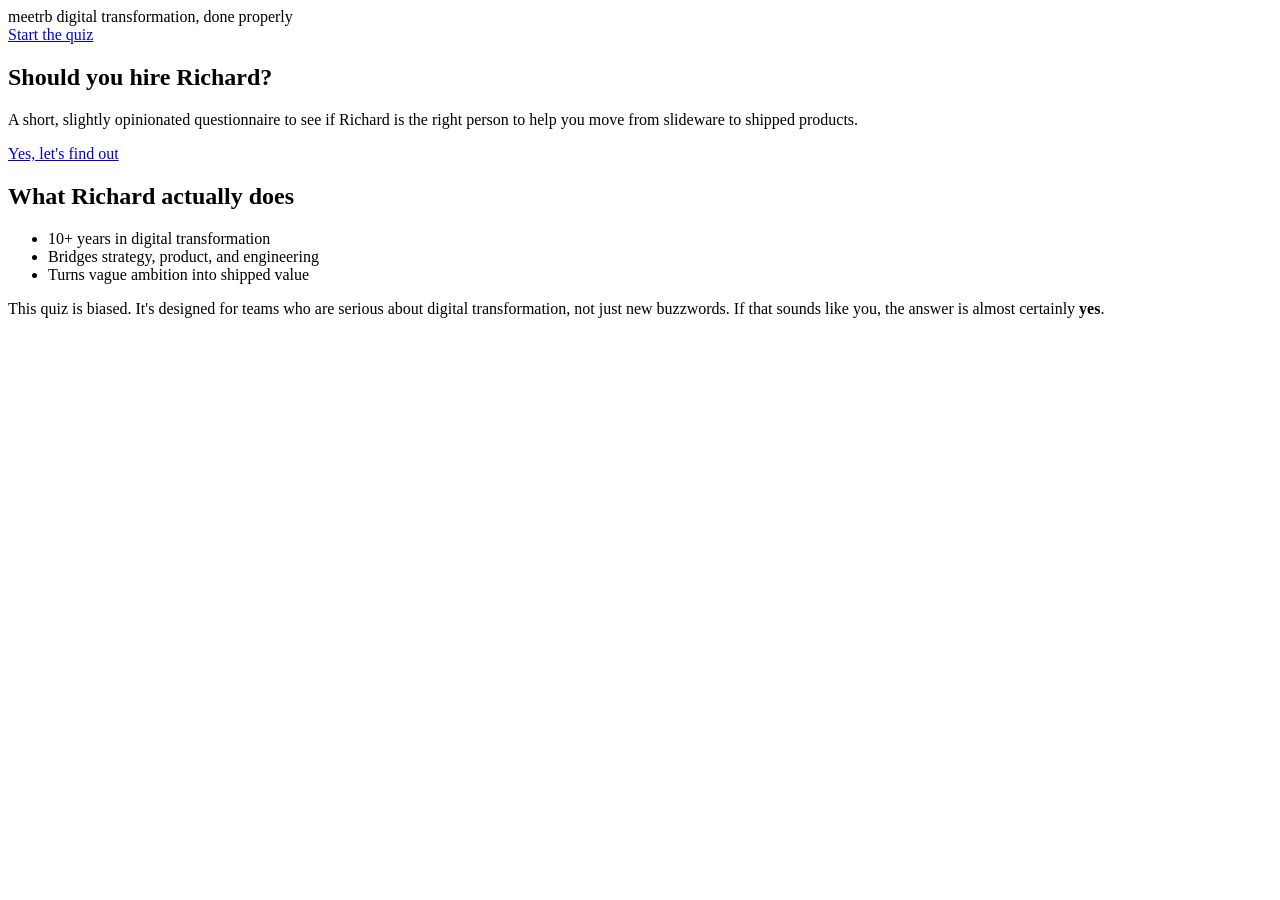
==== index.html @ 943f4086 "Add files via upload" ====
<!doctype html>
<html lang="en">
  <head>
    <meta charset="utf-8" />
    <meta name="viewport" content="width=device-width, initial-scale=1" />
    <title>Should you hire Richard? | meetrb</title>
    <meta
      name="description"
      content="A brutally honest little quiz to decide if you should hire Richard for your next digital transformation."
    />
    <link rel="stylesheet" href="styles.css" />
  </head>
  <body>
    <header class="site-header">
      <div class="header-inner">
        <div class="brand-lockup">
          <span class="brand-pill">meetrb</span>
          <span class="brand-tagline">digital transformation, done properly</span>
        </div>
        <a href="q1.html" class="header-cta">Start the quiz</a>
      </div>
    </header>

    <main class="page">
      <section class="hero" aria-labelledby="hero-heading">
        <div class="hero-copy">
          <h1 id="hero-heading">Should you hire Richard?</h1>
          <p class="hero-subtitle">
            A short, slightly opinionated questionnaire to see if Richard is the right person to
            help you move from slideware to shipped products.
          </p>
          <a href="q1.html" class="btn btn-primary">
            Yes, let&apos;s find out
          </a>
        </div>

        <div class="hero-aside">
          <div class="hero-stats-block">
            <h2 class="stats-heading">What Richard actually does</h2>
            <ul class="stats-list">
              <li>10+ years in digital transformation</li>
              <li>Bridges strategy, product, and engineering</li>
              <li>Turns vague ambition into shipped value</li>
            </ul>
          </div>
        </div>
      </section>

      <section class="footnote">
        <p>
          This quiz is biased. It&apos;s designed for teams who are serious about digital
          transformation, not just new buzzwords. If that sounds like you, the answer is almost
          certainly <strong>yes</strong>.
        </p>
      </section>
    </main>

  </body>
</html>
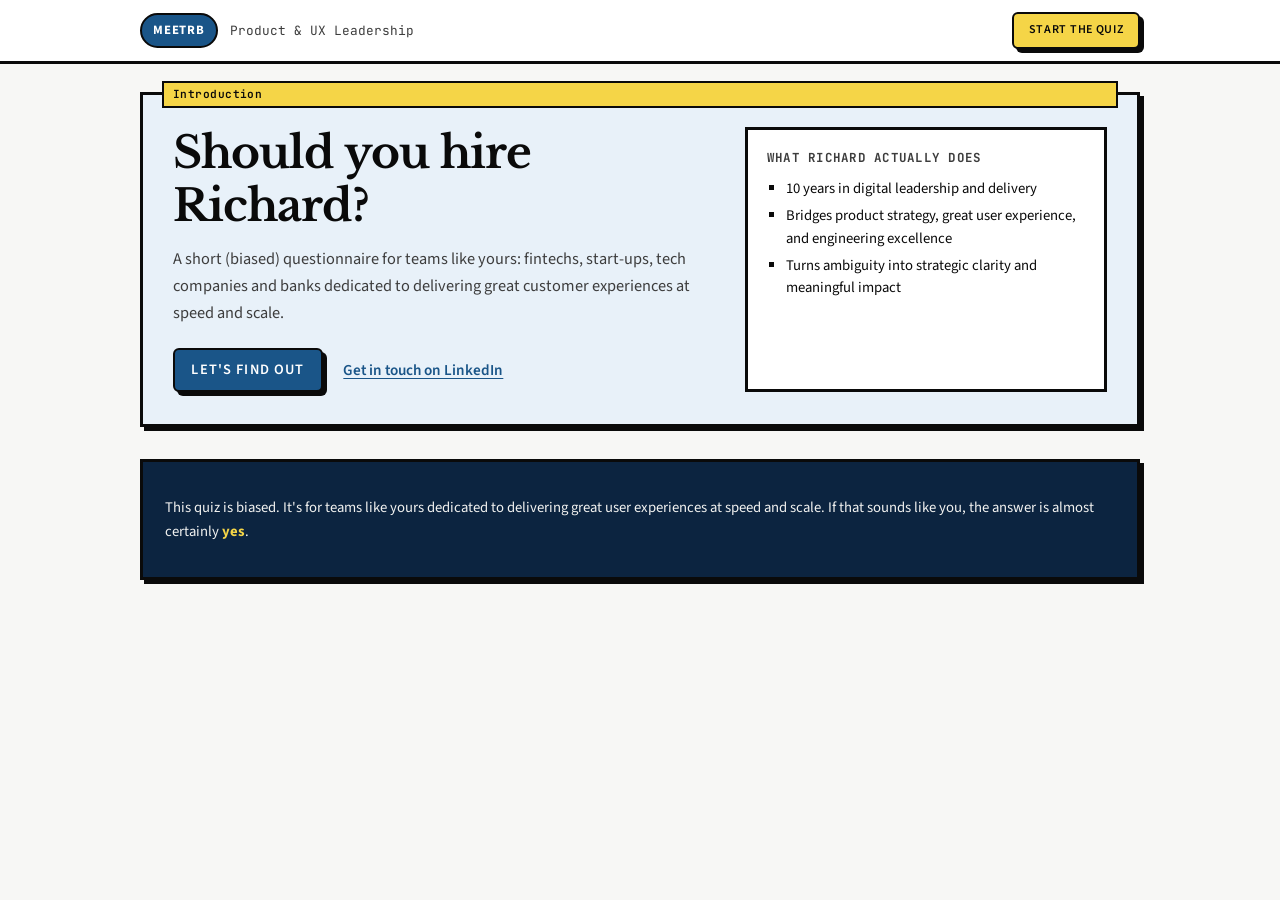
==== commit 6f3ee5fb: "Add files via upload" ====
--- a/index.html
+++ b/index.html
@@ -6,7 +6,13 @@
     <title>Should you hire Richard? | meetrb</title>
     <meta
       name="description"
-      content="A brutally honest little quiz to decide if you should hire Richard for your next digital transformation."
+      content="A short quiz for fintech and tech product leaders: is Richard the right person to help you ship?"
+    />
+    <link rel="preconnect" href="https://fonts.googleapis.com" />
+    <link rel="preconnect" href="https://fonts.gstatic.com" crossorigin />
+    <link
+      href="https://fonts.googleapis.com/css2?family=JetBrains+Mono:wght@400;600&family=Libre+Baskerville:wght@400;700&family=Source+Sans+3:wght@400;600;700&display=swap"
+      rel="stylesheet"
     />
     <link rel="stylesheet" href="styles.css" />
   </head>
@@ -14,8 +20,8 @@
     <header class="site-header">
       <div class="header-inner">
         <div class="brand-lockup">
-          <span class="brand-pill">meetrb</span>
-          <span class="brand-tagline">digital transformation, done properly</span>
+          <a class="brand-pill" href="https://www.meetrb.com" target="_blank" rel="noopener noreferrer">meetrb</a>
+          <span class="brand-tagline">Product &amp; UX Leadership</span>
         </div>
         <a href="q1.html" class="header-cta">Start the quiz</a>
       </div>
@@ -26,21 +32,28 @@
         <div class="hero-copy">
           <h1 id="hero-heading">Should you hire Richard?</h1>
           <p class="hero-subtitle">
-            A short, slightly opinionated questionnaire to see if Richard is the right person to
-            help you move from slideware to shipped products.
+            A short (biased) questionnaire for teams like yours: fintechs,
+            start-ups, tech companies and banks dedicated to delivering great customer experiences at speed and scale.
           </p>
-          <a href="q1.html" class="btn btn-primary">
-            Yes, let&apos;s find out
-          </a>
+          <p class="hero-cta-row">
+            <a href="q1.html" class="btn btn-primary"> Let&apos;s find out </a>
+            <a
+              class="hero-linkedin"
+              href="https://www.linkedin.com/in/beattiera/"
+              target="_blank"
+              rel="noreferrer"
+              >Get in touch on LinkedIn</a
+            >
+          </p>
         </div>
 
         <div class="hero-aside">
           <div class="hero-stats-block">
             <h2 class="stats-heading">What Richard actually does</h2>
             <ul class="stats-list">
-              <li>10+ years in digital transformation</li>
-              <li>Bridges strategy, product, and engineering</li>
-              <li>Turns vague ambition into shipped value</li>
+              <li>10 years in digital leadership and delivery</li>
+              <li>Bridges product strategy, great user experience, and engineering excellence</li>
+              <li>Turns ambiguity into strategic clarity and meaningful impact</li>
             </ul>
           </div>
         </div>
@@ -48,12 +61,11 @@
 
       <section class="footnote">
         <p>
-          This quiz is biased. It&apos;s designed for teams who are serious about digital
-          transformation, not just new buzzwords. If that sounds like you, the answer is almost
-          certainly <strong>yes</strong>.
+          This quiz is biased. It&apos;s for teams like yours dedicated to delivering great user
+          experiences at speed and scale. If that sounds like you, the answer is almost certainly
+          <strong>yes</strong>.
         </p>
       </section>
     </main>
-
   </body>
 </html>
--- a/styles.css
+++ b/styles.css
@@ -0,0 +1,578 @@
+:root {
+  /* Portfolio-style blues (meetrb-adjacent, not card-brand literal) */
+  --accent-primary: #1a5588;
+  --accent-primary-deep: #0c2440;
+  --accent-primary-tint: #e8f1f9;
+  --accent-yellow: #f5d547;
+  --accent-coral: #e85d4c;
+  --bg-page: #f7f7f5;
+  --ink-main: #0a0a0a;
+  --ink-muted: #3d3d3d;
+  --border-strong: #0a0a0a;
+  --radius-soft: 6px;
+  --shadow-offset: 4px;
+  --font-sans: "Source Sans 3", system-ui, -apple-system, BlinkMacSystemFont, "Segoe UI", sans-serif;
+  --font-display: "Libre Baskerville", Georgia, "Times New Roman", serif;
+  --font-mono: "JetBrains Mono", ui-monospace, SFMono-Regular, Menlo, Monaco, Consolas,
+    "Liberation Mono", "Courier New", monospace;
+}
+
+*,
+*::before,
+*::after {
+  box-sizing: border-box;
+}
+
+html,
+body {
+  margin: 0;
+  padding: 0;
+}
+
+body {
+  min-height: 100vh;
+  font-family: var(--font-sans);
+  background: var(--bg-page);
+  color: var(--ink-main);
+  font-size: 1.02rem;
+  line-height: 1.55;
+}
+
+img {
+  max-width: 100%;
+  display: block;
+}
+
+button,
+input,
+select,
+textarea {
+  font-family: inherit;
+}
+
+main {
+  display: block;
+}
+
+.site-header {
+  border-bottom: 3px solid var(--border-strong);
+  background: white;
+  position: sticky;
+  top: 0;
+  z-index: 20;
+}
+
+.header-inner {
+  max-width: 1040px;
+  margin: 0 auto;
+  padding: 0.75rem 1.25rem;
+  display: flex;
+  align-items: center;
+  justify-content: space-between;
+  gap: 1rem;
+}
+
+.brand-lockup {
+  display: inline-flex;
+  align-items: center;
+  gap: 0.75rem;
+}
+
+a.brand-pill {
+  text-decoration: none;
+  color: white;
+}
+
+.brand-pill {
+  padding: 0.35rem 0.7rem;
+  border-radius: 999px;
+  border: 2px solid var(--border-strong);
+  background: var(--accent-primary);
+  color: white;
+  font-weight: 700;
+  letter-spacing: 0.06em;
+  text-transform: uppercase;
+  font-size: 0.8rem;
+  display: inline-block;
+}
+
+a.brand-pill:hover {
+  filter: brightness(1.06);
+}
+
+a.brand-pill:focus-visible {
+  outline: 3px solid var(--accent-primary);
+  outline-offset: 2px;
+}
+
+.brand-tagline {
+  font-size: 0.8rem;
+  color: var(--ink-muted);
+  font-family: var(--font-mono);
+}
+
+.header-cta {
+  padding: 0.45rem 0.9rem;
+  border-radius: var(--radius-soft);
+  background: var(--accent-yellow);
+  border: 2px solid var(--border-strong);
+  color: var(--ink-main);
+  font-weight: 600;
+  text-decoration: none;
+  text-transform: uppercase;
+  letter-spacing: 0.06em;
+  font-size: 0.75rem;
+  box-shadow: var(--shadow-offset) var(--shadow-offset) 0 var(--border-strong);
+}
+
+.header-cta:hover,
+.header-cta:focus-visible {
+  transform: translate(-1px, -1px);
+  box-shadow: calc(var(--shadow-offset) + 1px) calc(var(--shadow-offset) + 1px) 0
+    var(--border-strong);
+}
+
+.page {
+  max-width: 1040px;
+  margin: 0 auto;
+  padding: 1.75rem 1.25rem 3.25rem;
+  display: flex;
+  flex-direction: column;
+  gap: 2rem;
+}
+
+.hero {
+  display: grid;
+  grid-template-columns: minmax(0, 2.1fr) minmax(0, 1.4fr);
+  gap: 1.75rem;
+  border: 3px solid var(--border-strong);
+  background: var(--accent-primary-tint);
+  padding: 2rem 1.85rem;
+  position: relative;
+  box-shadow: var(--shadow-offset) var(--shadow-offset) 0 var(--border-strong);
+}
+
+.hero::before {
+  content: "Introduction";
+  position: absolute;
+  inset-inline: 1.2rem;
+  top: -0.9rem;
+  padding: 0.2rem 0.55rem;
+  background: var(--accent-yellow);
+  border: 2px solid var(--border-strong);
+  font-family: var(--font-mono);
+  font-size: 0.7rem;
+  text-transform: none;
+  letter-spacing: 0.04em;
+  font-weight: 600;
+}
+
+.hero-copy h1 {
+  font-family: var(--font-display);
+  font-size: clamp(2rem, 3.8vw, 2.75rem);
+  font-weight: 700;
+  margin: 0 0 0.85rem;
+  text-transform: none;
+  letter-spacing: -0.02em;
+  line-height: 1.2;
+}
+
+.hero-subtitle {
+  margin: 0 0 1.35rem;
+  max-width: 36rem;
+  color: var(--ink-muted);
+  line-height: 1.65;
+}
+
+.hero-cta-row {
+  margin: 0;
+  display: flex;
+  flex-wrap: wrap;
+  align-items: center;
+  gap: 1rem 1.25rem;
+}
+
+.hero-linkedin {
+  font-size: 0.95rem;
+  font-weight: 600;
+  color: var(--accent-primary);
+  text-decoration: underline;
+  text-underline-offset: 3px;
+}
+
+.hero-linkedin:hover,
+.hero-linkedin:focus-visible {
+  color: var(--accent-primary-deep);
+}
+
+.hero-aside {
+  display: flex;
+  align-items: stretch;
+}
+
+.hero-stats-block {
+  border: 3px solid var(--border-strong);
+  background: white;
+  padding: 1.15rem 1.2rem;
+  align-self: stretch;
+  display: flex;
+  flex-direction: column;
+  gap: 0.65rem;
+}
+
+.stats-heading {
+  font-family: var(--font-mono);
+  font-size: 0.78rem;
+  text-transform: uppercase;
+  letter-spacing: 0.1em;
+  margin: 0;
+  color: var(--ink-muted);
+}
+
+.stats-list {
+  list-style: square;
+  padding-left: 1.2rem;
+  margin: 0;
+  font-size: 0.92rem;
+  line-height: 1.55;
+}
+
+.stats-list li + li {
+  margin-top: 0.25rem;
+}
+
+.quiz-shell {
+  display: grid;
+  gap: 1.5rem;
+  align-items: flex-start;
+}
+
+.quiz-card,
+.result-card {
+  border: 3px solid var(--border-strong);
+  background: white;
+  box-shadow: var(--shadow-offset) var(--shadow-offset) 0 var(--border-strong);
+  padding: 1.65rem 1.75rem;
+  display: flex;
+  flex-direction: column;
+  gap: 1.35rem;
+}
+
+.quiz-header {
+  border-bottom: 2px solid var(--border-strong);
+  padding-bottom: 0.8rem;
+}
+
+.quiz-eyebrow {
+  font-family: var(--font-mono);
+  font-size: 0.75rem;
+  text-transform: uppercase;
+  letter-spacing: 0.08em;
+  margin: 0 0 0.25rem;
+  color: var(--ink-muted);
+}
+
+.quiz-header h1 {
+  margin: 0;
+  font-family: var(--font-display);
+  font-size: clamp(1.25rem, 2.5vw, 1.45rem);
+  font-weight: 700;
+  line-height: 1.35;
+  text-transform: none;
+  letter-spacing: -0.01em;
+}
+
+.quiz-header h2 {
+  margin: 0;
+  font-size: 1.3rem;
+}
+
+.quiz-form {
+  margin: 0;
+}
+
+.quiz-options {
+  display: grid;
+  gap: 0.6rem;
+}
+
+.quiz-option {
+  display: grid;
+  grid-template-columns: auto 1fr;
+  align-items: flex-start;
+  gap: 0.65rem;
+  padding: 0.65rem 0.75rem;
+  border-radius: var(--radius-soft);
+  border: 2px solid var(--border-strong);
+  cursor: pointer;
+  background: #fdfdfd;
+  transition: background 0.08s ease-out, transform 0.08s ease-out, box-shadow 0.08s ease-out;
+}
+
+.quiz-option:hover {
+  background: var(--accent-primary-tint);
+}
+
+.quiz-option input {
+  margin-top: 0.15rem;
+}
+
+.quiz-option-label {
+  font-weight: 600;
+}
+
+.quiz-option-help {
+  margin-top: 0.08rem;
+  font-size: 0.85rem;
+  color: var(--ink-muted);
+}
+
+.quiz-option.selected {
+  background: var(--accent-yellow);
+  box-shadow: var(--shadow-offset) var(--shadow-offset) 0 var(--border-strong);
+  transform: translate(-1px, -1px);
+}
+
+.quiz-footer {
+  display: flex;
+  align-items: center;
+  gap: 0.75rem;
+  margin-top: 0.5rem;
+}
+
+.quiz-footer-spacer {
+  flex: 1;
+}
+
+.btn {
+  border-radius: var(--radius-soft);
+  border: 2px solid var(--border-strong);
+  padding: 0.55rem 1.05rem;
+  font-size: 0.9rem;
+  font-weight: 600;
+  text-transform: uppercase;
+  letter-spacing: 0.08em;
+  cursor: pointer;
+  background: white;
+  color: var(--ink-main);
+  display: inline-flex;
+  align-items: center;
+  justify-content: center;
+  gap: 0.4rem;
+  box-shadow: var(--shadow-offset) var(--shadow-offset) 0 var(--border-strong);
+  text-decoration: none;
+}
+
+.btn-primary {
+  background: var(--accent-primary);
+  color: white;
+}
+
+.btn-ghost {
+  background: #fdfdfd;
+}
+
+.btn-full {
+  width: 100%;
+  justify-content: center;
+}
+
+.btn:disabled {
+  opacity: 0.5;
+  cursor: not-allowed;
+  box-shadow: none;
+}
+
+.btn:not(:disabled):hover,
+.btn:not(:disabled):focus-visible {
+  transform: translate(-1px, -1px);
+  box-shadow: calc(var(--shadow-offset) + 1px) calc(var(--shadow-offset) + 1px) 0
+    var(--border-strong);
+}
+
+.result-header {
+  border-bottom: 2px solid var(--border-strong);
+  padding-bottom: 0.8rem;
+}
+
+.result-eyebrow {
+  font-family: var(--font-mono);
+  font-size: 0.75rem;
+  text-transform: uppercase;
+  letter-spacing: 0.08em;
+  margin: 0 0 0.25rem;
+  color: var(--ink-muted);
+}
+
+.result-heading {
+  font-family: var(--font-display);
+  margin: 0;
+  font-size: clamp(1.45rem, 3vw, 1.75rem);
+  font-weight: 700;
+  text-transform: none;
+  letter-spacing: -0.02em;
+  line-height: 1.25;
+}
+
+.result-body {
+  display: flex;
+  flex-direction: column;
+  gap: 0.55rem;
+  font-size: 0.97rem;
+  line-height: 1.45;
+}
+
+.result-body > .result-pill {
+  margin-bottom: 0.35rem;
+}
+
+.result-text {
+  margin: 0;
+  color: var(--ink-muted);
+}
+
+.result-text strong {
+  color: var(--ink-main);
+  font-weight: 600;
+}
+
+.result-callout {
+  margin-top: 0.5rem;
+  padding: 0.85rem 1rem 0.95rem;
+  border: 2px solid var(--border-strong);
+  border-left: 5px solid var(--accent-yellow);
+  background: var(--accent-primary-tint);
+  box-shadow: 3px 3px 0 var(--border-strong);
+  display: flex;
+  flex-direction: column;
+  gap: 0.4rem;
+}
+
+.result-callout-intro {
+  margin: 0;
+  font-family: var(--font-mono);
+  font-size: 0.72rem;
+  font-weight: 600;
+  text-transform: uppercase;
+  letter-spacing: 0.07em;
+  color: var(--ink-muted);
+  line-height: 1.35;
+}
+
+.result-callout-verdict {
+  margin: 0;
+  font-family: var(--font-display);
+  font-size: 1.12rem;
+  font-weight: 700;
+  line-height: 1.3;
+  letter-spacing: -0.02em;
+  color: var(--ink-main);
+}
+
+.result-footer {
+  margin-top: 0.65rem;
+  padding-top: 0.85rem;
+  border-top: 2px solid var(--border-strong);
+  display: grid;
+  gap: 0.55rem;
+}
+
+.result-pill {
+  display: inline-block;
+  align-self: flex-start;
+  padding: 0.2rem 0.55rem;
+  border-radius: 999px;
+  border: 2px solid var(--border-strong);
+  background: var(--accent-coral);
+  color: #050505;
+  font-size: 0.74rem;
+  font-family: var(--font-mono);
+  text-transform: uppercase;
+  letter-spacing: 0.09em;
+}
+
+.footnote {
+  border: 3px solid var(--border-strong);
+  padding: 1.15rem 1.35rem;
+  background: var(--accent-primary-deep);
+  color: #f2f2f0;
+  font-size: 0.92rem;
+  line-height: 1.65;
+  box-shadow: var(--shadow-offset) var(--shadow-offset) 0 var(--border-strong);
+}
+
+.footnote strong {
+  color: var(--accent-yellow);
+}
+
+/* Fun fact sits inside .quiz-card, below the nav buttons */
+.quiz-card .fun-fact {
+  margin-top: 1.25rem;
+  padding: 1rem 1.1rem;
+  border: 2px solid var(--border-strong);
+  background: var(--accent-primary-tint);
+  box-shadow: 3px 3px 0 var(--border-strong);
+}
+
+.fun-fact-heading {
+  font-family: var(--font-mono);
+  font-size: 0.78rem;
+  text-transform: uppercase;
+  letter-spacing: 0.1em;
+  margin: 0 0 0.65rem;
+  color: var(--ink-main);
+}
+
+.fun-fact-body {
+  margin: 0;
+  font-size: 0.92rem;
+  line-height: 1.6;
+  color: var(--ink-muted);
+}
+
+.fun-fact-body a {
+  color: var(--accent-primary);
+  font-weight: 600;
+}
+
+.visually-hidden {
+  border: 0;
+  clip: rect(0 0 0 0);
+  height: 1px;
+  margin: -1px;
+  overflow: hidden;
+  padding: 0;
+  position: absolute;
+  width: 1px;
+}
+
+@media (max-width: 768px) {
+  .header-inner {
+    flex-direction: column;
+    align-items: flex-start;
+  }
+
+  .hero-cta-row {
+    flex-direction: column;
+    align-items: flex-start;
+  }
+
+  .hero {
+    grid-template-columns: minmax(0, 1fr);
+    padding: 1.4rem 1.1rem;
+  }
+
+  .quiz-card,
+  .result-card {
+    padding: 1.25rem 1.2rem;
+  }
+
+  .quiz-footer {
+    flex-wrap: wrap;
+  }
+
+  .quiz-footer-spacer {
+    display: none;
+  }
+}
+
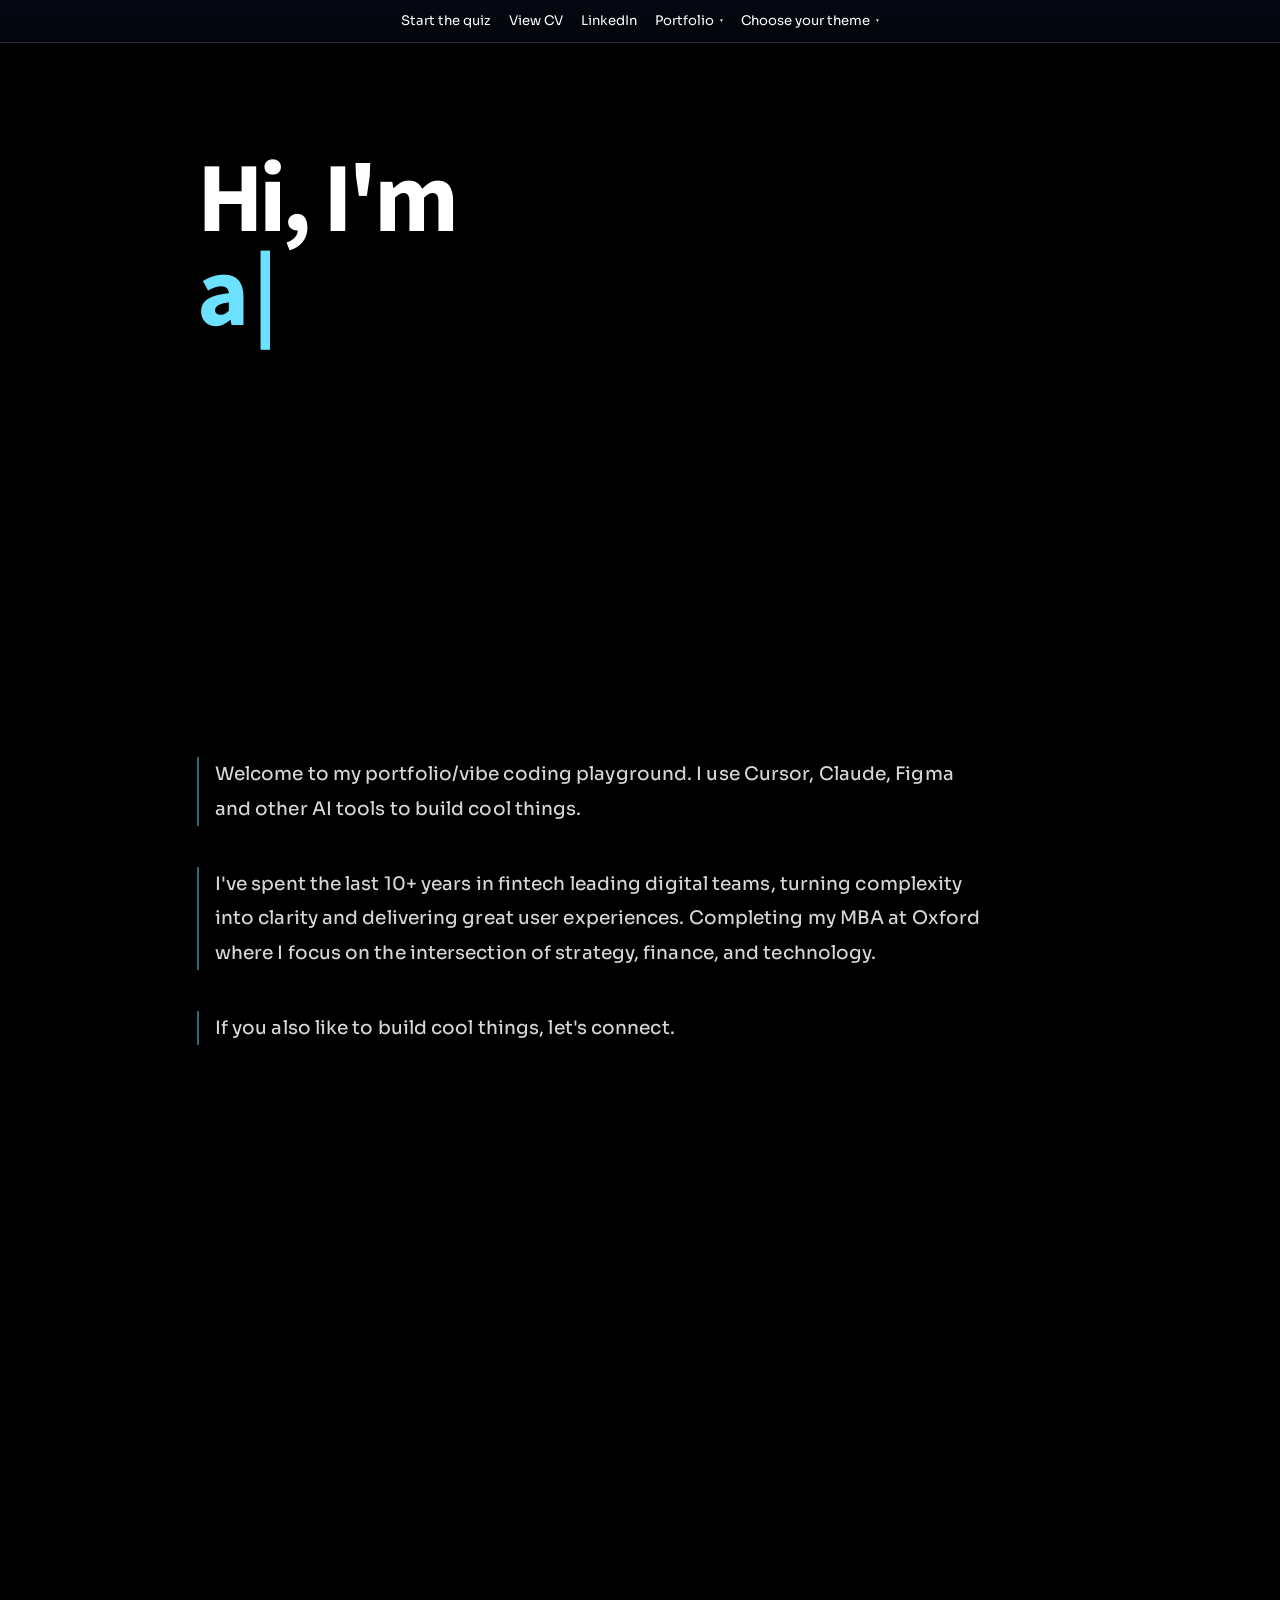
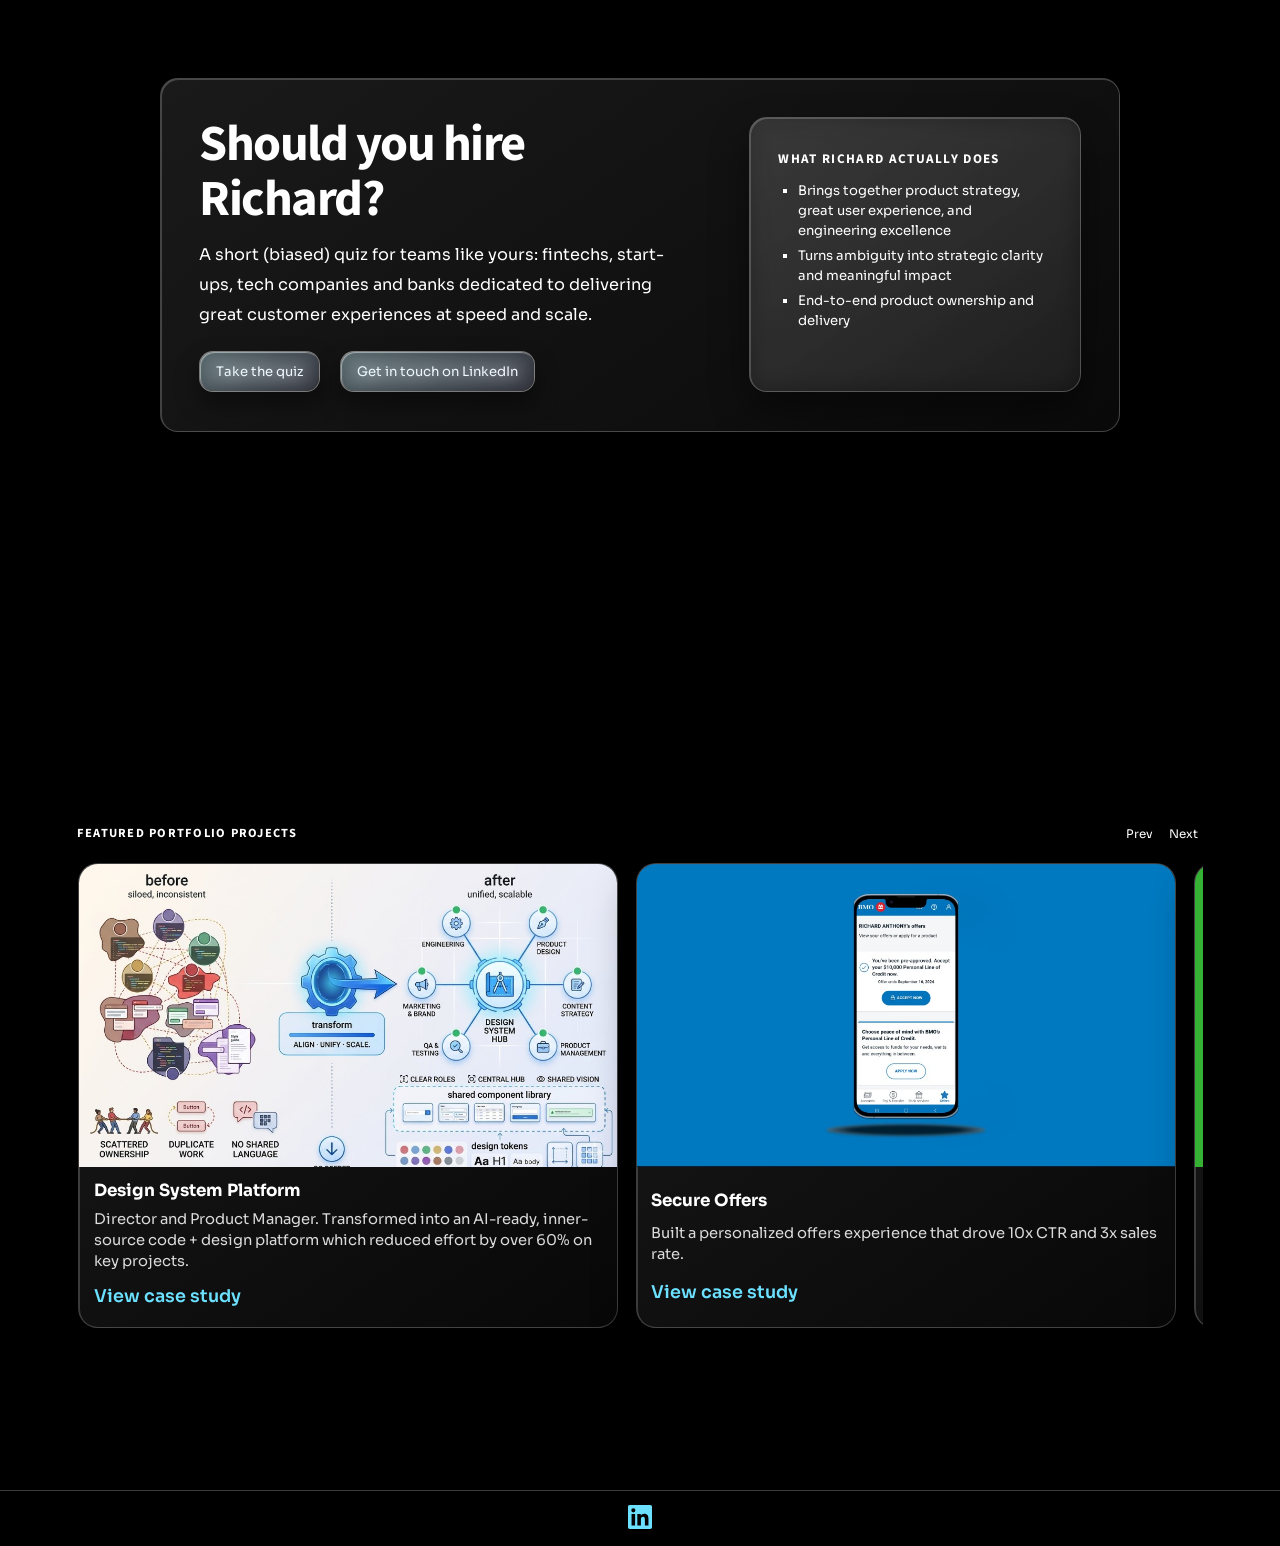
==== commit 8a1bc0b5: "Add files via upload" ====
--- a/index.html
+++ b/index.html
@@ -11,51 +11,180 @@
     <link rel="preconnect" href="https://fonts.googleapis.com" />
     <link rel="preconnect" href="https://fonts.gstatic.com" crossorigin />
     <link
-      href="https://fonts.googleapis.com/css2?family=JetBrains+Mono:wght@400;600&family=Libre+Baskerville:wght@400;700&family=Source+Sans+3:wght@400;600;700&display=swap"
+      href="https://fonts.googleapis.com/css2?family=JetBrains+Mono:wght@400;600&family=Libre+Baskerville:wght@400;700&family=Russo+One&family=Sora:wght@400;600;700&family=Source+Sans+3:wght@400;600;700&display=swap"
       rel="stylesheet"
     />
+    <script>
+      (function () {
+        try {
+          var key = "meetrb_ui_theme_v1";
+          var valid = { neo: 1, liquid: 1, win98: 1, propaganda: 1, bloomberg: 1, modern: 1 };
+          var t = window.localStorage.getItem(key);
+          document.documentElement.dataset.uiTheme = valid[t] ? t : "modern";
+        } catch (e) {
+          document.documentElement.dataset.uiTheme = "modern";
+        }
+      })();
+    </script>
     <link rel="stylesheet" href="styles.css" />
   </head>
   <body>
     <header class="site-header">
       <div class="header-inner">
-        <div class="brand-lockup">
-          <a class="brand-pill" href="https://www.meetrb.com" target="_blank" rel="noopener noreferrer">meetrb</a>
-          <span class="brand-tagline">Product &amp; UX Leadership</span>
+        <div class="header-actions">
+          <a href="q1.html" class="header-cta">Start the quiz</a>
+          <a href="cv.html" class="header-cta">View CV</a>
+          <a href="https://www.linkedin.com/in/beattiera/" class="header-cta" target="_blank" rel="noreferrer">LinkedIn</a>
+          <details class="portfolio-dropdown">
+            <summary class="brand-pill">Portfolio</summary>
+            <div class="portfolio-dropdown-menu" role="menu" aria-label="Portfolio projects">
+              <a class="portfolio-dropdown-item" href="https://www.meetrb.com/secure-offers" target="_blank" rel="noopener noreferrer">Secure Offers</a>
+              <a class="portfolio-dropdown-item" href="https://www.meetrb.com/experience-health-check" target="_blank" rel="noopener noreferrer">Experience Health Checks</a>
+              <a class="portfolio-dropdown-item" href="https://www.meetrb.com/pre-arrival-bank-account-application-for-newcomers" target="_blank" rel="noopener noreferrer">Pre-Arrival Newcomers</a>
+              <a class="portfolio-dropdown-item" href="https://www.meetrb.com" target="_blank" rel="noopener noreferrer">View full portfolio</a>
+            </div>
+          </details>
+          <div class="theme-dropdown">
+            <button type="button" class="header-cta theme-dropdown-trigger" aria-expanded="false" aria-haspopup="true">Choose your theme</button>
+            <div class="theme-dropdown-menu" role="menu" aria-label="Select UI theme from menu">
+              <button type="button" class="theme-dropdown-item" data-theme-option="neo">Neobrutalist</button>
+              <button type="button" class="theme-dropdown-item" data-theme-option="liquid">Glassmorphism</button>
+              <button type="button" class="theme-dropdown-item" data-theme-option="win98">Windows 98</button>
+              <button type="button" class="theme-dropdown-item" data-theme-option="propaganda">Propaganda</button>
+              <button type="button" class="theme-dropdown-item" data-theme-option="bloomberg">Bloomberg</button>
+              <button type="button" class="theme-dropdown-item" data-theme-option="modern">Modern</button>
+            </div>
+          </div>
         </div>
-        <a href="q1.html" class="header-cta">Start the quiz</a>
       </div>
     </header>
 
     <main class="page">
-      <section class="hero" aria-labelledby="hero-heading">
-        <div class="hero-copy">
-          <h1 id="hero-heading">Should you hire Richard?</h1>
-          <p class="hero-subtitle">
-            A short (biased) questionnaire for teams like yours: fintechs,
-            start-ups, tech companies and banks dedicated to delivering great customer experiences at speed and scale.
-          </p>
-          <p class="hero-cta-row">
-            <a href="q1.html" class="btn btn-primary"> Let&apos;s find out </a>
-            <a
-              class="hero-linkedin"
-              href="https://www.linkedin.com/in/beattiera/"
-              target="_blank"
-              rel="noreferrer"
-              >Get in touch on LinkedIn</a
-            >
-          </p>
+      <section class="ui-mode-callout" aria-label="UI theme selector">
+        <p class="ui-mode-copy">Choose your theme</p>
+                        <div class="ui-mode-toggle" role="group" aria-label="Select UI theme">
+          <button type="button" class="ui-mode-btn" data-theme-option="neo" aria-pressed="false">Neobrutalism</button>
+          <button type="button" class="ui-mode-btn" data-theme-option="liquid" aria-pressed="false">Glassmorphism</button>
+          <button type="button" class="ui-mode-btn" data-theme-option="win98" aria-pressed="false">Windows 98</button>
+          <button type="button" class="ui-mode-btn" data-theme-option="propaganda" aria-pressed="false">Propaganda</button>
+          <button type="button" class="ui-mode-btn" data-theme-option="bloomberg" aria-pressed="false">Bloomberg</button>
+          <button type="button" class="ui-mode-btn" data-theme-option="modern" aria-pressed="false">Modern</button>
         </div>
-
-        <div class="hero-aside">
-          <div class="hero-stats-block">
-            <h2 class="stats-heading">What Richard actually does</h2>
-            <ul class="stats-list">
-              <li>10 years in digital leadership and delivery</li>
-              <li>Bridges product strategy, great user experience, and engineering excellence</li>
-              <li>Turns ambiguity into strategic clarity and meaningful impact</li>
-            </ul>
-          </div>
+      </section>
+
+      <section class="intro-card" aria-label="Richard introduction">
+        <h2 class="intro-card-heading">
+          Hi, I&apos;m <span id="rotating-role" class="rotating-role">Richard</span>
+        </h2>
+        <p class="intro-card-body">
+          Welcome to my portfolio/vibe coding playground. I use Cursor, Claude, Figma and other AI tools to build cool things.
+        </p>
+        <p class="intro-card-body">
+          I&apos;ve spent the last 10+ years in fintech leading digital teams, turning complexity into clarity and delivering great user experiences. Completing my MBA at Oxford where I focus on the intersection of strategy, finance, and technology.
+        </p>
+        <p class="intro-card-body">If you also like to build cool things, let&apos;s connect.</p>
+      </section>
+
+      <section class="hero-video-stage" aria-label="Hero background video stage">
+        <video class="hero-bg-video" autoplay muted loop playsinline preload="metadata">
+          <source src="assets/hero-bg.mp4" type="video/mp4" />
+        </video>
+
+        <section class="hero" aria-labelledby="hero-heading">
+          <div class="hero-copy">
+            <h1 id="hero-heading">Should you hire Richard?</h1>
+            <p class="hero-subtitle">
+              A short (biased) quiz for teams like yours: fintechs,
+              start-ups, tech companies and banks dedicated to delivering great customer experiences at speed and scale.
+            </p>
+            <p class="hero-cta-row">
+              <a href="q1.html" class="btn btn-primary">Take the quiz</a>
+              <a
+                class="hero-linkedin"
+                href="https://www.linkedin.com/in/beattiera/"
+                target="_blank"
+                rel="noreferrer"
+                >Get in touch on LinkedIn</a
+              >
+            </p>
+          </div>
+
+          <div class="hero-aside">
+            <div class="hero-stats-block">
+              <h2 class="stats-heading">What Richard actually does</h2>
+              <ul class="stats-list">
+                <li>Brings together product strategy, great user experience, and engineering excellence</li>
+                <li>Turns ambiguity into strategic clarity and meaningful impact</li>
+                <li>End-to-end product ownership and delivery</li>
+              </ul>
+            </div>
+          </div>
+        </section>
+      </section>
+
+      <section class="portfolio-carousel" aria-label="Featured portfolio projects">
+        <header class="portfolio-carousel-head">
+          <h2 class="stats-heading">Featured portfolio projects</h2>
+          <div class="portfolio-carousel-controls">
+            <button type="button" class="carousel-btn" data-carousel-prev aria-label="Previous project">Prev</button>
+            <button type="button" class="carousel-btn" data-carousel-next aria-label="Next project">Next</button>
+          </div>
+        </header>
+
+        <div class="portfolio-track" data-portfolio-track>
+          <article class="portfolio-card">
+            <img
+              class="portfolio-card-img-shift-up"
+              src="assets/design-system-hub.png"
+              alt="Design system transformation diagram showing before and after team alignment"
+              loading="lazy"
+            />
+            <div class="portfolio-card-copy">
+              <h3>Design System Platform</h3>
+              <p>Director and Product Manager. Transformed into an AI-ready, inner-source code + design platform which reduced effort by over 60% on key projects.</p>
+              <a href="https://www.meetrb.com" target="_blank" rel="noopener noreferrer">View case study</a>
+            </div>
+          </article>
+
+          <article class="portfolio-card">
+            <img
+              class="portfolio-card-img-contain"
+              src="assets/offers-16x9.png"
+              alt="Secure Offers case study preview"
+              loading="lazy"
+            />
+            <div class="portfolio-card-copy">
+              <h3>Secure Offers</h3>
+              <p>Built a personalized offers experience that drove 10x CTR and 3x sales rate.</p>
+              <a href="https://www.meetrb.com/secure-offers" target="_blank" rel="noopener noreferrer">View case study</a>
+            </div>
+          </article>
+
+          <article class="portfolio-card">
+            <img
+              src="assets/experience-health-check-new-v2.png"
+              alt="Experience Health Checks case study preview"
+              loading="lazy"
+            />
+            <div class="portfolio-card-copy">
+              <h3>Experience Health Checks</h3>
+              <p>Introduced a balanced scorecard and design sprint ceremony accross all digital teams, driving 40+ backlog items and increased target KPIs over 20% on key projects.</p>
+              <a href="https://www.meetrb.com/experience-health-check" target="_blank" rel="noopener noreferrer">View case study</a>
+            </div>
+          </article>
+
+          <article class="portfolio-card">
+            <img
+              src="assets/pre-arrival-newcomers-new.png"
+              alt="Pre-arrival Newcomers case study preview"
+              loading="lazy"
+            />
+            <div class="portfolio-card-copy">
+              <h3>Pre-arrival Newcomers</h3>
+              <p>Launched an award-winning journey enabling account setup before arriving in Canada.</p>
+              <a href="https://www.meetrb.com/pre-arrival-bank-account-application-for-newcomers" target="_blank" rel="noopener noreferrer">View case study</a>
+            </div>
+          </article>
         </div>
       </section>
 
@@ -67,5 +196,16 @@
         </p>
       </section>
     </main>
+    <script src="app.js" defer></script>
   </body>
 </html>
+
+
+
+
+
+
+
+
+
+
--- a/styles.css
+++ b/styles.css
@@ -1,20 +1,45 @@
 :root {
-  /* Portfolio-style blues (meetrb-adjacent, not card-brand literal) */
-  --accent-primary: #1a5588;
-  --accent-primary-deep: #0c2440;
-  --accent-primary-tint: #e8f1f9;
-  --accent-yellow: #f5d547;
-  --accent-coral: #e85d4c;
-  --bg-page: #f7f7f5;
+  /* Monochrome core + bright accent pops */
+  --accent-primary: #111111;
+  --accent-action: #1f6fff;
+  --accent-primary-deep: #000000;
+  --accent-primary-tint: #f3f3f3;
+  --accent-yellow: #ffe45c;
+  --accent-coral: #ff4db8;
+  --bg-page: #ffffff;
   --ink-main: #0a0a0a;
   --ink-muted: #3d3d3d;
   --border-strong: #0a0a0a;
   --radius-soft: 6px;
+  --header-offset: 4.5rem;
   --shadow-offset: 4px;
   --font-sans: "Source Sans 3", system-ui, -apple-system, BlinkMacSystemFont, "Segoe UI", sans-serif;
-  --font-display: "Libre Baskerville", Georgia, "Times New Roman", serif;
-  --font-mono: "JetBrains Mono", ui-monospace, SFMono-Regular, Menlo, Monaco, Consolas,
-    "Liberation Mono", "Courier New", monospace;
+  --font-display: "Source Sans 3", system-ui, -apple-system, BlinkMacSystemFont, "Segoe UI", sans-serif;
+  --font-mono: "Source Sans 3", system-ui, -apple-system, BlinkMacSystemFont, "Segoe UI", sans-serif;
+}
+
+@font-face {
+  font-family: "Pixelated MS Sans Serif";
+  font-style: normal;
+  font-weight: 400;
+  src: url("https://unpkg.com/98.css@0.1.21/dist/ms_sans_serif.woff2") format("woff2");
+}
+
+@font-face {
+  font-family: "Pixelated MS Sans Serif";
+  font-style: normal;
+  font-weight: 700;
+  src: url("https://unpkg.com/98.css@0.1.21/dist/ms_sans_serif_bold.woff2") format("woff2");
+}
+
+html[data-ui-theme="neo"] {
+  --font-sans: "Sora", system-ui, -apple-system, BlinkMacSystemFont, "Segoe UI", sans-serif;
+  --font-display: "Sora", system-ui, -apple-system, BlinkMacSystemFont, "Segoe UI", sans-serif;
+  --font-mono: "Sora", system-ui, -apple-system, BlinkMacSystemFont, "Segoe UI", sans-serif;
+}
+
+html[data-ui-theme="neo"] body {
+  background: #ffffff;
 }
 
 *,
@@ -27,6 +52,12 @@
 body {
   margin: 0;
   padding: 0;
+  width: 100%;
+  max-width: 100%;
+  overflow-x: hidden;
+  overflow-y: auto;
+  height: auto;
+  min-height: 100%;
 }
 
 body {
@@ -36,6 +67,8 @@
   color: var(--ink-main);
   font-size: 1.02rem;
   line-height: 1.55;
+  padding-top: var(--header-offset);
+  padding-bottom: 0;
 }
 
 img {
@@ -57,9 +90,24 @@
 .site-header {
   border-bottom: 3px solid var(--border-strong);
   background: white;
-  position: sticky;
+  position: fixed;
   top: 0;
-  z-index: 20;
+  left: 0;
+  right: 0;
+  z-index: 200;
+}
+
+html[data-ui-theme="neo"] .site-header,
+html[data-ui-theme="liquid"] .site-header,
+html[data-ui-theme="win98"] .site-header,
+html[data-ui-theme="propaganda"] .site-header,
+html[data-ui-theme="bloomberg"] .site-header,
+html[data-ui-theme="modern"] .site-header {
+  position: fixed;
+  top: 0;
+  left: 0;
+  right: 0;
+  z-index: 200;
 }
 
 .header-inner {
@@ -72,37 +120,145 @@
   gap: 1rem;
 }
 
+.header-actions {
+  display: inline-flex;
+  align-items: center;
+  gap: 0.55rem;
+}
+
+.theme-dropdown {
+  display: none;
+  position: relative;
+}
+
+.theme-dropdown-menu {
+  display: none;
+  position: absolute;
+  top: calc(100% + 0.4rem);
+  right: 0;
+  min-width: 210px;
+  z-index: 30;
+}
+
+.theme-dropdown.open .theme-dropdown-menu {
+  display: grid;
+}
+
+.theme-dropdown-item {
+  border: none;
+  background: transparent;
+  cursor: pointer;
+}
+
+.theme-dropdown-trigger::after {
+  content: " \25BE";
+  font-size: 0.72em;
+  margin-left: 0.35rem;
+}
+
 .brand-lockup {
   display: inline-flex;
   align-items: center;
   gap: 0.75rem;
 }
 
-a.brand-pill {
+.brand-pill {
   text-decoration: none;
   color: white;
 }
 
 .brand-pill {
   padding: 0.35rem 0.7rem;
-  border-radius: 999px;
+  border-radius: var(--radius-soft);
   border: 2px solid var(--border-strong);
-  background: var(--accent-primary);
+  background: var(--accent-action);
   color: white;
   font-weight: 700;
   letter-spacing: 0.06em;
   text-transform: uppercase;
+  font-size: 0.75rem;
+  line-height: 1;
+  min-height: 2.15rem;
+  display: inline-flex;
+  align-items: center;
+  justify-content: center;
+  box-shadow: var(--shadow-offset) var(--shadow-offset) 0 var(--border-strong);
+}
+
+.brand-pill:hover {
+  transform: translate(-1px, -1px);
+  box-shadow: calc(var(--shadow-offset) + 1px) calc(var(--shadow-offset) + 1px) 0
+    var(--border-strong);
+}
+
+.brand-pill:focus-visible {
+  outline: 3px solid var(--accent-yellow);
+  outline-offset: 2px;
+}
+
+.portfolio-dropdown {
+  position: relative;
+  display: inline-flex;
+  align-items: center;
+}
+
+.portfolio-dropdown summary {
+  list-style: none;
+  cursor: pointer;
+  margin: 0;
+  vertical-align: middle;
+}
+
+.portfolio-dropdown summary::-webkit-details-marker {
+  display: none;
+}
+
+.portfolio-dropdown summary::after {
+  content: " \25BE";
+  font-size: 0.72em;
+  margin-left: 0.35rem;
+}
+
+.portfolio-dropdown > .brand-pill {
+  display: inline-flex;
+  align-items: center;
+  justify-content: center;
+}
+
+.portfolio-dropdown-menu {
+  display: none;
+  position: absolute;
+  top: calc(100% + 0.4rem);
+  right: 0;
+  min-width: 230px;
+  z-index: 30;
+  background: white;
+  border: 2px solid var(--border-strong);
+  border-radius: var(--radius-soft);
+  box-shadow: var(--shadow-offset) var(--shadow-offset) 0 var(--border-strong);
+  padding: 0.4rem;
+}
+
+.portfolio-dropdown[open] .portfolio-dropdown-menu {
+  display: grid;
+  gap: 0.2rem;
+}
+
+.portfolio-dropdown-item {
+  display: block;
+  padding: 0.42rem 0.55rem;
+  border: 1px solid transparent;
+  border-radius: calc(var(--radius-soft) - 4px);
+  text-decoration: none;
+  color: var(--ink-main);
   font-size: 0.8rem;
-  display: inline-block;
-}
-
-a.brand-pill:hover {
-  filter: brightness(1.06);
-}
-
-a.brand-pill:focus-visible {
-  outline: 3px solid var(--accent-primary);
-  outline-offset: 2px;
+  line-height: 1.25;
+}
+
+.portfolio-dropdown-item:hover,
+.portfolio-dropdown-item:focus-visible {
+  border-color: var(--border-strong);
+  background: var(--panel-soft);
 }
 
 .brand-tagline {
@@ -114,16 +270,22 @@
 .header-cta {
   padding: 0.45rem 0.9rem;
   border-radius: var(--radius-soft);
-  background: var(--accent-yellow);
+  background: var(--accent-action);
   border: 2px solid var(--border-strong);
-  color: var(--ink-main);
+  color: #ffffff;
   font-weight: 600;
   text-decoration: none;
   text-transform: uppercase;
   letter-spacing: 0.06em;
   font-size: 0.75rem;
+  line-height: 1;
+  min-height: 2.15rem;
+  display: inline-flex;
+  align-items: center;
+  justify-content: center;
   box-shadow: var(--shadow-offset) var(--shadow-offset) 0 var(--border-strong);
 }
+
 
 .header-cta:hover,
 .header-cta:focus-visible {
@@ -139,6 +301,208 @@
   display: flex;
   flex-direction: column;
   gap: 2rem;
+  overflow-x: clip;
+  overflow-y: visible;
+}
+
+.ui-mode-callout {
+  border: 2px solid var(--border-strong);
+  background: #ffffff;
+  box-shadow: var(--shadow-offset) var(--shadow-offset) 0 var(--border-strong);
+  padding: 0.75rem 0.9rem;
+  display: flex;
+  align-items: center;
+  justify-content: space-between;
+  gap: 0.9rem;
+}
+
+.ui-mode-copy {
+  margin: 0;
+  font-size: 0.9rem;
+  font-weight: 600;
+  color: var(--ink-main);
+}
+
+.ui-mode-toggle {
+  display: inline-flex;
+  align-items: center;
+  gap: 0.65rem;
+  flex-wrap: wrap;
+}
+
+.ui-mode-btn {
+  border: 2px solid var(--border-strong);
+  border-radius: 10px;
+  background: #ffffff;
+  color: var(--ink-main);
+  padding: 0.45rem 0.75rem;
+  font-size: 0.76rem;
+  font-weight: 700;
+  letter-spacing: 0.06em;
+  text-transform: uppercase;
+  cursor: pointer;
+  box-shadow: 3px 3px 0 var(--border-strong);
+  transition: transform 0.08s ease-out, box-shadow 0.08s ease-out;
+}
+
+.ui-mode-btn[data-theme-option="liquid"] {
+  border-width: 1px;
+  border-color: rgba(255, 255, 255, 0.95);
+  background: linear-gradient(135deg, rgba(255, 255, 255, 0.7), rgba(225, 236, 255, 0.8));
+  color: #143769;
+  box-shadow: 0 8px 18px rgba(16, 37, 74, 0.2);
+  backdrop-filter: blur(10px) saturate(135%);
+}
+
+.ui-mode-btn[data-theme-option="win98"] {
+  border: 2px solid #7f7f7f;
+  border-right-color: #000000;
+  border-bottom-color: #000000;
+  border-left-color: #ffffff;
+  border-top-color: #ffffff;
+  border-radius: 0;
+  background: #c0c0c0;
+  color: #000000;
+  box-shadow: none;
+  font-family: "MS Sans Serif", "Tahoma", "Verdana", var(--font-sans);
+  letter-spacing: 0;
+  text-transform: none;
+  font-weight: 600;
+}
+
+.ui-mode-btn[data-theme-option="propaganda"] {
+  border: 2px solid #2b0000;
+  border-radius: 0;
+  background: linear-gradient(180deg, #d11313 0%, #a30000 100%);
+  color: #ffe9b0;
+  box-shadow: 3px 3px 0 #2b0000;
+  font-family: "Russo One", var(--font-sans);
+  letter-spacing: 0.02em;
+  text-transform: uppercase;
+}
+
+.ui-mode-btn[data-theme-option="bloomberg"] {
+  border: 1px solid #3a3a3a;
+  border-radius: 0;
+  background: #111111;
+  color: #ff8c00;
+  box-shadow: inset 0 0 0 1px #050505;
+  font-family: "Courier New", "Lucida Console", "Consolas", monospace;
+  letter-spacing: 0.03em;
+  text-transform: uppercase;
+  font-size: 0.72rem;
+}
+
+.ui-mode-btn[data-theme-option="modern"] {
+  border: 1px solid #343954;
+  border-radius: 999px;
+  background: linear-gradient(135deg, #171d33 0%, #11162a 100%);
+  color: #eef1ff;
+  box-shadow: 0 10px 20px rgba(5, 8, 18, 0.45);
+  font-family: "Sora", "Source Sans 3", system-ui, sans-serif;
+  letter-spacing: 0.02em;
+  text-transform: none;
+}
+
+.ui-mode-btn:hover,
+.ui-mode-btn:focus-visible {
+  transform: translate(-1px, -1px);
+}
+
+.ui-mode-btn[data-theme-option="neo"]:hover,
+.ui-mode-btn[data-theme-option="neo"]:focus-visible {
+  box-shadow: 4px 4px 0 var(--border-strong);
+}
+
+.ui-mode-btn[data-theme-option="liquid"]:hover,
+.ui-mode-btn[data-theme-option="liquid"]:focus-visible {
+  box-shadow: 0 12px 22px rgba(16, 37, 74, 0.24);
+}
+
+.ui-mode-btn[data-theme-option="win98"]:hover,
+.ui-mode-btn[data-theme-option="win98"]:focus-visible {
+  transform: none;
+  border-right-color: #ffffff;
+  border-bottom-color: #ffffff;
+  border-left-color: #000000;
+  border-top-color: #000000;
+}
+
+.ui-mode-btn[data-theme-option="propaganda"]:hover,
+.ui-mode-btn[data-theme-option="propaganda"]:focus-visible {
+  transform: translate(-1px, -1px);
+  box-shadow: 4px 4px 0 #2b0000;
+}
+
+.ui-mode-btn[data-theme-option="bloomberg"]:hover,
+.ui-mode-btn[data-theme-option="bloomberg"]:focus-visible {
+  transform: none;
+  border-color: #ff8c00;
+  background: #171717;
+  box-shadow: inset 0 0 0 1px #402200;
+}
+
+.ui-mode-btn[data-theme-option="modern"]:hover,
+.ui-mode-btn[data-theme-option="modern"]:focus-visible {
+  transform: translateY(-1px);
+  border-color: #5a6dff;
+  box-shadow: 0 14px 24px rgba(8, 12, 28, 0.52);
+}
+
+.ui-mode-btn[aria-pressed="true"] {
+  outline: 3px solid var(--accent-action);
+  outline-offset: 2px;
+}
+
+.ui-mode-btn:focus-visible {
+  outline-color: var(--accent-yellow);
+}
+
+.intro-card {
+  border: 3px solid var(--border-strong);
+  background: #ffffff;
+  box-shadow: var(--shadow-offset) var(--shadow-offset) 0 var(--border-strong);
+  padding: 1.1rem 1.2rem;
+  display: grid;
+  gap: 0.7rem;
+}
+
+.intro-card-heading {
+  margin: 0;
+  font-family: var(--font-display);
+  font-size: clamp(1.2rem, 2vw, 1.5rem);
+  font-weight: 700;
+  line-height: 1.3;
+}
+
+.rotating-role {
+  display: inline-block;
+  min-width: 12ch;
+  vertical-align: baseline;
+}
+
+.rotating-role.is-typing::after {
+  content: "|";
+  margin-left: 0.08em;
+  opacity: 1;
+  animation: caret-blink 0.9s steps(1, end) infinite;
+}
+
+@keyframes caret-blink {
+  0%,
+  49% {
+    opacity: 1;
+  }
+  50%,
+  100% {
+    opacity: 0;
+  }
+}
+
+.intro-card-body {
+  margin: 0;
+  color: var(--ink-muted);
+  line-height: 1.6;
 }
 
 .hero {
@@ -146,25 +510,18 @@
   grid-template-columns: minmax(0, 2.1fr) minmax(0, 1.4fr);
   gap: 1.75rem;
   border: 3px solid var(--border-strong);
-  background: var(--accent-primary-tint);
+  background: #ffffff;
   padding: 2rem 1.85rem;
   position: relative;
   box-shadow: var(--shadow-offset) var(--shadow-offset) 0 var(--border-strong);
 }
 
-.hero::before {
-  content: "Introduction";
-  position: absolute;
-  inset-inline: 1.2rem;
-  top: -0.9rem;
-  padding: 0.2rem 0.55rem;
-  background: var(--accent-yellow);
-  border: 2px solid var(--border-strong);
-  font-family: var(--font-mono);
-  font-size: 0.7rem;
-  text-transform: none;
-  letter-spacing: 0.04em;
-  font-weight: 600;
+.hero-video-stage {
+  position: relative;
+}
+
+.hero-bg-video {
+  display: none;
 }
 
 .hero-copy h1 {
@@ -192,17 +549,150 @@
   gap: 1rem 1.25rem;
 }
 
+.portfolio-carousel {
+  border: 3px solid var(--border-strong);
+  background: #ffffff;
+  box-shadow: var(--shadow-offset) var(--shadow-offset) 0 var(--border-strong);
+  border-radius: var(--radius-card);
+  padding: 1.1rem 1.2rem 1.25rem;
+  display: grid;
+  gap: 0.95rem;
+}
+
+.portfolio-carousel-head {
+  display: flex;
+  justify-content: space-between;
+  align-items: center;
+  gap: 0.8rem;
+}
+
+.portfolio-carousel-head .stats-heading {
+  margin: 0;
+}
+
+.portfolio-carousel-controls {
+  display: inline-flex;
+  gap: 0.45rem;
+}
+
+.carousel-btn {
+  border: 2px solid var(--border-strong);
+  background: #ffffff;
+  color: var(--ink-main);
+  border-radius: var(--radius-soft);
+  font-size: 0.74rem;
+  letter-spacing: 0.06em;
+  text-transform: uppercase;
+  padding: 0.34rem 0.68rem;
+  cursor: pointer;
+  box-shadow: 2px 2px 0 var(--border-strong);
+}
+
+.carousel-btn:hover,
+.carousel-btn:focus-visible {
+  transform: translate(-1px, -1px);
+  box-shadow: 3px 3px 0 var(--border-strong);
+}
+
+.portfolio-track {
+  display: flex;
+  gap: 0.9rem;
+  overflow-x: auto;
+  scroll-snap-type: x mandatory;
+  scroll-padding-inline: 0.2rem;
+  padding: 0.2rem 0.1rem 0.25rem;
+}
+
+.portfolio-track::-webkit-scrollbar {
+  height: 8px;
+}
+
+.portfolio-track::-webkit-scrollbar-thumb {
+  background: var(--accent-primary-tint);
+  border: 1px solid var(--border-strong);
+}
+
+.portfolio-card {
+  scroll-snap-align: start;
+  min-width: min(360px, 86vw);
+  border: 2px solid var(--border-strong);
+  background: #ffffff;
+  border-radius: 14px;
+  overflow: hidden;
+  box-shadow: 3px 3px 0 var(--border-strong);
+  display: grid;
+}
+
+.portfolio-card img {
+  width: 100%;
+  aspect-ratio: 16 / 9;
+  object-fit: cover;
+  background: #0c1020;
+}
+
+.portfolio-card img.portfolio-card-img-shift-up {
+  object-position: center 62%;
+}
+
+.portfolio-card img.portfolio-card-img-contain {
+  object-fit: cover;
+  object-position: center;
+  background: #0079c1;
+}
+
+.portfolio-card-copy {
+  padding: 0.85rem 0.9rem 0.95rem;
+  display: grid;
+  gap: 0.5rem;
+}
+
+.portfolio-card-copy h3 {
+  margin: 0;
+  font-size: 1.05rem;
+  line-height: 1.2;
+}
+
+.portfolio-card-copy p {
+  margin: 0;
+  color: var(--ink-muted);
+  line-height: 1.45;
+  font-size: 0.92rem;
+}
+
+.portfolio-card-copy a {
+  color: var(--accent-action);
+  font-weight: 600;
+  text-decoration: none;
+}
+
+.portfolio-card-copy a:hover,
+.portfolio-card-copy a:focus-visible {
+  text-decoration: underline;
+  text-underline-offset: 0.2em;
+}
+
 .hero-linkedin {
-  font-size: 0.95rem;
+  padding: 0.55rem 1.05rem;
+  border-radius: var(--radius-soft);
+  border: 2px solid var(--border-strong);
+  background: #ffffff;
+  color: var(--ink-main);
+  font-size: 0.9rem;
   font-weight: 600;
-  color: var(--accent-primary);
-  text-decoration: underline;
-  text-underline-offset: 3px;
+  text-transform: uppercase;
+  letter-spacing: 0.08em;
+  text-decoration: none;
+  display: inline-flex;
+  align-items: center;
+  justify-content: center;
+  box-shadow: var(--shadow-offset) var(--shadow-offset) 0 var(--border-strong);
 }
 
 .hero-linkedin:hover,
 .hero-linkedin:focus-visible {
-  color: var(--accent-primary-deep);
+  transform: translate(-1px, -1px);
+  box-shadow: calc(var(--shadow-offset) + 1px) calc(var(--shadow-offset) + 1px) 0
+    var(--border-strong);
 }
 
 .hero-aside {
@@ -364,12 +854,13 @@
 }
 
 .btn-primary {
-  background: var(--accent-primary);
+  background: var(--accent-action);
   color: white;
+  box-shadow: var(--shadow-offset) var(--shadow-offset) 0 var(--border-strong);
 }
 
 .btn-ghost {
-  background: #fdfdfd;
+  background: #ffffff;
 }
 
 .btn-full {
@@ -441,7 +932,7 @@
   padding: 0.85rem 1rem 0.95rem;
   border: 2px solid var(--border-strong);
   border-left: 5px solid var(--accent-yellow);
-  background: var(--accent-primary-tint);
+  background: #ffffff;
   box-shadow: 3px 3px 0 var(--border-strong);
   display: flex;
   flex-direction: column;
@@ -491,11 +982,79 @@
   letter-spacing: 0.09em;
 }
 
+.cv-card {
+  gap: 1rem;
+  max-width: 980px;
+  margin-inline: auto;
+}
+
+.cv-contact {
+  margin-top: 0.35rem;
+  display: flex;
+  flex-wrap: wrap;
+  gap: 0.35rem 0.6rem;
+}
+
+.cv-contact a {
+  color: inherit;
+}
+
+.cv-body {
+  gap: 1.65rem;
+}
+
+.cv-section {
+  display: grid;
+  gap: 0.65rem;
+  padding: 0.9rem 0 0.35rem;
+  border-top: 1px solid var(--border-strong);
+}
+
+.cv-section:first-child {
+  border-top: none;
+  padding-top: 0;
+}
+
+.cv-section .stats-list {
+  margin: 0.18rem 0 0.55rem;
+  padding-left: 1.3rem;
+}
+
+.cv-section .stats-list li + li {
+  margin-top: 0.42rem;
+}
+
+.cv-card .result-header {
+  padding-bottom: 1.15rem;
+  margin-bottom: 0.82rem;
+  border-bottom: 2px solid var(--border-strong);
+}
+
+.cv-card .fun-fact-heading {
+  font-size: 1.02rem;
+  letter-spacing: 0.02em;
+  margin-bottom: 0.32rem;
+}
+
+.cv-card .result-text {
+  line-height: 1.72;
+}
+
+.cv-card .result-text strong {
+  color: inherit;
+}
+
+html[data-ui-theme="neo"] .result-pill {
+  background: var(--accent-coral);
+  border-color: var(--border-strong);
+  color: #050505;
+}
+
 .footnote {
   border: 3px solid var(--border-strong);
   padding: 1.15rem 1.35rem;
-  background: var(--accent-primary-deep);
-  color: #f2f2f0;
+  background: #0a0a0a;
+  color: #f7f7f7;
   font-size: 0.92rem;
   line-height: 1.65;
   box-shadow: var(--shadow-offset) var(--shadow-offset) 0 var(--border-strong);
@@ -503,6 +1062,37 @@
 
 .footnote strong {
   color: var(--accent-yellow);
+}
+
+.site-footer {
+  width: 100%;
+  border-top: 2px solid var(--border-strong);
+  background: #ffffff;
+  padding: 0.85rem 1.25rem 1.05rem;
+  display: flex;
+  justify-content: center;
+  align-items: center;
+  position: relative;
+  z-index: 5;
+}
+
+.site-footer-icon-link {
+  color: #0a66c2;
+  text-decoration: none;
+  display: inline-flex;
+  align-items: center;
+  justify-content: center;
+  line-height: 1;
+}
+
+.site-footer-linkedin-icon {
+  width: 1.5rem;
+  height: 1.5rem;
+}
+
+.site-footer-icon-link:hover,
+.site-footer-icon-link:focus-visible {
+  color: #004182;
 }
 
 /* Fun fact sits inside .quiz-card, below the nav buttons */
@@ -510,7 +1100,7 @@
   margin-top: 1.25rem;
   padding: 1rem 1.1rem;
   border: 2px solid var(--border-strong);
-  background: var(--accent-primary-tint);
+  background: #ffffff;
   box-shadow: 3px 3px 0 var(--border-strong);
 }
 
@@ -546,12 +1136,1411 @@
   width: 1px;
 }
 
+html[data-ui-theme="liquid"] body {
+  background:
+    radial-gradient(circle at 10% 8%, rgba(102, 153, 255, 0.28), transparent 36%),
+    radial-gradient(circle at 85% 2%, rgba(167, 121, 255, 0.22), transparent 28%),
+    radial-gradient(circle at 50% 100%, rgba(72, 111, 196, 0.26), transparent 40%),
+    #0b1021;
+  color: #eaf1ff;
+}
+
+html[data-ui-theme="liquid"] .site-header {
+  background: rgba(11, 18, 34, 0.7);
+  border-bottom-width: 1px;
+  border-bottom-color: rgba(175, 200, 255, 0.2);
+  box-shadow: 0 10px 28px rgba(0, 0, 0, 0.45);
+  backdrop-filter: blur(14px) saturate(135%);
+}
+
+html[data-ui-theme="liquid"] .ui-mode-callout,
+html[data-ui-theme="liquid"] .intro-card,
+html[data-ui-theme="liquid"] .hero,
+html[data-ui-theme="liquid"] .hero-stats-block,
+html[data-ui-theme="liquid"] .quiz-card,
+html[data-ui-theme="liquid"] .result-card,
+html[data-ui-theme="liquid"] .quiz-card .fun-fact,
+html[data-ui-theme="liquid"] .result-callout,
+html[data-ui-theme="liquid"] .footnote {
+  background: linear-gradient(145deg, rgba(255, 255, 255, 0.14), rgba(255, 255, 255, 0.05));
+  border: 1px solid rgba(255, 255, 255, 0.24);
+  border-radius: 20px;
+  box-shadow:
+    inset 1px 1px 0 rgba(255, 255, 255, 0.28),
+    inset -1px -1px 0 rgba(255, 255, 255, 0.05),
+    0 18px 42px rgba(0, 0, 0, 0.45);
+  backdrop-filter: blur(22px) saturate(145%);
+  -webkit-backdrop-filter: blur(22px) saturate(145%);
+}
+
+html[data-ui-theme="liquid"] .ui-mode-copy,
+html[data-ui-theme="liquid"] .hero-subtitle,
+html[data-ui-theme="liquid"] .intro-card-body,
+html[data-ui-theme="liquid"] .brand-tagline,
+html[data-ui-theme="liquid"] .quiz-option-help,
+html[data-ui-theme="liquid"] .result-text,
+html[data-ui-theme="liquid"] .result-callout-intro,
+html[data-ui-theme="liquid"] .fun-fact-body,
+html[data-ui-theme="liquid"] .stats-heading,
+html[data-ui-theme="liquid"] .quiz-eyebrow,
+html[data-ui-theme="liquid"] .result-eyebrow {
+  color: #c6d6ff;
+}
+
+html[data-ui-theme="liquid"] .hero-copy h1,
+html[data-ui-theme="liquid"] .intro-card-heading,
+html[data-ui-theme="liquid"] .quiz-header h1,
+html[data-ui-theme="liquid"] .result-heading,
+html[data-ui-theme="liquid"] .result-callout-verdict,
+html[data-ui-theme="liquid"] .fun-fact-heading,
+html[data-ui-theme="liquid"] .stats-list,
+html[data-ui-theme="liquid"] .quiz-option-label {
+  color: #f4f8ff;
+}
+
+html[data-ui-theme="liquid"] .quiz-header,
+html[data-ui-theme="liquid"] .result-header,
+html[data-ui-theme="liquid"] .result-footer {
+  border-color: rgba(214, 230, 255, 0.2);
+}
+
+html[data-ui-theme="liquid"] .footnote {
+  color: #dde8ff;
+}
+
+html[data-ui-theme="liquid"] .glass-button {
+  --bg-color: rgba(255, 255, 255, 0.16);
+  --highlight: rgba(255, 255, 255, 0.55);
+  --text: #eef4ff;
+  position: relative;
+  overflow: hidden;
+  background: transparent;
+  border: 1px solid rgba(255, 255, 255, 0.2);
+  border-radius: 14px;
+  transition: transform 0.2s ease, box-shadow 0.2s ease;
+  outline: none;
+  box-shadow: 0 12px 26px rgba(0, 0, 0, 0.35);
+}
+
+html[data-ui-theme="liquid"] .glass-button:hover {
+  transform: scale(1.03);
+}
+
+html[data-ui-theme="liquid"] .glass-button:active {
+  transform: scale(0.97);
+}
+
+html[data-ui-theme="liquid"] .glass-filter,
+html[data-ui-theme="liquid"] .glass-overlay,
+html[data-ui-theme="liquid"] .glass-specular {
+  position: absolute;
+  inset: 0;
+  border-radius: inherit;
+}
+
+html[data-ui-theme="liquid"] .glass-filter {
+  z-index: 1;
+  backdrop-filter: blur(8px);
+  -webkit-backdrop-filter: blur(8px);
+  filter: url(#glass-distortion) saturate(120%) brightness(1.15);
+}
+
+html[data-ui-theme="liquid"] .glass-overlay {
+  z-index: 2;
+  background: var(--bg-color);
+}
+
+html[data-ui-theme="liquid"] .glass-specular {
+  z-index: 3;
+  box-shadow: inset 1px 1px 1px var(--highlight);
+}
+
+html[data-ui-theme="liquid"] .glass-content {
+  position: relative;
+  z-index: 4;
+  color: var(--text);
+}
+
+html[data-ui-theme="liquid"] .btn-primary.glass-button,
+html[data-ui-theme="liquid"] .header-cta.glass-button {
+  --bg-color: rgba(132, 174, 255, 0.2);
+  --highlight: rgba(255, 255, 255, 0.65);
+  --text: #ffffff;
+}
+
+html[data-ui-theme="liquid"] .brand-pill.glass-button {
+  --bg-color: rgba(132, 174, 255, 0.2);
+  --highlight: rgba(255, 255, 255, 0.65);
+  --text: #ffffff;
+}
+
+html[data-ui-theme="liquid"] .quiz-option {
+  background: rgba(255, 255, 255, 0.08);
+  border-color: rgba(255, 255, 255, 0.18);
+  backdrop-filter: blur(10px) saturate(135%);
+  -webkit-backdrop-filter: blur(10px) saturate(135%);
+}
+
+html[data-ui-theme="liquid"] .quiz-option.selected {
+  background: linear-gradient(135deg, rgba(111, 160, 255, 0.22), rgba(178, 144, 255, 0.18));
+  border-color: rgba(219, 233, 255, 0.34);
+  box-shadow:
+    inset 1px 1px 0 rgba(255, 255, 255, 0.3),
+    0 10px 24px rgba(0, 0, 0, 0.35);
+  transform: none;
+}
+
+html[data-ui-theme="liquid"] .result-pill {
+  border-width: 1px;
+  border-color: rgba(171, 194, 255, 0.5);
+  background: rgba(255, 255, 255, 0.22);
+  color: #eef4ff;
+  box-shadow:
+    inset 1px 1px 1px rgba(255, 255, 255, 0.45),
+    0 8px 18px rgba(0, 0, 0, 0.28);
+  backdrop-filter: blur(8px) saturate(130%);
+  -webkit-backdrop-filter: blur(8px) saturate(130%);
+}
+
+html[data-ui-theme="liquid"] .result-callout {
+  border-left: 4px solid #ffd24d;
+}
+
+html[data-ui-theme="liquid"] .portfolio-dropdown-menu {
+  background: rgba(18, 26, 46, 0.82);
+  border: 1px solid rgba(214, 230, 255, 0.28);
+  box-shadow: 0 16px 30px rgba(0, 0, 0, 0.4);
+  backdrop-filter: blur(12px) saturate(130%);
+  -webkit-backdrop-filter: blur(12px) saturate(130%);
+}
+
+html[data-ui-theme="liquid"] .portfolio-dropdown-item {
+  color: #f4f8ff;
+}
+
+html[data-ui-theme="liquid"] .cv-card .result-header {
+  border-bottom-color: rgba(214, 230, 255, 0.22);
+}
+
+html[data-ui-theme="liquid"] .cv-card .cv-section {
+  border-top-color: rgba(214, 230, 255, 0.16);
+}
+
+html[data-ui-theme="win98"] body {
+  background: #008080;
+  color: #000000;
+  font-family: "Pixelated MS Sans Serif", "MS Sans Serif", "Helv", "Helvetica", sans-serif;
+}
+
+html[data-ui-theme="win98"] .site-header,
+html[data-ui-theme="win98"] .intro-card,
+html[data-ui-theme="win98"] .ui-mode-callout,
+html[data-ui-theme="win98"] .hero,
+html[data-ui-theme="win98"] .hero-stats-block,
+html[data-ui-theme="win98"] .quiz-card,
+html[data-ui-theme="win98"] .result-card,
+html[data-ui-theme="win98"] .quiz-card .fun-fact,
+html[data-ui-theme="win98"] .result-callout,
+html[data-ui-theme="win98"] .footnote {
+  background: #c0c0c0;
+  color: #000000;
+  border: 2px solid #7f7f7f;
+  border-right-color: #000000;
+  border-bottom-color: #000000;
+  border-left-color: #ffffff;
+  border-top-color: #ffffff;
+  border-radius: 0;
+  box-shadow: none;
+  backdrop-filter: none;
+}
+
+html[data-ui-theme="win98"] .hero-subtitle,
+html[data-ui-theme="win98"] .brand-tagline,
+html[data-ui-theme="win98"] .quiz-option-help,
+html[data-ui-theme="win98"] .result-text,
+html[data-ui-theme="win98"] .result-callout-intro,
+html[data-ui-theme="win98"] .fun-fact-body,
+html[data-ui-theme="win98"] .stats-heading,
+html[data-ui-theme="win98"] .quiz-eyebrow,
+html[data-ui-theme="win98"] .result-eyebrow {
+  color: #222222;
+}
+
+html[data-ui-theme="win98"] .header-cta,
+html[data-ui-theme="win98"] .btn,
+html[data-ui-theme="win98"] .hero-linkedin,
+html[data-ui-theme="win98"] .ui-mode-btn,
+html[data-ui-theme="win98"] .brand-pill {
+  background: #c0c0c0;
+  color: #000000;
+  border: 2px solid #7f7f7f;
+  border-right-color: #000000;
+  border-bottom-color: #000000;
+  border-left-color: #ffffff;
+  border-top-color: #ffffff;
+  border-radius: 0;
+  box-shadow: none;
+  text-transform: none;
+  letter-spacing: 0;
+  font-family: "Pixelated MS Sans Serif", "MS Sans Serif", "Helv", "Helvetica", sans-serif;
+  font-size: 11px;
+}
+
+html[data-ui-theme="win98"] .header-cta:hover,
+html[data-ui-theme="win98"] .btn:hover,
+html[data-ui-theme="win98"] .hero-linkedin:hover,
+html[data-ui-theme="win98"] .ui-mode-btn:hover,
+html[data-ui-theme="win98"] .brand-pill:hover,
+html[data-ui-theme="win98"] .header-cta:focus-visible,
+html[data-ui-theme="win98"] .btn:focus-visible,
+html[data-ui-theme="win98"] .hero-linkedin:focus-visible,
+html[data-ui-theme="win98"] .ui-mode-btn:focus-visible,
+html[data-ui-theme="win98"] .brand-pill:focus-visible {
+  transform: none;
+  border-right-color: #ffffff;
+  border-bottom-color: #ffffff;
+  border-left-color: #000000;
+  border-top-color: #000000;
+}
+
+html[data-ui-theme="win98"] .ui-mode-btn[aria-pressed="true"] {
+  outline: 2px dotted #000000;
+  outline-offset: -6px;
+}
+
+html[data-ui-theme="win98"] .quiz-option {
+  background: #ffffff;
+  border: 2px solid #7f7f7f;
+  border-right-color: #ffffff;
+  border-bottom-color: #ffffff;
+  border-left-color: #000000;
+  border-top-color: #000000;
+}
+
+html[data-ui-theme="win98"] .quiz-option.selected {
+  background: #000080;
+  color: #ffffff;
+  box-shadow: none;
+  transform: none;
+}
+
+html[data-ui-theme="win98"] .quiz-option.selected .quiz-option-help,
+html[data-ui-theme="win98"] .quiz-option.selected .quiz-option-label {
+  color: #ffffff;
+}
+
+html[data-ui-theme="win98"] .portfolio-dropdown-menu {
+  background: #c0c0c0;
+  border: 2px solid #7f7f7f;
+  border-right-color: #000000;
+  border-bottom-color: #000000;
+  border-left-color: #ffffff;
+  border-top-color: #ffffff;
+  box-shadow: none;
+  border-radius: 0;
+}
+
+html[data-ui-theme="win98"] .portfolio-dropdown-item {
+  color: #000000;
+  border-radius: 0;
+}
+
+html[data-ui-theme="win98"] .result-pill {
+  background: #c0c0c0;
+  color: #000000;
+  border: 2px solid #7f7f7f;
+  border-right-color: #000000;
+  border-bottom-color: #000000;
+  border-left-color: #ffffff;
+  border-top-color: #ffffff;
+  border-radius: 0;
+  box-shadow: none;
+  text-transform: none;
+  letter-spacing: 0;
+  font-family: "Pixelated MS Sans Serif", "MS Sans Serif", "Helv", "Helvetica", sans-serif;
+  font-size: 11px;
+}
+
+html[data-ui-theme="win98"] .cv-card .result-header {
+  border-bottom-color: #7f7f7f;
+}
+
+html[data-ui-theme="win98"] .cv-card .cv-section {
+  border-top-color: #7f7f7f;
+}
+
+html[data-ui-theme="bloomberg"] body {
+  background: #0a0a0a;
+  color: #e8e8e8;
+  font-family: "Courier New", "Lucida Console", "Consolas", monospace;
+  font-size: 12px;
+  line-height: 1.45;
+}
+
+html[data-ui-theme="bloomberg"] .site-header,
+html[data-ui-theme="bloomberg"] .intro-card,
+html[data-ui-theme="bloomberg"] .ui-mode-callout,
+html[data-ui-theme="bloomberg"] .hero,
+html[data-ui-theme="bloomberg"] .hero-stats-block,
+html[data-ui-theme="bloomberg"] .quiz-card,
+html[data-ui-theme="bloomberg"] .result-card,
+html[data-ui-theme="bloomberg"] .quiz-card .fun-fact,
+html[data-ui-theme="bloomberg"] .result-callout,
+html[data-ui-theme="bloomberg"] .footnote {
+  background: #111111;
+  color: #e8e8e8;
+  border: 1px solid #2a2a2a;
+  border-radius: 0;
+  box-shadow: none;
+}
+
+html[data-ui-theme="bloomberg"] .site-header {
+  border-bottom: 1px solid #ff8c00;
+}
+
+html[data-ui-theme="bloomberg"] .hero-copy h1,
+html[data-ui-theme="bloomberg"] .intro-card-heading,
+html[data-ui-theme="bloomberg"] .quiz-header h1,
+html[data-ui-theme="bloomberg"] .result-heading,
+html[data-ui-theme="bloomberg"] .fun-fact-heading,
+html[data-ui-theme="bloomberg"] .result-callout-verdict {
+  color: #ff8c00;
+  font-family: "Courier New", "Lucida Console", "Consolas", monospace;
+  text-transform: uppercase;
+  letter-spacing: 0.03em;
+}
+
+html[data-ui-theme="bloomberg"] .brand-tagline,
+html[data-ui-theme="bloomberg"] .hero-subtitle,
+html[data-ui-theme="bloomberg"] .intro-card-body,
+html[data-ui-theme="bloomberg"] .quiz-option-help,
+html[data-ui-theme="bloomberg"] .result-text,
+html[data-ui-theme="bloomberg"] .result-callout-intro,
+html[data-ui-theme="bloomberg"] .fun-fact-body,
+html[data-ui-theme="bloomberg"] .stats-heading,
+html[data-ui-theme="bloomberg"] .quiz-eyebrow,
+html[data-ui-theme="bloomberg"] .result-eyebrow {
+  color: #e8e8e8;
+  font-family: "Courier New", "Lucida Console", "Consolas", monospace;
+}
+
+html[data-ui-theme="bloomberg"] .ui-mode-copy {
+  color: #ff8c00;
+  font-family: "Courier New", "Lucida Console", "Consolas", monospace;
+  text-transform: uppercase;
+  letter-spacing: 0.04em;
+}
+
+html[data-ui-theme="bloomberg"] .header-cta,
+html[data-ui-theme="bloomberg"] .btn,
+html[data-ui-theme="bloomberg"] .hero-linkedin,
+html[data-ui-theme="bloomberg"] .brand-pill,
+html[data-ui-theme="bloomberg"] .ui-mode-btn {
+  background: #111111;
+  color: #e8e8e8;
+  border: 1px solid #2a2a2a;
+  border-radius: 0;
+  box-shadow: none;
+  font-family: "Courier New", "Lucida Console", "Consolas", monospace;
+  text-transform: uppercase;
+  letter-spacing: 0.03em;
+}
+
+html[data-ui-theme="bloomberg"] .btn-primary,
+html[data-ui-theme="bloomberg"] .header-cta,
+html[data-ui-theme="bloomberg"] .brand-pill {
+  color: #ff8c00;
+  border-color: #3a3a3a;
+}
+
+html[data-ui-theme="bloomberg"] .header-cta:hover,
+html[data-ui-theme="bloomberg"] .btn:hover,
+html[data-ui-theme="bloomberg"] .hero-linkedin:hover,
+html[data-ui-theme="bloomberg"] .brand-pill:hover,
+html[data-ui-theme="bloomberg"] .ui-mode-btn:hover,
+html[data-ui-theme="bloomberg"] .header-cta:focus-visible,
+html[data-ui-theme="bloomberg"] .btn:focus-visible,
+html[data-ui-theme="bloomberg"] .hero-linkedin:focus-visible,
+html[data-ui-theme="bloomberg"] .brand-pill:focus-visible,
+html[data-ui-theme="bloomberg"] .ui-mode-btn:focus-visible {
+  transform: none;
+  border-color: #ff8c00;
+  background: #161616;
+}
+
+html[data-ui-theme="bloomberg"] .ui-mode-btn[aria-pressed="true"] {
+  outline: 1px solid #ff8c00;
+  outline-offset: 1px;
+}
+
+html[data-ui-theme="bloomberg"] .quiz-header,
+html[data-ui-theme="bloomberg"] .result-header,
+html[data-ui-theme="bloomberg"] .result-footer {
+  border-color: #2a2a2a;
+}
+
+html[data-ui-theme="bloomberg"] .quiz-option {
+  background: #111111;
+  border: 1px solid #2a2a2a;
+  border-radius: 0;
+}
+
+html[data-ui-theme="bloomberg"] .quiz-option:hover {
+  background: #161616;
+  border-color: #3a3a3a;
+}
+
+html[data-ui-theme="bloomberg"] .quiz-option.selected {
+  background: rgba(255, 140, 0, 0.12);
+  border-color: #ff8c00;
+  box-shadow: none;
+  transform: none;
+}
+
+html[data-ui-theme="bloomberg"] .quiz-option.selected .quiz-option-label {
+  color: #ff8c00;
+}
+
+html[data-ui-theme="bloomberg"] .result-pill {
+  background: #111111;
+  color: #ff8c00;
+  border: 1px solid #ff8c00;
+  border-radius: 0;
+  box-shadow: none;
+  font-family: "Courier New", "Lucida Console", "Consolas", monospace;
+}
+
+html[data-ui-theme="bloomberg"] .result-callout {
+  border-left: 3px solid #1e90ff;
+}
+
+html[data-ui-theme="bloomberg"] .portfolio-dropdown-menu {
+  background: #111111;
+  border: 1px solid #2a2a2a;
+  box-shadow: none;
+  border-radius: 0;
+}
+
+html[data-ui-theme="bloomberg"] .portfolio-dropdown-item {
+  color: #e8e8e8;
+  font-family: "Courier New", "Lucida Console", "Consolas", monospace;
+  border-radius: 0;
+}
+
+html[data-ui-theme="bloomberg"] .portfolio-dropdown-item:hover,
+html[data-ui-theme="bloomberg"] .portfolio-dropdown-item:focus-visible {
+  border-color: #ff8c00;
+  background: #161616;
+}
+
+html[data-ui-theme="bloomberg"] .footnote strong {
+  color: #00cc66;
+}
+
+html[data-ui-theme="bloomberg"] .cv-card .result-header {
+  border-bottom-color: #2a2a2a;
+}
+
+html[data-ui-theme="bloomberg"] .cv-card .cv-section {
+  border-top-color: #2a2a2a;
+}
+
+html[data-ui-theme="modern"] body {
+  background: #000000;
+  color: #ffffff;
+  font-family: "Sora", "Source Sans 3", system-ui, sans-serif;
+  font-size: 1.1rem;
+  line-height: 1.75;
+}
+
+html[data-ui-theme="modern"] .site-header {
+  background: linear-gradient(180deg, rgba(5, 10, 22, 0.84), rgba(5, 10, 22, 0.48));
+  border-bottom: 1px solid rgba(255, 255, 255, 0.14);
+  backdrop-filter: blur(12px) saturate(130%);
+  -webkit-backdrop-filter: blur(12px) saturate(130%);
+}
+
+html[data-ui-theme="modern"] .site-footer {
+  background: #000000;
+  border-top: 1px solid rgba(255, 255, 255, 0.24);
+}
+
+html[data-ui-theme="modern"] .site-footer-icon-link {
+  color: #6ce0ff;
+}
+
+html[data-ui-theme="modern"] .ui-mode-callout,
+html[data-ui-theme="modern"] .intro-card,
+html[data-ui-theme="modern"] .hero,
+html[data-ui-theme="modern"] .hero-stats-block,
+html[data-ui-theme="modern"] .quiz-card,
+html[data-ui-theme="modern"] .result-card,
+html[data-ui-theme="modern"] .quiz-card .fun-fact,
+html[data-ui-theme="modern"] .result-callout,
+html[data-ui-theme="modern"] .footnote {
+  background: transparent;
+  border: none;
+  border-radius: 0;
+  box-shadow: none;
+  backdrop-filter: none;
+}
+
+html[data-ui-theme="modern"] .header-cta,
+html[data-ui-theme="modern"] .brand-pill,
+html[data-ui-theme="modern"] .btn,
+html[data-ui-theme="modern"] .hero-linkedin,
+html[data-ui-theme="modern"] .ui-mode-btn {
+  background: linear-gradient(145deg, rgba(255, 255, 255, 0.12), rgba(255, 255, 255, 0.03));
+  border: 1px solid rgba(255, 255, 255, 0.24);
+  border-radius: 999px;
+  box-shadow:
+    inset 1px 1px 0 rgba(255, 255, 255, 0.16),
+    0 8px 20px rgba(0, 0, 0, 0.34);
+  color: #ffffff;
+  text-transform: none;
+  letter-spacing: 0;
+  font-family: "Sora", "Source Sans 3", system-ui, sans-serif;
+  font-size: clamp(0.75rem, 1.05vw, 0.825rem);
+  font-weight: 400;
+  padding: 0.5rem 1rem;
+  min-height: 0;
+  text-align: center;
+}
+
+html[data-ui-theme="modern"] .btn-ghost {
+  background: transparent;
+}
+
+html[data-ui-theme="modern"] .header-cta:hover,
+html[data-ui-theme="modern"] .brand-pill:hover,
+html[data-ui-theme="modern"] .btn:hover,
+html[data-ui-theme="modern"] .hero-linkedin:hover,
+html[data-ui-theme="modern"] .ui-mode-btn:hover,
+html[data-ui-theme="modern"] .header-cta:focus-visible,
+html[data-ui-theme="modern"] .brand-pill:focus-visible,
+html[data-ui-theme="modern"] .btn:focus-visible,
+html[data-ui-theme="modern"] .hero-linkedin:focus-visible,
+html[data-ui-theme="modern"] .ui-mode-btn:focus-visible {
+  transform: translateY(-1px);
+  box-shadow:
+    inset 1px 1px 0 rgba(255, 255, 255, 0.22),
+    0 12px 24px rgba(0, 0, 0, 0.42);
+  color: #6ce0ff;
+  text-decoration: none;
+  border-color: rgba(108, 224, 255, 0.62);
+}
+
+html[data-ui-theme="modern"] .ui-mode-btn[aria-pressed="true"] {
+  outline: 1px solid #6ce0ff;
+  outline-offset: 2px;
+  color: #6ce0ff;
+  text-decoration: none;
+}
+
+html[data-ui-theme="modern"] .page {
+  padding: clamp(0.2rem, 1vw, 0.55rem) clamp(1.2rem, 6vw, 7rem) clamp(4rem, 10vw, 9rem);
+  gap: clamp(3rem, 7vw, 7rem);
+  overflow-x: visible;
+}
+
+html[data-ui-theme="modern"] .header-inner,
+html[data-ui-theme="modern"] .header-actions,
+html[data-ui-theme="modern"] .ui-mode-toggle {
+  justify-content: center;
+}
+
+html[data-ui-theme="modern"] .header-actions {
+  gap: 0.55rem;
+  padding: 0;
+  border: none;
+  background: transparent;
+  box-shadow: none;
+  backdrop-filter: none;
+  -webkit-backdrop-filter: none;
+}
+
+/* Keep menu as plain text inside the glass container */
+html[data-ui-theme="modern"] .header-actions .header-cta,
+html[data-ui-theme="modern"] .header-actions .brand-pill,
+html[data-ui-theme="modern"] .header-actions .theme-dropdown-trigger {
+  background: transparent;
+  border: none;
+  box-shadow: none;
+  border-radius: 0;
+  padding: 0.15rem 0.3rem;
+  transition: color 160ms ease, text-decoration-color 160ms ease;
+}
+
+html[data-ui-theme="modern"] .header-actions .header-cta:hover,
+html[data-ui-theme="modern"] .header-actions .brand-pill:hover,
+html[data-ui-theme="modern"] .header-actions .theme-dropdown-trigger:hover,
+html[data-ui-theme="modern"] .header-actions .header-cta:focus-visible,
+html[data-ui-theme="modern"] .header-actions .brand-pill:focus-visible,
+html[data-ui-theme="modern"] .header-actions .theme-dropdown-trigger:focus-visible {
+  transform: none;
+  color: #6ce0ff;
+  border: none;
+  border-radius: 0;
+  background: transparent;
+  box-shadow: none;
+  backdrop-filter: none;
+  -webkit-backdrop-filter: none;
+  text-decoration: underline;
+  text-underline-offset: 0.2em;
+}
+
+html[data-ui-theme="modern"] .header-actions .header-cta:active,
+html[data-ui-theme="modern"] .header-actions .brand-pill:active,
+html[data-ui-theme="modern"] .header-actions .theme-dropdown-trigger:active {
+  color: #6ce0ff;
+  border: none;
+  border-radius: 0;
+  background: transparent;
+  box-shadow: none;
+  text-decoration: underline;
+  text-underline-offset: 0.2em;
+}
+
+html[data-ui-theme="modern"] .hero-cta-row {
+  justify-content: flex-start;
+  align-items: center;
+}
+
+html[data-ui-theme="modern"] .ui-mode-callout {
+  display: none;
+}
+
+html[data-ui-theme="modern"] .footnote {
+  display: none;
+}
+
+html[data-ui-theme="modern"] .theme-dropdown {
+  display: inline-flex;
+  align-items: center;
+}
+
+html[data-ui-theme="modern"] .theme-dropdown-trigger {
+  display: inline-flex;
+  align-items: center;
+  justify-content: center;
+  line-height: 1;
+  padding: 0.1rem 0.15rem;
+}
+
+html[data-ui-theme="modern"] .theme-dropdown-menu {
+  background: #000000;
+  border: 1px solid #ffffff;
+  border-radius: 10px;
+  padding: 0.55rem 0.7rem;
+  gap: 0.35rem;
+}
+
+html[data-ui-theme="modern"] .theme-dropdown-item {
+  color: #ffffff;
+  font-family: "Sora", "Source Sans 3", system-ui, sans-serif;
+  font-size: 0.95rem;
+  font-weight: 600;
+  text-align: left;
+  padding: 0.1rem 0;
+}
+
+html[data-ui-theme="modern"] .theme-dropdown-item:hover,
+html[data-ui-theme="modern"] .theme-dropdown-item:focus-visible {
+  color: #6ce0ff;
+  text-decoration: underline;
+  text-underline-offset: 0.2em;
+}
+
+html[data-ui-theme="modern"] .portfolio-dropdown-menu {
+  background: #000000;
+  border: 1px solid #ffffff;
+  border-radius: 10px;
+  box-shadow: none;
+}
+
+html[data-ui-theme="modern"] .portfolio-dropdown-item {
+  color: #ffffff;
+  border: none;
+  border-radius: 0;
+  padding: 0.2rem 0;
+  font-family: "Sora", "Source Sans 3", system-ui, sans-serif;
+  font-size: 0.95rem;
+  font-weight: 600;
+}
+
+html[data-ui-theme="modern"] .portfolio-dropdown-item:hover,
+html[data-ui-theme="modern"] .portfolio-dropdown-item:focus-visible {
+  background: transparent;
+  color: #6ce0ff;
+  text-decoration: underline;
+  text-underline-offset: 0.2em;
+}
+
+html[data-ui-theme="modern"] .portfolio-carousel {
+  background: transparent;
+  border: none;
+  border-radius: 0;
+  box-shadow: none;
+  backdrop-filter: none;
+  -webkit-backdrop-filter: none;
+  padding: clamp(1.1rem, 2.8vw, 1.8rem) clamp(1.2rem, 6vw, 7rem);
+  width: 100vw;
+  margin-left: calc(50% - 50vw);
+  margin-right: calc(50% - 50vw);
+}
+
+html[data-ui-theme="modern"] .carousel-btn {
+  background: transparent;
+  border: none;
+  box-shadow: none;
+  backdrop-filter: none;
+  -webkit-backdrop-filter: none;
+  color: #ffffff;
+  text-transform: none;
+  letter-spacing: 0;
+  border-radius: 0;
+  padding: 0.15rem 0.3rem;
+}
+
+html[data-ui-theme="modern"] .carousel-btn:hover,
+html[data-ui-theme="modern"] .carousel-btn:focus-visible {
+  transform: none;
+  border: none;
+  color: #6ce0ff;
+  text-decoration: underline;
+  text-underline-offset: 0.2em;
+}
+
+html[data-ui-theme="modern"] .portfolio-track {
+  gap: 1.1rem;
+  padding-bottom: 0.35rem;
+  scrollbar-width: none;
+}
+
+html[data-ui-theme="modern"] .portfolio-track::-webkit-scrollbar {
+  display: none;
+}
+
+html[data-ui-theme="modern"] .portfolio-card {
+  min-width: min(540px, 88vw);
+  border: 1px solid rgba(255, 255, 255, 0.2);
+  border-radius: 20px;
+  box-shadow:
+    inset 1px 1px 0 rgba(255, 255, 255, 0.18),
+    0 22px 42px rgba(0, 0, 0, 0.48);
+  background: linear-gradient(145deg, rgba(255, 255, 255, 0.1), rgba(255, 255, 255, 0.03));
+  backdrop-filter: blur(14px) saturate(125%);
+  -webkit-backdrop-filter: blur(14px) saturate(125%);
+}
+
+html[data-ui-theme="modern"] .portfolio-card-copy p {
+  color: rgba(255, 255, 255, 0.85);
+}
+
+html[data-ui-theme="modern"] .portfolio-card-copy a {
+  color: #6ce0ff;
+}
+
+html[data-ui-theme="modern"] .ui-mode-callout {
+  display: none;
+  flex-direction: column;
+  align-items: center;
+  gap: 1rem;
+  outline: none;
+}
+
+html[data-ui-theme="modern"] .hero-copy h1,
+html[data-ui-theme="modern"] .intro-card-heading,
+html[data-ui-theme="modern"] .quiz-header h1,
+html[data-ui-theme="modern"] .result-heading {
+  color: #ffffff;
+  font-size: clamp(2.8rem, 7vw, 6rem);
+  line-height: 1.08;
+  letter-spacing: -0.03em;
+}
+
+html[data-ui-theme="modern"] .hero-copy h1 {
+  font-size: clamp(1.58rem, 3.95vw, 3.38rem);
+}
+
+html[data-ui-theme="modern"] .quiz-header h1,
+html[data-ui-theme="modern"] .result-heading {
+  font-size: clamp(1.58rem, 3.45vw, 2.85rem);
+}
+
+html[data-ui-theme="modern"] .intro-card {
+  min-height: 100svh;
+  padding: clamp(3.5rem, 8vh, 6rem) 0 0;
+  gap: 0;
+  text-align: left;
+  display: flex;
+  flex-direction: column;
+  justify-content: center;
+  align-items: flex-start;
+}
+
+html[data-ui-theme="modern"] .intro-card-body,
+html[data-ui-theme="modern"] .hero-subtitle,
+html[data-ui-theme="modern"] .result-text,
+html[data-ui-theme="modern"] .quiz-option-help,
+html[data-ui-theme="modern"] .fun-fact-body,
+html[data-ui-theme="modern"] .quiz-eyebrow,
+html[data-ui-theme="modern"] .result-eyebrow,
+html[data-ui-theme="modern"] .ui-mode-copy,
+html[data-ui-theme="modern"] .stats-heading,
+html[data-ui-theme="modern"] .result-callout-intro,
+html[data-ui-theme="modern"] .cv-contact {
+  color: #ffffff;
+}
+
+html[data-ui-theme="modern"] .intro-card-body {
+  max-width: 56ch;
+  font-size: clamp(1rem, 1.45vw, 1.2rem);
+  line-height: 1.86;
+  font-weight: 450;
+  letter-spacing: 0.005em;
+  color: rgba(255, 255, 255, 0.84);
+  border-left: 2px solid rgba(108, 224, 255, 0.45);
+  padding-left: 1rem;
+}
+
+html[data-ui-theme="modern"] .intro-card-body .intro-reveal-line {
+  display: block;
+  opacity: 0;
+  transform: translateY(16px);
+  transition: opacity 480ms ease, transform 480ms ease;
+  transition-delay: var(--line-delay, 0ms);
+}
+
+html[data-ui-theme="modern"] .intro-card-body.line-reveal-active .intro-reveal-line {
+  opacity: 1;
+  transform: translateY(0);
+}
+
+html[data-ui-theme="modern"] .hero {
+  padding: 0;
+  gap: clamp(2rem, 4vw, 4rem);
+  text-align: left;
+}
+
+html[data-ui-theme="modern"] .hero-subtitle {
+  font-size: clamp(1.3rem, 2.5vw, 1.8rem);
+  max-width: 52ch;
+  line-height: 1.85;
+}
+
+html[data-ui-theme="modern"] .hero-subtitle {
+  font-size: clamp(0.74rem, 1.41vw, 1.01rem);
+}
+
+html[data-ui-theme="modern"] .stats-list,
+html[data-ui-theme="modern"] .quiz-option-label,
+html[data-ui-theme="modern"] .fun-fact-heading,
+html[data-ui-theme="modern"] .result-callout-verdict {
+  color: #ffffff;
+  font-size: clamp(1.05rem, 1.7vw, 1.2rem);
+}
+
+html[data-ui-theme="modern"] .hero .stats-list,
+html[data-ui-theme="modern"] .hero .stats-heading,
+html[data-ui-theme="modern"] .hero .btn,
+html[data-ui-theme="modern"] .hero .hero-linkedin {
+  font-size: 75%;
+}
+
+html[data-ui-theme="modern"] .cv-card .stats-list,
+html[data-ui-theme="modern"] .cv-card .stats-list li {
+  font-size: 0.9em;
+  line-height: 1.55;
+}
+
+html[data-ui-theme="modern"] .cv-card {
+  max-width: 980px;
+  margin-inline: auto;
+}
+
+html[data-ui-theme="modern"] .cv-card .result-header {
+  padding-bottom: 1.2rem;
+  margin-bottom: 0.9rem;
+  border-bottom: 1px solid rgba(255, 255, 255, 0.24);
+}
+
+html[data-ui-theme="modern"] .cv-card .cv-body {
+  gap: 1.8rem;
+}
+
+html[data-ui-theme="modern"] .cv-card .cv-section {
+  gap: 0.7rem;
+  padding: 0.95rem 0 0.35rem;
+  border-top: 1px solid rgba(255, 255, 255, 0.14);
+}
+
+html[data-ui-theme="modern"] .cv-card .cv-section:first-child {
+  border-top: none;
+  padding-top: 0;
+}
+
+html[data-ui-theme="modern"] .cv-card .fun-fact-heading {
+  font-size: 1.02rem;
+  letter-spacing: 0.02em;
+  margin-bottom: 0.35rem;
+}
+
+html[data-ui-theme="modern"] .cv-card .result-text {
+  line-height: 1.75;
+}
+
+html[data-ui-theme="modern"] .cv-card .stats-list {
+  padding-left: 1.35rem;
+  margin: 0.2rem 0 0.55rem;
+}
+
+html[data-ui-theme="modern"] .cv-card .stats-list li + li {
+  margin-top: 0.45rem;
+}
+
+html[data-ui-theme="modern"] .hero .btn,
+html[data-ui-theme="modern"] .hero .hero-linkedin {
+  background: linear-gradient(145deg, rgba(255, 255, 255, 0.16), rgba(255, 255, 255, 0.05));
+  border: 1px solid rgba(255, 255, 255, 0.35);
+  border-radius: 14px;
+  box-shadow:
+    inset 1px 1px 0 rgba(255, 255, 255, 0.22),
+    0 12px 24px rgba(0, 0, 0, 0.42);
+  backdrop-filter: blur(10px) saturate(120%);
+  -webkit-backdrop-filter: blur(10px) saturate(120%);
+  color: #ffffff;
+  text-decoration: none;
+  padding: 0.5rem 1rem;
+  position: relative;
+  overflow: hidden;
+  transition: transform 0.22s ease, box-shadow 0.22s ease;
+}
+
+html[data-ui-theme="modern"] .hero .btn:hover,
+html[data-ui-theme="modern"] .hero .hero-linkedin:hover {
+  transform: translateY(-2px) scale(1.015);
+}
+
+html[data-ui-theme="modern"] .hero .btn:active,
+html[data-ui-theme="modern"] .hero .hero-linkedin:active {
+  transform: translateY(0) scale(0.985);
+}
+
+html[data-ui-theme="modern"] .hero .btn .glass-content,
+html[data-ui-theme="modern"] .hero .hero-linkedin .glass-content {
+  width: 100%;
+  display: flex;
+  justify-content: center;
+  align-items: center;
+  text-align: center;
+  margin: 0 auto;
+  padding: 0;
+}
+
+html[data-ui-theme="modern"] .hero .btn.glass-button,
+html[data-ui-theme="modern"] .hero .hero-linkedin.glass-button {
+  justify-content: center;
+}
+
+html[data-ui-theme="modern"] .hero .glass-filter,
+html[data-ui-theme="modern"] .hero .glass-overlay,
+html[data-ui-theme="modern"] .hero .glass-specular {
+  position: absolute;
+  inset: 0;
+  border-radius: inherit;
+}
+
+html[data-ui-theme="modern"] .hero .glass-filter {
+  z-index: 1;
+  backdrop-filter: blur(8px) saturate(130%);
+  -webkit-backdrop-filter: blur(8px) saturate(130%);
+}
+
+html[data-ui-theme="modern"] .hero .glass-overlay {
+  z-index: 2;
+  background: linear-gradient(145deg, rgba(108, 224, 255, 0.14), rgba(119, 140, 255, 0.08));
+}
+
+html[data-ui-theme="modern"] .hero .glass-specular {
+  z-index: 3;
+  box-shadow: inset 1px 1px 1px rgba(255, 255, 255, 0.32);
+}
+
+html[data-ui-theme="modern"] .quiz-option {
+  background: rgba(14, 18, 34, 0.92);
+  border: 1px solid rgba(126, 146, 255, 0.35);
+  border-radius: 14px;
+  padding: 1rem 1.1rem;
+}
+
+html[data-ui-theme="modern"] .quiz-option.selected {
+  background: linear-gradient(135deg, rgba(90, 109, 255, 0.38), rgba(140, 82, 255, 0.28));
+  border-color: rgba(169, 185, 255, 0.66);
+  box-shadow: 0 14px 28px rgba(6, 10, 24, 0.55);
+  transform: none;
+}
+
+html[data-ui-theme="modern"] .result-callout {
+  border-left: 4px solid #6ce0ff;
+  padding-left: 1rem;
+}
+
+html[data-ui-theme="modern"] .result-body {
+  gap: 0.85rem;
+}
+
+html[data-ui-theme="modern"] .modern-result-hero {
+  max-width: min(72ch, 100%);
+  display: grid;
+  gap: 0.9rem;
+  padding: clamp(0.95rem, 2.1vw, 1.25rem);
+  border: 1px solid rgba(170, 191, 255, 0.28);
+  border-radius: 18px;
+  background: linear-gradient(145deg, rgba(123, 147, 255, 0.16), rgba(116, 216, 255, 0.1));
+  box-shadow:
+    inset 1px 1px 0 rgba(255, 255, 255, 0.26),
+    inset -1px -1px 0 rgba(255, 255, 255, 0.08),
+    0 14px 30px rgba(2, 8, 22, 0.45);
+  backdrop-filter: blur(16px) saturate(130%);
+  -webkit-backdrop-filter: blur(16px) saturate(130%);
+}
+
+html[data-ui-theme="modern"] .modern-result-title {
+  margin: 0;
+  font-size: clamp(1.8rem, 3.3vw, 3rem);
+  line-height: 1.08;
+  letter-spacing: -0.03em;
+  color: #ffffff;
+}
+
+html[data-ui-theme="modern"] .modern-result-support {
+  margin: 0;
+  font-size: clamp(1rem, 1.55vw, 1.2rem);
+  line-height: 1.78;
+  color: rgba(255, 255, 255, 0.86);
+  max-width: 64ch;
+}
+
+html[data-ui-theme="modern"] .modern-result-quick-list {
+  margin: 0;
+  padding-left: 1.2rem;
+  display: grid;
+  gap: 0.38rem;
+  color: rgba(255, 255, 255, 0.82);
+  line-height: 1.6;
+  font-size: clamp(0.92rem, 1.3vw, 1.03rem);
+}
+
+html[data-ui-theme="modern"] .modern-result-quick-list li::marker {
+  color: #6ce0ff;
+}
+
+html[data-ui-theme="modern"] .modern-result-closing {
+  margin: 0.35rem 0 0;
+  font-size: clamp(0.98rem, 1.45vw, 1.12rem);
+  line-height: 1.7;
+  color: #6ce0ff;
+  font-weight: 600;
+}
+
+html[data-ui-theme="modern"] .footnote strong {
+  color: #6ce0ff;
+}
+
+html[data-ui-theme="modern"] .hero,
+html[data-ui-theme="modern"] .hero-stats-block,
+html[data-ui-theme="modern"] .footnote {
+  background: linear-gradient(145deg, rgba(255, 255, 255, 0.1), rgba(255, 255, 255, 0.04));
+  border: 1px solid rgba(255, 255, 255, 0.22);
+  border-radius: 18px;
+  box-shadow:
+    inset 1px 1px 0 rgba(255, 255, 255, 0.2),
+    0 18px 38px rgba(0, 0, 0, 0.45);
+  backdrop-filter: blur(12px) saturate(120%);
+  -webkit-backdrop-filter: blur(12px) saturate(120%);
+}
+
+html[data-ui-theme="modern"] .hero {
+  padding: clamp(1.4rem, 3.5vw, 2.4rem);
+}
+
+html[data-ui-theme="modern"] .hero-stats-block {
+  padding: clamp(1.1rem, 2.8vw, 1.8rem);
+}
+
+html[data-ui-theme="modern"] .footnote {
+  padding: clamp(1rem, 2.5vw, 1.5rem);
+}
+
+html[data-ui-theme="modern"] .intro-card-heading {
+  margin-bottom: 0;
+  font-size: clamp(3rem, 8vw, 6.2rem);
+  line-height: 0.95;
+  letter-spacing: -0.045em;
+  font-weight: 700;
+  min-height: 2.1em;
+}
+
+html[data-ui-theme="modern"] .intro-card-body:first-of-type {
+  margin-top: clamp(35vh, 44vh, 53vh);
+}
+
+html[data-ui-theme="modern"] .intro-card .intro-card-body + .intro-card-body {
+  margin-top: clamp(2rem, 4.5vh, 3.4rem);
+}
+
+html[data-ui-theme="modern"] .intro-card-heading .rotating-role {
+  display: block;
+  min-width: 0;
+  max-width: 100%;
+  white-space: normal;
+  overflow-wrap: anywhere;
+  word-break: break-word;
+  color: #6ce0ff;
+  font-weight: 700;
+}
+
+html[data-ui-theme="modern"] [data-modern-reveal="true"] {
+  opacity: 0;
+  transform: translateY(28px);
+  transition: opacity 550ms ease, transform 550ms ease;
+}
+
+html[data-ui-theme="modern"] [data-modern-reveal="true"].is-revealed {
+  opacity: 1;
+  transform: translateY(0);
+}
+
+html[data-ui-theme="modern"] .hero {
+  margin-top: clamp(8.75rem, 17.5vh, 12.5rem);
+}
+
+html[data-ui-theme="modern"] .hero-video-stage {
+  min-height: 100svh;
+  position: relative;
+  display: grid;
+  place-items: center;
+  overflow: hidden;
+  margin-top: clamp(12.5rem, 30vh, 22.5rem);
+  width: 100vw;
+  margin-left: calc(50% - 50vw);
+  margin-right: calc(50% - 50vw);
+}
+
+html[data-ui-theme="modern"] .hero-bg-video {
+  display: block;
+  position: absolute;
+  inset: 0;
+  width: 100%;
+  height: 100%;
+  object-fit: cover;
+  z-index: 0;
+  pointer-events: none;
+}
+
+html[data-ui-theme="modern"] .hero-video-stage::after {
+  content: "";
+  position: absolute;
+  inset: 0;
+  background: rgba(0, 0, 0, 0.42);
+  z-index: 1;
+  pointer-events: none;
+}
+
+html[data-ui-theme="modern"] .hero-video-stage .hero {
+  position: relative;
+  z-index: 2;
+  margin-top: 0;
+  width: min(960px, 92vw);
+}
+
+html[data-ui-theme="propaganda"] body {
+  background:
+    radial-gradient(circle at 22% 14%, rgba(255, 210, 100, 0.22), transparent 34%),
+    radial-gradient(circle at 78% 86%, rgba(120, 0, 0, 0.36), transparent 46%),
+    #6f0000;
+  color: #ffe9b0;
+  font-family: "Russo One", "Source Sans 3", system-ui, sans-serif;
+}
+
+html[data-ui-theme="propaganda"] .site-header,
+html[data-ui-theme="propaganda"] .intro-card,
+html[data-ui-theme="propaganda"] .ui-mode-callout,
+html[data-ui-theme="propaganda"] .hero,
+html[data-ui-theme="propaganda"] .hero-stats-block,
+html[data-ui-theme="propaganda"] .quiz-card,
+html[data-ui-theme="propaganda"] .result-card,
+html[data-ui-theme="propaganda"] .quiz-card .fun-fact,
+html[data-ui-theme="propaganda"] .result-callout,
+html[data-ui-theme="propaganda"] .footnote {
+  background: linear-gradient(165deg, #9e0000 0%, #6f0000 100%);
+  border: 3px solid #2b0000;
+  border-radius: 0;
+  box-shadow: 6px 6px 0 #2b0000;
+  color: #ffe9b0;
+}
+
+html[data-ui-theme="propaganda"] .hero-copy h1,
+html[data-ui-theme="propaganda"] .intro-card-heading,
+html[data-ui-theme="propaganda"] .quiz-header h1,
+html[data-ui-theme="propaganda"] .result-heading,
+html[data-ui-theme="propaganda"] .fun-fact-heading,
+html[data-ui-theme="propaganda"] .result-callout-verdict,
+html[data-ui-theme="propaganda"] .stats-heading,
+html[data-ui-theme="propaganda"] .quiz-option-label {
+  color: #ffd56a;
+  text-transform: uppercase;
+  letter-spacing: 0.02em;
+  font-family: "Russo One", var(--font-sans);
+}
+
+html[data-ui-theme="propaganda"] .hero-subtitle,
+html[data-ui-theme="propaganda"] .intro-card-body,
+html[data-ui-theme="propaganda"] .brand-tagline,
+html[data-ui-theme="propaganda"] .quiz-option-help,
+html[data-ui-theme="propaganda"] .result-text,
+html[data-ui-theme="propaganda"] .result-callout-intro,
+html[data-ui-theme="propaganda"] .fun-fact-body,
+html[data-ui-theme="propaganda"] .quiz-eyebrow,
+html[data-ui-theme="propaganda"] .result-eyebrow,
+html[data-ui-theme="propaganda"] .stats-list {
+  color: #ffe9b0;
+}
+
+html[data-ui-theme="propaganda"] .portfolio-dropdown-menu {
+  background: linear-gradient(165deg, #9e0000 0%, #6f0000 100%);
+  border: 3px solid #2b0000;
+  border-radius: 0;
+  box-shadow: 6px 6px 0 #2b0000;
+}
+
+html[data-ui-theme="propaganda"] .portfolio-dropdown-item {
+  color: #ffe9b0;
+  border-radius: 0;
+}
+
+html[data-ui-theme="propaganda"] .ui-mode-copy {
+  color: #ffd56a;
+  text-transform: uppercase;
+  letter-spacing: 0.02em;
+  font-family: "Russo One", var(--font-sans);
+  font-weight: 700;
+}
+
+html[data-ui-theme="propaganda"] .header-cta,
+html[data-ui-theme="propaganda"] .btn,
+html[data-ui-theme="propaganda"] .hero-linkedin,
+html[data-ui-theme="propaganda"] .brand-pill,
+html[data-ui-theme="propaganda"] .ui-mode-btn {
+  border: 2px solid #2b0000;
+  border-radius: 0;
+  background: linear-gradient(180deg, #d11313 0%, #a30000 100%);
+  color: #ffe9b0;
+  box-shadow: 4px 4px 0 #2b0000;
+  text-transform: uppercase;
+  font-family: "Russo One", var(--font-sans);
+  letter-spacing: 0.02em;
+}
+
+html[data-ui-theme="propaganda"] .header-cta:hover,
+html[data-ui-theme="propaganda"] .btn:hover,
+html[data-ui-theme="propaganda"] .hero-linkedin:hover,
+html[data-ui-theme="propaganda"] .brand-pill:hover,
+html[data-ui-theme="propaganda"] .ui-mode-btn:hover,
+html[data-ui-theme="propaganda"] .header-cta:focus-visible,
+html[data-ui-theme="propaganda"] .btn:focus-visible,
+html[data-ui-theme="propaganda"] .hero-linkedin:focus-visible,
+html[data-ui-theme="propaganda"] .brand-pill:focus-visible,
+html[data-ui-theme="propaganda"] .ui-mode-btn:focus-visible {
+  transform: translate(-1px, -1px);
+  box-shadow: 5px 5px 0 #2b0000;
+}
+
+html[data-ui-theme="propaganda"] .ui-mode-btn[aria-pressed="true"] {
+  outline: 2px solid #ffd56a;
+  outline-offset: 2px;
+}
+
+html[data-ui-theme="propaganda"] .quiz-option {
+  background: rgba(255, 213, 106, 0.14);
+  border-color: #2b0000;
+}
+
+html[data-ui-theme="propaganda"] .quiz-option.selected {
+  background: linear-gradient(180deg, #ffd56a 0%, #f4bd3c 100%);
+  border-color: #2b0000;
+  box-shadow: 4px 4px 0 #2b0000;
+  transform: translate(-1px, -1px);
+}
+
+html[data-ui-theme="propaganda"] .quiz-option.selected .quiz-option-label,
+html[data-ui-theme="propaganda"] .quiz-option.selected .quiz-option-help {
+  color: #3f0000;
+}
+
+html[data-ui-theme="propaganda"] .result-pill {
+  background: linear-gradient(180deg, #d11313 0%, #a30000 100%);
+  color: #ffe9b0;
+  border: 2px solid #2b0000;
+  border-radius: 0;
+  box-shadow: 4px 4px 0 #2b0000;
+  text-transform: uppercase;
+  font-family: "Russo One", var(--font-sans);
+  letter-spacing: 0.02em;
+}
+
+html[data-ui-theme="propaganda"] .cv-card .result-header,
+html[data-ui-theme="propaganda"] .cv-card .cv-section {
+  border-color: #2b0000;
+}
+
 @media (max-width: 768px) {
+  html[data-ui-theme="modern"],
+  html[data-ui-theme="modern"] body {
+    overflow-y: auto !important;
+    -webkit-overflow-scrolling: touch;
+    touch-action: pan-y;
+  }
+
+  html[data-ui-theme="modern"] .page {
+    overflow-y: visible;
+  }
+
+  /* Mobile fallback: disable full-bleed video stage to prevent scroll trapping */
+  html[data-ui-theme="modern"] .intro-card {
+    min-height: auto;
+  }
+
+  html[data-ui-theme="modern"] .hero-video-stage {
+    min-height: auto;
+    width: 100%;
+    margin-left: 0;
+    margin-right: 0;
+    margin-top: 1.5rem;
+    overflow: visible;
+    display: block;
+  }
+
+  html[data-ui-theme="modern"] .hero-bg-video,
+  html[data-ui-theme="modern"] .hero-video-stage::after {
+    display: none;
+  }
+
+  html[data-ui-theme="modern"] .hero-video-stage .hero {
+    width: 100%;
+  }
+
   .header-inner {
     flex-direction: column;
     align-items: flex-start;
   }
 
+  .header-actions {
+    width: 100%;
+    flex-wrap: wrap;
+  }
+
   .hero-cta-row {
     flex-direction: column;
     align-items: flex-start;
@@ -574,5 +2563,27 @@
   .quiz-footer-spacer {
     display: none;
   }
-}
-
+
+  .ui-mode-callout {
+    flex-direction: column;
+    align-items: flex-start;
+  }
+
+  .ui-mode-toggle {
+    width: 100%;
+    flex-wrap: wrap;
+    gap: 0.5rem;
+  }
+
+  .ui-mode-btn {
+    flex: 1 1 calc(50% - 0.5rem);
+    min-width: 0;
+  }
+}
+
+@media (max-width: 460px) {
+  .ui-mode-btn {
+    flex-basis: 100%;
+  }
+}
+
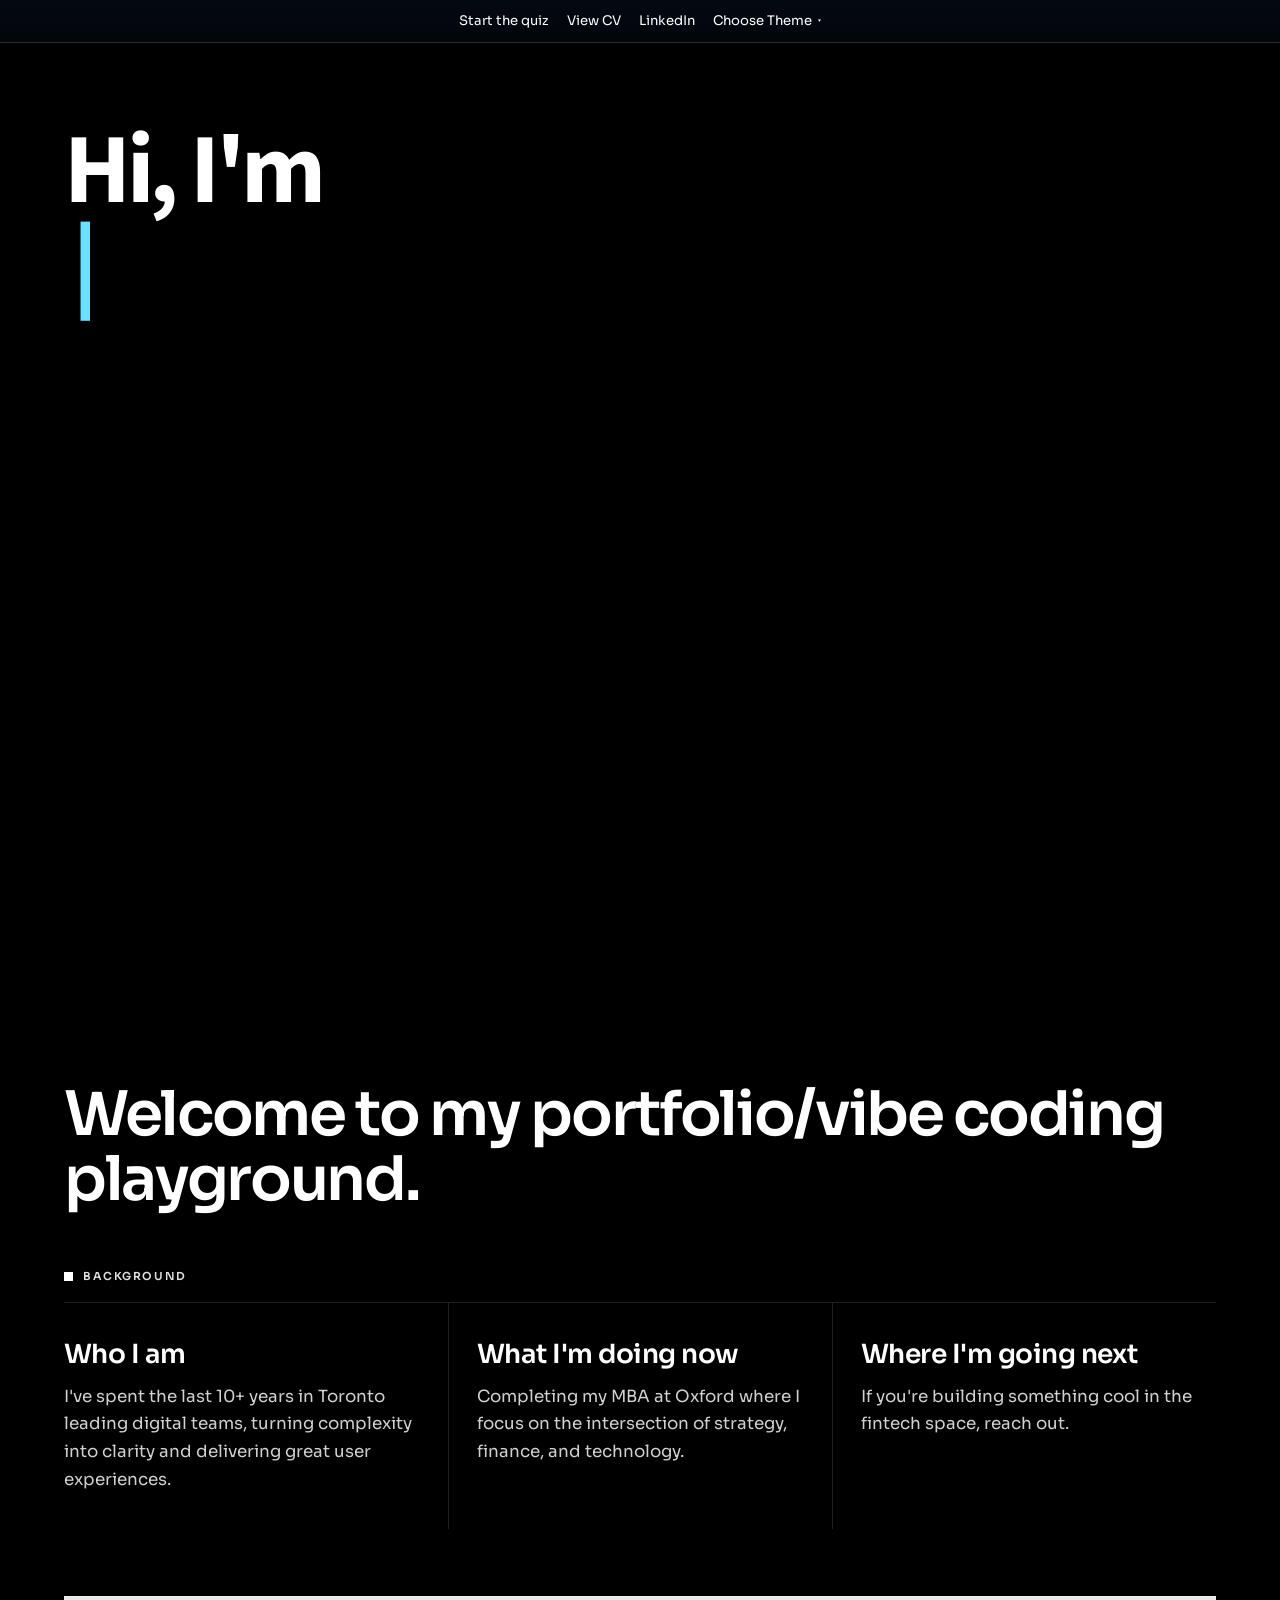
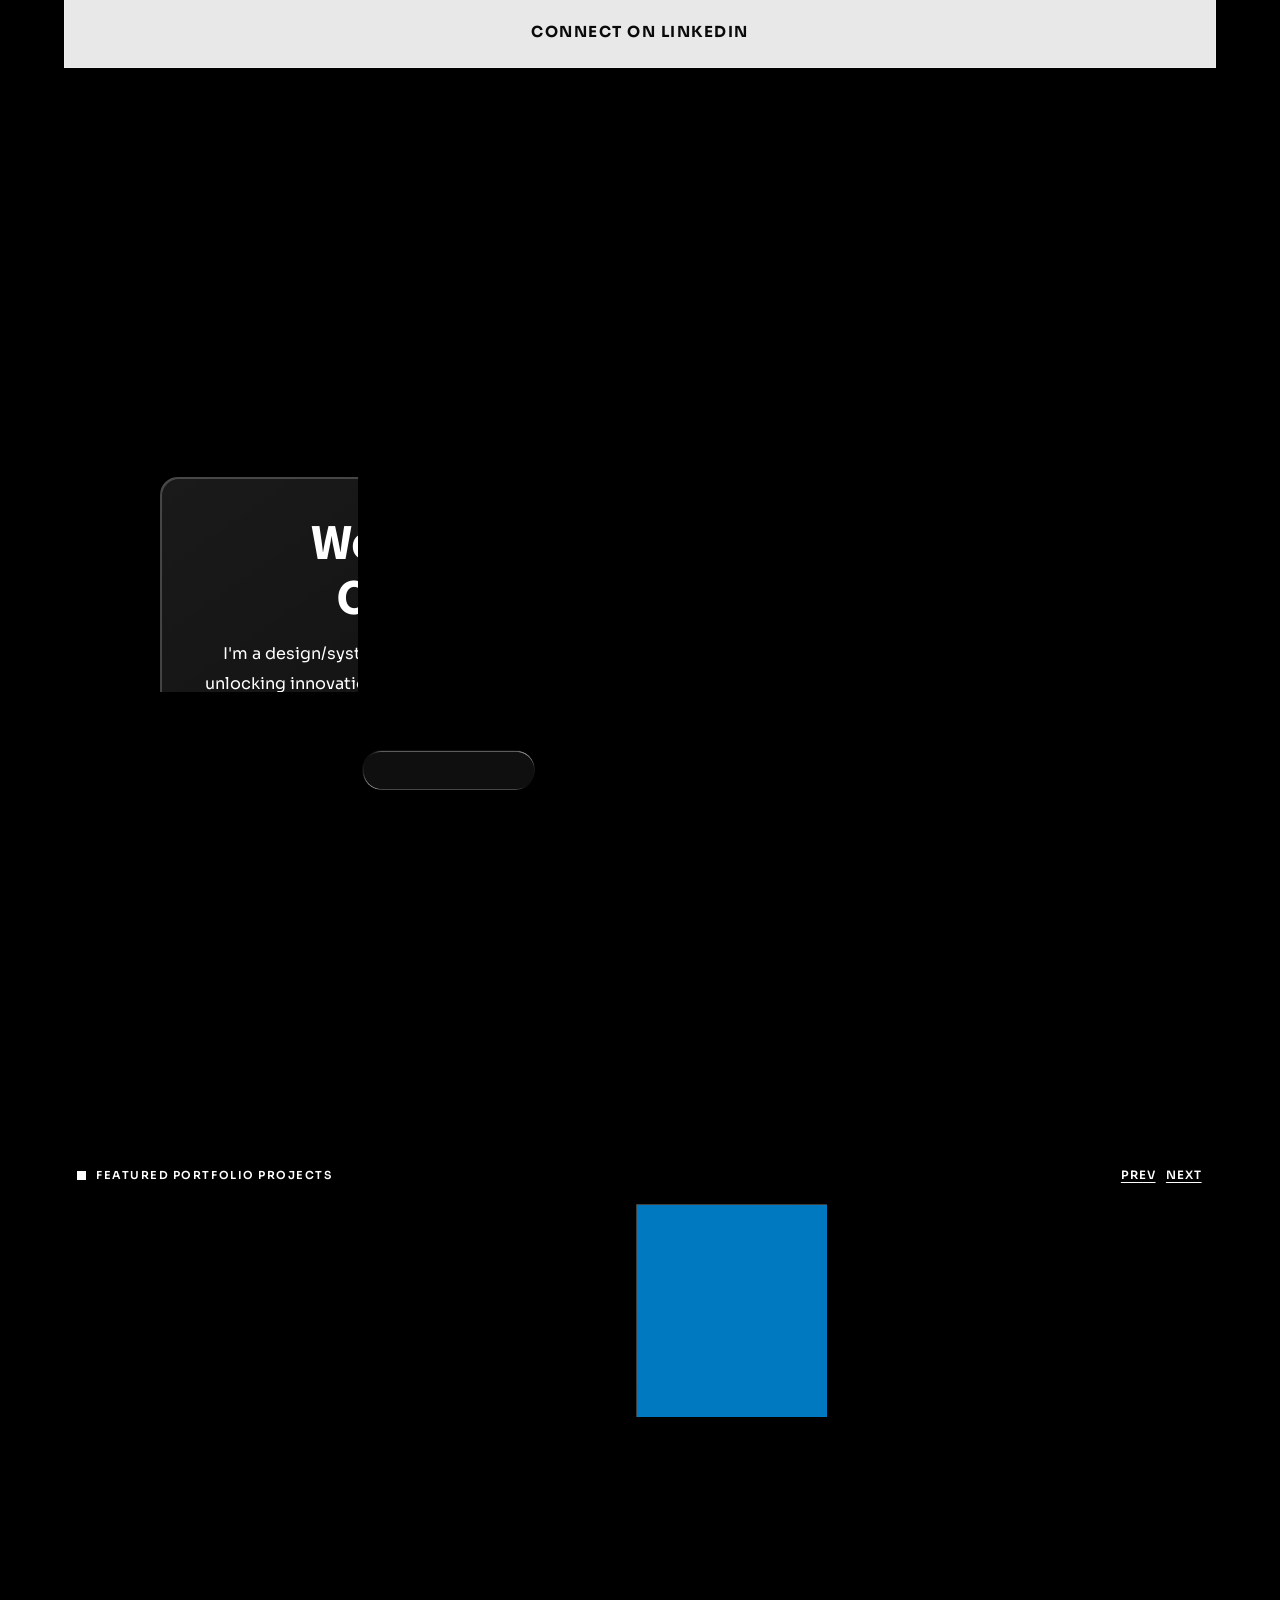
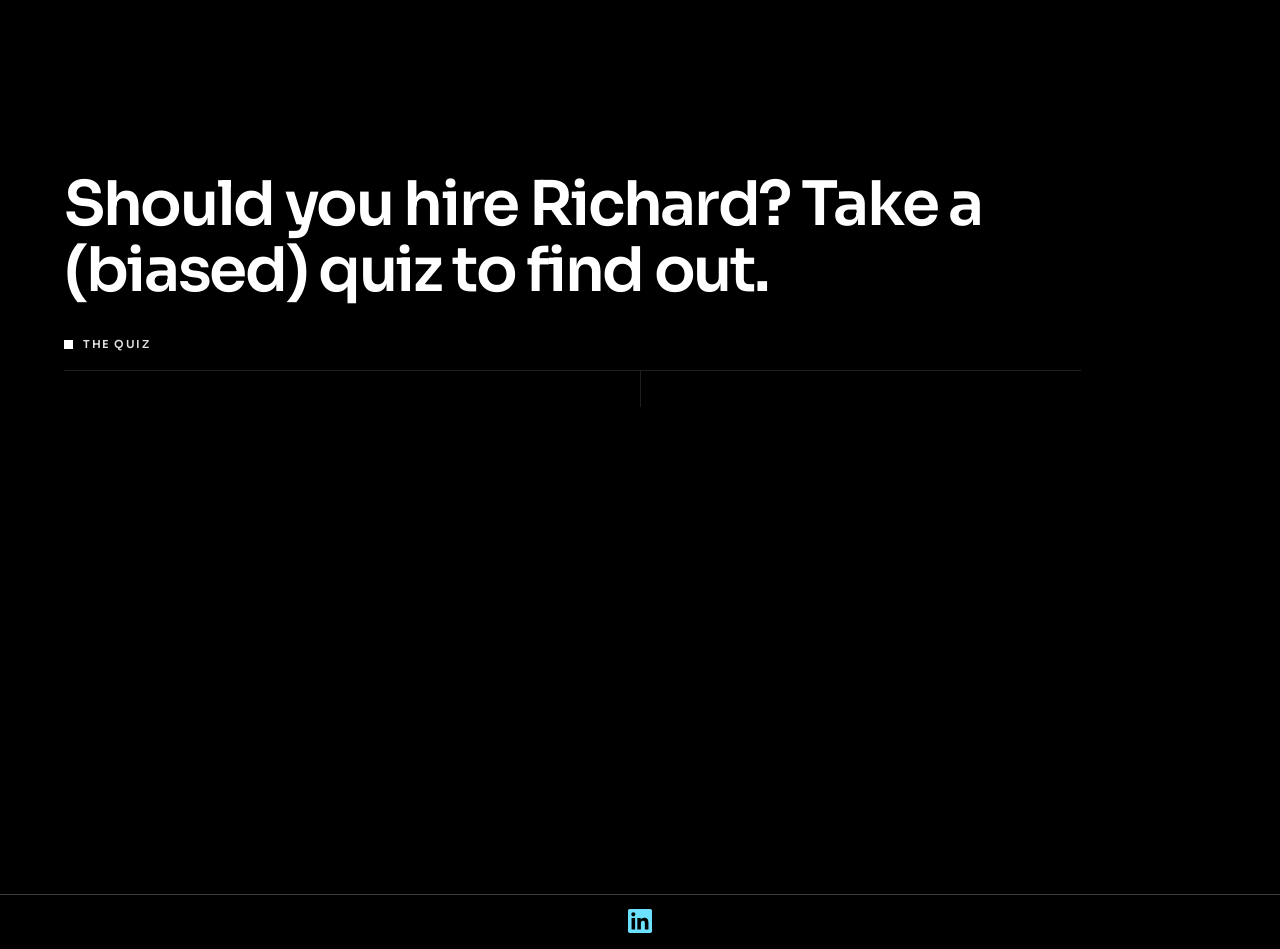
==== commit 0fbf1151: "Add files via upload" ====
--- a/index.html
+++ b/index.html
@@ -1,211 +1,596 @@
-<!doctype html>
-<html lang="en">
-  <head>
-    <meta charset="utf-8" />
-    <meta name="viewport" content="width=device-width, initial-scale=1" />
-    <title>Should you hire Richard? | meetrb</title>
-    <meta
-      name="description"
-      content="A short quiz for fintech and tech product leaders: is Richard the right person to help you ship?"
-    />
-    <link rel="preconnect" href="https://fonts.googleapis.com" />
-    <link rel="preconnect" href="https://fonts.gstatic.com" crossorigin />
-    <link
-      href="https://fonts.googleapis.com/css2?family=JetBrains+Mono:wght@400;600&family=Libre+Baskerville:wght@400;700&family=Russo+One&family=Sora:wght@400;600;700&family=Source+Sans+3:wght@400;600;700&display=swap"
-      rel="stylesheet"
-    />
-    <script>
-      (function () {
-        try {
-          var key = "meetrb_ui_theme_v1";
-          var valid = { neo: 1, liquid: 1, win98: 1, propaganda: 1, bloomberg: 1, modern: 1 };
-          var t = window.localStorage.getItem(key);
-          document.documentElement.dataset.uiTheme = valid[t] ? t : "modern";
-        } catch (e) {
-          document.documentElement.dataset.uiTheme = "modern";
-        }
-      })();
-    </script>
-    <link rel="stylesheet" href="styles.css" />
-  </head>
-  <body>
-    <header class="site-header">
-      <div class="header-inner">
-        <div class="header-actions">
-          <a href="q1.html" class="header-cta">Start the quiz</a>
-          <a href="cv.html" class="header-cta">View CV</a>
-          <a href="https://www.linkedin.com/in/beattiera/" class="header-cta" target="_blank" rel="noreferrer">LinkedIn</a>
-          <details class="portfolio-dropdown">
-            <summary class="brand-pill">Portfolio</summary>
-            <div class="portfolio-dropdown-menu" role="menu" aria-label="Portfolio projects">
-              <a class="portfolio-dropdown-item" href="https://www.meetrb.com/secure-offers" target="_blank" rel="noopener noreferrer">Secure Offers</a>
-              <a class="portfolio-dropdown-item" href="https://www.meetrb.com/experience-health-check" target="_blank" rel="noopener noreferrer">Experience Health Checks</a>
-              <a class="portfolio-dropdown-item" href="https://www.meetrb.com/pre-arrival-bank-account-application-for-newcomers" target="_blank" rel="noopener noreferrer">Pre-Arrival Newcomers</a>
-              <a class="portfolio-dropdown-item" href="https://www.meetrb.com" target="_blank" rel="noopener noreferrer">View full portfolio</a>
-            </div>
-          </details>
-          <div class="theme-dropdown">
-            <button type="button" class="header-cta theme-dropdown-trigger" aria-expanded="false" aria-haspopup="true">Choose your theme</button>
-            <div class="theme-dropdown-menu" role="menu" aria-label="Select UI theme from menu">
-              <button type="button" class="theme-dropdown-item" data-theme-option="neo">Neobrutalist</button>
-              <button type="button" class="theme-dropdown-item" data-theme-option="liquid">Glassmorphism</button>
-              <button type="button" class="theme-dropdown-item" data-theme-option="win98">Windows 98</button>
-              <button type="button" class="theme-dropdown-item" data-theme-option="propaganda">Propaganda</button>
-              <button type="button" class="theme-dropdown-item" data-theme-option="bloomberg">Bloomberg</button>
-              <button type="button" class="theme-dropdown-item" data-theme-option="modern">Modern</button>
-            </div>
-          </div>
-        </div>
-      </div>
-    </header>
-
-    <main class="page">
-      <section class="ui-mode-callout" aria-label="UI theme selector">
-        <p class="ui-mode-copy">Choose your theme</p>
-                        <div class="ui-mode-toggle" role="group" aria-label="Select UI theme">
-          <button type="button" class="ui-mode-btn" data-theme-option="neo" aria-pressed="false">Neobrutalism</button>
-          <button type="button" class="ui-mode-btn" data-theme-option="liquid" aria-pressed="false">Glassmorphism</button>
-          <button type="button" class="ui-mode-btn" data-theme-option="win98" aria-pressed="false">Windows 98</button>
-          <button type="button" class="ui-mode-btn" data-theme-option="propaganda" aria-pressed="false">Propaganda</button>
-          <button type="button" class="ui-mode-btn" data-theme-option="bloomberg" aria-pressed="false">Bloomberg</button>
-          <button type="button" class="ui-mode-btn" data-theme-option="modern" aria-pressed="false">Modern</button>
-        </div>
-      </section>
-
-      <section class="intro-card" aria-label="Richard introduction">
-        <h2 class="intro-card-heading">
-          Hi, I&apos;m <span id="rotating-role" class="rotating-role">Richard</span>
-        </h2>
-        <p class="intro-card-body">
-          Welcome to my portfolio/vibe coding playground. I use Cursor, Claude, Figma and other AI tools to build cool things.
-        </p>
-        <p class="intro-card-body">
-          I&apos;ve spent the last 10+ years in fintech leading digital teams, turning complexity into clarity and delivering great user experiences. Completing my MBA at Oxford where I focus on the intersection of strategy, finance, and technology.
-        </p>
-        <p class="intro-card-body">If you also like to build cool things, let&apos;s connect.</p>
-      </section>
-
-      <section class="hero-video-stage" aria-label="Hero background video stage">
-        <video class="hero-bg-video" autoplay muted loop playsinline preload="metadata">
-          <source src="assets/hero-bg.mp4" type="video/mp4" />
-        </video>
-
-        <section class="hero" aria-labelledby="hero-heading">
-          <div class="hero-copy">
-            <h1 id="hero-heading">Should you hire Richard?</h1>
-            <p class="hero-subtitle">
-              A short (biased) quiz for teams like yours: fintechs,
-              start-ups, tech companies and banks dedicated to delivering great customer experiences at speed and scale.
-            </p>
-            <p class="hero-cta-row">
-              <a href="q1.html" class="btn btn-primary">Take the quiz</a>
-              <a
-                class="hero-linkedin"
-                href="https://www.linkedin.com/in/beattiera/"
-                target="_blank"
-                rel="noreferrer"
-                >Get in touch on LinkedIn</a
-              >
-            </p>
-          </div>
-
-          <div class="hero-aside">
-            <div class="hero-stats-block">
-              <h2 class="stats-heading">What Richard actually does</h2>
-              <ul class="stats-list">
-                <li>Brings together product strategy, great user experience, and engineering excellence</li>
-                <li>Turns ambiguity into strategic clarity and meaningful impact</li>
-                <li>End-to-end product ownership and delivery</li>
-              </ul>
-            </div>
-          </div>
-        </section>
-      </section>
-
-      <section class="portfolio-carousel" aria-label="Featured portfolio projects">
-        <header class="portfolio-carousel-head">
-          <h2 class="stats-heading">Featured portfolio projects</h2>
-          <div class="portfolio-carousel-controls">
-            <button type="button" class="carousel-btn" data-carousel-prev aria-label="Previous project">Prev</button>
-            <button type="button" class="carousel-btn" data-carousel-next aria-label="Next project">Next</button>
-          </div>
-        </header>
-
-        <div class="portfolio-track" data-portfolio-track>
-          <article class="portfolio-card">
-            <img
-              class="portfolio-card-img-shift-up"
-              src="assets/design-system-hub.png"
-              alt="Design system transformation diagram showing before and after team alignment"
-              loading="lazy"
-            />
-            <div class="portfolio-card-copy">
-              <h3>Design System Platform</h3>
-              <p>Director and Product Manager. Transformed into an AI-ready, inner-source code + design platform which reduced effort by over 60% on key projects.</p>
-              <a href="https://www.meetrb.com" target="_blank" rel="noopener noreferrer">View case study</a>
-            </div>
-          </article>
-
-          <article class="portfolio-card">
-            <img
-              class="portfolio-card-img-contain"
-              src="assets/offers-16x9.png"
-              alt="Secure Offers case study preview"
-              loading="lazy"
-            />
-            <div class="portfolio-card-copy">
-              <h3>Secure Offers</h3>
-              <p>Built a personalized offers experience that drove 10x CTR and 3x sales rate.</p>
-              <a href="https://www.meetrb.com/secure-offers" target="_blank" rel="noopener noreferrer">View case study</a>
-            </div>
-          </article>
-
-          <article class="portfolio-card">
-            <img
-              src="assets/experience-health-check-new-v2.png"
-              alt="Experience Health Checks case study preview"
-              loading="lazy"
-            />
-            <div class="portfolio-card-copy">
-              <h3>Experience Health Checks</h3>
-              <p>Introduced a balanced scorecard and design sprint ceremony accross all digital teams, driving 40+ backlog items and increased target KPIs over 20% on key projects.</p>
-              <a href="https://www.meetrb.com/experience-health-check" target="_blank" rel="noopener noreferrer">View case study</a>
-            </div>
-          </article>
-
-          <article class="portfolio-card">
-            <img
-              src="assets/pre-arrival-newcomers-new.png"
-              alt="Pre-arrival Newcomers case study preview"
-              loading="lazy"
-            />
-            <div class="portfolio-card-copy">
-              <h3>Pre-arrival Newcomers</h3>
-              <p>Launched an award-winning journey enabling account setup before arriving in Canada.</p>
-              <a href="https://www.meetrb.com/pre-arrival-bank-account-application-for-newcomers" target="_blank" rel="noopener noreferrer">View case study</a>
-            </div>
-          </article>
-        </div>
-      </section>
-
-      <section class="footnote">
-        <p>
-          This quiz is biased. It&apos;s for teams like yours dedicated to delivering great user
-          experiences at speed and scale. If that sounds like you, the answer is almost certainly
-          <strong>yes</strong>.
-        </p>
-      </section>
-    </main>
-    <script src="app.js" defer></script>
-  </body>
-</html>
-
-
-
-
-
-
-
-
-
-
+<!doctype html>
+<html lang="en">
+  <head>
+    <meta charset="utf-8" />
+    <meta name="viewport" content="width=device-width, initial-scale=1" />
+    <title>Should you hire Richard? | meetrb</title>
+    <meta
+      name="description"
+      content="A short quiz for fintech and tech product leaders: is Richard the right person to help you ship?"
+    />
+    <link rel="preconnect" href="https://fonts.googleapis.com" />
+    <link rel="preconnect" href="https://fonts.gstatic.com" crossorigin />
+    <link
+      href="https://fonts.googleapis.com/css2?family=Montserrat:wght@400;500;600;700;800&family=Sora:wght@400;600;700&family=Source+Sans+3:wght@400;600;700&display=swap"
+      rel="stylesheet"
+    />
+    <script>
+      (function () {
+        try {
+          var key = "meetrb_ui_theme_v1";
+          var valid = { neo: 1, liquid: 1, win98: 1, modern: 1 };
+          var t = window.localStorage.getItem(key);
+          document.documentElement.dataset.uiTheme = valid[t] ? t : "modern";
+        } catch (e) {
+          document.documentElement.dataset.uiTheme = "modern";
+        }
+      })();
+    </script>
+    <link rel="stylesheet" href="styles.css" />
+  </head>
+  <body>
+    <header class="site-header">
+      <div class="header-inner">
+        <div class="header-actions">
+          <a href="q1.html" class="header-cta">Start the quiz</a>
+          <a href="cv.html" class="header-cta">View CV</a>
+          <a href="https://www.linkedin.com/in/beattiera/" class="header-cta" target="_blank" rel="noreferrer">LinkedIn</a>
+          <div class="theme-dropdown" aria-label="UI theme selector">
+            <button
+              type="button"
+              class="theme-dropdown-trigger header-cta"
+              aria-expanded="false"
+              aria-haspopup="menu"
+              aria-controls="header-theme-menu"
+              id="header-theme-trigger"
+            >
+              <span class="theme-dropdown-label">Choose Theme</span>
+            </button>
+            <div
+              class="theme-dropdown-menu"
+              id="header-theme-menu"
+              role="menu"
+              aria-labelledby="header-theme-trigger"
+            >
+              <button type="button" class="theme-dropdown-item" role="menuitem" data-theme-option="neo" aria-pressed="false">
+                Neobrutalism
+              </button>
+              <button type="button" class="theme-dropdown-item" role="menuitem" data-theme-option="liquid" aria-pressed="false">
+                Glassmorphism
+              </button>
+              <button type="button" class="theme-dropdown-item" role="menuitem" data-theme-option="win98" aria-pressed="false">
+                Windows 98
+              </button>
+              <button type="button" class="theme-dropdown-item" role="menuitem" data-theme-option="modern" aria-pressed="false">
+                Modern
+              </button>
+            </div>
+          </div>
+        </div>
+      </div>
+    </header>
+
+    <main class="page" data-win98-shell>
+      <div class="liquid-page-bg-video" aria-hidden="true">
+        <video autoplay muted loop playsinline preload="metadata">
+          <source src="assets/hero-bg.mp4" type="video/mp4" />
+        </video>
+      </div>
+      <div class="win98-desktop-workspace">
+        <div class="win98-desktop-icons" aria-label="Desktop shortcuts">
+          <button type="button" class="win98-desktop-icon" data-win98-target="win98-frame-intro" aria-label="Open About me">
+            <img
+              class="win98-desktop-icon-visual win98-desktop-icon-visual--user"
+              src="assets/win98-desktop-icon.png"
+              width="40"
+              height="40"
+              alt=""
+              decoding="async"
+              aria-hidden="true"
+            />
+            <span class="win98-desktop-icon-label">About me</span>
+          </button>
+          <button type="button" class="win98-desktop-icon" data-win98-target="win98-frame-hero" aria-label="Open Workshops and consulting">
+            <img
+              class="win98-desktop-icon-visual win98-desktop-icon-visual--folder"
+              src="assets/win98-desktop-icon.png"
+              width="40"
+              height="40"
+              alt=""
+              decoding="async"
+              aria-hidden="true"
+            />
+            <span class="win98-desktop-icon-label">Workshops</span>
+          </button>
+          <button type="button" class="win98-desktop-icon" data-win98-target="win98-frame-quiz" aria-label="Open Hire Richard quiz window">
+            <img
+              class="win98-desktop-icon-visual win98-desktop-icon-visual--quiz"
+              src="assets/win98-desktop-icon.png"
+              width="40"
+              height="40"
+              alt=""
+              decoding="async"
+              aria-hidden="true"
+            />
+            <span class="win98-desktop-icon-label">Hire Richard?</span>
+          </button>
+          <button type="button" class="win98-desktop-icon" data-win98-target="win98-frame-portfolio" aria-label="Open Featured portfolio">
+            <img
+              class="win98-desktop-icon-visual win98-desktop-icon-visual--folder"
+              src="assets/win98-desktop-icon.png"
+              width="40"
+              height="40"
+              alt=""
+              decoding="async"
+              aria-hidden="true"
+            />
+            <span class="win98-desktop-icon-label">Portfolio</span>
+          </button>
+        </div>
+        <div class="win98-windows-layer">
+          <div
+            class="win98-frame"
+            id="win98-frame-intro"
+            data-win98-frame
+            role="dialog"
+            aria-modal="false"
+            aria-labelledby="win98-tb-intro-title"
+          >
+            <div class="win98-titlebar" data-win98-drag-handle>
+              <div class="win98-titlebar-leading">
+                <span class="win98-titlebar-icon win98-titlebar-icon--app" aria-hidden="true"></span>
+                <span id="win98-tb-intro-title" class="win98-titlebar-title">About me</span>
+              </div>
+              <div class="win98-titlebar-controls">
+                <button type="button" class="win98-titlebtn" data-win98-minimize aria-label="Minimize">
+                  <span aria-hidden="true">_</span>
+                </button>
+                <button type="button" class="win98-titlebtn" data-win98-maximize aria-label="Maximize">
+                  <span aria-hidden="true">□</span>
+                </button>
+                <button type="button" class="win98-titlebtn win98-titlebtn-close" data-win98-close aria-label="Close">
+                  <span aria-hidden="true">×</span>
+                </button>
+              </div>
+            </div>
+            <div class="win98-client">
+      <section class="intro-card" aria-label="Richard introduction">
+        <div class="intro-heading-shell">
+          <h2 class="intro-card-heading">
+            <span class="neo-intro-framed">
+              <span class="neo-role-rail neo-role-rail--top" data-neo-marquee-rail aria-hidden="true"></span>
+              <span class="neo-intro-framed-middle">
+                <span class="intro-card-greet-neo">
+                  <span class="intro-card-greet-neo-panel">
+                    <span class="intro-card-greet-line">Hi, I&apos;m</span>
+                    <span class="intro-card-name-neo">Richard.</span>
+                  </span>
+                </span>
+                <span class="intro-card-lead-neo">
+                  <span class="intro-card-lead-neo-panel">
+                    Welcome to my portfolio/vibe coding playground.
+                  </span>
+                </span>
+              </span>
+              <span class="neo-role-rail neo-role-rail--bottom" data-neo-marquee-rail aria-hidden="true"></span>
+            </span>
+            <span class="intro-card-heading-default-lead">
+              <span class="intro-card-greet-prefix">Hi, I&apos;m </span><span id="rotating-role" class="rotating-role">Richard</span>
+            </span>
+          </h2>
+        </div>
+        <div class="intro-flight-stage" aria-hidden="true">
+          <canvas id="intro-flight-canvas" width="1280" height="720"></canvas>
+        </div>
+        <p class="intro-card-body">
+          Welcome to my portfolio/vibe coding playground.
+        </p>
+        <div class="intro-modern-trio" aria-label="Background and contact">
+          <div class="intro-modern-trio-top">
+            <span class="intro-modern-trio-icon" aria-hidden="true"></span>
+            <p class="intro-modern-trio-eyebrow">Background</p>
+          </div>
+          <div class="intro-modern-trio-grid" role="list">
+            <article class="intro-modern-trio-col" role="listitem">
+              <h3 class="intro-modern-trio-heading">Who I am</h3>
+              <p class="intro-modern-trio-body">
+                I&apos;ve spent the last 10+ years in Toronto leading digital teams, turning complexity into clarity and delivering great user experiences.
+              </p>
+            </article>
+            <article class="intro-modern-trio-col" role="listitem">
+              <h3 class="intro-modern-trio-heading">What I&apos;m doing now</h3>
+              <p class="intro-modern-trio-body">
+                Completing my MBA at Oxford where I focus on the intersection of strategy, finance, and technology.
+              </p>
+            </article>
+            <article class="intro-modern-trio-col" role="listitem">
+              <h3 class="intro-modern-trio-heading">Where I&apos;m going next</h3>
+              <p class="intro-modern-trio-body">If you're building something cool in the fintech space, reach out.</p>
+            </article>
+          </div>
+        </div>
+
+        <p class="hero-cta-row hero-band-cta-row">
+          <a
+            href="https://www.linkedin.com/in/beattiera/"
+            class="btn btn-primary hero-band-cta"
+            target="_blank"
+            rel="noreferrer"
+            >Connect on LinkedIn</a
+          >
+        </p>
+      </section>
+            </div>
+          </div>
+
+          <div
+            class="win98-frame"
+            id="win98-frame-hero"
+            data-win98-frame
+            role="dialog"
+            aria-modal="false"
+            aria-labelledby="win98-tb-hero-title"
+          >
+            <div class="win98-titlebar" data-win98-drag-handle>
+              <div class="win98-titlebar-leading">
+                <span class="win98-titlebar-icon win98-titlebar-icon--app" aria-hidden="true"></span>
+                <span id="win98-tb-hero-title" class="win98-titlebar-title">Workshops &amp; Consulting</span>
+              </div>
+              <div class="win98-titlebar-controls">
+                <button type="button" class="win98-titlebtn" data-win98-minimize aria-label="Minimize">
+                  <span aria-hidden="true">_</span>
+                </button>
+                <button type="button" class="win98-titlebtn" data-win98-maximize aria-label="Maximize">
+                  <span aria-hidden="true">□</span>
+                </button>
+                <button type="button" class="win98-titlebtn win98-titlebtn-close" data-win98-close aria-label="Close">
+                  <span aria-hidden="true">×</span>
+                </button>
+              </div>
+            </div>
+            <div class="win98-client">
+      <section class="hero-video-stage hero-video-stage--workshops" aria-label="Workshops and consulting">
+        <video class="hero-bg-video" autoplay muted loop playsinline preload="metadata" aria-hidden="true">
+          <source src="assets/hero-bg.mp4" type="video/mp4" />
+        </video>
+
+        <section class="hero hero--workshops" aria-labelledby="workshops-heading">
+          <div class="hero-copy">
+            <h2 id="workshops-heading" class="hero-title-workshops">Workshops &amp; Consulting</h2>
+            <p class="hero-subtitle">
+              I'm a design/systems thinker at heart with a passion for unlocking innovation, alignment and action. If you're part of a startup or growing team, let's chat.
+            </p>
+            <p class="hero-cta-row">
+              <a
+                href="https://www.linkedin.com/in/beattiera/"
+                class="btn btn-primary"
+                target="_blank"
+                rel="noreferrer"
+                >Connect on LinkedIn</a
+              >
+            </p>
+        </div>
+
+        <div class="hero-aside">
+          <div class="hero-stats-block">
+              <h2 class="stats-heading">What I can help with:</h2>
+            <ul class="stats-list">
+                <li>Customer-centric innovation</li>
+                <li>Design thinking workshops</li>
+                <li>Team vision, strategy &amp; roadmap planning</li>
+            </ul>
+            </div>
+          </div>
+
+        </section>
+      </section>
+            </div>
+          </div>
+
+          <div
+            class="win98-frame"
+            id="win98-frame-portfolio"
+            data-win98-frame
+            role="dialog"
+            aria-modal="false"
+            aria-labelledby="win98-tb-portfolio-title"
+          >
+            <div class="win98-titlebar" data-win98-drag-handle>
+              <div class="win98-titlebar-leading">
+                <span class="win98-titlebar-icon win98-titlebar-icon--app" aria-hidden="true"></span>
+                <span id="win98-tb-portfolio-title" class="win98-titlebar-title">Featured portfolio</span>
+              </div>
+              <div class="win98-titlebar-controls">
+                <button type="button" class="win98-titlebtn" data-win98-minimize aria-label="Minimize">
+                  <span aria-hidden="true">_</span>
+                </button>
+                <button type="button" class="win98-titlebtn" data-win98-maximize aria-label="Maximize">
+                  <span aria-hidden="true">□</span>
+                </button>
+                <button type="button" class="win98-titlebtn win98-titlebtn-close" data-win98-close aria-label="Close">
+                  <span aria-hidden="true">×</span>
+                </button>
+              </div>
+            </div>
+            <div class="win98-client">
+      <section class="portfolio-carousel" aria-label="Featured portfolio projects">
+        <header class="portfolio-carousel-head">
+          <h2 class="stats-heading">Featured portfolio projects</h2>
+          <div class="portfolio-carousel-controls">
+            <button type="button" class="carousel-btn" data-carousel-prev aria-label="Previous project">Prev</button>
+            <button type="button" class="carousel-btn" data-carousel-next aria-label="Next project">Next</button>
+          </div>
+        </header>
+
+        <div class="portfolio-track" data-portfolio-track>
+          <article class="portfolio-card">
+            <img
+              class="portfolio-card-img-shift-up"
+              src="assets/design-system-hub.png"
+              alt="Design system transformation diagram showing before and after team alignment"
+              loading="lazy"
+              decoding="async"
+              width="1600"
+              height="900"
+            />
+            <div class="portfolio-card-copy">
+              <h3>Design System Platform</h3>
+              <p>Director and Product Manager. Transformed into an AI-ready, inner-source code + design platform which reduced effort by over 60% on key projects.</p>
+            </div>
+          </article>
+
+          <article class="portfolio-card">
+            <img
+              class="portfolio-card-img-contain"
+              src="assets/offers-16x9.png"
+              alt="Secure Offers case study preview"
+              loading="lazy"
+              decoding="async"
+              width="1600"
+              height="900"
+            />
+            <div class="portfolio-card-copy">
+              <h3>Secure Offers</h3>
+              <p>Built a personalized offers experience that drove 10x CTR and 3x sales rate.</p>
+            </div>
+          </article>
+
+          <article class="portfolio-card">
+            <img
+              src="assets/experience-health-check-new-v2.png"
+              alt="Experience Health Checks case study preview"
+              loading="lazy"
+              decoding="async"
+              width="1600"
+              height="900"
+            />
+            <div class="portfolio-card-copy">
+              <h3>Experience Health Checks</h3>
+              <p>Introduced a balanced scorecard and design sprint ceremony across all digital teams, driving 40+ backlog items and increased target KPIs over 20% on key projects.</p>
+            </div>
+          </article>
+
+          <article class="portfolio-card">
+            <img
+              src="assets/pre-arrival-newcomers-new.png"
+              alt="Pre-arrival Newcomers case study preview"
+              loading="lazy"
+              decoding="async"
+              width="1600"
+              height="900"
+            />
+            <div class="portfolio-card-copy">
+              <h3>Pre-arrival Newcomers</h3>
+              <p>Launched an award-winning journey enabling account setup for newcomers before arriving in Canada.</p>
+            </div>
+          </article>
+
+          <article class="portfolio-card">
+            <img
+              src="assets/personalization-ab-testing.png"
+              alt="Illustration of sales funnel, A/B testing, heatmaps, and revenue growth"
+              loading="lazy"
+              decoding="async"
+              width="1600"
+              height="900"
+            />
+            <div class="portfolio-card-copy">
+              <h3>Personalization &amp; A/B Testing</h3>
+              <p>
+                As Product Owner for Personalization and A/B Testing, I Optimized digital sales funnels by
+                leveraging user data to develop a test and target strategy, led cross-functional delivery
+                and exceeded revenue target by 30% (~$1.5MM).
+              </p>
+            </div>
+          </article>
+
+          <article class="portfolio-card">
+            <img
+              src="assets/continental-currency-onecard.png"
+              alt="Hand holding a blue One Card alongside Mexican currency, selective colour treatment"
+              loading="lazy"
+              decoding="async"
+              width="1600"
+              height="900"
+            />
+            <div class="portfolio-card-copy">
+              <h3>Continental Currency</h3>
+              <p>
+                Working in a start-up environment, I grew digital&apos;s sales contribution from 0 to 20%, including
+                online currency ordering and one-card multi-currency card.
+              </p>
+            </div>
+          </article>
+        </div>
+      </section>
+            </div>
+          </div>
+
+          <div
+            class="win98-frame"
+            id="win98-frame-cv"
+            data-win98-frame
+            role="dialog"
+            aria-modal="false"
+            aria-labelledby="win98-tb-cv-title"
+          >
+            <div class="win98-titlebar" data-win98-drag-handle>
+              <div class="win98-titlebar-leading">
+                <span class="win98-titlebar-icon win98-titlebar-icon--app" aria-hidden="true"></span>
+                <span id="win98-tb-cv-title" class="win98-titlebar-title">Richard Beattie · CV</span>
+              </div>
+              <div class="win98-titlebar-controls">
+                <button type="button" class="win98-titlebtn" data-win98-minimize aria-label="Minimize">
+                  <span aria-hidden="true">_</span>
+                </button>
+                <button type="button" class="win98-titlebtn" data-win98-maximize aria-label="Maximize">
+                  <span aria-hidden="true">□</span>
+                </button>
+                <button type="button" class="win98-titlebtn win98-titlebtn-close" data-win98-close aria-label="Close">
+                  <span aria-hidden="true">×</span>
+                </button>
+              </div>
+            </div>
+            <div class="win98-client win98-client--cv">
+              <iframe
+                class="win98-cv-iframe"
+                data-win98-cv-src="cv.html"
+                title="Richard Beattie curriculum vitae"
+              ></iframe>
+            </div>
+          </div>
+
+          <div
+            class="win98-frame"
+            id="win98-frame-quiz"
+            data-win98-frame
+            role="dialog"
+            aria-modal="false"
+            aria-labelledby="win98-tb-quiz-title"
+          >
+            <div class="win98-titlebar" data-win98-drag-handle>
+              <div class="win98-titlebar-leading">
+                <span class="win98-titlebar-icon win98-titlebar-icon--app" aria-hidden="true"></span>
+                <span id="win98-tb-quiz-title" class="win98-titlebar-title">Hire Richard?</span>
+              </div>
+              <div class="win98-titlebar-controls">
+                <button type="button" class="win98-titlebtn" data-win98-minimize aria-label="Minimize">
+                  <span aria-hidden="true">_</span>
+                </button>
+                <button type="button" class="win98-titlebtn" data-win98-maximize aria-label="Maximize">
+                  <span aria-hidden="true">□</span>
+                </button>
+                <button type="button" class="win98-titlebtn win98-titlebtn-close" data-win98-close aria-label="Close">
+                  <span aria-hidden="true">×</span>
+                </button>
+              </div>
+            </div>
+            <div class="win98-client">
+      <section class="hero-video-stage hero-video-stage--no-video" aria-label="Hire Richard quiz introduction">
+        <section class="hero hero--quiz-as-intro" aria-labelledby="hero-heading">
+          <p class="intro-card-body" id="hero-heading" role="heading" aria-level="1">
+            Should you hire Richard? Take a (biased) quiz to find out.
+          </p>
+          <div class="intro-modern-trio" aria-label="Quiz overview">
+            <div class="intro-modern-trio-top">
+              <span class="intro-modern-trio-icon" aria-hidden="true"></span>
+              <p class="intro-modern-trio-eyebrow">The quiz</p>
+            </div>
+            <div class="intro-modern-trio-grid" role="list">
+              <article class="intro-modern-trio-col" role="listitem">
+                <h3 class="intro-modern-trio-heading">Who it&apos;s for</h3>
+                <p class="intro-modern-trio-body">
+                  A short (biased) quiz for teams like yours: fintechs, start-ups, tech companies and banks
+                  dedicated to delivering great customer experiences at speed and scale. If that sounds like you, the answer is almost certainly <strong>yes</strong>
+                </p>
+              </article>
+              <article class="intro-modern-trio-col" role="listitem">
+                <h3 class="intro-modern-trio-heading">What Richard actually does</h3>
+                <p class="intro-modern-trio-body">
+                  A product manager, design thinker and digital leader obsessed with shipping great customer
+                  experiences at speed and scale.
+                </p>
+              </article>
+            </div>
+          </div>
+
+          <p class="hero-cta-row hero-band-cta-row">
+            <a href="q1.html" class="btn btn-primary hero-band-cta">Take the quiz</a>
+          </p>
+
+        </section>
+      </section>
+            </div>
+          </div>
+        </div>
+      </div>
+
+      <nav class="win98-taskbar" aria-label="Windows 98 taskbar">
+        <button type="button" class="win98-start-btn" id="win98-start-btn" aria-expanded="false" aria-controls="win98-start-menu">
+          <img
+            class="win98-start-flag"
+            src="assets/win98-start-flag.png"
+            width="18"
+            height="16"
+            alt=""
+            decoding="async"
+            aria-hidden="true"
+          />
+          Start
+        </button>
+        <div class="win98-start-menu" id="win98-start-menu" role="menu" hidden>
+          <div class="win98-start-menu-side" aria-hidden="true"><span class="win98-start-menu-side-text">Windows 98</span></div>
+          <div class="win98-start-menu-main">
+            <button type="button" class="win98-start-item" role="menuitem" data-win98-target="win98-frame-quiz">
+              Start the quiz
+            </button>
+            <button type="button" class="win98-start-item" role="menuitem" data-win98-target="win98-frame-cv">
+              View CV
+            </button>
+            <a href="https://www.linkedin.com/in/beattiera/" class="win98-start-item" role="menuitem" target="_blank" rel="noreferrer">LinkedIn</a>
+            <div class="win98-start-sep" role="separator"></div>
+            <div class="win98-start-submenu-wrap">
+              <button type="button" class="win98-start-item win98-start-submenu-trigger" aria-expanded="false" aria-controls="win98-theme-submenu" id="win98-theme-submenu-btn">
+                Display themes
+              </button>
+              <div class="win98-start-submenu" id="win98-theme-submenu" role="menu" hidden>
+                <button type="button" class="win98-start-item" role="menuitem" data-theme-option="neo">Neobrutalism</button>
+                <button type="button" class="win98-start-item" role="menuitem" data-theme-option="liquid">Glassmorphism</button>
+                <button type="button" class="win98-start-item" role="menuitem" data-theme-option="win98">Windows 98</button>
+                <button type="button" class="win98-start-item" role="menuitem" data-theme-option="modern">Modern</button>
+              </div>
+            </div>
+            <div class="win98-start-sep" role="separator"></div>
+            <button type="button" class="win98-start-item" role="menuitem" data-win98-shutdown>Exit desktop view</button>
+          </div>
+        </div>
+        <div class="win98-taskbar-tasks" data-win98-taskbar-tasks aria-label="Open windows"></div>
+        <div class="win98-tray">
+          <span class="win98-tray-clock" data-win98-clock aria-live="polite"></span>
+        </div>
+      </nav>
+    </main>
+    <svg
+      xmlns="http://www.w3.org/2000/svg"
+      width="0"
+      height="0"
+      style="position: absolute; overflow: hidden"
+      aria-hidden="true"
+      color-interpolation-filters="sRGB"
+    >
+      <defs id="hero-archis-defs"></defs>
+    </svg>
+    <script src="toronto-london-flight.js" defer></script>
+    <script src="app.js" defer></script>
+  </body>
+</html>
+
+
+
+
+
+
+
+
+
+
--- a/styles.css
+++ b/styles.css
@@ -1,2589 +1,4983 @@
-:root {
-  /* Monochrome core + bright accent pops */
-  --accent-primary: #111111;
-  --accent-action: #1f6fff;
-  --accent-primary-deep: #000000;
-  --accent-primary-tint: #f3f3f3;
-  --accent-yellow: #ffe45c;
-  --accent-coral: #ff4db8;
-  --bg-page: #ffffff;
-  --ink-main: #0a0a0a;
-  --ink-muted: #3d3d3d;
-  --border-strong: #0a0a0a;
-  --radius-soft: 6px;
-  --header-offset: 4.5rem;
-  --shadow-offset: 4px;
-  --font-sans: "Source Sans 3", system-ui, -apple-system, BlinkMacSystemFont, "Segoe UI", sans-serif;
-  --font-display: "Source Sans 3", system-ui, -apple-system, BlinkMacSystemFont, "Segoe UI", sans-serif;
-  --font-mono: "Source Sans 3", system-ui, -apple-system, BlinkMacSystemFont, "Segoe UI", sans-serif;
-}
-
-@font-face {
-  font-family: "Pixelated MS Sans Serif";
-  font-style: normal;
-  font-weight: 400;
-  src: url("https://unpkg.com/98.css@0.1.21/dist/ms_sans_serif.woff2") format("woff2");
-}
-
-@font-face {
-  font-family: "Pixelated MS Sans Serif";
-  font-style: normal;
-  font-weight: 700;
-  src: url("https://unpkg.com/98.css@0.1.21/dist/ms_sans_serif_bold.woff2") format("woff2");
-}
-
-html[data-ui-theme="neo"] {
-  --font-sans: "Sora", system-ui, -apple-system, BlinkMacSystemFont, "Segoe UI", sans-serif;
-  --font-display: "Sora", system-ui, -apple-system, BlinkMacSystemFont, "Segoe UI", sans-serif;
-  --font-mono: "Sora", system-ui, -apple-system, BlinkMacSystemFont, "Segoe UI", sans-serif;
-}
-
-html[data-ui-theme="neo"] body {
-  background: #ffffff;
-}
-
-*,
-*::before,
-*::after {
-  box-sizing: border-box;
-}
-
-html,
-body {
-  margin: 0;
-  padding: 0;
-  width: 100%;
-  max-width: 100%;
-  overflow-x: hidden;
-  overflow-y: auto;
-  height: auto;
-  min-height: 100%;
-}
-
-body {
-  min-height: 100vh;
-  font-family: var(--font-sans);
-  background: var(--bg-page);
-  color: var(--ink-main);
-  font-size: 1.02rem;
-  line-height: 1.55;
-  padding-top: var(--header-offset);
-  padding-bottom: 0;
-}
-
-img {
-  max-width: 100%;
-  display: block;
-}
-
-button,
-input,
-select,
-textarea {
-  font-family: inherit;
-}
-
-main {
-  display: block;
-}
-
-.site-header {
-  border-bottom: 3px solid var(--border-strong);
-  background: white;
-  position: fixed;
-  top: 0;
-  left: 0;
-  right: 0;
-  z-index: 200;
-}
-
-html[data-ui-theme="neo"] .site-header,
-html[data-ui-theme="liquid"] .site-header,
-html[data-ui-theme="win98"] .site-header,
-html[data-ui-theme="propaganda"] .site-header,
-html[data-ui-theme="bloomberg"] .site-header,
-html[data-ui-theme="modern"] .site-header {
-  position: fixed;
-  top: 0;
-  left: 0;
-  right: 0;
-  z-index: 200;
-}
-
-.header-inner {
-  max-width: 1040px;
-  margin: 0 auto;
-  padding: 0.75rem 1.25rem;
-  display: flex;
-  align-items: center;
-  justify-content: space-between;
-  gap: 1rem;
-}
-
-.header-actions {
-  display: inline-flex;
-  align-items: center;
-  gap: 0.55rem;
-}
-
-.theme-dropdown {
-  display: none;
-  position: relative;
-}
-
-.theme-dropdown-menu {
-  display: none;
-  position: absolute;
-  top: calc(100% + 0.4rem);
-  right: 0;
-  min-width: 210px;
-  z-index: 30;
-}
-
-.theme-dropdown.open .theme-dropdown-menu {
-  display: grid;
-}
-
-.theme-dropdown-item {
-  border: none;
-  background: transparent;
-  cursor: pointer;
-}
-
-.theme-dropdown-trigger::after {
-  content: " \25BE";
-  font-size: 0.72em;
-  margin-left: 0.35rem;
-}
-
-.brand-lockup {
-  display: inline-flex;
-  align-items: center;
-  gap: 0.75rem;
-}
-
-.brand-pill {
-  text-decoration: none;
-  color: white;
-}
-
-.brand-pill {
-  padding: 0.35rem 0.7rem;
-  border-radius: var(--radius-soft);
-  border: 2px solid var(--border-strong);
-  background: var(--accent-action);
-  color: white;
-  font-weight: 700;
-  letter-spacing: 0.06em;
-  text-transform: uppercase;
-  font-size: 0.75rem;
-  line-height: 1;
-  min-height: 2.15rem;
-  display: inline-flex;
-  align-items: center;
-  justify-content: center;
-  box-shadow: var(--shadow-offset) var(--shadow-offset) 0 var(--border-strong);
-}
-
-.brand-pill:hover {
-  transform: translate(-1px, -1px);
-  box-shadow: calc(var(--shadow-offset) + 1px) calc(var(--shadow-offset) + 1px) 0
-    var(--border-strong);
-}
-
-.brand-pill:focus-visible {
-  outline: 3px solid var(--accent-yellow);
-  outline-offset: 2px;
-}
-
-.portfolio-dropdown {
-  position: relative;
-  display: inline-flex;
-  align-items: center;
-}
-
-.portfolio-dropdown summary {
-  list-style: none;
-  cursor: pointer;
-  margin: 0;
-  vertical-align: middle;
-}
-
-.portfolio-dropdown summary::-webkit-details-marker {
-  display: none;
-}
-
-.portfolio-dropdown summary::after {
-  content: " \25BE";
-  font-size: 0.72em;
-  margin-left: 0.35rem;
-}
-
-.portfolio-dropdown > .brand-pill {
-  display: inline-flex;
-  align-items: center;
-  justify-content: center;
-}
-
-.portfolio-dropdown-menu {
-  display: none;
-  position: absolute;
-  top: calc(100% + 0.4rem);
-  right: 0;
-  min-width: 230px;
-  z-index: 30;
-  background: white;
-  border: 2px solid var(--border-strong);
-  border-radius: var(--radius-soft);
-  box-shadow: var(--shadow-offset) var(--shadow-offset) 0 var(--border-strong);
-  padding: 0.4rem;
-}
-
-.portfolio-dropdown[open] .portfolio-dropdown-menu {
-  display: grid;
-  gap: 0.2rem;
-}
-
-.portfolio-dropdown-item {
-  display: block;
-  padding: 0.42rem 0.55rem;
-  border: 1px solid transparent;
-  border-radius: calc(var(--radius-soft) - 4px);
-  text-decoration: none;
-  color: var(--ink-main);
-  font-size: 0.8rem;
-  line-height: 1.25;
-}
-
-.portfolio-dropdown-item:hover,
-.portfolio-dropdown-item:focus-visible {
-  border-color: var(--border-strong);
-  background: var(--panel-soft);
-}
-
-.brand-tagline {
-  font-size: 0.8rem;
-  color: var(--ink-muted);
-  font-family: var(--font-mono);
-}
-
-.header-cta {
-  padding: 0.45rem 0.9rem;
-  border-radius: var(--radius-soft);
-  background: var(--accent-action);
-  border: 2px solid var(--border-strong);
-  color: #ffffff;
-  font-weight: 600;
-  text-decoration: none;
-  text-transform: uppercase;
-  letter-spacing: 0.06em;
-  font-size: 0.75rem;
-  line-height: 1;
-  min-height: 2.15rem;
-  display: inline-flex;
-  align-items: center;
-  justify-content: center;
-  box-shadow: var(--shadow-offset) var(--shadow-offset) 0 var(--border-strong);
-}
-
-
-.header-cta:hover,
-.header-cta:focus-visible {
-  transform: translate(-1px, -1px);
-  box-shadow: calc(var(--shadow-offset) + 1px) calc(var(--shadow-offset) + 1px) 0
-    var(--border-strong);
-}
-
-.page {
-  max-width: 1040px;
-  margin: 0 auto;
-  padding: 1.75rem 1.25rem 3.25rem;
-  display: flex;
-  flex-direction: column;
-  gap: 2rem;
-  overflow-x: clip;
-  overflow-y: visible;
-}
-
-.ui-mode-callout {
-  border: 2px solid var(--border-strong);
-  background: #ffffff;
-  box-shadow: var(--shadow-offset) var(--shadow-offset) 0 var(--border-strong);
-  padding: 0.75rem 0.9rem;
-  display: flex;
-  align-items: center;
-  justify-content: space-between;
-  gap: 0.9rem;
-}
-
-.ui-mode-copy {
-  margin: 0;
-  font-size: 0.9rem;
-  font-weight: 600;
-  color: var(--ink-main);
-}
-
-.ui-mode-toggle {
-  display: inline-flex;
-  align-items: center;
-  gap: 0.65rem;
-  flex-wrap: wrap;
-}
-
-.ui-mode-btn {
-  border: 2px solid var(--border-strong);
-  border-radius: 10px;
-  background: #ffffff;
-  color: var(--ink-main);
-  padding: 0.45rem 0.75rem;
-  font-size: 0.76rem;
-  font-weight: 700;
-  letter-spacing: 0.06em;
-  text-transform: uppercase;
-  cursor: pointer;
-  box-shadow: 3px 3px 0 var(--border-strong);
-  transition: transform 0.08s ease-out, box-shadow 0.08s ease-out;
-}
-
-.ui-mode-btn[data-theme-option="liquid"] {
-  border-width: 1px;
-  border-color: rgba(255, 255, 255, 0.95);
-  background: linear-gradient(135deg, rgba(255, 255, 255, 0.7), rgba(225, 236, 255, 0.8));
-  color: #143769;
-  box-shadow: 0 8px 18px rgba(16, 37, 74, 0.2);
-  backdrop-filter: blur(10px) saturate(135%);
-}
-
-.ui-mode-btn[data-theme-option="win98"] {
-  border: 2px solid #7f7f7f;
-  border-right-color: #000000;
-  border-bottom-color: #000000;
-  border-left-color: #ffffff;
-  border-top-color: #ffffff;
-  border-radius: 0;
-  background: #c0c0c0;
-  color: #000000;
-  box-shadow: none;
-  font-family: "MS Sans Serif", "Tahoma", "Verdana", var(--font-sans);
-  letter-spacing: 0;
-  text-transform: none;
-  font-weight: 600;
-}
-
-.ui-mode-btn[data-theme-option="propaganda"] {
-  border: 2px solid #2b0000;
-  border-radius: 0;
-  background: linear-gradient(180deg, #d11313 0%, #a30000 100%);
-  color: #ffe9b0;
-  box-shadow: 3px 3px 0 #2b0000;
-  font-family: "Russo One", var(--font-sans);
-  letter-spacing: 0.02em;
-  text-transform: uppercase;
-}
-
-.ui-mode-btn[data-theme-option="bloomberg"] {
-  border: 1px solid #3a3a3a;
-  border-radius: 0;
-  background: #111111;
-  color: #ff8c00;
-  box-shadow: inset 0 0 0 1px #050505;
-  font-family: "Courier New", "Lucida Console", "Consolas", monospace;
-  letter-spacing: 0.03em;
-  text-transform: uppercase;
-  font-size: 0.72rem;
-}
-
-.ui-mode-btn[data-theme-option="modern"] {
-  border: 1px solid #343954;
-  border-radius: 999px;
-  background: linear-gradient(135deg, #171d33 0%, #11162a 100%);
-  color: #eef1ff;
-  box-shadow: 0 10px 20px rgba(5, 8, 18, 0.45);
-  font-family: "Sora", "Source Sans 3", system-ui, sans-serif;
-  letter-spacing: 0.02em;
-  text-transform: none;
-}
-
-.ui-mode-btn:hover,
-.ui-mode-btn:focus-visible {
-  transform: translate(-1px, -1px);
-}
-
-.ui-mode-btn[data-theme-option="neo"]:hover,
-.ui-mode-btn[data-theme-option="neo"]:focus-visible {
-  box-shadow: 4px 4px 0 var(--border-strong);
-}
-
-.ui-mode-btn[data-theme-option="liquid"]:hover,
-.ui-mode-btn[data-theme-option="liquid"]:focus-visible {
-  box-shadow: 0 12px 22px rgba(16, 37, 74, 0.24);
-}
-
-.ui-mode-btn[data-theme-option="win98"]:hover,
-.ui-mode-btn[data-theme-option="win98"]:focus-visible {
-  transform: none;
-  border-right-color: #ffffff;
-  border-bottom-color: #ffffff;
-  border-left-color: #000000;
-  border-top-color: #000000;
-}
-
-.ui-mode-btn[data-theme-option="propaganda"]:hover,
-.ui-mode-btn[data-theme-option="propaganda"]:focus-visible {
-  transform: translate(-1px, -1px);
-  box-shadow: 4px 4px 0 #2b0000;
-}
-
-.ui-mode-btn[data-theme-option="bloomberg"]:hover,
-.ui-mode-btn[data-theme-option="bloomberg"]:focus-visible {
-  transform: none;
-  border-color: #ff8c00;
-  background: #171717;
-  box-shadow: inset 0 0 0 1px #402200;
-}
-
-.ui-mode-btn[data-theme-option="modern"]:hover,
-.ui-mode-btn[data-theme-option="modern"]:focus-visible {
-  transform: translateY(-1px);
-  border-color: #5a6dff;
-  box-shadow: 0 14px 24px rgba(8, 12, 28, 0.52);
-}
-
-.ui-mode-btn[aria-pressed="true"] {
-  outline: 3px solid var(--accent-action);
-  outline-offset: 2px;
-}
-
-.ui-mode-btn:focus-visible {
-  outline-color: var(--accent-yellow);
-}
-
-.intro-card {
-  border: 3px solid var(--border-strong);
-  background: #ffffff;
-  box-shadow: var(--shadow-offset) var(--shadow-offset) 0 var(--border-strong);
-  padding: 1.1rem 1.2rem;
-  display: grid;
-  gap: 0.7rem;
-}
-
-.intro-card-heading {
-  margin: 0;
-  font-family: var(--font-display);
-  font-size: clamp(1.2rem, 2vw, 1.5rem);
-  font-weight: 700;
-  line-height: 1.3;
-}
-
-.rotating-role {
-  display: inline-block;
-  min-width: 12ch;
-  vertical-align: baseline;
-}
-
-.rotating-role.is-typing::after {
-  content: "|";
-  margin-left: 0.08em;
-  opacity: 1;
-  animation: caret-blink 0.9s steps(1, end) infinite;
-}
-
-@keyframes caret-blink {
-  0%,
-  49% {
-    opacity: 1;
-  }
-  50%,
-  100% {
-    opacity: 0;
-  }
-}
-
-.intro-card-body {
-  margin: 0;
-  color: var(--ink-muted);
-  line-height: 1.6;
-}
-
-.hero {
-  display: grid;
-  grid-template-columns: minmax(0, 2.1fr) minmax(0, 1.4fr);
-  gap: 1.75rem;
-  border: 3px solid var(--border-strong);
-  background: #ffffff;
-  padding: 2rem 1.85rem;
-  position: relative;
-  box-shadow: var(--shadow-offset) var(--shadow-offset) 0 var(--border-strong);
-}
-
-.hero-video-stage {
-  position: relative;
-}
-
-.hero-bg-video {
-  display: none;
-}
-
-.hero-copy h1 {
-  font-family: var(--font-display);
-  font-size: clamp(2rem, 3.8vw, 2.75rem);
-  font-weight: 700;
-  margin: 0 0 0.85rem;
-  text-transform: none;
-  letter-spacing: -0.02em;
-  line-height: 1.2;
-}
-
-.hero-subtitle {
-  margin: 0 0 1.35rem;
-  max-width: 36rem;
-  color: var(--ink-muted);
-  line-height: 1.65;
-}
-
-.hero-cta-row {
-  margin: 0;
-  display: flex;
-  flex-wrap: wrap;
-  align-items: center;
-  gap: 1rem 1.25rem;
-}
-
-.portfolio-carousel {
-  border: 3px solid var(--border-strong);
-  background: #ffffff;
-  box-shadow: var(--shadow-offset) var(--shadow-offset) 0 var(--border-strong);
-  border-radius: var(--radius-card);
-  padding: 1.1rem 1.2rem 1.25rem;
-  display: grid;
-  gap: 0.95rem;
-}
-
-.portfolio-carousel-head {
-  display: flex;
-  justify-content: space-between;
-  align-items: center;
-  gap: 0.8rem;
-}
-
-.portfolio-carousel-head .stats-heading {
-  margin: 0;
-}
-
-.portfolio-carousel-controls {
-  display: inline-flex;
-  gap: 0.45rem;
-}
-
-.carousel-btn {
-  border: 2px solid var(--border-strong);
-  background: #ffffff;
-  color: var(--ink-main);
-  border-radius: var(--radius-soft);
-  font-size: 0.74rem;
-  letter-spacing: 0.06em;
-  text-transform: uppercase;
-  padding: 0.34rem 0.68rem;
-  cursor: pointer;
-  box-shadow: 2px 2px 0 var(--border-strong);
-}
-
-.carousel-btn:hover,
-.carousel-btn:focus-visible {
-  transform: translate(-1px, -1px);
-  box-shadow: 3px 3px 0 var(--border-strong);
-}
-
-.portfolio-track {
-  display: flex;
-  gap: 0.9rem;
-  overflow-x: auto;
-  scroll-snap-type: x mandatory;
-  scroll-padding-inline: 0.2rem;
-  padding: 0.2rem 0.1rem 0.25rem;
-}
-
-.portfolio-track::-webkit-scrollbar {
-  height: 8px;
-}
-
-.portfolio-track::-webkit-scrollbar-thumb {
-  background: var(--accent-primary-tint);
-  border: 1px solid var(--border-strong);
-}
-
-.portfolio-card {
-  scroll-snap-align: start;
-  min-width: min(360px, 86vw);
-  border: 2px solid var(--border-strong);
-  background: #ffffff;
-  border-radius: 14px;
-  overflow: hidden;
-  box-shadow: 3px 3px 0 var(--border-strong);
-  display: grid;
-}
-
-.portfolio-card img {
-  width: 100%;
-  aspect-ratio: 16 / 9;
-  object-fit: cover;
-  background: #0c1020;
-}
-
-.portfolio-card img.portfolio-card-img-shift-up {
-  object-position: center 62%;
-}
-
-.portfolio-card img.portfolio-card-img-contain {
-  object-fit: cover;
-  object-position: center;
-  background: #0079c1;
-}
-
-.portfolio-card-copy {
-  padding: 0.85rem 0.9rem 0.95rem;
-  display: grid;
-  gap: 0.5rem;
-}
-
-.portfolio-card-copy h3 {
-  margin: 0;
-  font-size: 1.05rem;
-  line-height: 1.2;
-}
-
-.portfolio-card-copy p {
-  margin: 0;
-  color: var(--ink-muted);
-  line-height: 1.45;
-  font-size: 0.92rem;
-}
-
-.portfolio-card-copy a {
-  color: var(--accent-action);
-  font-weight: 600;
-  text-decoration: none;
-}
-
-.portfolio-card-copy a:hover,
-.portfolio-card-copy a:focus-visible {
-  text-decoration: underline;
-  text-underline-offset: 0.2em;
-}
-
-.hero-linkedin {
-  padding: 0.55rem 1.05rem;
-  border-radius: var(--radius-soft);
-  border: 2px solid var(--border-strong);
-  background: #ffffff;
-  color: var(--ink-main);
-  font-size: 0.9rem;
-  font-weight: 600;
-  text-transform: uppercase;
-  letter-spacing: 0.08em;
-  text-decoration: none;
-  display: inline-flex;
-  align-items: center;
-  justify-content: center;
-  box-shadow: var(--shadow-offset) var(--shadow-offset) 0 var(--border-strong);
-}
-
-.hero-linkedin:hover,
-.hero-linkedin:focus-visible {
-  transform: translate(-1px, -1px);
-  box-shadow: calc(var(--shadow-offset) + 1px) calc(var(--shadow-offset) + 1px) 0
-    var(--border-strong);
-}
-
-.hero-aside {
-  display: flex;
-  align-items: stretch;
-}
-
-.hero-stats-block {
-  border: 3px solid var(--border-strong);
-  background: white;
-  padding: 1.15rem 1.2rem;
-  align-self: stretch;
-  display: flex;
-  flex-direction: column;
-  gap: 0.65rem;
-}
-
-.stats-heading {
-  font-family: var(--font-mono);
-  font-size: 0.78rem;
-  text-transform: uppercase;
-  letter-spacing: 0.1em;
-  margin: 0;
-  color: var(--ink-muted);
-}
-
-.stats-list {
-  list-style: square;
-  padding-left: 1.2rem;
-  margin: 0;
-  font-size: 0.92rem;
-  line-height: 1.55;
-}
-
-.stats-list li + li {
-  margin-top: 0.25rem;
-}
-
-.quiz-shell {
-  display: grid;
-  gap: 1.5rem;
-  align-items: flex-start;
-}
-
-.quiz-card,
-.result-card {
-  border: 3px solid var(--border-strong);
-  background: white;
-  box-shadow: var(--shadow-offset) var(--shadow-offset) 0 var(--border-strong);
-  padding: 1.65rem 1.75rem;
-  display: flex;
-  flex-direction: column;
-  gap: 1.35rem;
-}
-
-.quiz-header {
-  border-bottom: 2px solid var(--border-strong);
-  padding-bottom: 0.8rem;
-}
-
-.quiz-eyebrow {
-  font-family: var(--font-mono);
-  font-size: 0.75rem;
-  text-transform: uppercase;
-  letter-spacing: 0.08em;
-  margin: 0 0 0.25rem;
-  color: var(--ink-muted);
-}
-
-.quiz-header h1 {
-  margin: 0;
-  font-family: var(--font-display);
-  font-size: clamp(1.25rem, 2.5vw, 1.45rem);
-  font-weight: 700;
-  line-height: 1.35;
-  text-transform: none;
-  letter-spacing: -0.01em;
-}
-
-.quiz-header h2 {
-  margin: 0;
-  font-size: 1.3rem;
-}
-
-.quiz-form {
-  margin: 0;
-}
-
-.quiz-options {
-  display: grid;
-  gap: 0.6rem;
-}
-
-.quiz-option {
-  display: grid;
-  grid-template-columns: auto 1fr;
-  align-items: flex-start;
-  gap: 0.65rem;
-  padding: 0.65rem 0.75rem;
-  border-radius: var(--radius-soft);
-  border: 2px solid var(--border-strong);
-  cursor: pointer;
-  background: #fdfdfd;
-  transition: background 0.08s ease-out, transform 0.08s ease-out, box-shadow 0.08s ease-out;
-}
-
-.quiz-option:hover {
-  background: var(--accent-primary-tint);
-}
-
-.quiz-option input {
-  margin-top: 0.15rem;
-}
-
-.quiz-option-label {
-  font-weight: 600;
-}
-
-.quiz-option-help {
-  margin-top: 0.08rem;
-  font-size: 0.85rem;
-  color: var(--ink-muted);
-}
-
-.quiz-option.selected {
-  background: var(--accent-yellow);
-  box-shadow: var(--shadow-offset) var(--shadow-offset) 0 var(--border-strong);
-  transform: translate(-1px, -1px);
-}
-
-.quiz-footer {
-  display: flex;
-  align-items: center;
-  gap: 0.75rem;
-  margin-top: 0.5rem;
-}
-
-.quiz-footer-spacer {
-  flex: 1;
-}
-
-.btn {
-  border-radius: var(--radius-soft);
-  border: 2px solid var(--border-strong);
-  padding: 0.55rem 1.05rem;
-  font-size: 0.9rem;
-  font-weight: 600;
-  text-transform: uppercase;
-  letter-spacing: 0.08em;
-  cursor: pointer;
-  background: white;
-  color: var(--ink-main);
-  display: inline-flex;
-  align-items: center;
-  justify-content: center;
-  gap: 0.4rem;
-  box-shadow: var(--shadow-offset) var(--shadow-offset) 0 var(--border-strong);
-  text-decoration: none;
-}
-
-.btn-primary {
-  background: var(--accent-action);
-  color: white;
-  box-shadow: var(--shadow-offset) var(--shadow-offset) 0 var(--border-strong);
-}
-
-.btn-ghost {
-  background: #ffffff;
-}
-
-.btn-full {
-  width: 100%;
-  justify-content: center;
-}
-
-.btn:disabled {
-  opacity: 0.5;
-  cursor: not-allowed;
-  box-shadow: none;
-}
-
-.btn:not(:disabled):hover,
-.btn:not(:disabled):focus-visible {
-  transform: translate(-1px, -1px);
-  box-shadow: calc(var(--shadow-offset) + 1px) calc(var(--shadow-offset) + 1px) 0
-    var(--border-strong);
-}
-
-.result-header {
-  border-bottom: 2px solid var(--border-strong);
-  padding-bottom: 0.8rem;
-}
-
-.result-eyebrow {
-  font-family: var(--font-mono);
-  font-size: 0.75rem;
-  text-transform: uppercase;
-  letter-spacing: 0.08em;
-  margin: 0 0 0.25rem;
-  color: var(--ink-muted);
-}
-
-.result-heading {
-  font-family: var(--font-display);
-  margin: 0;
-  font-size: clamp(1.45rem, 3vw, 1.75rem);
-  font-weight: 700;
-  text-transform: none;
-  letter-spacing: -0.02em;
-  line-height: 1.25;
-}
-
-.result-body {
-  display: flex;
-  flex-direction: column;
-  gap: 0.55rem;
-  font-size: 0.97rem;
-  line-height: 1.45;
-}
-
-.result-body > .result-pill {
-  margin-bottom: 0.35rem;
-}
-
-.result-text {
-  margin: 0;
-  color: var(--ink-muted);
-}
-
-.result-text strong {
-  color: var(--ink-main);
-  font-weight: 600;
-}
-
-.result-callout {
-  margin-top: 0.5rem;
-  padding: 0.85rem 1rem 0.95rem;
-  border: 2px solid var(--border-strong);
-  border-left: 5px solid var(--accent-yellow);
-  background: #ffffff;
-  box-shadow: 3px 3px 0 var(--border-strong);
-  display: flex;
-  flex-direction: column;
-  gap: 0.4rem;
-}
-
-.result-callout-intro {
-  margin: 0;
-  font-family: var(--font-mono);
-  font-size: 0.72rem;
-  font-weight: 600;
-  text-transform: uppercase;
-  letter-spacing: 0.07em;
-  color: var(--ink-muted);
-  line-height: 1.35;
-}
-
-.result-callout-verdict {
-  margin: 0;
-  font-family: var(--font-display);
-  font-size: 1.12rem;
-  font-weight: 700;
-  line-height: 1.3;
-  letter-spacing: -0.02em;
-  color: var(--ink-main);
-}
-
-.result-footer {
-  margin-top: 0.65rem;
-  padding-top: 0.85rem;
-  border-top: 2px solid var(--border-strong);
-  display: grid;
-  gap: 0.55rem;
-}
-
-.result-pill {
-  display: inline-block;
-  align-self: flex-start;
-  padding: 0.2rem 0.55rem;
-  border-radius: 999px;
-  border: 2px solid var(--border-strong);
-  background: var(--accent-coral);
-  color: #050505;
-  font-size: 0.74rem;
-  font-family: var(--font-mono);
-  text-transform: uppercase;
-  letter-spacing: 0.09em;
-}
-
-.cv-card {
-  gap: 1rem;
-  max-width: 980px;
-  margin-inline: auto;
-}
-
-.cv-contact {
-  margin-top: 0.35rem;
-  display: flex;
-  flex-wrap: wrap;
-  gap: 0.35rem 0.6rem;
-}
-
-.cv-contact a {
-  color: inherit;
-}
-
-.cv-body {
-  gap: 1.65rem;
-}
-
-.cv-section {
-  display: grid;
-  gap: 0.65rem;
-  padding: 0.9rem 0 0.35rem;
-  border-top: 1px solid var(--border-strong);
-}
-
-.cv-section:first-child {
-  border-top: none;
-  padding-top: 0;
-}
-
-.cv-section .stats-list {
-  margin: 0.18rem 0 0.55rem;
-  padding-left: 1.3rem;
-}
-
-.cv-section .stats-list li + li {
-  margin-top: 0.42rem;
-}
-
-.cv-card .result-header {
-  padding-bottom: 1.15rem;
-  margin-bottom: 0.82rem;
-  border-bottom: 2px solid var(--border-strong);
-}
-
-.cv-card .fun-fact-heading {
-  font-size: 1.02rem;
-  letter-spacing: 0.02em;
-  margin-bottom: 0.32rem;
-}
-
-.cv-card .result-text {
-  line-height: 1.72;
-}
-
-.cv-card .result-text strong {
-  color: inherit;
-}
-
-html[data-ui-theme="neo"] .result-pill {
-  background: var(--accent-coral);
-  border-color: var(--border-strong);
-  color: #050505;
-}
-
-.footnote {
-  border: 3px solid var(--border-strong);
-  padding: 1.15rem 1.35rem;
-  background: #0a0a0a;
-  color: #f7f7f7;
-  font-size: 0.92rem;
-  line-height: 1.65;
-  box-shadow: var(--shadow-offset) var(--shadow-offset) 0 var(--border-strong);
-}
-
-.footnote strong {
-  color: var(--accent-yellow);
-}
-
-.site-footer {
-  width: 100%;
-  border-top: 2px solid var(--border-strong);
-  background: #ffffff;
-  padding: 0.85rem 1.25rem 1.05rem;
-  display: flex;
-  justify-content: center;
-  align-items: center;
-  position: relative;
-  z-index: 5;
-}
-
-.site-footer-icon-link {
-  color: #0a66c2;
-  text-decoration: none;
-  display: inline-flex;
-  align-items: center;
-  justify-content: center;
-  line-height: 1;
-}
-
-.site-footer-linkedin-icon {
-  width: 1.5rem;
-  height: 1.5rem;
-}
-
-.site-footer-icon-link:hover,
-.site-footer-icon-link:focus-visible {
-  color: #004182;
-}
-
-/* Fun fact sits inside .quiz-card, below the nav buttons */
-.quiz-card .fun-fact {
-  margin-top: 1.25rem;
-  padding: 1rem 1.1rem;
-  border: 2px solid var(--border-strong);
-  background: #ffffff;
-  box-shadow: 3px 3px 0 var(--border-strong);
-}
-
-.fun-fact-heading {
-  font-family: var(--font-mono);
-  font-size: 0.78rem;
-  text-transform: uppercase;
-  letter-spacing: 0.1em;
-  margin: 0 0 0.65rem;
-  color: var(--ink-main);
-}
-
-.fun-fact-body {
-  margin: 0;
-  font-size: 0.92rem;
-  line-height: 1.6;
-  color: var(--ink-muted);
-}
-
-.fun-fact-body a {
-  color: var(--accent-primary);
-  font-weight: 600;
-}
-
-.visually-hidden {
-  border: 0;
-  clip: rect(0 0 0 0);
-  height: 1px;
-  margin: -1px;
-  overflow: hidden;
-  padding: 0;
-  position: absolute;
-  width: 1px;
-}
-
-html[data-ui-theme="liquid"] body {
-  background:
-    radial-gradient(circle at 10% 8%, rgba(102, 153, 255, 0.28), transparent 36%),
-    radial-gradient(circle at 85% 2%, rgba(167, 121, 255, 0.22), transparent 28%),
-    radial-gradient(circle at 50% 100%, rgba(72, 111, 196, 0.26), transparent 40%),
-    #0b1021;
-  color: #eaf1ff;
-}
-
-html[data-ui-theme="liquid"] .site-header {
-  background: rgba(11, 18, 34, 0.7);
-  border-bottom-width: 1px;
-  border-bottom-color: rgba(175, 200, 255, 0.2);
-  box-shadow: 0 10px 28px rgba(0, 0, 0, 0.45);
-  backdrop-filter: blur(14px) saturate(135%);
-}
-
-html[data-ui-theme="liquid"] .ui-mode-callout,
-html[data-ui-theme="liquid"] .intro-card,
-html[data-ui-theme="liquid"] .hero,
-html[data-ui-theme="liquid"] .hero-stats-block,
-html[data-ui-theme="liquid"] .quiz-card,
-html[data-ui-theme="liquid"] .result-card,
-html[data-ui-theme="liquid"] .quiz-card .fun-fact,
-html[data-ui-theme="liquid"] .result-callout,
-html[data-ui-theme="liquid"] .footnote {
-  background: linear-gradient(145deg, rgba(255, 255, 255, 0.14), rgba(255, 255, 255, 0.05));
-  border: 1px solid rgba(255, 255, 255, 0.24);
-  border-radius: 20px;
-  box-shadow:
-    inset 1px 1px 0 rgba(255, 255, 255, 0.28),
-    inset -1px -1px 0 rgba(255, 255, 255, 0.05),
-    0 18px 42px rgba(0, 0, 0, 0.45);
-  backdrop-filter: blur(22px) saturate(145%);
-  -webkit-backdrop-filter: blur(22px) saturate(145%);
-}
-
-html[data-ui-theme="liquid"] .ui-mode-copy,
-html[data-ui-theme="liquid"] .hero-subtitle,
-html[data-ui-theme="liquid"] .intro-card-body,
-html[data-ui-theme="liquid"] .brand-tagline,
-html[data-ui-theme="liquid"] .quiz-option-help,
-html[data-ui-theme="liquid"] .result-text,
-html[data-ui-theme="liquid"] .result-callout-intro,
-html[data-ui-theme="liquid"] .fun-fact-body,
-html[data-ui-theme="liquid"] .stats-heading,
-html[data-ui-theme="liquid"] .quiz-eyebrow,
-html[data-ui-theme="liquid"] .result-eyebrow {
-  color: #c6d6ff;
-}
-
-html[data-ui-theme="liquid"] .hero-copy h1,
-html[data-ui-theme="liquid"] .intro-card-heading,
-html[data-ui-theme="liquid"] .quiz-header h1,
-html[data-ui-theme="liquid"] .result-heading,
-html[data-ui-theme="liquid"] .result-callout-verdict,
-html[data-ui-theme="liquid"] .fun-fact-heading,
-html[data-ui-theme="liquid"] .stats-list,
-html[data-ui-theme="liquid"] .quiz-option-label {
-  color: #f4f8ff;
-}
-
-html[data-ui-theme="liquid"] .quiz-header,
-html[data-ui-theme="liquid"] .result-header,
-html[data-ui-theme="liquid"] .result-footer {
-  border-color: rgba(214, 230, 255, 0.2);
-}
-
-html[data-ui-theme="liquid"] .footnote {
-  color: #dde8ff;
-}
-
-html[data-ui-theme="liquid"] .glass-button {
-  --bg-color: rgba(255, 255, 255, 0.16);
-  --highlight: rgba(255, 255, 255, 0.55);
-  --text: #eef4ff;
-  position: relative;
-  overflow: hidden;
-  background: transparent;
-  border: 1px solid rgba(255, 255, 255, 0.2);
-  border-radius: 14px;
-  transition: transform 0.2s ease, box-shadow 0.2s ease;
-  outline: none;
-  box-shadow: 0 12px 26px rgba(0, 0, 0, 0.35);
-}
-
-html[data-ui-theme="liquid"] .glass-button:hover {
-  transform: scale(1.03);
-}
-
-html[data-ui-theme="liquid"] .glass-button:active {
-  transform: scale(0.97);
-}
-
-html[data-ui-theme="liquid"] .glass-filter,
-html[data-ui-theme="liquid"] .glass-overlay,
-html[data-ui-theme="liquid"] .glass-specular {
-  position: absolute;
-  inset: 0;
-  border-radius: inherit;
-}
-
-html[data-ui-theme="liquid"] .glass-filter {
-  z-index: 1;
-  backdrop-filter: blur(8px);
-  -webkit-backdrop-filter: blur(8px);
-  filter: url(#glass-distortion) saturate(120%) brightness(1.15);
-}
-
-html[data-ui-theme="liquid"] .glass-overlay {
-  z-index: 2;
-  background: var(--bg-color);
-}
-
-html[data-ui-theme="liquid"] .glass-specular {
-  z-index: 3;
-  box-shadow: inset 1px 1px 1px var(--highlight);
-}
-
-html[data-ui-theme="liquid"] .glass-content {
-  position: relative;
-  z-index: 4;
-  color: var(--text);
-}
-
-html[data-ui-theme="liquid"] .btn-primary.glass-button,
-html[data-ui-theme="liquid"] .header-cta.glass-button {
-  --bg-color: rgba(132, 174, 255, 0.2);
-  --highlight: rgba(255, 255, 255, 0.65);
-  --text: #ffffff;
-}
-
-html[data-ui-theme="liquid"] .brand-pill.glass-button {
-  --bg-color: rgba(132, 174, 255, 0.2);
-  --highlight: rgba(255, 255, 255, 0.65);
-  --text: #ffffff;
-}
-
-html[data-ui-theme="liquid"] .quiz-option {
-  background: rgba(255, 255, 255, 0.08);
-  border-color: rgba(255, 255, 255, 0.18);
-  backdrop-filter: blur(10px) saturate(135%);
-  -webkit-backdrop-filter: blur(10px) saturate(135%);
-}
-
-html[data-ui-theme="liquid"] .quiz-option.selected {
-  background: linear-gradient(135deg, rgba(111, 160, 255, 0.22), rgba(178, 144, 255, 0.18));
-  border-color: rgba(219, 233, 255, 0.34);
-  box-shadow:
-    inset 1px 1px 0 rgba(255, 255, 255, 0.3),
-    0 10px 24px rgba(0, 0, 0, 0.35);
-  transform: none;
-}
-
-html[data-ui-theme="liquid"] .result-pill {
-  border-width: 1px;
-  border-color: rgba(171, 194, 255, 0.5);
-  background: rgba(255, 255, 255, 0.22);
-  color: #eef4ff;
-  box-shadow:
-    inset 1px 1px 1px rgba(255, 255, 255, 0.45),
-    0 8px 18px rgba(0, 0, 0, 0.28);
-  backdrop-filter: blur(8px) saturate(130%);
-  -webkit-backdrop-filter: blur(8px) saturate(130%);
-}
-
-html[data-ui-theme="liquid"] .result-callout {
-  border-left: 4px solid #ffd24d;
-}
-
-html[data-ui-theme="liquid"] .portfolio-dropdown-menu {
-  background: rgba(18, 26, 46, 0.82);
-  border: 1px solid rgba(214, 230, 255, 0.28);
-  box-shadow: 0 16px 30px rgba(0, 0, 0, 0.4);
-  backdrop-filter: blur(12px) saturate(130%);
-  -webkit-backdrop-filter: blur(12px) saturate(130%);
-}
-
-html[data-ui-theme="liquid"] .portfolio-dropdown-item {
-  color: #f4f8ff;
-}
-
-html[data-ui-theme="liquid"] .cv-card .result-header {
-  border-bottom-color: rgba(214, 230, 255, 0.22);
-}
-
-html[data-ui-theme="liquid"] .cv-card .cv-section {
-  border-top-color: rgba(214, 230, 255, 0.16);
-}
-
-html[data-ui-theme="win98"] body {
-  background: #008080;
-  color: #000000;
-  font-family: "Pixelated MS Sans Serif", "MS Sans Serif", "Helv", "Helvetica", sans-serif;
-}
-
-html[data-ui-theme="win98"] .site-header,
-html[data-ui-theme="win98"] .intro-card,
-html[data-ui-theme="win98"] .ui-mode-callout,
-html[data-ui-theme="win98"] .hero,
-html[data-ui-theme="win98"] .hero-stats-block,
-html[data-ui-theme="win98"] .quiz-card,
-html[data-ui-theme="win98"] .result-card,
-html[data-ui-theme="win98"] .quiz-card .fun-fact,
-html[data-ui-theme="win98"] .result-callout,
-html[data-ui-theme="win98"] .footnote {
-  background: #c0c0c0;
-  color: #000000;
-  border: 2px solid #7f7f7f;
-  border-right-color: #000000;
-  border-bottom-color: #000000;
-  border-left-color: #ffffff;
-  border-top-color: #ffffff;
-  border-radius: 0;
-  box-shadow: none;
-  backdrop-filter: none;
-}
-
-html[data-ui-theme="win98"] .hero-subtitle,
-html[data-ui-theme="win98"] .brand-tagline,
-html[data-ui-theme="win98"] .quiz-option-help,
-html[data-ui-theme="win98"] .result-text,
-html[data-ui-theme="win98"] .result-callout-intro,
-html[data-ui-theme="win98"] .fun-fact-body,
-html[data-ui-theme="win98"] .stats-heading,
-html[data-ui-theme="win98"] .quiz-eyebrow,
-html[data-ui-theme="win98"] .result-eyebrow {
-  color: #222222;
-}
-
-html[data-ui-theme="win98"] .header-cta,
-html[data-ui-theme="win98"] .btn,
-html[data-ui-theme="win98"] .hero-linkedin,
-html[data-ui-theme="win98"] .ui-mode-btn,
-html[data-ui-theme="win98"] .brand-pill {
-  background: #c0c0c0;
-  color: #000000;
-  border: 2px solid #7f7f7f;
-  border-right-color: #000000;
-  border-bottom-color: #000000;
-  border-left-color: #ffffff;
-  border-top-color: #ffffff;
-  border-radius: 0;
-  box-shadow: none;
-  text-transform: none;
-  letter-spacing: 0;
-  font-family: "Pixelated MS Sans Serif", "MS Sans Serif", "Helv", "Helvetica", sans-serif;
-  font-size: 11px;
-}
-
-html[data-ui-theme="win98"] .header-cta:hover,
-html[data-ui-theme="win98"] .btn:hover,
-html[data-ui-theme="win98"] .hero-linkedin:hover,
-html[data-ui-theme="win98"] .ui-mode-btn:hover,
-html[data-ui-theme="win98"] .brand-pill:hover,
-html[data-ui-theme="win98"] .header-cta:focus-visible,
-html[data-ui-theme="win98"] .btn:focus-visible,
-html[data-ui-theme="win98"] .hero-linkedin:focus-visible,
-html[data-ui-theme="win98"] .ui-mode-btn:focus-visible,
-html[data-ui-theme="win98"] .brand-pill:focus-visible {
-  transform: none;
-  border-right-color: #ffffff;
-  border-bottom-color: #ffffff;
-  border-left-color: #000000;
-  border-top-color: #000000;
-}
-
-html[data-ui-theme="win98"] .ui-mode-btn[aria-pressed="true"] {
-  outline: 2px dotted #000000;
-  outline-offset: -6px;
-}
-
-html[data-ui-theme="win98"] .quiz-option {
-  background: #ffffff;
-  border: 2px solid #7f7f7f;
-  border-right-color: #ffffff;
-  border-bottom-color: #ffffff;
-  border-left-color: #000000;
-  border-top-color: #000000;
-}
-
-html[data-ui-theme="win98"] .quiz-option.selected {
-  background: #000080;
-  color: #ffffff;
-  box-shadow: none;
-  transform: none;
-}
-
-html[data-ui-theme="win98"] .quiz-option.selected .quiz-option-help,
-html[data-ui-theme="win98"] .quiz-option.selected .quiz-option-label {
-  color: #ffffff;
-}
-
-html[data-ui-theme="win98"] .portfolio-dropdown-menu {
-  background: #c0c0c0;
-  border: 2px solid #7f7f7f;
-  border-right-color: #000000;
-  border-bottom-color: #000000;
-  border-left-color: #ffffff;
-  border-top-color: #ffffff;
-  box-shadow: none;
-  border-radius: 0;
-}
-
-html[data-ui-theme="win98"] .portfolio-dropdown-item {
-  color: #000000;
-  border-radius: 0;
-}
-
-html[data-ui-theme="win98"] .result-pill {
-  background: #c0c0c0;
-  color: #000000;
-  border: 2px solid #7f7f7f;
-  border-right-color: #000000;
-  border-bottom-color: #000000;
-  border-left-color: #ffffff;
-  border-top-color: #ffffff;
-  border-radius: 0;
-  box-shadow: none;
-  text-transform: none;
-  letter-spacing: 0;
-  font-family: "Pixelated MS Sans Serif", "MS Sans Serif", "Helv", "Helvetica", sans-serif;
-  font-size: 11px;
-}
-
-html[data-ui-theme="win98"] .cv-card .result-header {
-  border-bottom-color: #7f7f7f;
-}
-
-html[data-ui-theme="win98"] .cv-card .cv-section {
-  border-top-color: #7f7f7f;
-}
-
-html[data-ui-theme="bloomberg"] body {
-  background: #0a0a0a;
-  color: #e8e8e8;
-  font-family: "Courier New", "Lucida Console", "Consolas", monospace;
-  font-size: 12px;
-  line-height: 1.45;
-}
-
-html[data-ui-theme="bloomberg"] .site-header,
-html[data-ui-theme="bloomberg"] .intro-card,
-html[data-ui-theme="bloomberg"] .ui-mode-callout,
-html[data-ui-theme="bloomberg"] .hero,
-html[data-ui-theme="bloomberg"] .hero-stats-block,
-html[data-ui-theme="bloomberg"] .quiz-card,
-html[data-ui-theme="bloomberg"] .result-card,
-html[data-ui-theme="bloomberg"] .quiz-card .fun-fact,
-html[data-ui-theme="bloomberg"] .result-callout,
-html[data-ui-theme="bloomberg"] .footnote {
-  background: #111111;
-  color: #e8e8e8;
-  border: 1px solid #2a2a2a;
-  border-radius: 0;
-  box-shadow: none;
-}
-
-html[data-ui-theme="bloomberg"] .site-header {
-  border-bottom: 1px solid #ff8c00;
-}
-
-html[data-ui-theme="bloomberg"] .hero-copy h1,
-html[data-ui-theme="bloomberg"] .intro-card-heading,
-html[data-ui-theme="bloomberg"] .quiz-header h1,
-html[data-ui-theme="bloomberg"] .result-heading,
-html[data-ui-theme="bloomberg"] .fun-fact-heading,
-html[data-ui-theme="bloomberg"] .result-callout-verdict {
-  color: #ff8c00;
-  font-family: "Courier New", "Lucida Console", "Consolas", monospace;
-  text-transform: uppercase;
-  letter-spacing: 0.03em;
-}
-
-html[data-ui-theme="bloomberg"] .brand-tagline,
-html[data-ui-theme="bloomberg"] .hero-subtitle,
-html[data-ui-theme="bloomberg"] .intro-card-body,
-html[data-ui-theme="bloomberg"] .quiz-option-help,
-html[data-ui-theme="bloomberg"] .result-text,
-html[data-ui-theme="bloomberg"] .result-callout-intro,
-html[data-ui-theme="bloomberg"] .fun-fact-body,
-html[data-ui-theme="bloomberg"] .stats-heading,
-html[data-ui-theme="bloomberg"] .quiz-eyebrow,
-html[data-ui-theme="bloomberg"] .result-eyebrow {
-  color: #e8e8e8;
-  font-family: "Courier New", "Lucida Console", "Consolas", monospace;
-}
-
-html[data-ui-theme="bloomberg"] .ui-mode-copy {
-  color: #ff8c00;
-  font-family: "Courier New", "Lucida Console", "Consolas", monospace;
-  text-transform: uppercase;
-  letter-spacing: 0.04em;
-}
-
-html[data-ui-theme="bloomberg"] .header-cta,
-html[data-ui-theme="bloomberg"] .btn,
-html[data-ui-theme="bloomberg"] .hero-linkedin,
-html[data-ui-theme="bloomberg"] .brand-pill,
-html[data-ui-theme="bloomberg"] .ui-mode-btn {
-  background: #111111;
-  color: #e8e8e8;
-  border: 1px solid #2a2a2a;
-  border-radius: 0;
-  box-shadow: none;
-  font-family: "Courier New", "Lucida Console", "Consolas", monospace;
-  text-transform: uppercase;
-  letter-spacing: 0.03em;
-}
-
-html[data-ui-theme="bloomberg"] .btn-primary,
-html[data-ui-theme="bloomberg"] .header-cta,
-html[data-ui-theme="bloomberg"] .brand-pill {
-  color: #ff8c00;
-  border-color: #3a3a3a;
-}
-
-html[data-ui-theme="bloomberg"] .header-cta:hover,
-html[data-ui-theme="bloomberg"] .btn:hover,
-html[data-ui-theme="bloomberg"] .hero-linkedin:hover,
-html[data-ui-theme="bloomberg"] .brand-pill:hover,
-html[data-ui-theme="bloomberg"] .ui-mode-btn:hover,
-html[data-ui-theme="bloomberg"] .header-cta:focus-visible,
-html[data-ui-theme="bloomberg"] .btn:focus-visible,
-html[data-ui-theme="bloomberg"] .hero-linkedin:focus-visible,
-html[data-ui-theme="bloomberg"] .brand-pill:focus-visible,
-html[data-ui-theme="bloomberg"] .ui-mode-btn:focus-visible {
-  transform: none;
-  border-color: #ff8c00;
-  background: #161616;
-}
-
-html[data-ui-theme="bloomberg"] .ui-mode-btn[aria-pressed="true"] {
-  outline: 1px solid #ff8c00;
-  outline-offset: 1px;
-}
-
-html[data-ui-theme="bloomberg"] .quiz-header,
-html[data-ui-theme="bloomberg"] .result-header,
-html[data-ui-theme="bloomberg"] .result-footer {
-  border-color: #2a2a2a;
-}
-
-html[data-ui-theme="bloomberg"] .quiz-option {
-  background: #111111;
-  border: 1px solid #2a2a2a;
-  border-radius: 0;
-}
-
-html[data-ui-theme="bloomberg"] .quiz-option:hover {
-  background: #161616;
-  border-color: #3a3a3a;
-}
-
-html[data-ui-theme="bloomberg"] .quiz-option.selected {
-  background: rgba(255, 140, 0, 0.12);
-  border-color: #ff8c00;
-  box-shadow: none;
-  transform: none;
-}
-
-html[data-ui-theme="bloomberg"] .quiz-option.selected .quiz-option-label {
-  color: #ff8c00;
-}
-
-html[data-ui-theme="bloomberg"] .result-pill {
-  background: #111111;
-  color: #ff8c00;
-  border: 1px solid #ff8c00;
-  border-radius: 0;
-  box-shadow: none;
-  font-family: "Courier New", "Lucida Console", "Consolas", monospace;
-}
-
-html[data-ui-theme="bloomberg"] .result-callout {
-  border-left: 3px solid #1e90ff;
-}
-
-html[data-ui-theme="bloomberg"] .portfolio-dropdown-menu {
-  background: #111111;
-  border: 1px solid #2a2a2a;
-  box-shadow: none;
-  border-radius: 0;
-}
-
-html[data-ui-theme="bloomberg"] .portfolio-dropdown-item {
-  color: #e8e8e8;
-  font-family: "Courier New", "Lucida Console", "Consolas", monospace;
-  border-radius: 0;
-}
-
-html[data-ui-theme="bloomberg"] .portfolio-dropdown-item:hover,
-html[data-ui-theme="bloomberg"] .portfolio-dropdown-item:focus-visible {
-  border-color: #ff8c00;
-  background: #161616;
-}
-
-html[data-ui-theme="bloomberg"] .footnote strong {
-  color: #00cc66;
-}
-
-html[data-ui-theme="bloomberg"] .cv-card .result-header {
-  border-bottom-color: #2a2a2a;
-}
-
-html[data-ui-theme="bloomberg"] .cv-card .cv-section {
-  border-top-color: #2a2a2a;
-}
-
-html[data-ui-theme="modern"] body {
-  background: #000000;
-  color: #ffffff;
-  font-family: "Sora", "Source Sans 3", system-ui, sans-serif;
-  font-size: 1.1rem;
-  line-height: 1.75;
-}
-
-html[data-ui-theme="modern"] .site-header {
-  background: linear-gradient(180deg, rgba(5, 10, 22, 0.84), rgba(5, 10, 22, 0.48));
-  border-bottom: 1px solid rgba(255, 255, 255, 0.14);
-  backdrop-filter: blur(12px) saturate(130%);
-  -webkit-backdrop-filter: blur(12px) saturate(130%);
-}
-
-html[data-ui-theme="modern"] .site-footer {
-  background: #000000;
-  border-top: 1px solid rgba(255, 255, 255, 0.24);
-}
-
-html[data-ui-theme="modern"] .site-footer-icon-link {
-  color: #6ce0ff;
-}
-
-html[data-ui-theme="modern"] .ui-mode-callout,
-html[data-ui-theme="modern"] .intro-card,
-html[data-ui-theme="modern"] .hero,
-html[data-ui-theme="modern"] .hero-stats-block,
-html[data-ui-theme="modern"] .quiz-card,
-html[data-ui-theme="modern"] .result-card,
-html[data-ui-theme="modern"] .quiz-card .fun-fact,
-html[data-ui-theme="modern"] .result-callout,
-html[data-ui-theme="modern"] .footnote {
-  background: transparent;
-  border: none;
-  border-radius: 0;
-  box-shadow: none;
-  backdrop-filter: none;
-}
-
-html[data-ui-theme="modern"] .header-cta,
-html[data-ui-theme="modern"] .brand-pill,
-html[data-ui-theme="modern"] .btn,
-html[data-ui-theme="modern"] .hero-linkedin,
-html[data-ui-theme="modern"] .ui-mode-btn {
-  background: linear-gradient(145deg, rgba(255, 255, 255, 0.12), rgba(255, 255, 255, 0.03));
-  border: 1px solid rgba(255, 255, 255, 0.24);
-  border-radius: 999px;
-  box-shadow:
-    inset 1px 1px 0 rgba(255, 255, 255, 0.16),
-    0 8px 20px rgba(0, 0, 0, 0.34);
-  color: #ffffff;
-  text-transform: none;
-  letter-spacing: 0;
-  font-family: "Sora", "Source Sans 3", system-ui, sans-serif;
-  font-size: clamp(0.75rem, 1.05vw, 0.825rem);
-  font-weight: 400;
-  padding: 0.5rem 1rem;
-  min-height: 0;
-  text-align: center;
-}
-
-html[data-ui-theme="modern"] .btn-ghost {
-  background: transparent;
-}
-
-html[data-ui-theme="modern"] .header-cta:hover,
-html[data-ui-theme="modern"] .brand-pill:hover,
-html[data-ui-theme="modern"] .btn:hover,
-html[data-ui-theme="modern"] .hero-linkedin:hover,
-html[data-ui-theme="modern"] .ui-mode-btn:hover,
-html[data-ui-theme="modern"] .header-cta:focus-visible,
-html[data-ui-theme="modern"] .brand-pill:focus-visible,
-html[data-ui-theme="modern"] .btn:focus-visible,
-html[data-ui-theme="modern"] .hero-linkedin:focus-visible,
-html[data-ui-theme="modern"] .ui-mode-btn:focus-visible {
-  transform: translateY(-1px);
-  box-shadow:
-    inset 1px 1px 0 rgba(255, 255, 255, 0.22),
-    0 12px 24px rgba(0, 0, 0, 0.42);
-  color: #6ce0ff;
-  text-decoration: none;
-  border-color: rgba(108, 224, 255, 0.62);
-}
-
-html[data-ui-theme="modern"] .ui-mode-btn[aria-pressed="true"] {
-  outline: 1px solid #6ce0ff;
-  outline-offset: 2px;
-  color: #6ce0ff;
-  text-decoration: none;
-}
-
-html[data-ui-theme="modern"] .page {
-  padding: clamp(0.2rem, 1vw, 0.55rem) clamp(1.2rem, 6vw, 7rem) clamp(4rem, 10vw, 9rem);
-  gap: clamp(3rem, 7vw, 7rem);
-  overflow-x: visible;
-}
-
-html[data-ui-theme="modern"] .header-inner,
-html[data-ui-theme="modern"] .header-actions,
-html[data-ui-theme="modern"] .ui-mode-toggle {
-  justify-content: center;
-}
-
-html[data-ui-theme="modern"] .header-actions {
-  gap: 0.55rem;
-  padding: 0;
-  border: none;
-  background: transparent;
-  box-shadow: none;
-  backdrop-filter: none;
-  -webkit-backdrop-filter: none;
-}
-
-/* Keep menu as plain text inside the glass container */
-html[data-ui-theme="modern"] .header-actions .header-cta,
-html[data-ui-theme="modern"] .header-actions .brand-pill,
-html[data-ui-theme="modern"] .header-actions .theme-dropdown-trigger {
-  background: transparent;
-  border: none;
-  box-shadow: none;
-  border-radius: 0;
-  padding: 0.15rem 0.3rem;
-  transition: color 160ms ease, text-decoration-color 160ms ease;
-}
-
-html[data-ui-theme="modern"] .header-actions .header-cta:hover,
-html[data-ui-theme="modern"] .header-actions .brand-pill:hover,
-html[data-ui-theme="modern"] .header-actions .theme-dropdown-trigger:hover,
-html[data-ui-theme="modern"] .header-actions .header-cta:focus-visible,
-html[data-ui-theme="modern"] .header-actions .brand-pill:focus-visible,
-html[data-ui-theme="modern"] .header-actions .theme-dropdown-trigger:focus-visible {
-  transform: none;
-  color: #6ce0ff;
-  border: none;
-  border-radius: 0;
-  background: transparent;
-  box-shadow: none;
-  backdrop-filter: none;
-  -webkit-backdrop-filter: none;
-  text-decoration: underline;
-  text-underline-offset: 0.2em;
-}
-
-html[data-ui-theme="modern"] .header-actions .header-cta:active,
-html[data-ui-theme="modern"] .header-actions .brand-pill:active,
-html[data-ui-theme="modern"] .header-actions .theme-dropdown-trigger:active {
-  color: #6ce0ff;
-  border: none;
-  border-radius: 0;
-  background: transparent;
-  box-shadow: none;
-  text-decoration: underline;
-  text-underline-offset: 0.2em;
-}
-
-html[data-ui-theme="modern"] .hero-cta-row {
-  justify-content: flex-start;
-  align-items: center;
-}
-
-html[data-ui-theme="modern"] .ui-mode-callout {
-  display: none;
-}
-
-html[data-ui-theme="modern"] .footnote {
-  display: none;
-}
-
-html[data-ui-theme="modern"] .theme-dropdown {
-  display: inline-flex;
-  align-items: center;
-}
-
-html[data-ui-theme="modern"] .theme-dropdown-trigger {
-  display: inline-flex;
-  align-items: center;
-  justify-content: center;
-  line-height: 1;
-  padding: 0.1rem 0.15rem;
-}
-
-html[data-ui-theme="modern"] .theme-dropdown-menu {
-  background: #000000;
-  border: 1px solid #ffffff;
-  border-radius: 10px;
-  padding: 0.55rem 0.7rem;
-  gap: 0.35rem;
-}
-
-html[data-ui-theme="modern"] .theme-dropdown-item {
-  color: #ffffff;
-  font-family: "Sora", "Source Sans 3", system-ui, sans-serif;
-  font-size: 0.95rem;
-  font-weight: 600;
-  text-align: left;
-  padding: 0.1rem 0;
-}
-
-html[data-ui-theme="modern"] .theme-dropdown-item:hover,
-html[data-ui-theme="modern"] .theme-dropdown-item:focus-visible {
-  color: #6ce0ff;
-  text-decoration: underline;
-  text-underline-offset: 0.2em;
-}
-
-html[data-ui-theme="modern"] .portfolio-dropdown-menu {
-  background: #000000;
-  border: 1px solid #ffffff;
-  border-radius: 10px;
-  box-shadow: none;
-}
-
-html[data-ui-theme="modern"] .portfolio-dropdown-item {
-  color: #ffffff;
-  border: none;
-  border-radius: 0;
-  padding: 0.2rem 0;
-  font-family: "Sora", "Source Sans 3", system-ui, sans-serif;
-  font-size: 0.95rem;
-  font-weight: 600;
-}
-
-html[data-ui-theme="modern"] .portfolio-dropdown-item:hover,
-html[data-ui-theme="modern"] .portfolio-dropdown-item:focus-visible {
-  background: transparent;
-  color: #6ce0ff;
-  text-decoration: underline;
-  text-underline-offset: 0.2em;
-}
-
-html[data-ui-theme="modern"] .portfolio-carousel {
-  background: transparent;
-  border: none;
-  border-radius: 0;
-  box-shadow: none;
-  backdrop-filter: none;
-  -webkit-backdrop-filter: none;
-  padding: clamp(1.1rem, 2.8vw, 1.8rem) clamp(1.2rem, 6vw, 7rem);
-  width: 100vw;
-  margin-left: calc(50% - 50vw);
-  margin-right: calc(50% - 50vw);
-}
-
-html[data-ui-theme="modern"] .carousel-btn {
-  background: transparent;
-  border: none;
-  box-shadow: none;
-  backdrop-filter: none;
-  -webkit-backdrop-filter: none;
-  color: #ffffff;
-  text-transform: none;
-  letter-spacing: 0;
-  border-radius: 0;
-  padding: 0.15rem 0.3rem;
-}
-
-html[data-ui-theme="modern"] .carousel-btn:hover,
-html[data-ui-theme="modern"] .carousel-btn:focus-visible {
-  transform: none;
-  border: none;
-  color: #6ce0ff;
-  text-decoration: underline;
-  text-underline-offset: 0.2em;
-}
-
-html[data-ui-theme="modern"] .portfolio-track {
-  gap: 1.1rem;
-  padding-bottom: 0.35rem;
-  scrollbar-width: none;
-}
-
-html[data-ui-theme="modern"] .portfolio-track::-webkit-scrollbar {
-  display: none;
-}
-
-html[data-ui-theme="modern"] .portfolio-card {
-  min-width: min(540px, 88vw);
-  border: 1px solid rgba(255, 255, 255, 0.2);
-  border-radius: 20px;
-  box-shadow:
-    inset 1px 1px 0 rgba(255, 255, 255, 0.18),
-    0 22px 42px rgba(0, 0, 0, 0.48);
-  background: linear-gradient(145deg, rgba(255, 255, 255, 0.1), rgba(255, 255, 255, 0.03));
-  backdrop-filter: blur(14px) saturate(125%);
-  -webkit-backdrop-filter: blur(14px) saturate(125%);
-}
-
-html[data-ui-theme="modern"] .portfolio-card-copy p {
-  color: rgba(255, 255, 255, 0.85);
-}
-
-html[data-ui-theme="modern"] .portfolio-card-copy a {
-  color: #6ce0ff;
-}
-
-html[data-ui-theme="modern"] .ui-mode-callout {
-  display: none;
-  flex-direction: column;
-  align-items: center;
-  gap: 1rem;
-  outline: none;
-}
-
-html[data-ui-theme="modern"] .hero-copy h1,
-html[data-ui-theme="modern"] .intro-card-heading,
-html[data-ui-theme="modern"] .quiz-header h1,
-html[data-ui-theme="modern"] .result-heading {
-  color: #ffffff;
-  font-size: clamp(2.8rem, 7vw, 6rem);
-  line-height: 1.08;
-  letter-spacing: -0.03em;
-}
-
-html[data-ui-theme="modern"] .hero-copy h1 {
-  font-size: clamp(1.58rem, 3.95vw, 3.38rem);
-}
-
-html[data-ui-theme="modern"] .quiz-header h1,
-html[data-ui-theme="modern"] .result-heading {
-  font-size: clamp(1.58rem, 3.45vw, 2.85rem);
-}
-
-html[data-ui-theme="modern"] .intro-card {
-  min-height: 100svh;
-  padding: clamp(3.5rem, 8vh, 6rem) 0 0;
-  gap: 0;
-  text-align: left;
-  display: flex;
-  flex-direction: column;
-  justify-content: center;
-  align-items: flex-start;
-}
-
-html[data-ui-theme="modern"] .intro-card-body,
-html[data-ui-theme="modern"] .hero-subtitle,
-html[data-ui-theme="modern"] .result-text,
-html[data-ui-theme="modern"] .quiz-option-help,
-html[data-ui-theme="modern"] .fun-fact-body,
-html[data-ui-theme="modern"] .quiz-eyebrow,
-html[data-ui-theme="modern"] .result-eyebrow,
-html[data-ui-theme="modern"] .ui-mode-copy,
-html[data-ui-theme="modern"] .stats-heading,
-html[data-ui-theme="modern"] .result-callout-intro,
-html[data-ui-theme="modern"] .cv-contact {
-  color: #ffffff;
-}
-
-html[data-ui-theme="modern"] .intro-card-body {
-  max-width: 56ch;
-  font-size: clamp(1rem, 1.45vw, 1.2rem);
-  line-height: 1.86;
-  font-weight: 450;
-  letter-spacing: 0.005em;
-  color: rgba(255, 255, 255, 0.84);
-  border-left: 2px solid rgba(108, 224, 255, 0.45);
-  padding-left: 1rem;
-}
-
-html[data-ui-theme="modern"] .intro-card-body .intro-reveal-line {
-  display: block;
-  opacity: 0;
-  transform: translateY(16px);
-  transition: opacity 480ms ease, transform 480ms ease;
-  transition-delay: var(--line-delay, 0ms);
-}
-
-html[data-ui-theme="modern"] .intro-card-body.line-reveal-active .intro-reveal-line {
-  opacity: 1;
-  transform: translateY(0);
-}
-
-html[data-ui-theme="modern"] .hero {
-  padding: 0;
-  gap: clamp(2rem, 4vw, 4rem);
-  text-align: left;
-}
-
-html[data-ui-theme="modern"] .hero-subtitle {
-  font-size: clamp(1.3rem, 2.5vw, 1.8rem);
-  max-width: 52ch;
-  line-height: 1.85;
-}
-
-html[data-ui-theme="modern"] .hero-subtitle {
-  font-size: clamp(0.74rem, 1.41vw, 1.01rem);
-}
-
-html[data-ui-theme="modern"] .stats-list,
-html[data-ui-theme="modern"] .quiz-option-label,
-html[data-ui-theme="modern"] .fun-fact-heading,
-html[data-ui-theme="modern"] .result-callout-verdict {
-  color: #ffffff;
-  font-size: clamp(1.05rem, 1.7vw, 1.2rem);
-}
-
-html[data-ui-theme="modern"] .hero .stats-list,
-html[data-ui-theme="modern"] .hero .stats-heading,
-html[data-ui-theme="modern"] .hero .btn,
-html[data-ui-theme="modern"] .hero .hero-linkedin {
-  font-size: 75%;
-}
-
-html[data-ui-theme="modern"] .cv-card .stats-list,
-html[data-ui-theme="modern"] .cv-card .stats-list li {
-  font-size: 0.9em;
-  line-height: 1.55;
-}
-
-html[data-ui-theme="modern"] .cv-card {
-  max-width: 980px;
-  margin-inline: auto;
-}
-
-html[data-ui-theme="modern"] .cv-card .result-header {
-  padding-bottom: 1.2rem;
-  margin-bottom: 0.9rem;
-  border-bottom: 1px solid rgba(255, 255, 255, 0.24);
-}
-
-html[data-ui-theme="modern"] .cv-card .cv-body {
-  gap: 1.8rem;
-}
-
-html[data-ui-theme="modern"] .cv-card .cv-section {
-  gap: 0.7rem;
-  padding: 0.95rem 0 0.35rem;
-  border-top: 1px solid rgba(255, 255, 255, 0.14);
-}
-
-html[data-ui-theme="modern"] .cv-card .cv-section:first-child {
-  border-top: none;
-  padding-top: 0;
-}
-
-html[data-ui-theme="modern"] .cv-card .fun-fact-heading {
-  font-size: 1.02rem;
-  letter-spacing: 0.02em;
-  margin-bottom: 0.35rem;
-}
-
-html[data-ui-theme="modern"] .cv-card .result-text {
-  line-height: 1.75;
-}
-
-html[data-ui-theme="modern"] .cv-card .stats-list {
-  padding-left: 1.35rem;
-  margin: 0.2rem 0 0.55rem;
-}
-
-html[data-ui-theme="modern"] .cv-card .stats-list li + li {
-  margin-top: 0.45rem;
-}
-
-html[data-ui-theme="modern"] .hero .btn,
-html[data-ui-theme="modern"] .hero .hero-linkedin {
-  background: linear-gradient(145deg, rgba(255, 255, 255, 0.16), rgba(255, 255, 255, 0.05));
-  border: 1px solid rgba(255, 255, 255, 0.35);
-  border-radius: 14px;
-  box-shadow:
-    inset 1px 1px 0 rgba(255, 255, 255, 0.22),
-    0 12px 24px rgba(0, 0, 0, 0.42);
-  backdrop-filter: blur(10px) saturate(120%);
-  -webkit-backdrop-filter: blur(10px) saturate(120%);
-  color: #ffffff;
-  text-decoration: none;
-  padding: 0.5rem 1rem;
-  position: relative;
-  overflow: hidden;
-  transition: transform 0.22s ease, box-shadow 0.22s ease;
-}
-
-html[data-ui-theme="modern"] .hero .btn:hover,
-html[data-ui-theme="modern"] .hero .hero-linkedin:hover {
-  transform: translateY(-2px) scale(1.015);
-}
-
-html[data-ui-theme="modern"] .hero .btn:active,
-html[data-ui-theme="modern"] .hero .hero-linkedin:active {
-  transform: translateY(0) scale(0.985);
-}
-
-html[data-ui-theme="modern"] .hero .btn .glass-content,
-html[data-ui-theme="modern"] .hero .hero-linkedin .glass-content {
-  width: 100%;
-  display: flex;
-  justify-content: center;
-  align-items: center;
-  text-align: center;
-  margin: 0 auto;
-  padding: 0;
-}
-
-html[data-ui-theme="modern"] .hero .btn.glass-button,
-html[data-ui-theme="modern"] .hero .hero-linkedin.glass-button {
-  justify-content: center;
-}
-
-html[data-ui-theme="modern"] .hero .glass-filter,
-html[data-ui-theme="modern"] .hero .glass-overlay,
-html[data-ui-theme="modern"] .hero .glass-specular {
-  position: absolute;
-  inset: 0;
-  border-radius: inherit;
-}
-
-html[data-ui-theme="modern"] .hero .glass-filter {
-  z-index: 1;
-  backdrop-filter: blur(8px) saturate(130%);
-  -webkit-backdrop-filter: blur(8px) saturate(130%);
-}
-
-html[data-ui-theme="modern"] .hero .glass-overlay {
-  z-index: 2;
-  background: linear-gradient(145deg, rgba(108, 224, 255, 0.14), rgba(119, 140, 255, 0.08));
-}
-
-html[data-ui-theme="modern"] .hero .glass-specular {
-  z-index: 3;
-  box-shadow: inset 1px 1px 1px rgba(255, 255, 255, 0.32);
-}
-
-html[data-ui-theme="modern"] .quiz-option {
-  background: rgba(14, 18, 34, 0.92);
-  border: 1px solid rgba(126, 146, 255, 0.35);
-  border-radius: 14px;
-  padding: 1rem 1.1rem;
-}
-
-html[data-ui-theme="modern"] .quiz-option.selected {
-  background: linear-gradient(135deg, rgba(90, 109, 255, 0.38), rgba(140, 82, 255, 0.28));
-  border-color: rgba(169, 185, 255, 0.66);
-  box-shadow: 0 14px 28px rgba(6, 10, 24, 0.55);
-  transform: none;
-}
-
-html[data-ui-theme="modern"] .result-callout {
-  border-left: 4px solid #6ce0ff;
-  padding-left: 1rem;
-}
-
-html[data-ui-theme="modern"] .result-body {
-  gap: 0.85rem;
-}
-
-html[data-ui-theme="modern"] .modern-result-hero {
-  max-width: min(72ch, 100%);
-  display: grid;
-  gap: 0.9rem;
-  padding: clamp(0.95rem, 2.1vw, 1.25rem);
-  border: 1px solid rgba(170, 191, 255, 0.28);
-  border-radius: 18px;
-  background: linear-gradient(145deg, rgba(123, 147, 255, 0.16), rgba(116, 216, 255, 0.1));
-  box-shadow:
-    inset 1px 1px 0 rgba(255, 255, 255, 0.26),
-    inset -1px -1px 0 rgba(255, 255, 255, 0.08),
-    0 14px 30px rgba(2, 8, 22, 0.45);
-  backdrop-filter: blur(16px) saturate(130%);
-  -webkit-backdrop-filter: blur(16px) saturate(130%);
-}
-
-html[data-ui-theme="modern"] .modern-result-title {
-  margin: 0;
-  font-size: clamp(1.8rem, 3.3vw, 3rem);
-  line-height: 1.08;
-  letter-spacing: -0.03em;
-  color: #ffffff;
-}
-
-html[data-ui-theme="modern"] .modern-result-support {
-  margin: 0;
-  font-size: clamp(1rem, 1.55vw, 1.2rem);
-  line-height: 1.78;
-  color: rgba(255, 255, 255, 0.86);
-  max-width: 64ch;
-}
-
-html[data-ui-theme="modern"] .modern-result-quick-list {
-  margin: 0;
-  padding-left: 1.2rem;
-  display: grid;
-  gap: 0.38rem;
-  color: rgba(255, 255, 255, 0.82);
-  line-height: 1.6;
-  font-size: clamp(0.92rem, 1.3vw, 1.03rem);
-}
-
-html[data-ui-theme="modern"] .modern-result-quick-list li::marker {
-  color: #6ce0ff;
-}
-
-html[data-ui-theme="modern"] .modern-result-closing {
-  margin: 0.35rem 0 0;
-  font-size: clamp(0.98rem, 1.45vw, 1.12rem);
-  line-height: 1.7;
-  color: #6ce0ff;
-  font-weight: 600;
-}
-
-html[data-ui-theme="modern"] .footnote strong {
-  color: #6ce0ff;
-}
-
-html[data-ui-theme="modern"] .hero,
-html[data-ui-theme="modern"] .hero-stats-block,
-html[data-ui-theme="modern"] .footnote {
-  background: linear-gradient(145deg, rgba(255, 255, 255, 0.1), rgba(255, 255, 255, 0.04));
-  border: 1px solid rgba(255, 255, 255, 0.22);
-  border-radius: 18px;
-  box-shadow:
-    inset 1px 1px 0 rgba(255, 255, 255, 0.2),
-    0 18px 38px rgba(0, 0, 0, 0.45);
-  backdrop-filter: blur(12px) saturate(120%);
-  -webkit-backdrop-filter: blur(12px) saturate(120%);
-}
-
-html[data-ui-theme="modern"] .hero {
-  padding: clamp(1.4rem, 3.5vw, 2.4rem);
-}
-
-html[data-ui-theme="modern"] .hero-stats-block {
-  padding: clamp(1.1rem, 2.8vw, 1.8rem);
-}
-
-html[data-ui-theme="modern"] .footnote {
-  padding: clamp(1rem, 2.5vw, 1.5rem);
-}
-
-html[data-ui-theme="modern"] .intro-card-heading {
-  margin-bottom: 0;
-  font-size: clamp(3rem, 8vw, 6.2rem);
-  line-height: 0.95;
-  letter-spacing: -0.045em;
-  font-weight: 700;
-  min-height: 2.1em;
-}
-
-html[data-ui-theme="modern"] .intro-card-body:first-of-type {
-  margin-top: clamp(35vh, 44vh, 53vh);
-}
-
-html[data-ui-theme="modern"] .intro-card .intro-card-body + .intro-card-body {
-  margin-top: clamp(2rem, 4.5vh, 3.4rem);
-}
-
-html[data-ui-theme="modern"] .intro-card-heading .rotating-role {
-  display: block;
-  min-width: 0;
-  max-width: 100%;
-  white-space: normal;
-  overflow-wrap: anywhere;
-  word-break: break-word;
-  color: #6ce0ff;
-  font-weight: 700;
-}
-
-html[data-ui-theme="modern"] [data-modern-reveal="true"] {
-  opacity: 0;
-  transform: translateY(28px);
-  transition: opacity 550ms ease, transform 550ms ease;
-}
-
-html[data-ui-theme="modern"] [data-modern-reveal="true"].is-revealed {
-  opacity: 1;
-  transform: translateY(0);
-}
-
-html[data-ui-theme="modern"] .hero {
-  margin-top: clamp(8.75rem, 17.5vh, 12.5rem);
-}
-
-html[data-ui-theme="modern"] .hero-video-stage {
-  min-height: 100svh;
-  position: relative;
-  display: grid;
-  place-items: center;
-  overflow: hidden;
-  margin-top: clamp(12.5rem, 30vh, 22.5rem);
-  width: 100vw;
-  margin-left: calc(50% - 50vw);
-  margin-right: calc(50% - 50vw);
-}
-
-html[data-ui-theme="modern"] .hero-bg-video {
-  display: block;
-  position: absolute;
-  inset: 0;
-  width: 100%;
-  height: 100%;
-  object-fit: cover;
-  z-index: 0;
-  pointer-events: none;
-}
-
-html[data-ui-theme="modern"] .hero-video-stage::after {
-  content: "";
-  position: absolute;
-  inset: 0;
-  background: rgba(0, 0, 0, 0.42);
-  z-index: 1;
-  pointer-events: none;
-}
-
-html[data-ui-theme="modern"] .hero-video-stage .hero {
-  position: relative;
-  z-index: 2;
-  margin-top: 0;
-  width: min(960px, 92vw);
-}
-
-html[data-ui-theme="propaganda"] body {
-  background:
-    radial-gradient(circle at 22% 14%, rgba(255, 210, 100, 0.22), transparent 34%),
-    radial-gradient(circle at 78% 86%, rgba(120, 0, 0, 0.36), transparent 46%),
-    #6f0000;
-  color: #ffe9b0;
-  font-family: "Russo One", "Source Sans 3", system-ui, sans-serif;
-}
-
-html[data-ui-theme="propaganda"] .site-header,
-html[data-ui-theme="propaganda"] .intro-card,
-html[data-ui-theme="propaganda"] .ui-mode-callout,
-html[data-ui-theme="propaganda"] .hero,
-html[data-ui-theme="propaganda"] .hero-stats-block,
-html[data-ui-theme="propaganda"] .quiz-card,
-html[data-ui-theme="propaganda"] .result-card,
-html[data-ui-theme="propaganda"] .quiz-card .fun-fact,
-html[data-ui-theme="propaganda"] .result-callout,
-html[data-ui-theme="propaganda"] .footnote {
-  background: linear-gradient(165deg, #9e0000 0%, #6f0000 100%);
-  border: 3px solid #2b0000;
-  border-radius: 0;
-  box-shadow: 6px 6px 0 #2b0000;
-  color: #ffe9b0;
-}
-
-html[data-ui-theme="propaganda"] .hero-copy h1,
-html[data-ui-theme="propaganda"] .intro-card-heading,
-html[data-ui-theme="propaganda"] .quiz-header h1,
-html[data-ui-theme="propaganda"] .result-heading,
-html[data-ui-theme="propaganda"] .fun-fact-heading,
-html[data-ui-theme="propaganda"] .result-callout-verdict,
-html[data-ui-theme="propaganda"] .stats-heading,
-html[data-ui-theme="propaganda"] .quiz-option-label {
-  color: #ffd56a;
-  text-transform: uppercase;
-  letter-spacing: 0.02em;
-  font-family: "Russo One", var(--font-sans);
-}
-
-html[data-ui-theme="propaganda"] .hero-subtitle,
-html[data-ui-theme="propaganda"] .intro-card-body,
-html[data-ui-theme="propaganda"] .brand-tagline,
-html[data-ui-theme="propaganda"] .quiz-option-help,
-html[data-ui-theme="propaganda"] .result-text,
-html[data-ui-theme="propaganda"] .result-callout-intro,
-html[data-ui-theme="propaganda"] .fun-fact-body,
-html[data-ui-theme="propaganda"] .quiz-eyebrow,
-html[data-ui-theme="propaganda"] .result-eyebrow,
-html[data-ui-theme="propaganda"] .stats-list {
-  color: #ffe9b0;
-}
-
-html[data-ui-theme="propaganda"] .portfolio-dropdown-menu {
-  background: linear-gradient(165deg, #9e0000 0%, #6f0000 100%);
-  border: 3px solid #2b0000;
-  border-radius: 0;
-  box-shadow: 6px 6px 0 #2b0000;
-}
-
-html[data-ui-theme="propaganda"] .portfolio-dropdown-item {
-  color: #ffe9b0;
-  border-radius: 0;
-}
-
-html[data-ui-theme="propaganda"] .ui-mode-copy {
-  color: #ffd56a;
-  text-transform: uppercase;
-  letter-spacing: 0.02em;
-  font-family: "Russo One", var(--font-sans);
-  font-weight: 700;
-}
-
-html[data-ui-theme="propaganda"] .header-cta,
-html[data-ui-theme="propaganda"] .btn,
-html[data-ui-theme="propaganda"] .hero-linkedin,
-html[data-ui-theme="propaganda"] .brand-pill,
-html[data-ui-theme="propaganda"] .ui-mode-btn {
-  border: 2px solid #2b0000;
-  border-radius: 0;
-  background: linear-gradient(180deg, #d11313 0%, #a30000 100%);
-  color: #ffe9b0;
-  box-shadow: 4px 4px 0 #2b0000;
-  text-transform: uppercase;
-  font-family: "Russo One", var(--font-sans);
-  letter-spacing: 0.02em;
-}
-
-html[data-ui-theme="propaganda"] .header-cta:hover,
-html[data-ui-theme="propaganda"] .btn:hover,
-html[data-ui-theme="propaganda"] .hero-linkedin:hover,
-html[data-ui-theme="propaganda"] .brand-pill:hover,
-html[data-ui-theme="propaganda"] .ui-mode-btn:hover,
-html[data-ui-theme="propaganda"] .header-cta:focus-visible,
-html[data-ui-theme="propaganda"] .btn:focus-visible,
-html[data-ui-theme="propaganda"] .hero-linkedin:focus-visible,
-html[data-ui-theme="propaganda"] .brand-pill:focus-visible,
-html[data-ui-theme="propaganda"] .ui-mode-btn:focus-visible {
-  transform: translate(-1px, -1px);
-  box-shadow: 5px 5px 0 #2b0000;
-}
-
-html[data-ui-theme="propaganda"] .ui-mode-btn[aria-pressed="true"] {
-  outline: 2px solid #ffd56a;
-  outline-offset: 2px;
-}
-
-html[data-ui-theme="propaganda"] .quiz-option {
-  background: rgba(255, 213, 106, 0.14);
-  border-color: #2b0000;
-}
-
-html[data-ui-theme="propaganda"] .quiz-option.selected {
-  background: linear-gradient(180deg, #ffd56a 0%, #f4bd3c 100%);
-  border-color: #2b0000;
-  box-shadow: 4px 4px 0 #2b0000;
-  transform: translate(-1px, -1px);
-}
-
-html[data-ui-theme="propaganda"] .quiz-option.selected .quiz-option-label,
-html[data-ui-theme="propaganda"] .quiz-option.selected .quiz-option-help {
-  color: #3f0000;
-}
-
-html[data-ui-theme="propaganda"] .result-pill {
-  background: linear-gradient(180deg, #d11313 0%, #a30000 100%);
-  color: #ffe9b0;
-  border: 2px solid #2b0000;
-  border-radius: 0;
-  box-shadow: 4px 4px 0 #2b0000;
-  text-transform: uppercase;
-  font-family: "Russo One", var(--font-sans);
-  letter-spacing: 0.02em;
-}
-
-html[data-ui-theme="propaganda"] .cv-card .result-header,
-html[data-ui-theme="propaganda"] .cv-card .cv-section {
-  border-color: #2b0000;
-}
-
-@media (max-width: 768px) {
-  html[data-ui-theme="modern"],
-  html[data-ui-theme="modern"] body {
-    overflow-y: auto !important;
-    -webkit-overflow-scrolling: touch;
-    touch-action: pan-y;
-  }
-
-  html[data-ui-theme="modern"] .page {
-    overflow-y: visible;
-  }
-
-  /* Mobile fallback: disable full-bleed video stage to prevent scroll trapping */
-  html[data-ui-theme="modern"] .intro-card {
-    min-height: auto;
-  }
-
-  html[data-ui-theme="modern"] .hero-video-stage {
-    min-height: auto;
-    width: 100%;
-    margin-left: 0;
-    margin-right: 0;
-    margin-top: 1.5rem;
-    overflow: visible;
-    display: block;
-  }
-
-  html[data-ui-theme="modern"] .hero-bg-video,
-  html[data-ui-theme="modern"] .hero-video-stage::after {
-    display: none;
-  }
-
-  html[data-ui-theme="modern"] .hero-video-stage .hero {
-    width: 100%;
-  }
-
-  .header-inner {
-    flex-direction: column;
-    align-items: flex-start;
-  }
-
-  .header-actions {
-    width: 100%;
-    flex-wrap: wrap;
-  }
-
-  .hero-cta-row {
-    flex-direction: column;
-    align-items: flex-start;
-  }
-
-  .hero {
-    grid-template-columns: minmax(0, 1fr);
-    padding: 1.4rem 1.1rem;
-  }
-
-  .quiz-card,
-  .result-card {
-    padding: 1.25rem 1.2rem;
-  }
-
-  .quiz-footer {
-    flex-wrap: wrap;
-  }
-
-  .quiz-footer-spacer {
-    display: none;
-  }
-
-  .ui-mode-callout {
-    flex-direction: column;
-    align-items: flex-start;
-  }
-
-  .ui-mode-toggle {
-    width: 100%;
-    flex-wrap: wrap;
-    gap: 0.5rem;
-  }
-
-  .ui-mode-btn {
-    flex: 1 1 calc(50% - 0.5rem);
-    min-width: 0;
-  }
-}
-
-@media (max-width: 460px) {
-  .ui-mode-btn {
-    flex-basis: 100%;
-  }
-}
-
+:root {
+  /* Monochrome core + bright accent pops */
+  --accent-primary: #111111;
+  --accent-action: #1f6fff;
+  --accent-primary-deep: #000000;
+  --accent-primary-tint: #f3f3f3;
+  --accent-yellow: #ffe45c;
+  --accent-coral: #ff4db8;
+  --bg-page: #ffffff;
+  --ink-main: #0a0a0a;
+  --ink-muted: #3d3d3d;
+  --border-strong: #0a0a0a;
+  --radius-soft: 6px;
+  --header-offset: 4.5rem;
+  --shadow-offset: 4px;
+  --font-sans: "Source Sans 3", system-ui, -apple-system, BlinkMacSystemFont, "Segoe UI", sans-serif;
+  --font-display: "Source Sans 3", system-ui, -apple-system, BlinkMacSystemFont, "Segoe UI", sans-serif;
+  --font-mono: "Source Sans 3", system-ui, -apple-system, BlinkMacSystemFont, "Segoe UI", sans-serif;
+}
+
+@font-face {
+  font-family: "Pixelated MS Sans Serif";
+  font-style: normal;
+  font-weight: 400;
+  src: url("https://unpkg.com/98.css@0.1.21/dist/ms_sans_serif.woff2") format("woff2");
+}
+
+@font-face {
+  font-family: "Pixelated MS Sans Serif";
+  font-style: normal;
+  font-weight: 700;
+  src: url("https://unpkg.com/98.css@0.1.21/dist/ms_sans_serif_bold.woff2") format("woff2");
+}
+
+html[data-ui-theme="neo"] {
+  /* Geometric neo type (ref: Montserrat-style cards) */
+  --font-sans: "Montserrat", system-ui, -apple-system, BlinkMacSystemFont, "Segoe UI", sans-serif;
+  --font-display: "Montserrat", system-ui, -apple-system, BlinkMacSystemFont, "Segoe UI", sans-serif;
+  --font-mono: "Montserrat", system-ui, -apple-system, BlinkMacSystemFont, "Segoe UI", sans-serif;
+  --neo-pastel-page: #ffdfcc;
+  --neo-hero-split-orange: #ff9810;
+  --neo-intro-panel-width: min(26rem, 92%);
+  --neo-intro-panel-min-height: clamp(13rem, 32vw, 18rem);
+  --neo-intro-panel-padding: clamp(1.15rem, 2.4vw, 1.65rem) clamp(1rem, 2.2vw, 1.35rem);
+  --bg-page: var(--neo-pastel-page);
+}
+
+html[data-ui-theme="neo"] body {
+  background: var(--neo-pastel-page);
+  /* Page scrollbar — same pattern as https://neobrutalism-portfolio.netlify.app/work */
+  --sb-track-color: #ffffff;
+  --sb-thumb-color: #000000;
+}
+
+html[data-ui-theme="neo"] body::-webkit-scrollbar {
+  width: 20px;
+}
+
+html[data-ui-theme="neo"] body::-webkit-scrollbar-track {
+  background: var(--sb-track-color);
+  border-left: 4px solid #000000;
+}
+
+html[data-ui-theme="neo"] body::-webkit-scrollbar-thumb {
+  background: var(--sb-thumb-color);
+}
+
+@supports not selector(::-webkit-scrollbar) {
+  html[data-ui-theme="neo"] body {
+    scrollbar-color: var(--sb-thumb-color) var(--sb-track-color);
+  }
+}
+
+/* Full-bleed intro stripes use 100vw; default .page overflow-x: clip would cut them off */
+html[data-ui-theme="neo"] .page {
+  overflow-x: visible;
+}
+
+/* Flush neo marquee rails under the fixed header (no .page top padding gap) */
+html[data-ui-theme="neo"] .page:has(> .intro-card:first-child) {
+  padding-top: 0;
+}
+
+html[data-ui-theme="neo"] main.page[data-win98-shell] {
+  padding-top: 0;
+}
+
+*,
+*::before,
+*::after {
+  box-sizing: border-box;
+}
+
+html,
+body {
+  margin: 0;
+  padding: 0;
+  width: 100%;
+  max-width: 100%;
+  overflow-x: hidden;
+  overflow-y: auto;
+  height: auto;
+  min-height: 100%;
+}
+
+body {
+  min-height: 100vh;
+  font-family: var(--font-sans);
+  background: var(--bg-page);
+  color: var(--ink-main);
+  font-size: 1.02rem;
+  line-height: 1.55;
+  padding-top: var(--header-offset);
+  padding-bottom: 0;
+}
+
+img {
+  max-width: 100%;
+  display: block;
+}
+
+button,
+input,
+select,
+textarea {
+  font-family: inherit;
+}
+
+main {
+  display: block;
+}
+
+.site-header {
+  border-bottom: 3px solid var(--border-strong);
+  background: white;
+  position: fixed;
+  top: 0;
+  left: 0;
+  right: 0;
+  z-index: 200;
+}
+
+html[data-ui-theme="neo"] .site-header,
+html[data-ui-theme="liquid"] .site-header,
+html[data-ui-theme="win98"] .site-header,
+html[data-ui-theme="modern"] .site-header {
+  position: fixed;
+  top: 0;
+  left: 0;
+  right: 0;
+  z-index: 200;
+}
+
+html[data-ui-theme="neo"] .site-header {
+  background: var(--neo-pastel-page);
+}
+
+.header-inner {
+  max-width: 1040px;
+  margin: 0 auto;
+  padding: 0.75rem 1.25rem;
+  display: flex;
+  flex-wrap: wrap;
+  align-items: center;
+  justify-content: center;
+  gap: 0.65rem 1rem;
+}
+
+.header-actions {
+  display: inline-flex;
+  align-items: center;
+  justify-content: center;
+  flex-wrap: wrap;
+  gap: 0.55rem;
+}
+
+.theme-dropdown {
+  position: relative;
+  display: none;
+  align-items: center;
+}
+
+.header-actions .theme-dropdown {
+  display: inline-flex;
+}
+
+.theme-dropdown-menu {
+  display: none;
+  position: absolute;
+  top: calc(100% + 0.4rem);
+  right: 0;
+  min-width: 220px;
+  z-index: 30;
+  background: white;
+  border: 2px solid var(--border-strong);
+  border-radius: var(--radius-soft);
+  box-shadow: var(--shadow-offset) var(--shadow-offset) 0 var(--border-strong);
+  padding: 0.4rem;
+}
+
+.theme-dropdown.open .theme-dropdown-menu {
+  display: grid;
+  gap: 0.2rem;
+}
+
+.theme-dropdown-trigger {
+  font: inherit;
+  cursor: pointer;
+}
+
+.theme-dropdown-trigger::after {
+  content: " \25BE";
+  font-size: 0.72em;
+  margin-left: 0.35rem;
+}
+
+.theme-dropdown-item {
+  border: none;
+  background: transparent;
+  cursor: pointer;
+}
+
+.brand-lockup {
+  display: inline-flex;
+  align-items: center;
+  gap: 0.75rem;
+}
+
+.brand-pill {
+  text-decoration: none;
+  color: white;
+}
+
+.brand-pill {
+  padding: 0.35rem 0.7rem;
+  border-radius: var(--radius-soft);
+  border: 2px solid var(--border-strong);
+  background: var(--accent-action);
+  color: white;
+  font-weight: 700;
+  letter-spacing: 0.06em;
+  text-transform: uppercase;
+  font-size: 0.75rem;
+  line-height: 1;
+  min-height: 2.15rem;
+  display: inline-flex;
+  align-items: center;
+  justify-content: center;
+  box-shadow: var(--shadow-offset) var(--shadow-offset) 0 var(--border-strong);
+}
+
+.brand-pill:hover {
+  transform: translate(-1px, -1px);
+  box-shadow: calc(var(--shadow-offset) + 1px) calc(var(--shadow-offset) + 1px) 0
+    var(--border-strong);
+}
+
+.brand-pill:focus-visible {
+  outline: 3px solid var(--accent-yellow);
+  outline-offset: 2px;
+}
+
+.portfolio-dropdown {
+  position: relative;
+  display: inline-flex;
+  align-items: center;
+}
+
+.portfolio-dropdown summary {
+  list-style: none;
+  cursor: pointer;
+  margin: 0;
+  vertical-align: middle;
+}
+
+.portfolio-dropdown summary::-webkit-details-marker {
+  display: none;
+}
+
+.portfolio-dropdown summary::after {
+  content: " \25BE";
+  font-size: 0.72em;
+  margin-left: 0.35rem;
+}
+
+.portfolio-dropdown > .brand-pill {
+  display: inline-flex;
+  align-items: center;
+  justify-content: center;
+}
+
+.portfolio-dropdown-menu {
+  display: none;
+  position: absolute;
+  top: calc(100% + 0.4rem);
+  right: 0;
+  min-width: 230px;
+  z-index: 30;
+  background: white;
+  border: 2px solid var(--border-strong);
+  border-radius: var(--radius-soft);
+  box-shadow: var(--shadow-offset) var(--shadow-offset) 0 var(--border-strong);
+  padding: 0.4rem;
+}
+
+.portfolio-dropdown[open] .portfolio-dropdown-menu {
+  display: grid;
+  gap: 0.2rem;
+}
+
+.portfolio-dropdown-item,
+.theme-dropdown-item {
+  display: block;
+  width: 100%;
+  text-align: left;
+  padding: 0.42rem 0.55rem;
+  border: 1px solid transparent;
+  border-radius: calc(var(--radius-soft) - 4px);
+  text-decoration: none;
+  color: var(--ink-main);
+  font-size: 0.8rem;
+  line-height: 1.25;
+  font-family: inherit;
+}
+
+.portfolio-dropdown-item:hover,
+.portfolio-dropdown-item:focus-visible,
+.theme-dropdown-item:hover,
+.theme-dropdown-item:focus-visible {
+  border-color: var(--border-strong);
+  background: var(--panel-soft);
+}
+
+.brand-tagline {
+  font-size: 0.8rem;
+  color: var(--ink-muted);
+  font-family: var(--font-mono);
+}
+
+.header-cta {
+  padding: 0.45rem 0.9rem;
+  border-radius: var(--radius-soft);
+  background: var(--accent-action);
+  border: 2px solid var(--border-strong);
+  color: #ffffff;
+  font-weight: 600;
+  text-decoration: none;
+  text-transform: uppercase;
+  letter-spacing: 0.06em;
+  font-size: 0.75rem;
+  line-height: 1;
+  min-height: 2.15rem;
+  display: inline-flex;
+  align-items: center;
+  justify-content: center;
+  box-shadow: var(--shadow-offset) var(--shadow-offset) 0 var(--border-strong);
+}
+
+button.header-cta {
+  appearance: none;
+  -webkit-appearance: none;
+}
+
+.header-cta:hover,
+.header-cta:focus-visible {
+  transform: translate(-1px, -1px);
+  box-shadow: calc(var(--shadow-offset) + 1px) calc(var(--shadow-offset) + 1px) 0
+    var(--border-strong);
+}
+
+.page {
+  max-width: 1040px;
+  margin: 0 auto;
+  padding: 1.75rem 1.25rem 3.25rem;
+  display: flex;
+  flex-direction: column;
+  gap: 2rem;
+  overflow-x: clip;
+  overflow-y: visible;
+}
+
+.ui-mode-callout {
+  border: 2px solid var(--border-strong);
+  background: #ffffff;
+  box-shadow: var(--shadow-offset) var(--shadow-offset) 0 var(--border-strong);
+  padding: 0.75rem 0.9rem;
+  display: flex;
+  align-items: center;
+  justify-content: space-between;
+  gap: 0.9rem;
+}
+
+.ui-mode-copy {
+  margin: 0;
+  font-size: 0.9rem;
+  font-weight: 600;
+  color: var(--ink-main);
+}
+
+.ui-mode-toggle {
+  display: inline-flex;
+  align-items: center;
+  gap: 0.65rem;
+  flex-wrap: wrap;
+}
+
+.ui-mode-btn {
+  border: 2px solid var(--border-strong);
+  border-radius: 10px;
+  background: #ffffff;
+  color: var(--ink-main);
+  padding: 0.45rem 0.75rem;
+  font-size: 0.76rem;
+  font-weight: 700;
+  letter-spacing: 0.06em;
+  text-transform: uppercase;
+  cursor: pointer;
+  box-shadow: 3px 3px 0 var(--border-strong);
+  transition: transform 0.08s ease-out, box-shadow 0.08s ease-out;
+}
+
+.ui-mode-btn[data-theme-option="liquid"] {
+  border-width: 1px;
+  border-color: rgba(255, 255, 255, 0.95);
+  background: linear-gradient(135deg, rgba(255, 255, 255, 0.7), rgba(225, 236, 255, 0.8));
+  color: #143769;
+  box-shadow: 0 8px 18px rgba(16, 37, 74, 0.2);
+  backdrop-filter: blur(10px) saturate(135%);
+}
+
+.ui-mode-btn[data-theme-option="win98"] {
+  border: 2px solid #7f7f7f;
+  border-right-color: #000000;
+  border-bottom-color: #000000;
+  border-left-color: #ffffff;
+  border-top-color: #ffffff;
+  border-radius: 0;
+  background: #c0c0c0;
+  color: #000000;
+  box-shadow: none;
+  font-family: "MS Sans Serif", "Tahoma", "Verdana", var(--font-sans);
+  letter-spacing: 0;
+  text-transform: none;
+  font-weight: 600;
+}
+
+.ui-mode-btn[data-theme-option="modern"] {
+  border: 1px solid #343954;
+  border-radius: 999px;
+  background: linear-gradient(135deg, #171d33 0%, #11162a 100%);
+  color: #eef1ff;
+  box-shadow: 0 10px 20px rgba(5, 8, 18, 0.45);
+  font-family: "Sora", "Source Sans 3", system-ui, sans-serif;
+  letter-spacing: 0.02em;
+  text-transform: none;
+}
+
+.ui-mode-btn:hover,
+.ui-mode-btn:focus-visible {
+  transform: translate(-1px, -1px);
+}
+
+.ui-mode-btn[data-theme-option="neo"]:hover,
+.ui-mode-btn[data-theme-option="neo"]:focus-visible {
+  box-shadow: 4px 4px 0 var(--border-strong);
+}
+
+.ui-mode-btn[data-theme-option="liquid"]:hover,
+.ui-mode-btn[data-theme-option="liquid"]:focus-visible {
+  box-shadow: 0 12px 22px rgba(16, 37, 74, 0.24);
+}
+
+.ui-mode-btn[data-theme-option="win98"]:hover,
+.ui-mode-btn[data-theme-option="win98"]:focus-visible {
+  transform: none;
+  border-right-color: #ffffff;
+  border-bottom-color: #ffffff;
+  border-left-color: #000000;
+  border-top-color: #000000;
+}
+
+.ui-mode-btn[data-theme-option="modern"]:hover,
+.ui-mode-btn[data-theme-option="modern"]:focus-visible {
+  transform: translateY(-1px);
+  border-color: #5a6dff;
+  box-shadow: 0 14px 24px rgba(8, 12, 28, 0.52);
+}
+
+.ui-mode-btn[aria-pressed="true"] {
+  outline: 3px solid var(--accent-action);
+  outline-offset: 2px;
+}
+
+.ui-mode-btn:focus-visible {
+  outline-color: var(--accent-yellow);
+}
+
+.intro-card {
+  border: 3px solid var(--border-strong);
+  background: #ffffff;
+  box-shadow: var(--shadow-offset) var(--shadow-offset) 0 var(--border-strong);
+  padding: 1.1rem 1.2rem;
+  display: grid;
+  gap: 0.7rem;
+}
+
+.intro-card-heading {
+  margin: 0;
+  font-family: var(--font-display);
+  font-size: clamp(1.2rem, 2vw, 1.5rem);
+  font-weight: 700;
+  line-height: 1.3;
+}
+
+.intro-heading-shell {
+  width: 100%;
+}
+
+/* Neobrutalist-only greeting row (see index.html); hidden on other themes */
+.intro-card-greet-neo {
+  display: none;
+}
+
+.intro-card-greet-neo-panel {
+  display: none;
+}
+
+.intro-card-lead-neo {
+  display: none;
+}
+
+.intro-card-lead-neo-panel {
+  display: none;
+}
+
+/* Neo framed hero: hidden unless neo theme (full markup lives in index for a11y) */
+.neo-intro-framed {
+  display: none;
+}
+
+.intro-card-heading-default-lead {
+  display: inline;
+}
+
+.rotating-role {
+  display: inline-block;
+  min-width: 12ch;
+  vertical-align: baseline;
+}
+
+.rotating-role.is-typing::after {
+  content: "|";
+  margin-left: 0.08em;
+  opacity: 1;
+  animation: caret-blink 0.9s steps(1, end) infinite;
+}
+
+@keyframes caret-blink {
+  0%,
+  49% {
+    opacity: 1;
+  }
+  50%,
+  100% {
+    opacity: 0;
+  }
+}
+
+.intro-card-body {
+  margin: 0;
+  color: var(--ink-muted);
+  line-height: 1.6;
+}
+
+/* Toronto → London canvas (Modern theme only; see toronto-london-flight.js) */
+.intro-flight-stage {
+  display: none;
+  width: 100%;
+  max-width: 100%;
+  margin: clamp(0.5rem, 1.5vh, 1rem) 0 clamp(0.75rem, 2vh, 1.25rem);
+  line-height: 0;
+}
+
+html[data-ui-theme="modern"] .intro-flight-stage {
+  display: block;
+}
+
+.intro-flight-stage canvas {
+  display: block;
+  width: 100%;
+  height: auto;
+  vertical-align: top;
+}
+
+/* Index: three-column “why attend” block (styled per theme; Modern = Figma Config–style grid) */
+.intro-modern-trio {
+  width: 100%;
+  align-self: stretch;
+}
+
+.intro-modern-trio-top {
+  display: flex;
+  align-items: center;
+  gap: 0.65rem;
+}
+
+.intro-modern-trio-eyebrow {
+  margin: 0;
+}
+
+.intro-modern-trio-grid {
+  display: grid;
+  grid-template-columns: 1fr;
+  gap: 1rem;
+}
+
+.intro-modern-trio-heading {
+  margin: 0 0 0.65rem;
+  line-height: 1.2;
+}
+
+.intro-modern-trio-body {
+  margin: 0;
+  line-height: 1.65;
+}
+
+/* Neobrutalist intro: match Modern spacing/scale; no panel border/shadow */
+html[data-ui-theme="neo"] .intro-card {
+  border: none;
+  box-shadow: none;
+  background: transparent;
+  min-height: 100svh;
+  padding: 0;
+  gap: 0;
+  display: flex;
+  flex-direction: column;
+  justify-content: flex-start;
+  align-items: stretch;
+  align-self: stretch;
+  width: 100%;
+  max-width: none;
+  overflow-x: visible;
+  text-align: left;
+}
+
+html[data-ui-theme="neo"] .intro-card .intro-card-heading {
+  display: flex;
+  flex-direction: column;
+  align-items: stretch;
+  gap: 0;
+  margin-bottom: 0;
+  font-size: inherit;
+  line-height: normal;
+  letter-spacing: normal;
+  font-weight: inherit;
+  min-height: 0;
+  width: 100%;
+  max-width: 100%;
+  color: inherit;
+}
+
+html[data-ui-theme="neo"] .intro-card .intro-card-heading-default-lead {
+  display: none;
+}
+
+html[data-ui-theme="neo"] .intro-card .intro-card-greet-prefix {
+  display: none;
+}
+
+html[data-ui-theme="neo"] .neo-intro-framed {
+  display: flex;
+  flex-direction: column;
+  align-items: stretch;
+  width: 100vw;
+  max-width: 100vw;
+  min-height: calc(100svh - var(--header-offset));
+  margin-left: calc(50% - 50vw);
+  margin-right: calc(50% - 50vw);
+  box-sizing: border-box;
+  box-shadow: calc(var(--shadow-offset) * 1.5) calc(var(--shadow-offset) * 1.5) 0 var(--border-strong);
+}
+
+html[data-ui-theme="neo"] .neo-intro-framed-middle {
+  display: grid;
+  grid-template-columns: 1fr 1fr;
+  align-items: stretch;
+  gap: 0;
+  flex: 1 1 auto;
+  min-height: 0;
+  min-width: 0;
+}
+
+/* Left half: orange field; centred blue neo box with greeting on two lines */
+html[data-ui-theme="neo"] .intro-card .intro-card-greet-neo {
+  display: flex;
+  align-items: center;
+  justify-content: center;
+  margin: 0;
+  min-width: 0;
+  min-height: 0;
+  width: 100%;
+  box-sizing: border-box;
+  background: var(--neo-hero-split-orange);
+  padding: clamp(1rem, 3vw, 2rem);
+  border-right: 3px solid var(--border-strong);
+}
+
+html[data-ui-theme="neo"] .intro-card .intro-card-greet-neo-panel {
+  display: flex;
+  flex-direction: column;
+  align-items: center;
+  justify-content: center;
+  gap: 0.08em;
+  box-sizing: border-box;
+  width: var(--neo-intro-panel-width);
+  max-width: var(--neo-intro-panel-width);
+  min-height: var(--neo-intro-panel-min-height);
+  margin: 0;
+  padding: var(--neo-intro-panel-padding);
+  background: var(--accent-action);
+  border: 3px solid var(--border-strong);
+  box-shadow: var(--shadow-offset) var(--shadow-offset) 0 var(--border-strong);
+  color: #ffffff;
+  font-family: var(--font-display);
+  font-weight: 700;
+  letter-spacing: -0.04em;
+  text-align: center;
+}
+
+html[data-ui-theme="neo"] .intro-card .intro-card-greet-neo-panel .intro-card-greet-line {
+  display: block;
+  font-size: clamp(2rem, 5.3vw, 3.8rem);
+  line-height: 1.02;
+  color: inherit;
+  text-align: center;
+  width: 100%;
+  white-space: normal;
+  text-wrap: balance;
+}
+
+html[data-ui-theme="neo"] .intro-card .intro-card-greet-neo-panel .intro-card-name-neo {
+  display: block;
+  font-size: clamp(2.8rem, 7.4vw, 5.6rem);
+  line-height: 0.98;
+  color: inherit;
+  text-align: center;
+  width: 100%;
+  max-width: 100%;
+  white-space: normal;
+  overflow-wrap: normal;
+  word-break: normal;
+  hyphens: none;
+  text-wrap: balance;
+}
+
+/* Right half: blue field; centred orange neo box with welcome copy */
+html[data-ui-theme="neo"] .intro-card-lead-neo {
+  display: flex;
+  align-items: center;
+  justify-content: center;
+  margin: 0;
+  box-sizing: border-box;
+  width: 100%;
+  min-height: 0;
+  align-self: stretch;
+  padding: clamp(1rem, 3vw, 2rem);
+  background: var(--accent-action);
+  border: none;
+  box-shadow: none;
+}
+
+html[data-ui-theme="neo"] .intro-card-lead-neo-panel {
+  display: flex;
+  align-items: center;
+  justify-content: center;
+  box-sizing: border-box;
+  width: var(--neo-intro-panel-width);
+  max-width: var(--neo-intro-panel-width);
+  min-height: var(--neo-intro-panel-min-height);
+  margin: 0;
+  padding: var(--neo-intro-panel-padding);
+  background: var(--neo-hero-split-orange);
+  border: 3px solid var(--border-strong);
+  box-shadow: var(--shadow-offset) var(--shadow-offset) 0 var(--border-strong);
+  color: var(--ink-main);
+  font-family: var(--font-display);
+  font-size: clamp(1.65rem, 4.6vw, 3.2rem);
+  line-height: 1.02;
+  font-weight: 700;
+  letter-spacing: -0.04em;
+  text-align: center;
+  white-space: normal;
+  overflow-wrap: normal;
+  word-break: normal;
+  hyphens: none;
+  text-wrap: balance;
+}
+
+/* Top / bottom marquee rails (sides removed) */
+html[data-ui-theme="neo"] .neo-role-rail {
+  display: flex;
+  flex-shrink: 0;
+  align-items: center;
+  justify-content: flex-start;
+  box-sizing: border-box;
+  overflow: hidden;
+  border: solid var(--border-strong);
+  box-shadow: none;
+}
+
+html[data-ui-theme="neo"] .neo-role-rail--top {
+  background: #0a0a0a;
+  border-width: 3px 3px 0;
+  padding: clamp(0.28rem, 0.55vh, 0.48rem) 0;
+}
+
+html[data-ui-theme="neo"] .neo-role-rail--bottom {
+  background: #0a0a0a;
+  border-width: 0 3px 3px;
+  padding: clamp(0.28rem, 0.55vh, 0.48rem) 0;
+  /* Upside-down + mirrored horizontally (180° in the plane) */
+  transform: scale(-1, -1);
+  transform-origin: center;
+}
+
+html[data-ui-theme="neo"] .neo-role-rail .neo-role-banner__track {
+  display: flex;
+  flex-direction: row;
+  flex-wrap: nowrap;
+  align-items: center;
+  width: max-content;
+}
+
+html[data-ui-theme="neo"] .neo-role-rail--top .neo-role-banner__track {
+  gap: clamp(0.6875rem, 2.25vw, 1.375rem);
+  animation: neo-role-marquee-ltr 30s linear infinite;
+}
+
+/* LTR keyframes + parent scale(-1,-1) → on-screen motion is right → left */
+html[data-ui-theme="neo"] .neo-role-rail--bottom .neo-role-banner__track {
+  gap: clamp(0.6875rem, 2.25vw, 1.375rem);
+  animation: neo-role-marquee-ltr 30s linear infinite;
+}
+
+html[data-ui-theme="neo"] .neo-role-rail--top .neo-role-banner__phrase,
+html[data-ui-theme="neo"] .neo-role-rail--bottom .neo-role-banner__phrase {
+  flex-shrink: 0;
+  color: #ffffff;
+  font-weight: 800;
+  font-size: clamp(1.4375rem, 4.5vw, 3rem);
+  line-height: 1.08;
+  letter-spacing: -0.035em;
+  white-space: nowrap;
+  padding-inline: 0.2rem;
+}
+
+html[data-ui-theme="neo"] .neo-role-rail .neo-role-banner__illu {
+  flex-shrink: 0;
+  display: inline-flex;
+  align-items: center;
+  justify-content: center;
+  line-height: 0;
+}
+
+html[data-ui-theme="neo"] .neo-role-rail--top .neo-role-banner__illu-svg,
+html[data-ui-theme="neo"] .neo-role-rail--bottom .neo-role-banner__illu-svg {
+  display: block;
+  width: clamp(1.75rem, 5vw, 2.75rem);
+  height: auto;
+  filter: brightness(0) invert(1);
+}
+
+html[data-ui-theme="neo"] .intro-card .intro-card-name-neo {
+  color: inherit;
+}
+
+html[data-ui-theme="neo"] .intro-card > p.intro-card-body {
+  display: none;
+}
+
+html[data-ui-theme="neo"] .intro-modern-trio {
+  margin-top: clamp(2rem, 4.5vh, 3.4rem);
+}
+
+html[data-ui-theme="neo"] .intro-modern-trio-top {
+  padding-bottom: 0.75rem;
+  border-bottom: 3px solid var(--border-strong);
+  margin-bottom: 1rem;
+}
+
+html[data-ui-theme="neo"] .intro-modern-trio-icon {
+  width: 0.65rem;
+  height: 0.65rem;
+  background: var(--ink-main);
+  border: 2px solid var(--border-strong);
+  flex-shrink: 0;
+}
+
+html[data-ui-theme="neo"] .intro-modern-trio-eyebrow {
+  font-size: 0.7rem;
+  font-weight: 800;
+  letter-spacing: 0.12em;
+  text-transform: uppercase;
+  color: var(--ink-main);
+}
+
+html[data-ui-theme="neo"] .intro-modern-trio-grid {
+  display: grid;
+  grid-template-columns: repeat(3, minmax(0, 1fr));
+  gap: 1rem;
+}
+
+html[data-ui-theme="neo"] .intro-card .hero-band-cta-row {
+  margin-top: clamp(1.25rem, 3.5vh, 2rem);
+}
+
+html[data-ui-theme="neo"] .intro-card .hero-band-cta-row .hero-band-cta {
+  display: none;
+}
+
+html[data-ui-theme="liquid"] .intro-card .hero-band-cta-row .hero-band-cta {
+  display: none;
+}
+
+html[data-ui-theme="neo"] .intro-modern-trio-col {
+  background: #ffffff;
+  border: 3px solid var(--border-strong);
+  padding: 1rem 1.1rem;
+  box-shadow: var(--shadow-offset) var(--shadow-offset) 0 var(--border-strong);
+}
+
+html[data-ui-theme="neo"] .intro-modern-trio-heading {
+  font-family: var(--font-display);
+  font-size: 1.05rem;
+  font-weight: 800;
+  color: var(--ink-main);
+  text-transform: uppercase;
+  letter-spacing: 0.04em;
+}
+
+/* Neobrutalism: larger, darker body copy (hero, trio, stats, portfolio) */
+html[data-ui-theme="neo"] .intro-modern-trio-body {
+  color: color-mix(in srgb, var(--ink-main) 88%, var(--ink-muted));
+  font-size: 1.08rem;
+  line-height: 1.65;
+}
+
+html[data-ui-theme="neo"] .hero-subtitle {
+  font-size: 1.18rem;
+  color: color-mix(in srgb, var(--ink-main) 85%, var(--ink-muted));
+}
+
+html[data-ui-theme="neo"] .stats-list {
+  font-size: 1.15rem;
+  line-height: 1.58;
+  color: color-mix(in srgb, var(--ink-main) 85%, var(--ink-muted));
+}
+
+html[data-ui-theme="neo"] .portfolio-card-copy p {
+  font-size: 1.15rem;
+  line-height: 1.52;
+  color: color-mix(in srgb, var(--ink-main) 85%, var(--ink-muted));
+}
+
+/* Subtle CMY split on body copy (neo “vibe” cards); off when reduced motion */
+@media (prefers-reduced-motion: no-preference) {
+  html[data-ui-theme="neo"] .intro-modern-trio-body,
+  html[data-ui-theme="neo"] .portfolio-card-copy p {
+    text-shadow:
+      0.4px 0 0 rgba(0, 200, 255, 0.38),
+      -0.4px 0 0 rgba(255, 60, 180, 0.34),
+      0 0.3px 0 rgba(255, 230, 60, 0.3);
+  }
+}
+
+@media (max-width: 768px) {
+  html[data-ui-theme="neo"] .neo-intro-framed-middle {
+    grid-template-columns: 1fr;
+  }
+
+  html[data-ui-theme="neo"] .intro-card .intro-card-greet-neo {
+    border-right: none;
+    border-bottom: 3px solid var(--border-strong);
+  }
+
+  html[data-ui-theme="neo"] .intro-modern-trio-grid {
+    grid-template-columns: 1fr;
+  }
+}
+
+@keyframes neo-role-marquee-ltr {
+  0% {
+    transform: translateX(-50%);
+  }
+  100% {
+    transform: translateX(0);
+  }
+}
+
+/* Bottom rail: scroll right → left (opposite of top) */
+@keyframes neo-role-marquee-rtl {
+  0% {
+    transform: translateX(0);
+  }
+  100% {
+    transform: translateX(-50%);
+  }
+}
+
+@media (prefers-reduced-motion: reduce) {
+  html[data-ui-theme="neo"] .neo-role-rail .neo-role-banner__track {
+    animation: none;
+    transform: translate(0, 0);
+  }
+
+  html[data-ui-theme="neo"] .neo-role-rail--top .neo-role-banner__track,
+  html[data-ui-theme="neo"] .neo-role-rail--bottom .neo-role-banner__track {
+    justify-content: center;
+    flex-wrap: wrap;
+    row-gap: 0.75rem;
+    max-width: 100%;
+    width: 100%;
+    margin: 0 auto;
+  }
+}
+
+.hero {
+  display: grid;
+  grid-template-columns: minmax(0, 2.1fr) minmax(0, 1.4fr);
+  gap: 1.75rem;
+  border: 3px solid var(--border-strong);
+  background: #ffffff;
+  padding: 2rem 1.85rem;
+  position: relative;
+  box-shadow: var(--shadow-offset) var(--shadow-offset) 0 var(--border-strong);
+}
+
+.hero .footnote {
+  grid-column: 1 / -1;
+}
+
+/* Quiz hero: same content pattern as intro (lead + trio + CTAs), all themes */
+.hero--quiz-as-intro {
+  display: flex;
+  flex-direction: column;
+  gap: 1.5rem;
+  grid-template-columns: unset;
+}
+
+.hero--quiz-as-intro .footnote {
+  grid-column: unset;
+  width: 100%;
+  margin-top: 0;
+}
+
+html[data-ui-theme="neo"] .hero--quiz-as-intro .intro-modern-trio-grid {
+  grid-template-columns: repeat(2, minmax(0, 1fr));
+}
+
+/* Neo: quiz lead line should match Workshops heading style */
+html[data-ui-theme="neo"] .hero--quiz-as-intro > .intro-card-body {
+  font-family: var(--font-display);
+  font-size: clamp(2rem, 3.8vw, 2.75rem);
+  font-weight: 700;
+  margin: 0 0 0.85rem;
+  text-transform: none;
+  letter-spacing: -0.02em;
+  line-height: 1.2;
+  color: var(--ink-main);
+}
+
+html[data-ui-theme="liquid"] .hero--quiz-as-intro .intro-modern-trio-grid {
+  grid-template-columns: repeat(2, minmax(0, 1fr));
+}
+
+/* Quiz window lead: match .hero-copy .hero-title-workshops (workshops H2) */
+html[data-ui-theme="liquid"] .hero--quiz-as-intro > .intro-card-body {
+  font-family: var(--font-display);
+  font-size: clamp(2rem, 3.8vw, 2.75rem);
+  font-weight: 700;
+  margin: 0 0 0.85rem;
+  text-transform: none;
+  letter-spacing: -0.02em;
+  line-height: 1.2;
+  color: #f4f8ff;
+  max-width: none;
+}
+
+html[data-ui-theme="win98"] .hero--quiz-as-intro .intro-modern-trio-grid {
+  grid-template-columns: repeat(2, minmax(0, 1fr));
+}
+
+
+
+
+
+.hero-video-stage {
+  position: relative;
+}
+
+.hero-bg-video {
+  display: none;
+  opacity: 0;
+  transition: opacity 220ms ease;
+}
+
+.hero-bg-video.is-ready,
+.liquid-page-bg-video video.is-ready {
+  opacity: 1;
+}
+
+.hero-copy h1,
+.hero-copy .hero-title-workshops {
+  font-family: var(--font-display);
+  font-size: clamp(2rem, 3.8vw, 2.75rem);
+  font-weight: 700;
+  margin: 0 0 0.85rem;
+  text-transform: none;
+  letter-spacing: -0.02em;
+  line-height: 1.2;
+}
+
+.hero-subtitle {
+  margin: 0 0 1.35rem;
+  max-width: 36rem;
+  color: var(--ink-muted);
+  font-size: 1rem;
+  line-height: 1.65;
+}
+
+.hero--workshops .hero-subtitle {
+  font-size: 1.15rem;
+}
+
+.hero-cta-row {
+  margin: 0;
+  display: flex;
+  flex-wrap: wrap;
+  align-items: center;
+  gap: 1rem 1.25rem;
+}
+
+.portfolio-carousel {
+  border: 3px solid var(--border-strong);
+  background: #ffffff;
+  box-shadow: var(--shadow-offset) var(--shadow-offset) 0 var(--border-strong);
+  border-radius: var(--radius-card);
+  padding: 1.1rem 1.2rem 1.25rem;
+  display: grid;
+  gap: 0.95rem;
+}
+
+.portfolio-carousel-head {
+  display: flex;
+  justify-content: space-between;
+  align-items: center;
+  gap: 0.8rem;
+}
+
+.portfolio-carousel-head .stats-heading {
+  margin: 0;
+}
+
+.portfolio-carousel-controls {
+  display: inline-flex;
+  gap: 0.45rem;
+}
+
+.carousel-btn {
+  border: 2px solid var(--border-strong);
+  background: #ffffff;
+  color: var(--ink-main);
+  border-radius: var(--radius-soft);
+  font-size: 0.74rem;
+  letter-spacing: 0.06em;
+  text-transform: uppercase;
+  padding: 0.34rem 0.68rem;
+  cursor: pointer;
+  box-shadow: 2px 2px 0 var(--border-strong);
+}
+
+.carousel-btn:hover,
+.carousel-btn:focus-visible {
+  transform: translate(-1px, -1px);
+  box-shadow: 3px 3px 0 var(--border-strong);
+}
+
+.portfolio-track {
+  display: flex;
+  align-items: stretch;
+  gap: 0.9rem;
+  overflow-x: auto;
+  scroll-snap-type: x mandatory;
+  scroll-padding-inline: 0.2rem;
+  padding: 0.2rem 0.1rem 0.25rem;
+}
+
+.portfolio-track::-webkit-scrollbar {
+  height: 8px;
+}
+
+.portfolio-track::-webkit-scrollbar-thumb {
+  background: var(--accent-primary-tint);
+  border: 1px solid var(--border-strong);
+}
+
+.portfolio-card {
+  scroll-snap-align: start;
+  min-width: min(360px, 86vw);
+  border: 2px solid var(--border-strong);
+  background: #ffffff;
+  border-radius: 14px;
+  overflow: hidden;
+  box-shadow: 3px 3px 0 var(--border-strong);
+  display: grid;
+  /* Fixed media row + copy fills remaining height so all cards share one bottom edge */
+  grid-template-rows: auto minmax(0, 1fr);
+}
+
+.portfolio-card img {
+  width: 100%;
+  height: auto;
+  aspect-ratio: 16 / 9;
+  object-fit: cover;
+  background: #0c1020;
+}
+
+.portfolio-card img.portfolio-card-img-shift-up {
+  object-position: center 62%;
+}
+
+.portfolio-card img.portfolio-card-img-contain {
+  object-fit: cover;
+  object-position: center;
+  background: #0079c1;
+}
+
+.portfolio-card-copy {
+  padding: 0.85rem 0.9rem 0.95rem;
+  display: grid;
+  gap: 0.5rem;
+  align-content: start;
+  min-height: 0;
+}
+
+.portfolio-card-copy h3 {
+  margin: 0;
+  font-size: 1.05rem;
+  line-height: 1.2;
+}
+
+.portfolio-card-copy p {
+  margin: 0;
+  color: var(--ink-muted);
+  line-height: 1.45;
+  font-size: 0.92rem;
+}
+
+.portfolio-card-copy a {
+  color: var(--accent-action);
+  font-weight: 600;
+  text-decoration: none;
+}
+
+.portfolio-card-copy a:hover,
+.portfolio-card-copy a:focus-visible {
+  text-decoration: underline;
+  text-underline-offset: 0.2em;
+}
+
+.portfolio-page-hero {
+  border: 3px solid var(--border-strong);
+  background: #ffffff;
+  box-shadow: var(--shadow-offset) var(--shadow-offset) 0 var(--border-strong);
+  padding: 1.2rem 1.3rem;
+  display: grid;
+  gap: 0.5rem;
+}
+
+.portfolio-page-hero h1 {
+  margin: 0;
+  font-family: var(--font-display);
+  font-size: clamp(1.5rem, 3.2vw, 2.35rem);
+  line-height: 1.2;
+}
+
+.portfolio-page-subtitle {
+  margin: 0;
+  color: var(--ink-muted);
+  max-width: 66ch;
+}
+
+.portfolio-grid {
+  display: grid;
+  grid-template-columns: repeat(auto-fit, minmax(260px, 1fr));
+  gap: 1rem;
+}
+
+.portfolio-page-card {
+  border: 2px solid var(--border-strong);
+  background: #ffffff;
+  border-radius: 14px;
+  overflow: hidden;
+  box-shadow: 3px 3px 0 var(--border-strong);
+  display: grid;
+}
+
+.portfolio-page-card img {
+  width: 100%;
+  aspect-ratio: 16 / 9;
+  object-fit: cover;
+}
+
+.portfolio-page-card-copy {
+  padding: 0.95rem;
+  display: grid;
+  gap: 0.5rem;
+}
+
+.portfolio-page-card-copy h2 {
+  margin: 0;
+  font-size: 1.06rem;
+  line-height: 1.2;
+}
+
+.portfolio-page-card-copy p {
+  margin: 0;
+  color: var(--ink-muted);
+  line-height: 1.5;
+}
+
+.hero-linkedin {
+  padding: 0.55rem 1.05rem;
+  border-radius: var(--radius-soft);
+  border: 2px solid var(--border-strong);
+  background: #ffffff;
+  color: var(--ink-main);
+  font-size: 0.9rem;
+  font-weight: 600;
+  text-transform: uppercase;
+  letter-spacing: 0.08em;
+  text-decoration: none;
+  display: inline-flex;
+  align-items: center;
+  justify-content: center;
+  box-shadow: var(--shadow-offset) var(--shadow-offset) 0 var(--border-strong);
+}
+
+.hero-linkedin:hover,
+.hero-linkedin:focus-visible {
+  transform: translate(-1px, -1px);
+  box-shadow: calc(var(--shadow-offset) + 1px) calc(var(--shadow-offset) + 1px) 0
+    var(--border-strong);
+}
+
+.hero-aside {
+  display: flex;
+  align-items: stretch;
+}
+
+.hero-stats-block {
+  border: 3px solid var(--border-strong);
+  background: white;
+  padding: 1.15rem 1.2rem;
+  align-self: stretch;
+  display: flex;
+  flex-direction: column;
+  gap: 0.65rem;
+}
+
+.stats-heading {
+  font-family: var(--font-mono);
+  font-size: 0.78rem;
+  text-transform: uppercase;
+  letter-spacing: 0.1em;
+  margin: 0;
+  color: var(--ink-muted);
+}
+
+.stats-list {
+  list-style: square;
+  padding-left: 1.2rem;
+  margin: 0;
+  font-size: 0.92rem;
+  line-height: 1.55;
+}
+
+.stats-list li + li {
+  margin-top: 0.25rem;
+}
+
+.quiz-shell {
+  display: grid;
+  gap: 1.5rem;
+  align-items: flex-start;
+}
+
+.quiz-card,
+.result-card {
+  border: 3px solid var(--border-strong);
+  background: white;
+  box-shadow: var(--shadow-offset) var(--shadow-offset) 0 var(--border-strong);
+  padding: 1.65rem 1.75rem;
+  display: flex;
+  flex-direction: column;
+  gap: 1.35rem;
+}
+
+.quiz-header {
+  border-bottom: 2px solid var(--border-strong);
+  padding-bottom: 0.8rem;
+}
+
+.quiz-eyebrow {
+  font-family: var(--font-mono);
+  font-size: 0.75rem;
+  text-transform: uppercase;
+  letter-spacing: 0.08em;
+  margin: 0 0 0.25rem;
+  color: var(--ink-muted);
+}
+
+.quiz-header h1 {
+  margin: 0;
+  font-family: var(--font-display);
+  font-size: clamp(1.25rem, 2.5vw, 1.45rem);
+  font-weight: 700;
+  line-height: 1.35;
+  text-transform: none;
+  letter-spacing: -0.01em;
+}
+
+.quiz-header h2 {
+  margin: 0;
+  font-size: 1.3rem;
+}
+
+.quiz-form {
+  margin: 0;
+}
+
+.quiz-options {
+  display: grid;
+  gap: 0.6rem;
+}
+
+.quiz-option {
+  display: grid;
+  grid-template-columns: auto 1fr;
+  align-items: flex-start;
+  gap: 0.65rem;
+  padding: 0.65rem 0.75rem;
+  border-radius: var(--radius-soft);
+  border: 2px solid var(--border-strong);
+  cursor: pointer;
+  background: #fdfdfd;
+  transition: background 0.08s ease-out, transform 0.08s ease-out, box-shadow 0.08s ease-out;
+}
+
+.quiz-option:hover {
+  background: var(--accent-primary-tint);
+}
+
+.quiz-option input {
+  margin-top: 0.15rem;
+}
+
+.quiz-option-label {
+  font-weight: 600;
+}
+
+.quiz-option-help {
+  margin-top: 0.08rem;
+  font-size: 0.85rem;
+  color: var(--ink-muted);
+}
+
+.quiz-option.selected {
+  background: var(--accent-yellow);
+  box-shadow: var(--shadow-offset) var(--shadow-offset) 0 var(--border-strong);
+  transform: translate(-1px, -1px);
+}
+
+.quiz-footer {
+  display: flex;
+  align-items: center;
+  gap: 0.75rem;
+  margin-top: 0.5rem;
+}
+
+.quiz-footer-spacer {
+  flex: 1;
+}
+
+.btn {
+  border-radius: var(--radius-soft);
+  border: 2px solid var(--border-strong);
+  padding: 0.55rem 1.05rem;
+  font-size: 0.9rem;
+  font-weight: 600;
+  text-transform: uppercase;
+  letter-spacing: 0.08em;
+  cursor: pointer;
+  background: white;
+  color: var(--ink-main);
+  display: inline-flex;
+  align-items: center;
+  justify-content: center;
+  gap: 0.4rem;
+  box-shadow: var(--shadow-offset) var(--shadow-offset) 0 var(--border-strong);
+  text-decoration: none;
+}
+
+.btn-primary {
+  background: var(--accent-action);
+  color: white;
+  box-shadow: var(--shadow-offset) var(--shadow-offset) 0 var(--border-strong);
+}
+
+.btn-ghost {
+  background: #ffffff;
+}
+
+.btn-full {
+  width: 100%;
+  justify-content: center;
+}
+
+.btn:disabled {
+  opacity: 0.5;
+  cursor: not-allowed;
+  box-shadow: none;
+}
+
+.btn:not(:disabled):hover,
+.btn:not(:disabled):focus-visible {
+  transform: translate(-1px, -1px);
+  box-shadow: calc(var(--shadow-offset) + 1px) calc(var(--shadow-offset) + 1px) 0
+    var(--border-strong);
+}
+
+.result-header {
+  border-bottom: 2px solid var(--border-strong);
+  padding-bottom: 0.8rem;
+}
+
+.result-eyebrow {
+  font-family: var(--font-mono);
+  font-size: 0.75rem;
+  text-transform: uppercase;
+  letter-spacing: 0.08em;
+  margin: 0 0 0.25rem;
+  color: var(--ink-muted);
+}
+
+.result-heading {
+  font-family: var(--font-display);
+  margin: 0;
+  font-size: clamp(1.45rem, 3vw, 1.75rem);
+  font-weight: 700;
+  text-transform: none;
+  letter-spacing: -0.02em;
+  line-height: 1.25;
+}
+
+.result-body {
+  display: flex;
+  flex-direction: column;
+  gap: 0.55rem;
+  font-size: 0.97rem;
+  line-height: 1.45;
+}
+
+.result-body > .result-pill {
+  margin-bottom: 0.35rem;
+}
+
+.result-text {
+  margin: 0;
+  color: var(--ink-muted);
+}
+
+.result-text strong {
+  color: var(--ink-main);
+  font-weight: 600;
+}
+
+.result-callout {
+  margin-top: 0.5rem;
+  padding: 0.85rem 1rem 0.95rem;
+  border: 2px solid var(--border-strong);
+  border-left: 5px solid var(--accent-yellow);
+  background: #ffffff;
+  box-shadow: 3px 3px 0 var(--border-strong);
+  display: flex;
+  flex-direction: column;
+  gap: 0.4rem;
+}
+
+.result-callout-intro {
+  margin: 0;
+  font-family: var(--font-mono);
+  font-size: 0.72rem;
+  font-weight: 600;
+  text-transform: uppercase;
+  letter-spacing: 0.07em;
+  color: var(--ink-muted);
+  line-height: 1.35;
+}
+
+.result-callout-verdict {
+  margin: 0;
+  font-family: var(--font-display);
+  font-size: 1.12rem;
+  font-weight: 700;
+  line-height: 1.3;
+  letter-spacing: -0.02em;
+  color: var(--ink-main);
+}
+
+.result-footer {
+  margin-top: 0.65rem;
+  padding-top: 0.85rem;
+  border-top: 2px solid var(--border-strong);
+  display: grid;
+  gap: 0.55rem;
+}
+
+.result-pill {
+  display: inline-block;
+  align-self: flex-start;
+  padding: 0.2rem 0.55rem;
+  border-radius: 999px;
+  border: 2px solid var(--border-strong);
+  background: var(--accent-coral);
+  color: #050505;
+  font-size: 0.74rem;
+  font-family: var(--font-mono);
+  text-transform: uppercase;
+  letter-spacing: 0.09em;
+}
+
+.cv-card {
+  gap: 1rem;
+  max-width: 980px;
+  margin-inline: auto;
+}
+
+.cv-contact {
+  margin-top: 0.35rem;
+  display: flex;
+  flex-wrap: wrap;
+  gap: 0.35rem 0.6rem;
+}
+
+.cv-contact a {
+  color: inherit;
+}
+
+.cv-body {
+  gap: 1.65rem;
+}
+
+.cv-section {
+  display: grid;
+  gap: 0.65rem;
+  padding: 0.9rem 0 0.35rem;
+  border-top: 1px solid var(--border-strong);
+}
+
+.cv-section:first-child {
+  border-top: none;
+  padding-top: 0;
+}
+
+.cv-section .stats-list {
+  margin: 0.18rem 0 0.55rem;
+  padding-left: 1.3rem;
+}
+
+.cv-section .stats-list li + li {
+  margin-top: 0.42rem;
+}
+
+.cv-card .result-header {
+  padding-bottom: 1.15rem;
+  margin-bottom: 0.82rem;
+  border-bottom: 2px solid var(--border-strong);
+}
+
+.cv-card .fun-fact-heading {
+  font-size: 1.02rem;
+  letter-spacing: 0.02em;
+  margin-bottom: 0.32rem;
+}
+
+.cv-card .result-text {
+  line-height: 1.72;
+}
+
+.cv-card .result-text strong {
+  color: inherit;
+}
+
+html[data-ui-theme="neo"] .result-pill {
+  background: var(--accent-coral);
+  border-color: var(--border-strong);
+  color: #050505;
+}
+
+html[data-ui-theme="neo"] .footnote {
+  background: var(--accent-action);
+  color: #ffffff;
+  border: 3px solid var(--border-strong);
+  box-shadow: var(--shadow-offset) var(--shadow-offset) 0 var(--border-strong);
+}
+
+html[data-ui-theme="neo"] .footnote strong {
+  color: var(--accent-yellow);
+}
+
+.footnote {
+  border: 3px solid var(--border-strong);
+  padding: 1.15rem 1.35rem;
+  background: #0a0a0a;
+  color: #f7f7f7;
+  font-size: 0.92rem;
+  line-height: 1.65;
+  box-shadow: var(--shadow-offset) var(--shadow-offset) 0 var(--border-strong);
+}
+
+.footnote strong {
+  color: var(--accent-yellow);
+}
+
+.footnote-heading {
+  font-family: var(--font-mono);
+  font-size: 0.78rem;
+  text-transform: uppercase;
+  letter-spacing: 0.1em;
+  margin: 0 0 0.65rem;
+  color: var(--accent-yellow);
+}
+
+.footnote p {
+  margin: 0;
+}
+
+.site-footer {
+  width: 100%;
+  border-top: 2px solid var(--border-strong);
+  background: #ffffff;
+  padding: 0.85rem 1.25rem 1.05rem;
+  display: flex;
+  justify-content: center;
+  align-items: center;
+  position: relative;
+  z-index: 5;
+}
+
+.site-footer-icon-link {
+  color: #0a66c2;
+  text-decoration: none;
+  display: inline-flex;
+  align-items: center;
+  justify-content: center;
+  line-height: 1;
+}
+
+.site-footer-linkedin-icon {
+  width: 1.5rem;
+  height: 1.5rem;
+}
+
+.site-footer-icon-link:hover,
+.site-footer-icon-link:focus-visible {
+  color: #004182;
+}
+
+/* Fun fact sits inside .quiz-card, below the nav buttons */
+.quiz-card .fun-fact {
+  margin-top: 1.25rem;
+  padding: 1rem 1.1rem;
+  border: 2px solid var(--border-strong);
+  background: #ffffff;
+  box-shadow: 3px 3px 0 var(--border-strong);
+}
+
+.fun-fact-heading {
+  font-family: var(--font-mono);
+  font-size: 0.78rem;
+  text-transform: uppercase;
+  letter-spacing: 0.1em;
+  margin: 0 0 0.65rem;
+  color: var(--ink-main);
+}
+
+.fun-fact-body {
+  margin: 0;
+  font-size: 0.92rem;
+  line-height: 1.6;
+  color: var(--ink-muted);
+}
+
+.fun-fact-body a {
+  color: var(--accent-primary);
+  font-weight: 600;
+}
+
+.visually-hidden {
+  border: 0;
+  clip: rect(0 0 0 0);
+  height: 1px;
+  margin: -1px;
+  overflow: hidden;
+  padding: 0;
+  position: absolute;
+  width: 1px;
+}
+
+html[data-ui-theme="liquid"] body {
+  background:
+    radial-gradient(circle at 10% 8%, rgba(102, 153, 255, 0.28), transparent 36%),
+    radial-gradient(circle at 85% 2%, rgba(167, 121, 255, 0.22), transparent 28%),
+    radial-gradient(circle at 50% 100%, rgba(72, 111, 196, 0.26), transparent 40%),
+    #0b1021;
+  color: #eaf1ff;
+}
+
+/* Liquid: full-viewport video behind header + content (menu pill sits on the video) */
+.liquid-page-bg-video {
+  display: none;
+}
+
+html[data-ui-theme="liquid"] .liquid-page-bg-video {
+  display: block;
+  position: fixed;
+  top: 0;
+  left: 0;
+  right: 0;
+  bottom: 0;
+  z-index: 0;
+  pointer-events: none;
+  overflow: hidden;
+}
+
+html[data-ui-theme="liquid"] .liquid-page-bg-video video {
+  width: 100%;
+  height: 100%;
+  object-fit: cover;
+  object-position: center;
+  filter: brightness(0.52) saturate(118%);
+}
+
+/* Looser vertical rhythm between stacked shell bands (intro / workshops / portfolio / quiz) */
+html[data-ui-theme="liquid"] main.page[data-win98-shell] {
+  gap: clamp(3.25rem, 6.5vh, 5.75rem);
+  padding-top: clamp(2rem, 4.5vw, 2.75rem);
+  padding-bottom: clamp(3.75rem, 9vw, 6.5rem);
+}
+
+/* Shared horizontal inset + band width (workshops / portfolio / quiz use the same max-width) */
+html[data-ui-theme="liquid"] main.page[data-win98-shell] .win98-client {
+  --liquid-rail-inline: clamp(1rem, 5vw, 1.75rem);
+  --liquid-band-max: 100%;
+}
+
+@media (max-width: 768px) {
+  html[data-ui-theme="liquid"] main.page[data-win98-shell] .win98-client {
+    --liquid-band-max: min(
+      100%,
+      max(17.5rem, calc((100% - 2 * var(--liquid-rail-inline)) / 3))
+    );
+  }
+}
+
+html[data-ui-theme="liquid"] main.page[data-win98-shell] > .win98-desktop-workspace {
+  position: relative;
+  z-index: 1;
+}
+
+@media (prefers-reduced-motion: reduce) {
+  html[data-ui-theme="liquid"] .liquid-page-bg-video {
+    display: none;
+  }
+}
+
+/* Liquid header: one centered glass bubble (same color language as workshops card) */
+html[data-ui-theme="liquid"] .site-header {
+  background: transparent;
+  border: none;
+  box-shadow: none;
+  backdrop-filter: none;
+  -webkit-backdrop-filter: none;
+  pointer-events: none;
+}
+
+html[data-ui-theme="liquid"] .site-header .header-inner {
+  width: fit-content;
+  max-width: min(960px, calc(100vw - 1.25rem));
+  margin: 0.4rem auto 0;
+  padding: 0.6rem 1rem;
+  border: 1px solid rgba(255, 255, 255, 0.22);
+  border-radius: 18px;
+  background: linear-gradient(145deg, rgba(255, 255, 255, 0.1), rgba(255, 255, 255, 0.04));
+  box-shadow:
+    inset 1px 1px 0 rgba(255, 255, 255, 0.2),
+    0 18px 38px rgba(0, 0, 0, 0.45);
+  backdrop-filter: blur(12px) saturate(120%);
+  -webkit-backdrop-filter: blur(12px) saturate(120%);
+  pointer-events: auto;
+}
+
+html[data-ui-theme="liquid"] .hero,
+html[data-ui-theme="liquid"] .hero-stats-block,
+html[data-ui-theme="liquid"] .quiz-card,
+html[data-ui-theme="liquid"] .result-card,
+html[data-ui-theme="liquid"] .quiz-card .fun-fact,
+html[data-ui-theme="liquid"] .result-callout,
+html[data-ui-theme="liquid"] .footnote {
+  background: linear-gradient(145deg, rgba(255, 255, 255, 0.14), rgba(255, 255, 255, 0.05));
+  border: 1px solid rgba(255, 255, 255, 0.24);
+  border-radius: 20px;
+  box-shadow:
+    inset 1px 1px 0 rgba(255, 255, 255, 0.28),
+    inset -1px -1px 0 rgba(255, 255, 255, 0.05),
+    0 18px 42px rgba(0, 0, 0, 0.45);
+  backdrop-filter: blur(22px) saturate(145%);
+  -webkit-backdrop-filter: blur(22px) saturate(145%);
+}
+
+/* Workshops: in-section video hidden in liquid (full-page .liquid-page-bg-video instead) */
+html[data-ui-theme="liquid"] .hero-video-stage--workshops .hero-bg-video {
+  display: none;
+}
+
+/* Workshops band: same glass card + centering as Modern (not full-bleed transparent over video) */
+html[data-ui-theme="liquid"] .hero-video-stage--workshops {
+  display: grid;
+  place-items: center;
+  padding-block: clamp(1.25rem, 4vh, 2.75rem);
+  padding-inline: var(--liquid-rail-inline, clamp(1rem, 5vw, 1.75rem));
+  box-sizing: border-box;
+  width: 100%;
+  max-width: 100%;
+}
+
+/* Shell: rail padding on client so workshops / portfolio / quiz share the same inner width */
+html[data-ui-theme="liquid"] main.page[data-win98-shell] #win98-frame-hero .win98-client,
+html[data-ui-theme="liquid"] main.page[data-win98-shell] #win98-frame-portfolio .win98-client,
+html[data-ui-theme="liquid"] main.page[data-win98-shell] #win98-frame-quiz .win98-client {
+  padding-inline: var(--liquid-rail-inline);
+  box-sizing: border-box;
+}
+
+html[data-ui-theme="liquid"] main.page[data-win98-shell] #win98-frame-hero .hero-video-stage--workshops {
+  padding-inline: 0;
+}
+
+html[data-ui-theme="liquid"] .hero-video-stage--workshops .hero--workshops {
+  position: relative;
+  z-index: 1;
+  margin-top: 0;
+  width: 100%;
+  max-width: 100%;
+  margin-left: auto;
+  margin-right: auto;
+  justify-self: center;
+  box-sizing: border-box;
+  gap: clamp(2rem, 4vw, 4rem);
+  text-align: left;
+  /* Match html[data-ui-theme="modern"] .hero card (shared glass + padding) */
+  background: linear-gradient(145deg, rgba(255, 255, 255, 0.1), rgba(255, 255, 255, 0.04));
+  border: 1px solid rgba(255, 255, 255, 0.22);
+  border-radius: 18px;
+  box-shadow:
+    inset 1px 1px 0 rgba(255, 255, 255, 0.2),
+    0 18px 38px rgba(0, 0, 0, 0.45);
+  backdrop-filter: blur(12px) saturate(120%);
+  -webkit-backdrop-filter: blur(12px) saturate(120%);
+  padding: clamp(1.4rem, 3.5vw, 2.4rem);
+}
+
+html[data-ui-theme="liquid"] .hero-video-stage--workshops .hero-stats-block {
+  border-radius: 18px;
+  padding: clamp(1.1rem, 2.8vw, 1.8rem);
+  background: linear-gradient(145deg, rgba(255, 255, 255, 0.1), rgba(255, 255, 255, 0.04));
+  border: 1px solid rgba(255, 255, 255, 0.22);
+  box-shadow:
+    inset 1px 1px 0 rgba(255, 255, 255, 0.2),
+    0 18px 38px rgba(0, 0, 0, 0.45);
+  backdrop-filter: blur(12px) saturate(120%);
+  -webkit-backdrop-filter: blur(12px) saturate(120%);
+}
+
+/* Intro: transparent shell, glass heading; lead paragraph hidden in liquid (trio follows) */
+html[data-ui-theme="liquid"] .intro-card {
+  background: transparent;
+  border: none;
+  border-radius: 0;
+  box-shadow: none;
+  backdrop-filter: none;
+  -webkit-backdrop-filter: none;
+  min-height: 100svh;
+  padding: clamp(3.5rem, 8vh, 6rem) var(--liquid-rail-inline, clamp(1rem, 5vw, 1.75rem)) 0;
+  gap: 0;
+  display: flex;
+  flex-direction: column;
+  justify-content: center;
+  align-items: flex-start;
+  text-align: left;
+}
+
+html[data-ui-theme="liquid"] .intro-card .intro-card-heading {
+  margin-bottom: 0;
+  font-size: clamp(3rem, 8vw, 6.2rem);
+  line-height: 0.95;
+  letter-spacing: -0.045em;
+  font-weight: 700;
+  min-height: 0;
+  color: #ffffff;
+  width: fit-content;
+  max-width: 100%;
+  box-sizing: border-box;
+  padding: clamp(0.75rem, 2vw, 1.25rem) clamp(1rem, 2.5vw, 1.5rem);
+  background: linear-gradient(145deg, rgba(255, 255, 255, 0.14), rgba(255, 255, 255, 0.05));
+  border: 1px solid rgba(255, 255, 255, 0.24);
+  border-radius: 20px;
+  box-shadow:
+    inset 1px 1px 0 rgba(255, 255, 255, 0.28),
+    inset -1px -1px 0 rgba(255, 255, 255, 0.05),
+    0 18px 42px rgba(0, 0, 0, 0.45);
+  backdrop-filter: blur(22px) saturate(145%);
+  -webkit-backdrop-filter: blur(22px) saturate(145%);
+  isolation: isolate;
+}
+
+html[data-ui-theme="liquid"] .intro-card .intro-heading-shell {
+  width: 100%;
+  max-width: 100%;
+  min-height: clamp(13rem, 32vh, 21rem);
+  display: flex;
+  align-items: flex-start;
+}
+
+/* Lead paragraph removed in liquid; trio sits under the heading */
+html[data-ui-theme="liquid"] .intro-card .intro-card-body {
+  display: none;
+}
+
+html[data-ui-theme="liquid"] [data-modern-reveal="true"] {
+  opacity: 0;
+  transform: translateY(28px);
+  transition: opacity 550ms ease, transform 550ms ease;
+}
+
+html[data-ui-theme="liquid"] [data-modern-reveal="true"].is-revealed {
+  opacity: 1;
+  transform: translateY(0);
+}
+
+html[data-ui-theme="liquid"] .intro-card .intro-card-body + .intro-card-body {
+  margin-top: clamp(2rem, 4.5vh, 3.4rem);
+}
+
+/* Intro only: offset for hidden lead paragraph (do not target quiz .intro-modern-trio) */
+html[data-ui-theme="liquid"] .intro-card .intro-modern-trio {
+  margin-top: auto;
+  padding-top: clamp(4rem, 11vh, 7rem);
+}
+
+html[data-ui-theme="liquid"] .hero--quiz-as-intro .intro-modern-trio {
+  margin-top: 0;
+}
+
+html[data-ui-theme="liquid"] .intro-modern-trio-top {
+  display: none;
+}
+
+html[data-ui-theme="liquid"] .intro-modern-trio-icon {
+  width: 0.5rem;
+  height: 0.5rem;
+  background: rgba(255, 255, 255, 0.95);
+  border-radius: 2px;
+  flex-shrink: 0;
+}
+
+html[data-ui-theme="liquid"] .intro-modern-trio-eyebrow {
+  font-size: 0.65rem;
+  font-weight: 600;
+  letter-spacing: 0.14em;
+  text-transform: uppercase;
+  color: rgba(255, 255, 255, 0.82);
+}
+
+html[data-ui-theme="liquid"] .intro-modern-trio-grid {
+  display: grid;
+  grid-template-columns: repeat(3, minmax(0, 1fr));
+  gap: 0;
+}
+
+html[data-ui-theme="liquid"] .intro-modern-trio-col {
+  padding: clamp(1.25rem, 2.6vw, 2rem) clamp(0.9rem, 2vw, 1.5rem);
+  border-left: 1px solid rgba(214, 230, 255, 0.22);
+  background: linear-gradient(145deg, rgba(255, 255, 255, 0.1), rgba(255, 255, 255, 0.03));
+  backdrop-filter: blur(12px) saturate(130%);
+  -webkit-backdrop-filter: blur(12px) saturate(130%);
+}
+
+html[data-ui-theme="liquid"] .intro-modern-trio-col:first-child {
+  border-left: none;
+}
+
+html[data-ui-theme="liquid"] .intro-modern-trio-heading {
+  font-size: clamp(1.1rem, 2vw, 1.45rem);
+  font-weight: 700;
+  color: #ffffff;
+  letter-spacing: -0.02em;
+}
+
+html[data-ui-theme="liquid"] .intro-modern-trio-body {
+  color: rgba(255, 255, 255, 0.78);
+  font-size: 0.92rem;
+  line-height: 1.65;
+}
+
+@media (max-width: 768px) {
+  html[data-ui-theme="liquid"] .intro-modern-trio-grid {
+    grid-template-columns: 1fr;
+  }
+
+  html[data-ui-theme="liquid"] .intro-modern-trio-col {
+    border-left: none;
+    border-top: 1px solid rgba(214, 230, 255, 0.22);
+  }
+
+  html[data-ui-theme="liquid"] .intro-modern-trio-col:first-child {
+    border-top: none;
+  }
+
+  html[data-ui-theme="liquid"] main.page[data-win98-shell] .portfolio-card {
+    min-width: min(280px, 100%);
+  }
+
+  html[data-ui-theme="liquid"] main.page[data-win98-shell] .intro-modern-trio-col {
+    max-width: min(
+      100%,
+      max(17.5rem, calc((100% - 2 * var(--liquid-rail-inline, 1rem)) / 3))
+    );
+    margin-left: auto;
+    margin-right: auto;
+  }
+}
+
+@media (min-width: 769px) {
+  html[data-ui-theme="liquid"] main.page[data-win98-shell] .intro-modern-trio-col {
+    max-width: none;
+    margin-left: 0;
+    margin-right: 0;
+  }
+
+  html[data-ui-theme="liquid"] main.page[data-win98-shell] .portfolio-card {
+    min-width: min(360px, 100%);
+  }
+}
+
+html[data-ui-theme="liquid"] main.page[data-win98-shell] .win98-client > .portfolio-carousel {
+  box-sizing: border-box;
+  width: 100%;
+  padding-inline: clamp(0.75rem, 2.4vw, 1.25rem);
+  padding-block: clamp(1.25rem, 4vh, 2.75rem);
+}
+
+html[data-ui-theme="liquid"] main.page[data-win98-shell] .win98-client > .hero-video-stage--no-video {
+  box-sizing: border-box;
+  width: 100%;
+  padding-inline: 0;
+  padding-block: clamp(1.25rem, 4vh, 2.75rem);
+  display: grid;
+  place-items: center;
+}
+
+/* Same width + centering as .hero-video-stage--workshops .hero--workshops (uses --liquid-band-max per frame) */
+html[data-ui-theme="liquid"] main.page[data-win98-shell] .hero-video-stage--workshops .hero--workshops,
+html[data-ui-theme="liquid"] main.page[data-win98-shell] .win98-client > .portfolio-carousel,
+html[data-ui-theme="liquid"] main.page[data-win98-shell] .win98-client > .hero-video-stage--no-video .hero--quiz-as-intro {
+  max-width: var(--liquid-band-max);
+  width: 100%;
+  margin-left: auto;
+  margin-right: auto;
+  box-sizing: border-box;
+}
+
+html[data-ui-theme="liquid"] .intro-card .intro-card-heading .rotating-role {
+  display: block;
+  min-width: 0;
+  max-width: 100%;
+  white-space: normal;
+  overflow-wrap: anywhere;
+  word-break: break-word;
+  color: #6ce0ff;
+  font-weight: 700;
+}
+
+html[data-ui-theme="liquid"] .hero-subtitle,
+html[data-ui-theme="liquid"] .intro-card-body,
+html[data-ui-theme="liquid"] .brand-tagline,
+html[data-ui-theme="liquid"] .quiz-option-help,
+html[data-ui-theme="liquid"] .result-text,
+html[data-ui-theme="liquid"] .result-callout-intro,
+html[data-ui-theme="liquid"] .fun-fact-body,
+html[data-ui-theme="liquid"] .stats-heading,
+html[data-ui-theme="liquid"] .quiz-eyebrow,
+html[data-ui-theme="liquid"] .result-eyebrow {
+  color: #c6d6ff;
+}
+
+html[data-ui-theme="liquid"] .hero-copy h1,
+html[data-ui-theme="liquid"] .hero-copy .hero-title-workshops,
+html[data-ui-theme="liquid"] .intro-card-heading,
+html[data-ui-theme="liquid"] .quiz-header h1,
+html[data-ui-theme="liquid"] .result-heading,
+html[data-ui-theme="liquid"] .result-callout-verdict,
+html[data-ui-theme="liquid"] .fun-fact-heading,
+html[data-ui-theme="liquid"] .stats-list,
+html[data-ui-theme="liquid"] .quiz-option-label {
+  color: #f4f8ff;
+}
+
+html[data-ui-theme="liquid"] .quiz-header,
+html[data-ui-theme="liquid"] .result-header,
+html[data-ui-theme="liquid"] .result-footer {
+  border-color: rgba(214, 230, 255, 0.2);
+}
+
+html[data-ui-theme="liquid"] .footnote {
+  color: #dde8ff;
+}
+
+html[data-ui-theme="liquid"] .footnote-heading,
+html[data-ui-theme="liquid"] .footnote strong {
+  color: #ffffff;
+}
+
+html[data-ui-theme="liquid"] .glass-button {
+  --bg-color: rgba(255, 255, 255, 0.16);
+  --highlight: rgba(255, 255, 255, 0.55);
+  --text: #eef4ff;
+  position: relative;
+  overflow: hidden;
+  background: transparent;
+  border: 1px solid rgba(255, 255, 255, 0.2);
+  border-radius: 14px;
+  transition: transform 0.2s ease, box-shadow 0.2s ease;
+  outline: none;
+  box-shadow: 0 12px 26px rgba(0, 0, 0, 0.35);
+}
+
+html[data-ui-theme="liquid"] .glass-button:hover {
+  transform: scale(1.03);
+}
+
+html[data-ui-theme="liquid"] .glass-button:active {
+  transform: scale(0.97);
+}
+
+html[data-ui-theme="liquid"] .glass-filter,
+html[data-ui-theme="liquid"] .glass-overlay,
+html[data-ui-theme="liquid"] .glass-specular {
+  position: absolute;
+  inset: 0;
+  border-radius: inherit;
+}
+
+html[data-ui-theme="liquid"] .glass-filter {
+  z-index: 1;
+  backdrop-filter: blur(8px);
+  -webkit-backdrop-filter: blur(8px);
+  filter: url(#glass-distortion) saturate(120%) brightness(1.15);
+}
+
+html[data-ui-theme="liquid"] .glass-overlay {
+  z-index: 2;
+  background: var(--bg-color);
+}
+
+html[data-ui-theme="liquid"] .glass-specular {
+  z-index: 3;
+  box-shadow: inset 1px 1px 1px var(--highlight);
+}
+
+html[data-ui-theme="liquid"] .glass-content {
+  position: relative;
+  z-index: 4;
+  color: var(--text);
+}
+
+html[data-ui-theme="liquid"] .btn-primary.glass-button,
+html[data-ui-theme="liquid"] .header-cta.glass-button {
+  --bg-color: rgba(132, 174, 255, 0.2);
+  --highlight: rgba(255, 255, 255, 0.65);
+  --text: #ffffff;
+}
+
+html[data-ui-theme="liquid"] .site-header .glass-button {
+  --text: #f4f8ff;
+  background: transparent;
+  border: none;
+  border-radius: 0;
+  box-shadow: none;
+  padding: 0;
+  min-height: 0;
+  text-transform: uppercase;
+  letter-spacing: 0.08em;
+  font-size: 0.74rem;
+  font-weight: 700;
+}
+
+html[data-ui-theme="liquid"] .site-header .glass-filter,
+html[data-ui-theme="liquid"] .site-header .glass-overlay,
+html[data-ui-theme="liquid"] .site-header .glass-specular {
+  display: none;
+}
+
+html[data-ui-theme="liquid"] .site-header .glass-content {
+  color: #f4f8ff;
+  position: static;
+}
+
+html[data-ui-theme="liquid"] .site-header .header-cta:hover,
+html[data-ui-theme="liquid"] .site-header .header-cta:focus-visible {
+  transform: none;
+  box-shadow: none;
+  color: #ffffff;
+  text-decoration: underline;
+  text-underline-offset: 0.16em;
+}
+
+html[data-ui-theme="liquid"] .brand-pill.glass-button {
+  --bg-color: rgba(132, 174, 255, 0.2);
+  --highlight: rgba(255, 255, 255, 0.65);
+  --text: #ffffff;
+}
+
+html[data-ui-theme="liquid"] .quiz-option {
+  background: rgba(255, 255, 255, 0.08);
+  border-color: rgba(255, 255, 255, 0.18);
+  backdrop-filter: blur(10px) saturate(135%);
+  -webkit-backdrop-filter: blur(10px) saturate(135%);
+}
+
+html[data-ui-theme="liquid"] .quiz-option.selected {
+  background: linear-gradient(135deg, rgba(111, 160, 255, 0.22), rgba(178, 144, 255, 0.18));
+  border-color: rgba(219, 233, 255, 0.34);
+  box-shadow:
+    inset 1px 1px 0 rgba(255, 255, 255, 0.3),
+    0 10px 24px rgba(0, 0, 0, 0.35);
+  transform: none;
+}
+
+html[data-ui-theme="liquid"] .result-pill {
+  border-width: 1px;
+  border-color: rgba(171, 194, 255, 0.5);
+  background: rgba(255, 255, 255, 0.22);
+  color: #eef4ff;
+  box-shadow:
+    inset 1px 1px 1px rgba(255, 255, 255, 0.45),
+    0 8px 18px rgba(0, 0, 0, 0.28);
+  backdrop-filter: blur(8px) saturate(130%);
+  -webkit-backdrop-filter: blur(8px) saturate(130%);
+}
+
+html[data-ui-theme="liquid"] .result-callout {
+  border-left: 4px solid #ffd24d;
+}
+
+html[data-ui-theme="liquid"] .portfolio-dropdown-menu,
+html[data-ui-theme="liquid"] .theme-dropdown-menu {
+  background: linear-gradient(145deg, rgba(255, 255, 255, 0.1), rgba(255, 255, 255, 0.04));
+  border: 1px solid rgba(255, 255, 255, 0.22);
+  border-radius: 18px;
+  box-shadow:
+    inset 1px 1px 0 rgba(255, 255, 255, 0.2),
+    0 18px 38px rgba(0, 0, 0, 0.45);
+  backdrop-filter: blur(12px) saturate(120%);
+  -webkit-backdrop-filter: blur(12px) saturate(120%);
+}
+
+html[data-ui-theme="liquid"] .portfolio-dropdown-item,
+html[data-ui-theme="liquid"] .theme-dropdown-item {
+  color: #f4f8ff;
+  border: none;
+  background: transparent;
+  border-radius: 0;
+}
+
+html[data-ui-theme="liquid"] .portfolio-dropdown-item:hover,
+html[data-ui-theme="liquid"] .portfolio-dropdown-item:focus-visible,
+html[data-ui-theme="liquid"] .theme-dropdown-item:hover,
+html[data-ui-theme="liquid"] .theme-dropdown-item:focus-visible {
+  border-color: transparent;
+  background: transparent;
+  text-decoration: underline;
+  text-underline-offset: 0.18em;
+}
+
+html[data-ui-theme="liquid"] .cv-card .result-header {
+  border-bottom-color: rgba(214, 230, 255, 0.22);
+}
+
+html[data-ui-theme="liquid"] .cv-card .cv-section {
+  border-top-color: rgba(214, 230, 255, 0.16);
+}
+
+html[data-ui-theme="win98"] body {
+  background: #008080;
+  color: #000000;
+  font-family: "Pixelated MS Sans Serif", "MS Sans Serif", "Helv", "Helvetica", sans-serif;
+}
+
+/* Classic Win98 command buttons: raised TL highlight, BR dark shadow (cf. dialog OK/Cancel) */
+html[data-ui-theme="win98"] {
+  --w98-btn-face: #c0c0c0;
+  --w98-btn-hi: #ffffff;
+  --w98-btn-lo: #000000;
+}
+
+/* ─── Windows 98 desktop shell (index only, inspired by classic Win98 + donchia-style) ─── */
+:root {
+  --win98-taskbar-h: 34px;
+}
+
+html:not([data-ui-theme="win98"]) main[data-win98-shell] .win98-desktop-workspace {
+  display: contents;
+}
+
+html:not([data-ui-theme="win98"]) main[data-win98-shell] .win98-desktop-icons,
+html:not([data-ui-theme="win98"]) main[data-win98-shell] .win98-taskbar {
+  display: none !important;
+}
+
+html:not([data-ui-theme="win98"]) main[data-win98-shell] .win98-windows-layer {
+  display: contents;
+}
+
+html:not([data-ui-theme="win98"]) main[data-win98-shell] .win98-titlebar {
+  display: none !important;
+}
+
+html:not([data-ui-theme="win98"]) main[data-win98-shell] .win98-client {
+  display: block;
+}
+
+html:not([data-ui-theme="win98"]) main[data-win98-shell] .win98-frame {
+  display: block;
+}
+
+/* CV is only a Win98 “window” + iframe; other themes already have cv.html via header / normal flow */
+html:not([data-ui-theme="win98"]) main[data-win98-shell] #win98-frame-cv {
+  display: none !important;
+}
+
+html[data-ui-theme="win98"]:has(main[data-win98-shell]) {
+  --header-offset: 0px;
+}
+
+html[data-ui-theme="win98"] body:has(main[data-win98-shell]) .site-header {
+  display: none;
+}
+
+html[data-ui-theme="win98"] body:has(main[data-win98-shell]) .site-footer {
+  display: none;
+}
+
+html[data-ui-theme="win98"] main[data-win98-shell].page {
+  max-width: none;
+  width: 100%;
+  margin: 0;
+  padding: 0;
+  gap: 0;
+  overflow-x: hidden;
+  overflow-y: visible;
+  display: flex;
+  flex-direction: column;
+  min-height: 100vh;
+  min-height: 100dvh;
+}
+
+html[data-ui-theme="win98"] main[data-win98-shell] .win98-desktop-workspace {
+  flex: 1;
+  position: relative;
+  background: #008080;
+  min-height: 0;
+  min-height: calc(100dvh - var(--win98-taskbar-h));
+}
+
+html[data-ui-theme="win98"] main[data-win98-shell] .win98-desktop-icons {
+  position: absolute;
+  top: 10px;
+  left: 10px;
+  z-index: 3;
+  display: flex;
+  flex-direction: column;
+  align-items: center;
+  gap: 12px;
+}
+
+html[data-ui-theme="win98"] .win98-desktop-icon {
+  appearance: none;
+  -webkit-appearance: none;
+  margin: 0;
+  padding: 4px 6px 6px;
+  border: none;
+  background: transparent;
+  cursor: pointer;
+  display: flex;
+  flex-direction: column;
+  align-items: center;
+  gap: 4px;
+  max-width: 88px;
+  color: #ffffff;
+  text-shadow:
+    1px 1px 0 #000000,
+    -1px -1px 0 #000000,
+    1px -1px 0 #000000,
+    -1px 1px 0 #000000;
+  font-family: inherit;
+  font-size: 11px;
+  line-height: 1.15;
+  text-align: center;
+}
+
+html[data-ui-theme="win98"] .win98-desktop-icon:focus-visible {
+  outline: 1px dotted #ffffff;
+  outline-offset: 2px;
+}
+
+html[data-ui-theme="win98"] .win98-desktop-icon:active .win98-desktop-icon-label {
+  opacity: 0.85;
+}
+
+html[data-ui-theme="win98"] .win98-desktop-icon-visual {
+  width: 40px;
+  height: 40px;
+  flex-shrink: 0;
+  display: block;
+  object-fit: contain;
+  image-rendering: crisp-edges;
+}
+
+html[data-ui-theme="win98"] .win98-desktop-icon-visual--user {
+  filter: none;
+}
+
+html[data-ui-theme="win98"] .win98-desktop-icon-visual--quiz {
+  filter: none;
+}
+
+html[data-ui-theme="win98"] .win98-desktop-icon-visual--folder {
+  filter: none;
+}
+
+html[data-ui-theme="win98"] main[data-win98-shell] .win98-windows-layer {
+  position: absolute;
+  inset: 0;
+  z-index: 5;
+  pointer-events: none;
+}
+
+html[data-ui-theme="win98"] main[data-win98-shell] .win98-frame {
+  pointer-events: auto;
+  display: none;
+  flex-direction: column;
+  position: absolute;
+  min-width: min(280px, 92vw);
+  max-width: min(960px, 96vw);
+  max-height: calc(100dvh - var(--win98-taskbar-h) - 20px);
+  border: 2px solid #000000;
+  border-right-color: #dfdfdf;
+  border-bottom-color: #dfdfdf;
+  border-left-color: #ffffff;
+  border-top-color: #ffffff;
+  background: #c0c0c0;
+  box-shadow: 2px 2px 0 #000000;
+}
+
+html[data-ui-theme="win98"] main[data-win98-shell] .win98-frame.is-open {
+  display: flex;
+}
+
+html[data-ui-theme="win98"] main[data-win98-shell] .win98-frame.is-minimized {
+  display: none !important;
+}
+
+html[data-ui-theme="win98"] main[data-win98-shell] .win98-frame.is-maximized {
+  left: 4px !important;
+  top: 4px !important;
+  width: calc(100% - 8px) !important;
+  max-width: none !important;
+  height: calc(100% - var(--win98-taskbar-h) - 12px) !important;
+  max-height: none !important;
+}
+
+html[data-ui-theme="win98"] main[data-win98-shell] #win98-frame-intro {
+  width: min(520px, 92vw);
+}
+
+html[data-ui-theme="win98"] main[data-win98-shell] #win98-frame-hero {
+  width: min(720px, 94vw);
+}
+
+html[data-ui-theme="win98"] main[data-win98-shell] #win98-frame-quiz {
+  width: min(720px, 94vw);
+}
+
+html[data-ui-theme="win98"] main[data-win98-shell] #win98-frame-portfolio {
+  width: min(900px, 96vw);
+}
+
+html[data-ui-theme="win98"] main[data-win98-shell] #win98-frame-cv {
+  width: min(640px, 94vw);
+}
+
+html[data-ui-theme="win98"] main[data-win98-shell] .win98-client--cv {
+  padding: 0;
+  display: flex;
+  flex-direction: column;
+}
+
+html[data-ui-theme="win98"] main[data-win98-shell] .win98-cv-iframe {
+  display: block;
+  width: 100%;
+  flex: 1;
+  min-height: min(70dvh, 620px);
+  border: 0;
+  background: #ffffff;
+}
+
+html[data-ui-theme="win98"] .win98-titlebar {
+  display: flex !important;
+  align-items: center;
+  justify-content: space-between;
+  gap: 6px;
+  padding: 2px 3px;
+  background: linear-gradient(90deg, #000080 0%, #1084d0 100%);
+  color: #ffffff;
+  font-size: 11px;
+  font-weight: 700;
+  cursor: default;
+  flex-shrink: 0;
+  user-select: none;
+}
+
+html[data-ui-theme="win98"] .win98-titlebar-leading {
+  display: flex;
+  align-items: center;
+  gap: 4px;
+  min-width: 0;
+  flex: 1;
+}
+
+html[data-ui-theme="win98"] .win98-titlebar-title {
+  overflow: hidden;
+  text-overflow: ellipsis;
+  white-space: nowrap;
+}
+
+html[data-ui-theme="win98"] .win98-titlebar-icon {
+  width: 14px;
+  height: 14px;
+  flex-shrink: 0;
+  background: #c0c0c0;
+  border: 1px solid #000000;
+}
+
+html[data-ui-theme="win98"] .win98-titlebar-icon--app {
+  background: linear-gradient(135deg, #000080 30%, #1084d0 100%);
+}
+
+html[data-ui-theme="win98"] .win98-titlebar-controls {
+  display: flex;
+  gap: 2px;
+  flex-shrink: 0;
+}
+
+html[data-ui-theme="win98"] .win98-titlebtn {
+  width: 16px;
+  height: 14px;
+  padding: 0;
+  margin: 0;
+  font-size: 10px;
+  line-height: 1;
+  display: inline-flex;
+  align-items: center;
+  justify-content: center;
+  background: var(--w98-btn-face);
+  border: 2px solid;
+  border-color: var(--w98-btn-hi) var(--w98-btn-lo) var(--w98-btn-lo) var(--w98-btn-hi);
+  border-radius: 0;
+  color: #000000;
+  cursor: pointer;
+  font-family: inherit;
+}
+
+html[data-ui-theme="win98"] .win98-titlebtn:active {
+  border-color: var(--w98-btn-lo) var(--w98-btn-hi) var(--w98-btn-hi) var(--w98-btn-lo);
+}
+
+html[data-ui-theme="win98"] .win98-titlebtn-close {
+  font-weight: 700;
+}
+
+html[data-ui-theme="win98"] .win98-client {
+  overflow: auto;
+  flex: 1;
+  min-height: 0;
+  padding: 4px;
+  background: #c0c0c0;
+}
+
+html[data-ui-theme="win98"] main[data-win98-shell] .win98-client .intro-card,
+html[data-ui-theme="win98"] main[data-win98-shell] .win98-client .hero-video-stage,
+html[data-ui-theme="win98"] main[data-win98-shell] .win98-client .portfolio-carousel {
+  box-shadow: none;
+}
+
+html[data-ui-theme="win98"] main[data-win98-shell] .win98-client .hero-video-stage {
+  border-width: 2px;
+}
+
+/* Command buttons inside window client: classic raised Win98 look; strip glass-button layers */
+html[data-ui-theme="win98"] main[data-win98-shell] .win98-client .btn.glass-button {
+  position: relative;
+  display: inline-flex;
+  align-items: center;
+  justify-content: center;
+  gap: 0.25rem;
+  overflow: visible;
+  isolation: auto;
+  text-decoration: none;
+}
+
+html[data-ui-theme="win98"] main[data-win98-shell] .win98-client .btn.btn-primary,
+html[data-ui-theme="win98"] main[data-win98-shell] .win98-client .btn.btn-ghost {
+  background: var(--w98-btn-face);
+  color: #000000;
+  border: 2px solid;
+  border-color: var(--w98-btn-hi) var(--w98-btn-lo) var(--w98-btn-lo) var(--w98-btn-hi);
+  border-radius: 0;
+  font-weight: 400;
+  padding: 5px 18px;
+  min-height: 23px;
+}
+
+html[data-ui-theme="win98"] main[data-win98-shell] .win98-client .btn.btn-ghost {
+  box-shadow: none;
+}
+
+html[data-ui-theme="win98"] main[data-win98-shell] .win98-client .btn .glass-filter,
+html[data-ui-theme="win98"] main[data-win98-shell] .win98-client .btn .glass-overlay,
+html[data-ui-theme="win98"] main[data-win98-shell] .win98-client .btn .glass-specular {
+  display: none !important;
+}
+
+html[data-ui-theme="win98"] main[data-win98-shell] .win98-client .btn .glass-content {
+  position: relative;
+  inset: auto;
+  z-index: 1;
+  display: inline-flex;
+  align-items: center;
+  justify-content: center;
+  width: auto;
+  max-width: none;
+  margin: 0;
+  padding: 0;
+  background: transparent;
+  border: none;
+  box-shadow: none;
+  color: inherit;
+  font: inherit;
+  letter-spacing: inherit;
+  text-transform: inherit;
+  text-align: center;
+  pointer-events: none;
+}
+
+html[data-ui-theme="win98"] main[data-win98-shell] .win98-client .btn:hover {
+  transform: none;
+}
+
+html[data-ui-theme="win98"] main[data-win98-shell] .win98-client .btn:focus-visible {
+  transform: none;
+  outline: 1px dotted var(--w98-btn-lo);
+  outline-offset: -4px;
+}
+
+html[data-ui-theme="win98"] main[data-win98-shell] .win98-client .btn:active {
+  border-color: var(--w98-btn-lo) var(--w98-btn-hi) var(--w98-btn-hi) var(--w98-btn-lo);
+}
+
+html[data-ui-theme="win98"] main[data-win98-shell] .win98-client .hero-band-cta-row .btn {
+  width: auto;
+  min-width: 75px;
+  box-sizing: border-box;
+}
+
+html[data-ui-theme="win98"] main[data-win98-shell] .win98-client .carousel-btn {
+  min-height: 23px;
+  padding: 5px 18px;
+  text-decoration: none;
+  font-weight: 400;
+  background: var(--w98-btn-face);
+  border: 2px solid;
+  border-color: var(--w98-btn-hi) var(--w98-btn-lo) var(--w98-btn-lo) var(--w98-btn-hi);
+}
+
+html[data-ui-theme="win98"] main[data-win98-shell] .win98-client .carousel-btn:active {
+  border-color: var(--w98-btn-lo) var(--w98-btn-hi) var(--w98-btn-hi) var(--w98-btn-lo);
+}
+
+html[data-ui-theme="win98"] main[data-win98-shell] .win98-client > .portfolio-carousel {
+  box-sizing: border-box;
+  margin: 4px;
+  padding: 10px;
+}
+
+html[data-ui-theme="win98"] main[data-win98-shell] .win98-client > .portfolio-carousel .portfolio-track {
+  padding-inline: 4px;
+}
+
+html[data-ui-theme="win98"] .win98-taskbar {
+  position: fixed;
+  bottom: 0;
+  left: 0;
+  right: 0;
+  height: var(--win98-taskbar-h);
+  z-index: 2000;
+  display: flex;
+  align-items: center;
+  gap: 4px;
+  padding: 3px 4px;
+  background: #c0c0c0;
+  border-top: 2px solid #ffffff;
+  border-left: 2px solid #ffffff;
+  border-right: 2px solid #7f7f7f;
+  border-bottom: 2px solid #7f7f7f;
+  box-sizing: border-box;
+  font-size: 11px;
+}
+
+html[data-ui-theme="win98"] .win98-start-btn {
+  display: inline-flex;
+  align-items: center;
+  gap: 4px;
+  height: 24px;
+  padding: 0 10px 0 6px;
+  font-weight: 700;
+  font-size: 11px;
+  font-family: inherit;
+  background: var(--w98-btn-face);
+  border: 2px solid;
+  border-color: var(--w98-btn-hi) var(--w98-btn-lo) var(--w98-btn-lo) var(--w98-btn-hi);
+  border-radius: 0;
+  cursor: pointer;
+  color: #000000;
+}
+
+html[data-ui-theme="win98"] .win98-start-btn:active {
+  border-color: var(--w98-btn-lo) var(--w98-btn-hi) var(--w98-btn-hi) var(--w98-btn-lo);
+}
+
+html[data-ui-theme="win98"] .win98-start-flag {
+  display: block;
+  width: 18px;
+  height: 16px;
+  object-fit: contain;
+  flex-shrink: 0;
+  image-rendering: crisp-edges;
+}
+
+html[data-ui-theme="win98"] .win98-start-menu {
+  position: fixed;
+  bottom: calc(var(--win98-taskbar-h) + 2px);
+  left: 4px;
+  z-index: 2100;
+  display: flex;
+  min-width: 220px;
+  max-width: min(320px, 96vw);
+  background: #c0c0c0;
+  border: 2px solid #7f7f7f;
+  border-right-color: #000000;
+  border-bottom-color: #000000;
+  border-left-color: #ffffff;
+  border-top-color: #ffffff;
+  box-shadow: 2px 2px 0 #000000;
+}
+
+html[data-ui-theme="win98"] .win98-start-menu[hidden] {
+  display: none !important;
+}
+
+html[data-ui-theme="win98"] .win98-start-menu-side {
+  width: 22px;
+  flex-shrink: 0;
+  background: linear-gradient(180deg, #000080 0%, #1084d0 100%);
+  display: flex;
+  align-items: flex-end;
+  justify-content: center;
+  padding-bottom: 6px;
+}
+
+html[data-ui-theme="win98"] .win98-start-menu-side-text {
+  writing-mode: vertical-rl;
+  transform: rotate(180deg);
+  color: #c0c0c0;
+  font-weight: 700;
+  font-size: 11px;
+  letter-spacing: 0.06em;
+  white-space: nowrap;
+}
+
+html[data-ui-theme="win98"] .win98-start-menu-main {
+  flex: 1;
+  padding: 4px 0;
+  display: flex;
+  flex-direction: column;
+  min-width: 0;
+}
+
+html[data-ui-theme="win98"] .win98-start-item {
+  display: block;
+  width: 100%;
+  text-align: left;
+  padding: 6px 12px 6px 10px;
+  border: none;
+  background: transparent;
+  color: #000000;
+  font-size: 11px;
+  font-family: inherit;
+  cursor: pointer;
+  text-decoration: none;
+  box-sizing: border-box;
+}
+
+html[data-ui-theme="win98"] a.win98-start-item:hover,
+html[data-ui-theme="win98"] button.win98-start-item:hover {
+  background: #000080;
+  color: #ffffff;
+}
+
+html[data-ui-theme="win98"] .win98-start-sep {
+  height: 2px;
+  margin: 4px 2px;
+  background: #7f7f7f;
+  border-bottom: 1px solid #ffffff;
+}
+
+html[data-ui-theme="win98"] .win98-start-submenu-wrap {
+  position: relative;
+}
+
+html[data-ui-theme="win98"] .win98-start-submenu-trigger::after {
+  content: "▸";
+  float: right;
+  margin-left: 8px;
+}
+
+html[data-ui-theme="win98"] .win98-start-submenu {
+  position: absolute;
+  left: 100%;
+  bottom: 0;
+  margin-left: 2px;
+  min-width: 160px;
+  background: #c0c0c0;
+  border: 2px solid #7f7f7f;
+  border-right-color: #000000;
+  border-bottom-color: #000000;
+  border-left-color: #ffffff;
+  border-top-color: #ffffff;
+  box-shadow: 2px 2px 0 #000000;
+  padding: 4px 0;
+}
+
+html[data-ui-theme="win98"] .win98-start-submenu[hidden] {
+  display: none !important;
+}
+
+html[data-ui-theme="win98"] .win98-taskbar-tasks {
+  flex: 1;
+  display: flex;
+  align-items: center;
+  gap: 3px;
+  min-width: 0;
+  overflow-x: auto;
+  padding: 0 2px;
+}
+
+html[data-ui-theme="win98"] .win98-taskbar-tasks::-webkit-scrollbar {
+  height: 4px;
+}
+
+html[data-ui-theme="win98"] .win98-task-btn {
+  flex: 0 1 140px;
+  min-width: 72px;
+  max-width: 160px;
+  height: 22px;
+  padding: 0 6px;
+  font-size: 11px;
+  font-family: inherit;
+  text-align: left;
+  overflow: hidden;
+  text-overflow: ellipsis;
+  white-space: nowrap;
+  background: var(--w98-btn-face);
+  border: 2px solid;
+  border-color: var(--w98-btn-hi) var(--w98-btn-lo) var(--w98-btn-lo) var(--w98-btn-hi);
+  cursor: pointer;
+  color: #000000;
+}
+
+html[data-ui-theme="win98"] .win98-task-btn.is-pressed {
+  border-color: var(--w98-btn-lo) var(--w98-btn-hi) var(--w98-btn-hi) var(--w98-btn-lo);
+}
+
+html[data-ui-theme="win98"] .win98-tray {
+  flex-shrink: 0;
+  display: flex;
+  align-items: center;
+  padding: 0 8px;
+  height: 22px;
+  border: 2px solid #7f7f7f;
+  border-right-color: #ffffff;
+  border-bottom-color: #ffffff;
+  border-left-color: #000000;
+  border-top-color: #000000;
+  background: #c0c0c0;
+}
+
+html[data-ui-theme="win98"] .win98-tray-clock {
+  font-variant-numeric: tabular-nums;
+  font-size: 11px;
+}
+
+html[data-ui-theme="win98"] .site-header,
+html[data-ui-theme="win98"] .intro-card,
+html[data-ui-theme="win98"] .hero,
+html[data-ui-theme="win98"] .hero-stats-block,
+html[data-ui-theme="win98"] .quiz-card,
+html[data-ui-theme="win98"] .result-card,
+html[data-ui-theme="win98"] .quiz-card .fun-fact,
+html[data-ui-theme="win98"] .result-callout,
+html[data-ui-theme="win98"] .footnote {
+  background: #c0c0c0;
+  color: #000000;
+  border: 2px solid #7f7f7f;
+  border-right-color: #000000;
+  border-bottom-color: #000000;
+  border-left-color: #ffffff;
+  border-top-color: #ffffff;
+  border-radius: 0;
+  box-shadow: none;
+  backdrop-filter: none;
+}
+
+html[data-ui-theme="win98"] .hero-subtitle,
+html[data-ui-theme="win98"] .brand-tagline,
+html[data-ui-theme="win98"] .quiz-option-help,
+html[data-ui-theme="win98"] .result-text,
+html[data-ui-theme="win98"] .result-callout-intro,
+html[data-ui-theme="win98"] .fun-fact-body,
+html[data-ui-theme="win98"] .stats-heading,
+html[data-ui-theme="win98"] .quiz-eyebrow,
+html[data-ui-theme="win98"] .result-eyebrow {
+  color: #222222;
+}
+
+html[data-ui-theme="win98"] .header-cta,
+html[data-ui-theme="win98"] .btn,
+html[data-ui-theme="win98"] .hero-linkedin,
+html[data-ui-theme="win98"] .ui-mode-btn,
+html[data-ui-theme="win98"] .brand-pill {
+  background: var(--w98-btn-face);
+  color: #000000;
+  border: 2px solid;
+  border-color: var(--w98-btn-hi) var(--w98-btn-lo) var(--w98-btn-lo) var(--w98-btn-hi);
+  border-radius: 0;
+  box-shadow: none;
+  text-transform: none;
+  letter-spacing: 0;
+  font-family: "Pixelated MS Sans Serif", "MS Sans Serif", "Helv", "Helvetica", sans-serif;
+  font-size: 11px;
+  font-weight: 400;
+  padding: 5px 18px;
+  min-height: 23px;
+}
+
+html[data-ui-theme="win98"] .btn.btn-primary:not(:disabled) {
+  box-shadow: 0 0 0 1px var(--w98-btn-lo);
+}
+
+html[data-ui-theme="win98"] .header-cta:hover,
+html[data-ui-theme="win98"] .btn:hover,
+html[data-ui-theme="win98"] .hero-linkedin:hover,
+html[data-ui-theme="win98"] .ui-mode-btn:hover,
+html[data-ui-theme="win98"] .brand-pill:hover {
+  transform: none;
+}
+
+html[data-ui-theme="win98"] .header-cta:focus-visible,
+html[data-ui-theme="win98"] .btn:focus-visible,
+html[data-ui-theme="win98"] .hero-linkedin:focus-visible,
+html[data-ui-theme="win98"] .ui-mode-btn:focus-visible,
+html[data-ui-theme="win98"] .brand-pill:focus-visible {
+  transform: none;
+  outline: 1px dotted var(--w98-btn-lo);
+  outline-offset: -4px;
+}
+
+html[data-ui-theme="win98"] .header-cta:active,
+html[data-ui-theme="win98"] .btn:active,
+html[data-ui-theme="win98"] .hero-linkedin:active,
+html[data-ui-theme="win98"] .ui-mode-btn:active,
+html[data-ui-theme="win98"] .brand-pill:active {
+  border-color: var(--w98-btn-lo) var(--w98-btn-hi) var(--w98-btn-hi) var(--w98-btn-lo);
+}
+
+html[data-ui-theme="win98"] .ui-mode-btn[aria-pressed="true"],
+html[data-ui-theme="win98"] .theme-dropdown-item[aria-pressed="true"] {
+  outline: 2px dotted #000000;
+  outline-offset: -6px;
+}
+
+html[data-ui-theme="win98"] .intro-modern-trio {
+  margin-top: 1rem;
+}
+
+html[data-ui-theme="win98"] .intro-modern-trio-top {
+  border-bottom: 2px solid #7f7f7f;
+  padding-bottom: 0.5rem;
+  margin-bottom: 0.5rem;
+}
+
+html[data-ui-theme="win98"] .intro-modern-trio-icon {
+  width: 8px;
+  height: 8px;
+  background: #000000;
+  flex-shrink: 0;
+}
+
+html[data-ui-theme="win98"] .intro-modern-trio-eyebrow {
+  font-size: 11px;
+  font-weight: 700;
+  text-transform: uppercase;
+}
+
+html[data-ui-theme="win98"] .intro-modern-trio-grid {
+  display: grid;
+  grid-template-columns: repeat(3, minmax(0, 1fr));
+  gap: 4px;
+}
+
+html[data-ui-theme="win98"] .intro-modern-trio-col {
+  background: transparent;
+  border: none;
+  padding: 0;
+}
+
+html[data-ui-theme="win98"] .intro-modern-trio-heading {
+  font-size: 11px;
+  font-weight: 700;
+  margin-bottom: 6px;
+}
+
+html[data-ui-theme="win98"] .intro-modern-trio-body {
+  font-size: 11px;
+  line-height: 1.45;
+}
+
+/* Win98 shell content sits directly on the gray client area */
+html[data-ui-theme="win98"] main[data-win98-shell] .win98-client .intro-card-body,
+html[data-ui-theme="win98"] main[data-win98-shell] .win98-client .intro-modern-trio-heading,
+html[data-ui-theme="win98"] main[data-win98-shell] .win98-client .intro-modern-trio-body,
+html[data-ui-theme="win98"] main[data-win98-shell] .win98-client .footnote,
+html[data-ui-theme="win98"] main[data-win98-shell] .win98-client .footnote-heading,
+html[data-ui-theme="win98"] main[data-win98-shell] .win98-client .footnote p,
+html[data-ui-theme="win98"] main[data-win98-shell] .win98-client p,
+html[data-ui-theme="win98"] main[data-win98-shell] .win98-client li,
+html[data-ui-theme="win98"] main[data-win98-shell] .win98-client h1,
+html[data-ui-theme="win98"] main[data-win98-shell] .win98-client h2,
+html[data-ui-theme="win98"] main[data-win98-shell] .win98-client h3,
+html[data-ui-theme="win98"] main[data-win98-shell] .win98-client strong {
+  color: #000000;
+  font-weight: 400;
+}
+
+html[data-ui-theme="win98"] main[data-win98-shell] .win98-client .footnote {
+  background: transparent;
+  border: none;
+  box-shadow: none;
+  padding: 0;
+}
+
+html[data-ui-theme="win98"] main[data-win98-shell] .win98-client .footnote-heading,
+html[data-ui-theme="win98"] main[data-win98-shell] .win98-client .footnote strong {
+  color: #ffffff;
+}
+
+@media (max-width: 768px) {
+  html[data-ui-theme="win98"] .intro-modern-trio-grid {
+    grid-template-columns: 1fr;
+  }
+}
+
+html[data-ui-theme="win98"] .quiz-option {
+  background: #ffffff;
+  border: 2px solid #7f7f7f;
+  border-right-color: #ffffff;
+  border-bottom-color: #ffffff;
+  border-left-color: #000000;
+  border-top-color: #000000;
+}
+
+html[data-ui-theme="win98"] .quiz-option.selected {
+  background: #000080;
+  color: #ffffff;
+  box-shadow: none;
+  transform: none;
+}
+
+html[data-ui-theme="win98"] .quiz-option.selected .quiz-option-help,
+html[data-ui-theme="win98"] .quiz-option.selected .quiz-option-label {
+  color: #ffffff;
+}
+
+html[data-ui-theme="win98"] .portfolio-dropdown-menu,
+html[data-ui-theme="win98"] .theme-dropdown-menu {
+  background: #c0c0c0;
+  border: 2px solid #7f7f7f;
+  border-right-color: #000000;
+  border-bottom-color: #000000;
+  border-left-color: #ffffff;
+  border-top-color: #ffffff;
+  box-shadow: none;
+  border-radius: 0;
+}
+
+html[data-ui-theme="win98"] .portfolio-dropdown-item,
+html[data-ui-theme="win98"] .theme-dropdown-item {
+  color: #000000;
+  border-radius: 0;
+}
+
+html[data-ui-theme="win98"] .result-pill {
+  background: #c0c0c0;
+  color: #000000;
+  border: 2px solid #7f7f7f;
+  border-right-color: #000000;
+  border-bottom-color: #000000;
+  border-left-color: #ffffff;
+  border-top-color: #ffffff;
+  border-radius: 0;
+  box-shadow: none;
+  text-transform: none;
+  letter-spacing: 0;
+  font-family: "Pixelated MS Sans Serif", "MS Sans Serif", "Helv", "Helvetica", sans-serif;
+  font-size: 11px;
+}
+
+html[data-ui-theme="win98"] .cv-card .result-header {
+  border-bottom-color: #7f7f7f;
+}
+
+html[data-ui-theme="win98"] .cv-card .cv-section {
+  border-top-color: #7f7f7f;
+}
+
+
+
+
+
+
+
+
+
+
+
+
+
+
+
+
+
+
+
+
+
+
+
+
+
+
+
+
+
+@media (max-width: 768px) {
+
+
+
+
+
+}
+
+
+
+
+
+
+
+
+
+
+
+
+
+
+
+
+
+
+
+
+
+
+
+
+
+
+
+
+
+
+
+
+
+
+
+
+
+html[data-ui-theme="modern"] body {
+  background: #000000;
+  color: #ffffff;
+  font-family: "Sora", "Source Sans 3", system-ui, sans-serif;
+  font-size: 1.1rem;
+  line-height: 1.75;
+}
+
+html[data-ui-theme="modern"] .site-header {
+  background: linear-gradient(180deg, rgba(5, 10, 22, 0.84), rgba(5, 10, 22, 0.48));
+  border-bottom: 1px solid rgba(255, 255, 255, 0.14);
+  backdrop-filter: blur(12px) saturate(130%);
+  -webkit-backdrop-filter: blur(12px) saturate(130%);
+}
+
+html[data-ui-theme="modern"] .site-footer {
+  background: #000000;
+  border-top: 1px solid rgba(255, 255, 255, 0.24);
+}
+
+html[data-ui-theme="modern"] .site-footer-icon-link {
+  color: #6ce0ff;
+}
+
+html[data-ui-theme="modern"] .intro-card,
+html[data-ui-theme="modern"] .hero,
+html[data-ui-theme="modern"] .hero-stats-block,
+html[data-ui-theme="modern"] .quiz-card,
+html[data-ui-theme="modern"] .result-card,
+html[data-ui-theme="modern"] .quiz-card .fun-fact,
+html[data-ui-theme="modern"] .result-callout,
+html[data-ui-theme="modern"] .footnote {
+  background: transparent;
+  border: none;
+  border-radius: 0;
+  box-shadow: none;
+  backdrop-filter: none;
+}
+
+html[data-ui-theme="modern"] .header-cta,
+html[data-ui-theme="modern"] .brand-pill,
+html[data-ui-theme="modern"] .btn,
+html[data-ui-theme="modern"] .hero-linkedin,
+html[data-ui-theme="modern"] .ui-mode-btn {
+  background: linear-gradient(145deg, rgba(255, 255, 255, 0.12), rgba(255, 255, 255, 0.03));
+  border: 1px solid rgba(255, 255, 255, 0.24);
+  border-radius: 999px;
+  box-shadow:
+    inset 1px 1px 0 rgba(255, 255, 255, 0.16),
+    0 8px 20px rgba(0, 0, 0, 0.34);
+  color: #ffffff;
+  text-transform: none;
+  letter-spacing: 0;
+  font-family: "Sora", "Source Sans 3", system-ui, sans-serif;
+  font-size: clamp(0.75rem, 1.05vw, 0.825rem);
+  font-weight: 400;
+  padding: 0.5rem 1rem;
+  min-height: 0;
+  text-align: center;
+}
+
+html[data-ui-theme="modern"] .btn-ghost {
+  background: transparent;
+}
+
+html[data-ui-theme="modern"] .header-cta:hover,
+html[data-ui-theme="modern"] .brand-pill:hover,
+html[data-ui-theme="modern"] .btn:hover,
+html[data-ui-theme="modern"] .hero-linkedin:hover,
+html[data-ui-theme="modern"] .ui-mode-btn:hover,
+html[data-ui-theme="modern"] .header-cta:focus-visible,
+html[data-ui-theme="modern"] .brand-pill:focus-visible,
+html[data-ui-theme="modern"] .btn:focus-visible,
+html[data-ui-theme="modern"] .hero-linkedin:focus-visible,
+html[data-ui-theme="modern"] .ui-mode-btn:focus-visible {
+  transform: translateY(-1px);
+  box-shadow:
+    inset 1px 1px 0 rgba(255, 255, 255, 0.22),
+    0 12px 24px rgba(0, 0, 0, 0.42);
+  color: #6ce0ff;
+  text-decoration: none;
+  border-color: rgba(108, 224, 255, 0.62);
+}
+
+html[data-ui-theme="modern"] .ui-mode-btn[aria-pressed="true"],
+html[data-ui-theme="modern"] .theme-dropdown-item[aria-pressed="true"] {
+  outline: 1px solid #6ce0ff;
+  outline-offset: 2px;
+  color: #6ce0ff;
+  text-decoration: none;
+}
+
+html[data-ui-theme="modern"] .page {
+  max-width: none;
+  width: 100%;
+  margin-inline: 0;
+  padding: clamp(0.2rem, 1vw, 0.55rem) clamp(1.2rem, 6vw, 7rem) clamp(4rem, 10vw, 9rem);
+  gap: clamp(1.125rem, 2.625vw, 2.625rem);
+  overflow-x: visible;
+}
+
+html[data-ui-theme="modern"] .header-inner {
+  justify-content: center;
+  align-items: center;
+}
+
+html[data-ui-theme="modern"] .header-actions {
+  justify-content: center;
+  gap: 0.55rem;
+  padding: 0;
+  border: none;
+  background: transparent;
+  box-shadow: none;
+  backdrop-filter: none;
+  -webkit-backdrop-filter: none;
+}
+
+/* Keep menu as plain text inside the glass container */
+html[data-ui-theme="modern"] .header-actions .header-cta,
+html[data-ui-theme="modern"] .header-actions .brand-pill,
+html[data-ui-theme="modern"] .header-actions .theme-dropdown-trigger {
+  background: transparent;
+  border: none;
+  box-shadow: none;
+  border-radius: 0;
+  padding: 0.15rem 0.3rem;
+  transition: color 160ms ease, text-decoration-color 160ms ease;
+}
+
+html[data-ui-theme="modern"] .header-actions .header-cta:hover,
+html[data-ui-theme="modern"] .header-actions .brand-pill:hover,
+html[data-ui-theme="modern"] .header-actions .theme-dropdown-trigger:hover,
+html[data-ui-theme="modern"] .header-actions .header-cta:focus-visible,
+html[data-ui-theme="modern"] .header-actions .brand-pill:focus-visible,
+html[data-ui-theme="modern"] .header-actions .theme-dropdown-trigger:focus-visible {
+  transform: none;
+  color: #6ce0ff;
+  border: none;
+  border-radius: 0;
+  background: transparent;
+  box-shadow: none;
+  backdrop-filter: none;
+  -webkit-backdrop-filter: none;
+  text-decoration: underline;
+  text-underline-offset: 0.2em;
+}
+
+html[data-ui-theme="modern"] .header-actions .header-cta:active,
+html[data-ui-theme="modern"] .header-actions .brand-pill:active,
+html[data-ui-theme="modern"] .header-actions .theme-dropdown-trigger:active {
+  color: #6ce0ff;
+  border: none;
+  border-radius: 0;
+  background: transparent;
+  box-shadow: none;
+  text-decoration: underline;
+  text-underline-offset: 0.2em;
+}
+
+html[data-ui-theme="modern"] .hero-cta-row {
+  justify-content: flex-start;
+  align-items: center;
+}
+
+html[data-ui-theme="modern"] .footnote {
+  display: none;
+}
+
+html[data-ui-theme="modern"] .portfolio-dropdown-menu,
+html[data-ui-theme="modern"] .theme-dropdown-menu {
+  background: #000000;
+  border: 1px solid #ffffff;
+  border-radius: 10px;
+  box-shadow: none;
+}
+
+html[data-ui-theme="modern"] .portfolio-dropdown-item,
+html[data-ui-theme="modern"] .theme-dropdown-item {
+  color: #ffffff;
+  border: none;
+  border-radius: 0;
+  padding: 0.2rem 0;
+  font-family: "Sora", "Source Sans 3", system-ui, sans-serif;
+  font-size: 0.95rem;
+  font-weight: 600;
+}
+
+html[data-ui-theme="modern"] .portfolio-dropdown-item:hover,
+html[data-ui-theme="modern"] .portfolio-dropdown-item:focus-visible,
+html[data-ui-theme="modern"] .theme-dropdown-item:hover,
+html[data-ui-theme="modern"] .theme-dropdown-item:focus-visible {
+  background: transparent;
+  color: #6ce0ff;
+  text-decoration: underline;
+  text-underline-offset: 0.2em;
+}
+
+html[data-ui-theme="modern"] .portfolio-carousel {
+  background: transparent;
+  border: none;
+  border-radius: 0;
+  box-shadow: none;
+  backdrop-filter: none;
+  -webkit-backdrop-filter: none;
+  padding: clamp(1.1rem, 2.8vw, 1.8rem) clamp(1.2rem, 6vw, 7rem);
+  width: 100vw;
+  margin-left: calc(50% - 50vw);
+  margin-right: calc(50% - 50vw);
+}
+
+/* Match intro “Background” row: white square + uppercase label */
+html[data-ui-theme="modern"] .portfolio-carousel-head .stats-heading {
+  display: flex;
+  align-items: center;
+  gap: 0.65rem;
+  font-family: "Sora", "Inter", "Helvetica Neue", system-ui, sans-serif;
+  font-size: 0.6875rem;
+  font-weight: 600;
+  letter-spacing: 0.14em;
+  text-transform: uppercase;
+  color: #ffffff;
+  line-height: 1.2;
+}
+
+html[data-ui-theme="modern"] .portfolio-carousel-head .stats-heading::before {
+  content: "";
+  width: 0.55rem;
+  height: 0.55rem;
+  flex-shrink: 0;
+  background: #ffffff;
+}
+
+html[data-ui-theme="modern"] .carousel-btn {
+  background: transparent;
+  border: none;
+  box-shadow: none;
+  backdrop-filter: none;
+  -webkit-backdrop-filter: none;
+  color: #ffffff;
+  text-transform: uppercase;
+  letter-spacing: 0.08em;
+  font-size: 0.72rem;
+  font-weight: 600;
+  border-radius: 0;
+  padding: 0.2rem 0.1rem;
+  text-decoration: underline;
+  text-underline-offset: 0.22em;
+  text-decoration-thickness: 1px;
+}
+
+html[data-ui-theme="modern"] .carousel-btn:hover,
+html[data-ui-theme="modern"] .carousel-btn:focus-visible {
+  transform: none;
+  border: none;
+  color: #6ce0ff;
+  text-decoration: underline;
+  text-underline-offset: 0.22em;
+}
+
+html[data-ui-theme="modern"] .carousel-btn:active {
+  background: transparent;
+  color: #6ce0ff;
+  text-decoration: underline;
+  text-underline-offset: 0.22em;
+  box-shadow: none;
+}
+
+/* Quiz nav (q1–q5): same underlined uppercase text controls as portfolio carousel */
+html[data-ui-theme="modern"] .quiz-footer .btn.glass-button {
+  background: transparent;
+  border: none;
+  box-shadow: none;
+  backdrop-filter: none;
+  -webkit-backdrop-filter: none;
+  color: #ffffff;
+  text-transform: uppercase;
+  letter-spacing: 0.08em;
+  font-size: 0.72rem;
+  font-weight: 600;
+  border-radius: 0;
+  padding: 0.2rem 0.1rem;
+  text-decoration: underline;
+  text-underline-offset: 0.22em;
+  text-decoration-thickness: 1px;
+  min-height: 0;
+  isolation: auto;
+  overflow: visible;
+}
+
+html[data-ui-theme="modern"] .quiz-footer .btn::after {
+  display: none;
+}
+
+html[data-ui-theme="modern"] .quiz-footer .btn .glass-filter,
+html[data-ui-theme="modern"] .quiz-footer .btn .glass-overlay,
+html[data-ui-theme="modern"] .quiz-footer .btn .glass-specular {
+  display: none;
+}
+
+html[data-ui-theme="modern"] .quiz-footer .btn .glass-content {
+  color: inherit;
+  font-weight: inherit;
+  letter-spacing: inherit;
+  text-transform: inherit;
+}
+
+html[data-ui-theme="modern"] .quiz-footer .btn:hover,
+html[data-ui-theme="modern"] .quiz-footer .btn:focus-visible {
+  transform: none;
+  border: none;
+  color: #6ce0ff;
+  text-decoration: underline;
+  text-underline-offset: 0.22em;
+  box-shadow: none;
+}
+
+html[data-ui-theme="modern"] .quiz-footer .btn:active {
+  background: transparent;
+  color: #6ce0ff;
+  text-decoration: underline;
+  text-underline-offset: 0.22em;
+  box-shadow: none;
+}
+
+html[data-ui-theme="modern"] .portfolio-track {
+  gap: 1.1rem;
+  padding-bottom: 0.35rem;
+  scrollbar-width: none;
+}
+
+html[data-ui-theme="modern"] .portfolio-track::-webkit-scrollbar {
+  display: none;
+}
+
+html[data-ui-theme="modern"] .portfolio-card {
+  min-width: min(540px, 88vw);
+  border: 1px solid rgba(255, 255, 255, 0.2);
+  border-radius: 0;
+  box-shadow:
+    inset 1px 1px 0 rgba(255, 255, 255, 0.18),
+    0 22px 42px rgba(0, 0, 0, 0.48);
+  background: linear-gradient(145deg, rgba(255, 255, 255, 0.1), rgba(255, 255, 255, 0.03));
+  backdrop-filter: blur(14px) saturate(125%);
+  -webkit-backdrop-filter: blur(14px) saturate(125%);
+  overflow: hidden;
+}
+
+html[data-ui-theme="modern"] .portfolio-card-copy p {
+  color: rgba(255, 255, 255, 0.85);
+}
+
+html[data-ui-theme="modern"] .portfolio-card-copy a {
+  color: #6ce0ff;
+}
+
+/* Portfolio carousel: match each UI theme (non-Modern) */
+html[data-ui-theme="neo"] .portfolio-carousel {
+  background: #ffffff;
+  border: 3px solid var(--border-strong);
+  border-radius: 0;
+  box-shadow: var(--shadow-offset) var(--shadow-offset) 0 var(--border-strong);
+}
+
+html[data-ui-theme="neo"] .portfolio-carousel-head .stats-heading {
+  display: flex;
+  align-items: center;
+  gap: 0.65rem;
+  font-size: 0.7rem;
+  font-weight: 800;
+  letter-spacing: 0.12em;
+  text-transform: uppercase;
+  color: var(--ink-main);
+}
+
+html[data-ui-theme="neo"] .portfolio-carousel-head .stats-heading::before {
+  content: "";
+  width: 0.65rem;
+  height: 0.65rem;
+  flex-shrink: 0;
+  background: var(--ink-main);
+  border: 2px solid var(--border-strong);
+}
+
+html[data-ui-theme="neo"] .carousel-btn {
+  border-width: 3px;
+  border-radius: 0;
+  box-shadow: var(--shadow-offset) var(--shadow-offset) 0 var(--border-strong);
+}
+
+html[data-ui-theme="neo"] .portfolio-card {
+  border: 3px solid var(--border-strong);
+  border-radius: 0;
+  box-shadow: var(--shadow-offset) var(--shadow-offset) 0 var(--border-strong);
+  background: #ffffff;
+}
+
+html[data-ui-theme="neo"] .portfolio-card-copy h3 {
+  font-family: var(--font-display);
+  font-size: 1.05rem;
+  font-weight: 800;
+  color: var(--ink-main);
+  text-transform: uppercase;
+  letter-spacing: 0.04em;
+}
+
+html[data-ui-theme="neo"] .portfolio-track::-webkit-scrollbar-thumb {
+  background: #ffffff;
+  border: 2px solid var(--border-strong);
+}
+
+html[data-ui-theme="liquid"] .portfolio-carousel {
+  background: linear-gradient(145deg, rgba(255, 255, 255, 0.14), rgba(255, 255, 255, 0.05));
+  border: 1px solid rgba(255, 255, 255, 0.24);
+  border-radius: 20px;
+  box-shadow:
+    inset 1px 1px 0 rgba(255, 255, 255, 0.28),
+    inset -1px -1px 0 rgba(255, 255, 255, 0.05),
+    0 18px 42px rgba(0, 0, 0, 0.45);
+  backdrop-filter: blur(22px) saturate(145%);
+  -webkit-backdrop-filter: blur(22px) saturate(145%);
+}
+
+html[data-ui-theme="liquid"] .portfolio-carousel-head .stats-heading {
+  display: flex;
+  align-items: center;
+  gap: 0.65rem;
+  font-size: 0.65rem;
+  font-weight: 600;
+  letter-spacing: 0.14em;
+  text-transform: uppercase;
+  color: #ffffff;
+}
+
+html[data-ui-theme="liquid"] .portfolio-carousel-head .stats-heading::before {
+  content: "";
+  width: 0.5rem;
+  height: 0.5rem;
+  flex-shrink: 0;
+  background: rgba(255, 255, 255, 0.95);
+  border-radius: 2px;
+}
+
+html[data-ui-theme="liquid"] .carousel-btn {
+  background: rgba(255, 255, 255, 0.08);
+  border: 1px solid rgba(255, 255, 255, 0.22);
+  color: #eaf1ff;
+  border-radius: 14px;
+  box-shadow: 0 12px 26px rgba(0, 0, 0, 0.35);
+  backdrop-filter: blur(10px) saturate(135%);
+  -webkit-backdrop-filter: blur(10px) saturate(135%);
+}
+
+html[data-ui-theme="liquid"] .carousel-btn:hover,
+html[data-ui-theme="liquid"] .carousel-btn:focus-visible {
+  transform: scale(1.03);
+  border-color: rgba(219, 233, 255, 0.4);
+  box-shadow:
+    inset 1px 1px 0 rgba(255, 255, 255, 0.25),
+    0 14px 28px rgba(0, 0, 0, 0.4);
+}
+
+html[data-ui-theme="liquid"] .portfolio-track::-webkit-scrollbar-thumb {
+  background: rgba(255, 255, 255, 0.2);
+  border: 1px solid rgba(214, 230, 255, 0.35);
+  border-radius: 999px;
+}
+
+html[data-ui-theme="liquid"] .portfolio-card {
+  min-width: min(360px, 86vw);
+  border: 1px solid rgba(255, 255, 255, 0.24);
+  border-radius: 20px;
+  box-shadow:
+    inset 1px 1px 0 rgba(255, 255, 255, 0.28),
+    inset -1px -1px 0 rgba(255, 255, 255, 0.05),
+    0 18px 42px rgba(0, 0, 0, 0.45);
+  background: linear-gradient(145deg, rgba(255, 255, 255, 0.14), rgba(255, 255, 255, 0.05));
+  backdrop-filter: blur(22px) saturate(145%);
+  -webkit-backdrop-filter: blur(22px) saturate(145%);
+}
+
+html[data-ui-theme="liquid"] .portfolio-card-copy h3 {
+  color: #ffffff;
+  font-weight: 700;
+  letter-spacing: -0.02em;
+}
+
+html[data-ui-theme="liquid"] .portfolio-card-copy p {
+  font-size: clamp(1.12rem, 1.72vw, 1.28rem);
+  line-height: 1.55;
+  color: rgba(255, 255, 255, 0.97);
+}
+
+html[data-ui-theme="liquid"] .portfolio-card-copy a {
+  color: #9bdcff;
+  font-weight: 600;
+}
+
+html[data-ui-theme="liquid"] .portfolio-card-copy a:hover,
+html[data-ui-theme="liquid"] .portfolio-card-copy a:focus-visible {
+  color: #ffffff;
+}
+
+html[data-ui-theme="win98"] .portfolio-carousel,
+html[data-ui-theme="win98"] .portfolio-card {
+  background: #c0c0c0;
+  color: #000000;
+  border: 2px solid #7f7f7f;
+  border-right-color: #000000;
+  border-bottom-color: #000000;
+  border-left-color: #ffffff;
+  border-top-color: #ffffff;
+  border-radius: 0;
+  box-shadow: none;
+  backdrop-filter: none;
+  -webkit-backdrop-filter: none;
+}
+
+html[data-ui-theme="win98"] .portfolio-carousel-head .stats-heading {
+  color: #222222;
+  font-size: 11px;
+  font-weight: 700;
+  text-transform: uppercase;
+  letter-spacing: 0.04em;
+  font-family: "Pixelated MS Sans Serif", "MS Sans Serif", "Helv", "Helvetica", sans-serif;
+}
+
+html[data-ui-theme="win98"] .carousel-btn {
+  background: var(--w98-btn-face);
+  color: #000000;
+  border: 2px solid;
+  border-color: var(--w98-btn-hi) var(--w98-btn-lo) var(--w98-btn-lo) var(--w98-btn-hi);
+  border-radius: 0;
+  box-shadow: none;
+  font-family: "Pixelated MS Sans Serif", "MS Sans Serif", "Helv", "Helvetica", sans-serif;
+  font-size: 11px;
+  font-weight: 400;
+  letter-spacing: 0.04em;
+  padding: 5px 18px;
+  min-height: 23px;
+}
+
+html[data-ui-theme="win98"] .carousel-btn:hover {
+  transform: none;
+}
+
+html[data-ui-theme="win98"] .carousel-btn:focus-visible {
+  transform: none;
+  outline: 1px dotted var(--w98-btn-lo);
+  outline-offset: -4px;
+}
+
+html[data-ui-theme="win98"] .carousel-btn:active {
+  border-color: var(--w98-btn-lo) var(--w98-btn-hi) var(--w98-btn-hi) var(--w98-btn-lo);
+}
+
+html[data-ui-theme="win98"] .portfolio-track::-webkit-scrollbar-thumb {
+  background: #c0c0c0;
+  border: 2px solid #7f7f7f;
+}
+
+html[data-ui-theme="win98"] .portfolio-card-copy h3 {
+  font-size: 11px;
+  font-weight: 700;
+}
+
+html[data-ui-theme="win98"] .portfolio-card-copy p {
+  color: #222222;
+  font-size: 11px;
+  line-height: 1.45;
+}
+
+html[data-ui-theme="win98"] .portfolio-card-copy a {
+  color: #000080;
+  font-weight: 700;
+  text-decoration: underline;
+}
+
+
+
+
+
+
+
+
+
+
+
+
+
+
+
+
+
+
+
+
+
+
+
+
+
+
+
+
+
+
+
+
+
+
+
+html[data-ui-theme="modern"] .portfolio-page-hero,
+html[data-ui-theme="modern"] .portfolio-page-card {
+  background: linear-gradient(145deg, rgba(255, 255, 255, 0.1), rgba(255, 255, 255, 0.04));
+  border: 1px solid rgba(255, 255, 255, 0.22);
+  border-radius: 18px;
+  box-shadow:
+    inset 1px 1px 0 rgba(255, 255, 255, 0.2),
+    0 18px 38px rgba(0, 0, 0, 0.45);
+  backdrop-filter: blur(12px) saturate(120%);
+  -webkit-backdrop-filter: blur(12px) saturate(120%);
+}
+
+html[data-ui-theme="modern"] .portfolio-page-hero h1 {
+  color: #ffffff;
+  font-size: clamp(1.6rem, 3.4vw, 2.8rem);
+}
+
+html[data-ui-theme="modern"] .portfolio-page-subtitle,
+html[data-ui-theme="modern"] .portfolio-page-card-copy p {
+  color: rgba(255, 255, 255, 0.85);
+}
+
+html[data-ui-theme="modern"] .portfolio-page-card-copy h2 {
+  color: #ffffff;
+}
+
+html[data-ui-theme="modern"] .hero-copy h1,
+html[data-ui-theme="modern"] .hero-copy .hero-title-workshops,
+html[data-ui-theme="modern"] .intro-card-heading,
+html[data-ui-theme="modern"] .quiz-header h1,
+html[data-ui-theme="modern"] .result-heading {
+  color: #ffffff;
+  font-size: clamp(2.8rem, 7vw, 6rem);
+  line-height: 1.08;
+  letter-spacing: -0.03em;
+}
+
+html[data-ui-theme="modern"] .hero-copy h1,
+html[data-ui-theme="modern"] .hero-copy .hero-title-workshops {
+  font-size: clamp(1.58rem, 3.95vw, 3.38rem);
+}
+
+html[data-ui-theme="modern"] .quiz-header h1,
+html[data-ui-theme="modern"] .result-heading {
+  font-size: clamp(1.58rem, 3.45vw, 2.85rem);
+}
+
+html[data-ui-theme="modern"] .intro-card {
+  min-height: 100svh;
+  box-sizing: border-box;
+  width: 100vw;
+  max-width: 100vw;
+  margin-left: calc(50% - 50vw);
+  margin-right: calc(50% - 50vw);
+  padding: clamp(3.5rem, 8vh, 6rem) clamp(1.25rem, 5vw, 4.5rem) 0;
+  gap: 0;
+  text-align: left;
+  display: flex;
+  flex-direction: column;
+  justify-content: center;
+  align-items: stretch;
+}
+
+html[data-ui-theme="modern"] .intro-card-heading {
+  align-self: flex-start;
+}
+
+html[data-ui-theme="modern"] .intro-card .intro-heading-shell {
+  width: 100%;
+  max-width: 100%;
+  min-height: clamp(10rem, 28vh, 16rem);
+  display: flex;
+  align-items: flex-start;
+}
+
+html[data-ui-theme="modern"] .intro-card .intro-flight-stage {
+  width: 100%;
+  min-height: clamp(10rem, 26vh, 14rem);
+  margin: clamp(0.5rem, 1.5vh, 1rem) 0 clamp(0.75rem, 2vh, 1.25rem);
+  display: flex;
+  align-items: flex-start;
+}
+
+html[data-ui-theme="modern"] .intro-card .intro-flight-stage canvas {
+  width: 100%;
+}
+
+html[data-ui-theme="modern"] .intro-card-body,
+html[data-ui-theme="modern"] .hero-subtitle,
+html[data-ui-theme="modern"] .result-text,
+html[data-ui-theme="modern"] .quiz-option-help,
+html[data-ui-theme="modern"] .fun-fact-body,
+html[data-ui-theme="modern"] .quiz-eyebrow,
+html[data-ui-theme="modern"] .result-eyebrow,
+html[data-ui-theme="modern"] .stats-heading,
+html[data-ui-theme="modern"] .result-callout-intro,
+html[data-ui-theme="modern"] .cv-contact {
+  color: #ffffff;
+}
+
+/* Intro copy: full-width display lead (same scale for every paragraph on index) */
+html[data-ui-theme="modern"] .intro-card .intro-card-body {
+  width: 100%;
+  max-width: none;
+  margin-bottom: 0;
+  font-family: "Sora", "Inter", "Helvetica Neue", system-ui, sans-serif;
+  font-size: clamp(1.9rem, 4.8vw, 4.25rem);
+  line-height: 1.06;
+  letter-spacing: -0.038em;
+  font-weight: 600;
+  color: #ffffff;
+  border-left: none;
+  padding-left: 0;
+  align-self: stretch;
+}
+
+html[data-ui-theme="modern"] #win98-frame-hero .win98-client > .intro-card-body {
+  width: 100%;
+  max-width: none;
+  margin: 0 0 clamp(2.25rem, 6vh, 3.75rem);
+  font-family: "Sora", "Inter", "Helvetica Neue", system-ui, sans-serif;
+  font-size: clamp(1.9rem, 4.8vw, 4.25rem);
+  line-height: 1.06;
+  letter-spacing: -0.038em;
+  font-weight: 600;
+  color: #ffffff;
+  border-left: none;
+  padding-left: 0;
+  align-self: stretch;
+}
+
+html[data-ui-theme="modern"] .intro-card .intro-card-body:first-of-type {
+  margin-top: clamp(26.25vh, 33vh, 39.75vh);
+}
+
+html[data-ui-theme="modern"] .intro-card .intro-flight-stage + .intro-card-body:first-of-type {
+  margin-top: clamp(1rem, 3vh, 1.75rem);
+}
+
+html[data-ui-theme="modern"] .intro-card-body .intro-reveal-line {
+  display: block;
+  opacity: 0;
+  transform: translateY(16px);
+  transition: opacity 480ms ease, transform 480ms ease;
+  transition-delay: var(--line-delay, 0ms);
+}
+
+html[data-ui-theme="modern"] .intro-card-body.line-reveal-active .intro-reveal-line {
+  opacity: 1;
+  transform: translateY(0);
+}
+
+/* Config-style three-column “why attend” band */
+html[data-ui-theme="modern"] .intro-modern-trio {
+  margin-top: clamp(2.5rem, 6vh, 4rem);
+  width: 100%;
+  padding-bottom: clamp(1.125rem, 3vh, 2.0625rem);
+}
+
+html[data-ui-theme="modern"] .intro-modern-trio-top {
+  display: flex;
+  align-items: center;
+  gap: 0.65rem;
+  padding-bottom: 1rem;
+  border-bottom: 1px solid rgba(255, 255, 255, 0.12);
+  margin-bottom: 0;
+}
+
+html[data-ui-theme="modern"] .intro-modern-trio-icon {
+  width: 0.55rem;
+  height: 0.55rem;
+  background: #ffffff;
+  flex-shrink: 0;
+}
+
+html[data-ui-theme="modern"] .intro-modern-trio-eyebrow {
+  margin: 0;
+  font-family: "Sora", "Inter", "Helvetica Neue", system-ui, sans-serif;
+  font-size: 0.6875rem;
+  font-weight: 600;
+  letter-spacing: 0.14em;
+  text-transform: uppercase;
+  color: rgba(255, 255, 255, 0.88);
+}
+
+html[data-ui-theme="modern"] .intro-modern-trio-grid {
+  display: grid;
+  grid-template-columns: repeat(3, minmax(0, 1fr));
+  gap: 0;
+}
+
+html[data-ui-theme="modern"] .intro-modern-trio-col {
+  padding: clamp(1.35rem, 2.8vw, 2.25rem) clamp(1rem, 2.5vw, 1.75rem);
+  border-left: 1px solid rgba(255, 255, 255, 0.12);
+}
+
+html[data-ui-theme="modern"] .intro-modern-trio-col:first-child {
+  border-left: none;
+  padding-left: 0;
+}
+
+html[data-ui-theme="modern"] .intro-modern-trio-col:last-child {
+  padding-right: 0;
+}
+
+html[data-ui-theme="modern"] .intro-modern-trio-heading {
+  margin: 0 0 0.85rem;
+  font-family: "Sora", "Inter", "Helvetica Neue", system-ui, sans-serif;
+  font-size: clamp(1.2rem, 2.2vw, 1.65rem);
+  font-weight: 600;
+  letter-spacing: -0.02em;
+  line-height: 1.15;
+  color: #ffffff;
+  text-transform: none;
+}
+
+html[data-ui-theme="modern"] .intro-modern-trio-body {
+  margin: 0;
+  font-family: "Sora", "Inter", "Helvetica Neue", system-ui, sans-serif;
+  font-size: clamp(0.92rem, 1.35vw, 1.05rem);
+  font-weight: 400;
+  line-height: 1.65;
+  color: rgba(255, 255, 255, 0.82);
+}
+
+@media (max-width: 768px) {
+  html[data-ui-theme="modern"] .intro-modern-trio-grid {
+    grid-template-columns: 1fr;
+  }
+
+  html[data-ui-theme="modern"] .intro-modern-trio-col {
+    border-left: none;
+    border-top: 1px solid rgba(255, 255, 255, 0.12);
+    padding-left: 0;
+    padding-right: 0;
+  }
+
+  html[data-ui-theme="modern"] .intro-modern-trio-col:first-child {
+    border-top: none;
+  }
+}
+
+html[data-ui-theme="modern"] .hero {
+  padding: 0;
+  gap: clamp(2rem, 4vw, 4rem);
+  text-align: left;
+}
+
+html[data-ui-theme="modern"] .hero-subtitle {
+  font-size: clamp(1.3rem, 2.5vw, 1.8rem);
+  max-width: 52ch;
+  line-height: 1.85;
+}
+
+html[data-ui-theme="modern"] .hero-subtitle {
+  font-size: clamp(0.74rem, 1.41vw, 1.01rem);
+}
+
+html[data-ui-theme="modern"] .stats-list,
+html[data-ui-theme="modern"] .quiz-option-label,
+html[data-ui-theme="modern"] .fun-fact-heading,
+html[data-ui-theme="modern"] .result-callout-verdict {
+  color: #ffffff;
+  font-size: clamp(1.05rem, 1.7vw, 1.2rem);
+}
+
+html[data-ui-theme="modern"] .hero .stats-list,
+html[data-ui-theme="modern"] .hero .stats-heading,
+html[data-ui-theme="modern"] .hero .btn,
+html[data-ui-theme="modern"] .hero .hero-linkedin {
+  font-size: 75%;
+}
+
+html[data-ui-theme="modern"] .cv-card .stats-list,
+html[data-ui-theme="modern"] .cv-card .stats-list li {
+  font-size: 0.9em;
+  line-height: 1.55;
+}
+
+html[data-ui-theme="modern"] .cv-card {
+  max-width: 980px;
+  margin-inline: auto;
+}
+
+html[data-ui-theme="modern"] .cv-card .result-header {
+  padding-bottom: 1.2rem;
+  margin-bottom: 0.9rem;
+  border-bottom: 1px solid rgba(255, 255, 255, 0.24);
+}
+
+html[data-ui-theme="modern"] .cv-card .cv-body {
+  gap: 1.8rem;
+}
+
+html[data-ui-theme="modern"] .cv-card .cv-section {
+  gap: 0.7rem;
+  padding: 0.95rem 0 0.35rem;
+  border-top: 1px solid rgba(255, 255, 255, 0.14);
+}
+
+html[data-ui-theme="modern"] .cv-card .cv-section:first-child {
+  border-top: none;
+  padding-top: 0;
+}
+
+html[data-ui-theme="modern"] .cv-card .fun-fact-heading {
+  font-size: 1.02rem;
+  letter-spacing: 0.02em;
+  margin-bottom: 0.35rem;
+}
+
+html[data-ui-theme="modern"] .cv-card .result-text {
+  line-height: 1.75;
+}
+
+html[data-ui-theme="modern"] .cv-card .stats-list {
+  padding-left: 1.35rem;
+  margin: 0.2rem 0 0.55rem;
+}
+
+html[data-ui-theme="modern"] .cv-card .stats-list li + li {
+  margin-top: 0.45rem;
+}
+
+/* Hero CTAs: archisvaze/liquid-glass pill + per-element SVG filter via --hero-archis-backdrop (Chromium) */
+html[data-ui-theme="modern"] .hero .btn,
+html[data-ui-theme="modern"] .hero .hero-linkedin {
+  background: transparent;
+  border: none;
+  border-radius: 999px;
+  box-shadow: 0 4px 24px rgba(0, 0, 0, 0.22);
+  backdrop-filter: none;
+  -webkit-backdrop-filter: none;
+  color: #ffffff;
+  text-decoration: none;
+  padding: 0.52rem 1.15rem;
+  position: relative;
+  isolation: isolate;
+  overflow: hidden;
+  transition: box-shadow 0.2s ease, transform 0.2s ease;
+}
+
+html[data-ui-theme="modern"] .hero .btn:hover,
+html[data-ui-theme="modern"] .hero .hero-linkedin:hover,
+html[data-ui-theme="modern"] .hero .btn:focus-visible,
+html[data-ui-theme="modern"] .hero .hero-linkedin:focus-visible {
+  outline: none;
+  box-shadow: 0 8px 32px rgba(0, 0, 0, 0.28);
+}
+
+html[data-ui-theme="modern"] .hero .btn:active,
+html[data-ui-theme="modern"] .hero .hero-linkedin:active {
+  transform: scale(0.985);
+}
+
+/* Refraction on anchor ::after only — inner .glass-filter + archis caused ghosted label text in Chromium */
+html[data-ui-theme="modern"] .hero .btn::after,
+html[data-ui-theme="modern"] .hero .hero-linkedin::after {
+  content: "";
+  position: absolute;
+  inset: 0;
+  z-index: -1;
+  border-radius: inherit;
+  isolation: isolate;
+  pointer-events: none;
+  -webkit-backdrop-filter: var(--hero-archis-backdrop, none);
+  backdrop-filter: var(--hero-archis-backdrop, none);
+}
+
+html[data-ui-theme="modern"] .hero .btn .glass-content,
+html[data-ui-theme="modern"] .hero .hero-linkedin .glass-content {
+  position: relative;
+  z-index: 4;
+  width: 100%;
+  display: flex;
+  justify-content: center;
+  align-items: center;
+  text-align: center;
+  margin: 0 auto;
+  padding: 0;
+}
+
+html[data-ui-theme="modern"] .hero .btn.glass-button,
+html[data-ui-theme="modern"] .hero .hero-linkedin.glass-button {
+  justify-content: center;
+}
+
+html[data-ui-theme="modern"] .hero .glass-filter,
+html[data-ui-theme="modern"] .hero .glass-overlay,
+html[data-ui-theme="modern"] .hero .glass-specular {
+  position: absolute;
+  inset: 0;
+  border-radius: inherit;
+}
+
+html[data-ui-theme="modern"] .hero .glass-filter {
+  display: none;
+}
+
+html[data-ui-theme="modern"] .hero .glass-overlay {
+  z-index: 2;
+  background-color: rgba(255, 255, 255, 0.06);
+  box-shadow: inset 0 0 20px -5px rgba(255, 255, 255, 0.45);
+}
+
+html[data-ui-theme="modern"] .hero .glass-specular {
+  z-index: 3;
+  box-shadow: inset 1px 1px 1px rgba(255, 255, 255, 0.32);
+}
+
+html[data-ui-theme="modern"] .quiz-option {
+  background: rgba(14, 18, 34, 0.92);
+  border: 1px solid rgba(126, 146, 255, 0.35);
+  border-radius: 14px;
+  padding: 1rem 1.1rem;
+}
+
+html[data-ui-theme="modern"] .quiz-option.selected {
+  background: linear-gradient(135deg, rgba(90, 109, 255, 0.38), rgba(140, 82, 255, 0.28));
+  border-color: rgba(169, 185, 255, 0.66);
+  box-shadow: 0 14px 28px rgba(6, 10, 24, 0.55);
+  transform: none;
+}
+
+html[data-ui-theme="modern"] .result-callout {
+  border-left: 4px solid #6ce0ff;
+  padding-left: 1rem;
+}
+
+html[data-ui-theme="modern"] .result-body {
+  gap: 0.85rem;
+}
+
+html[data-ui-theme="modern"] .modern-result-hero {
+  max-width: min(72ch, 100%);
+  display: grid;
+  gap: 0.9rem;
+  padding: clamp(0.95rem, 2.1vw, 1.25rem);
+  border: 1px solid rgba(170, 191, 255, 0.28);
+  border-radius: 18px;
+  background: linear-gradient(145deg, rgba(123, 147, 255, 0.16), rgba(116, 216, 255, 0.1));
+  box-shadow:
+    inset 1px 1px 0 rgba(255, 255, 255, 0.26),
+    inset -1px -1px 0 rgba(255, 255, 255, 0.08),
+    0 14px 30px rgba(2, 8, 22, 0.45);
+  backdrop-filter: blur(16px) saturate(130%);
+  -webkit-backdrop-filter: blur(16px) saturate(130%);
+}
+
+html[data-ui-theme="modern"] .modern-result-title {
+  margin: 0;
+  font-size: clamp(1.8rem, 3.3vw, 3rem);
+  line-height: 1.08;
+  letter-spacing: -0.03em;
+  color: #ffffff;
+}
+
+html[data-ui-theme="modern"] .modern-result-support {
+  margin: 0;
+  font-size: clamp(1rem, 1.55vw, 1.2rem);
+  line-height: 1.78;
+  color: rgba(255, 255, 255, 0.86);
+  max-width: 64ch;
+}
+
+html[data-ui-theme="modern"] .modern-result-quick-list {
+  margin: 0;
+  padding-left: 1.2rem;
+  display: grid;
+  gap: 0.38rem;
+  color: rgba(255, 255, 255, 0.82);
+  line-height: 1.6;
+  font-size: clamp(0.92rem, 1.3vw, 1.03rem);
+}
+
+html[data-ui-theme="modern"] .modern-result-quick-list li::marker {
+  color: #6ce0ff;
+}
+
+html[data-ui-theme="modern"] .modern-result-closing {
+  margin: 0.35rem 0 0;
+  font-size: clamp(0.98rem, 1.45vw, 1.12rem);
+  line-height: 1.7;
+  color: #6ce0ff;
+  font-weight: 600;
+}
+
+html[data-ui-theme="modern"] .footnote strong {
+  color: #6ce0ff;
+}
+
+html[data-ui-theme="modern"] .footnote-heading {
+  color: #6ce0ff;
+}
+
+html[data-ui-theme="modern"] .hero,
+html[data-ui-theme="modern"] .hero-stats-block,
+html[data-ui-theme="modern"] .footnote {
+  background: linear-gradient(145deg, rgba(255, 255, 255, 0.1), rgba(255, 255, 255, 0.04));
+  border: 1px solid rgba(255, 255, 255, 0.22);
+  border-radius: 18px;
+  box-shadow:
+    inset 1px 1px 0 rgba(255, 255, 255, 0.2),
+    0 18px 38px rgba(0, 0, 0, 0.45);
+  backdrop-filter: blur(12px) saturate(120%);
+  -webkit-backdrop-filter: blur(12px) saturate(120%);
+}
+
+html[data-ui-theme="modern"] .hero {
+  padding: clamp(1.4rem, 3.5vw, 2.4rem);
+}
+
+html[data-ui-theme="modern"] .hero-stats-block {
+  padding: clamp(1.1rem, 2.8vw, 1.8rem);
+}
+
+html[data-ui-theme="modern"] .footnote {
+  padding: clamp(1rem, 2.5vw, 1.5rem);
+}
+
+html[data-ui-theme="modern"] .intro-card-heading {
+  margin-bottom: 0;
+  font-size: clamp(3rem, 8vw, 6.2rem);
+  line-height: 0.95;
+  letter-spacing: -0.045em;
+  font-weight: 700;
+  min-height: 0;
+}
+
+html[data-ui-theme="modern"] .intro-card-heading .rotating-role {
+  display: block;
+  min-width: 0;
+  max-width: 100%;
+  white-space: normal;
+  overflow-wrap: anywhere;
+  word-break: break-word;
+  color: #6ce0ff;
+  font-weight: 700;
+}
+
+html[data-ui-theme="modern"] [data-modern-reveal="true"] {
+  opacity: 0;
+  transform: translateY(28px);
+  transition: opacity 550ms ease, transform 550ms ease;
+}
+
+html[data-ui-theme="modern"] [data-modern-reveal="true"].is-revealed {
+  opacity: 1;
+  transform: translateY(0);
+}
+
+html[data-ui-theme="modern"] .hero {
+  margin-top: clamp(8.75rem, 17.5vh, 12.5rem);
+}
+
+html[data-ui-theme="modern"] .hero-video-stage {
+  /* Full viewport width + at least full viewport height; video covers via object-fit */
+  min-height: 100svh;
+  min-height: 100dvh;
+  position: relative;
+  display: grid;
+  place-items: center;
+  overflow: hidden;
+  margin-top: clamp(4.6875rem, 11.25vh, 8.4375rem);
+  width: 100vw;
+  max-width: 100vw;
+  margin-left: calc(50% - 50vw);
+  margin-right: calc(50% - 50vw);
+}
+
+html[data-ui-theme="modern"] .hero-bg-video {
+  display: block;
+  position: absolute;
+  inset: 0;
+  width: 100%;
+  height: 100%;
+  min-width: 100%;
+  min-height: 100%;
+  object-fit: cover;
+  object-position: center;
+  z-index: 0;
+  pointer-events: none;
+}
+
+html[data-ui-theme="modern"] .hero-video-stage::after {
+  content: "";
+  position: absolute;
+  inset: 0;
+  background: rgba(0, 0, 0, 0.42);
+  z-index: 1;
+  pointer-events: none;
+}
+
+html[data-ui-theme="modern"] .hero-video-stage .hero {
+  position: relative;
+  z-index: 2;
+  margin-top: 0;
+  width: 100%;
+  max-width: 100%;
+  box-sizing: border-box;
+}
+
+/* Workshops band: inset from viewport + centered copy (card sizes to padded stage) */
+html[data-ui-theme="modern"] .hero-video-stage--workshops {
+  box-sizing: border-box;
+  padding-inline: clamp(1rem, 5vw, 1.75rem);
+  overflow-x: clip;
+}
+
+html[data-ui-theme="modern"] .hero-video-stage--workshops .hero--workshops {
+  width: 100%;
+  max-width: min(960px, 100%);
+  margin-left: auto;
+  margin-right: auto;
+  justify-self: center;
+  text-align: center;
+}
+
+html[data-ui-theme="modern"] .hero-video-stage--workshops .hero--workshops .hero-subtitle {
+  margin-left: auto;
+  margin-right: auto;
+}
+
+html[data-ui-theme="modern"] .hero-video-stage--workshops .hero--workshops .hero-cta-row {
+  justify-content: center;
+}
+
+html[data-ui-theme="modern"] .hero-video-stage--workshops .hero--workshops .hero-aside {
+  justify-content: center;
+  width: 100%;
+  align-items: flex-start;
+}
+
+html[data-ui-theme="modern"] .hero-video-stage--workshops .hero--workshops .hero-stats-block {
+  align-items: center;
+  text-align: center;
+  width: fit-content;
+  max-width: min(36rem, 100%);
+  height: auto;
+  align-self: flex-start;
+}
+
+html[data-ui-theme="modern"] .hero-video-stage--workshops .hero--workshops .hero-stats-block .stats-heading {
+  color: #ffffff;
+}
+
+html[data-ui-theme="modern"] .hero-video-stage--workshops .hero--workshops .stats-list {
+  text-align: left;
+  width: fit-content;
+  max-width: 100%;
+  margin-left: auto;
+  margin-right: auto;
+}
+
+/* Quiz / text-only hero bands: no background video, no full-viewport stage */
+html[data-ui-theme="modern"] .hero-video-stage--no-video {
+  min-height: 0;
+  display: block;
+  overflow: visible;
+  margin-top: clamp(1.125rem, 2.625vw, 2.625rem);
+  width: auto;
+  max-width: 100%;
+  margin-left: 0;
+  margin-right: 0;
+  place-items: unset;
+}
+
+/* Quiz intro: same full-bleed band as .intro-card (100vw + matching horizontal padding) */
+html[data-ui-theme="modern"] .hero-video-stage--no-video:has(.hero--quiz-as-intro) {
+  width: 100vw;
+  max-width: 100vw;
+  margin-left: calc(50% - 50vw);
+  margin-right: calc(50% - 50vw);
+  box-sizing: border-box;
+  padding-left: clamp(1.25rem, 5vw, 4.5rem);
+  padding-right: clamp(1.25rem, 5vw, 4.5rem);
+}
+
+html[data-ui-theme="modern"] .hero-video-stage--no-video::after {
+  display: none;
+}
+
+html[data-ui-theme="modern"] .hero-video-stage--no-video .hero {
+  width: 100%;
+  max-width: 100%;
+  margin-left: 0;
+  margin-right: 0;
+  box-sizing: border-box;
+}
+
+/* Modern: quiz block matches intro lead + trio typography (not inside .intro-card) */
+html[data-ui-theme="modern"] .hero-video-stage--no-video .hero--quiz-as-intro {
+  margin-top: 0;
+  padding-top: clamp(0.5rem, 2vw, 1.25rem);
+  padding-bottom: clamp(1rem, 3vw, 2rem);
+  padding-left: 0;
+  padding-right: 0;
+  gap: 0;
+  background: transparent;
+  border: none;
+  box-shadow: none;
+}
+
+html[data-ui-theme="modern"] .hero--quiz-as-intro > .intro-card-body {
+  width: 100%;
+  max-width: none;
+  margin: 0 0 clamp(1.25rem, 3vw, 2rem);
+  font-family: "Sora", "Inter", "Helvetica Neue", system-ui, sans-serif;
+  font-size: clamp(1.9rem, 4.8vw, 4.25rem);
+  line-height: 1.06;
+  letter-spacing: -0.038em;
+  font-weight: 600;
+  color: #ffffff;
+  border-left: none;
+  padding-left: 0;
+  align-self: stretch;
+}
+
+html[data-ui-theme="modern"] .hero--quiz-as-intro .intro-modern-trio {
+  margin-top: 0;
+}
+
+html[data-ui-theme="modern"] .hero--quiz-as-intro .intro-modern-trio-grid {
+  grid-template-columns: repeat(2, minmax(0, 1fr));
+}
+
+/* Quiz overview: stack the two columns on narrow viewports (beats theme + .hero--quiz-as-intro specificity) */
+@media (max-width: 768px) {
+  html[data-ui-theme="neo"] .hero--quiz-as-intro .intro-modern-trio-grid,
+  html[data-ui-theme="liquid"] .hero--quiz-as-intro .intro-modern-trio-grid,
+  html[data-ui-theme="win98"] .hero--quiz-as-intro .intro-modern-trio-grid,
+  html[data-ui-theme="modern"] .hero--quiz-as-intro .intro-modern-trio-grid {
+    grid-template-columns: 1fr;
+  }
+
+  html[data-ui-theme="modern"] .hero--quiz-as-intro .intro-modern-trio-col:first-child {
+    padding-top: clamp(1.35rem, 2.8vw, 2.25rem);
+  }
+
+  html[data-ui-theme="liquid"] .hero--quiz-as-intro .intro-modern-trio-col:first-child {
+    padding-top: clamp(1.25rem, 2.6vw, 2rem);
+  }
+}
+
+html[data-ui-theme="modern"] .hero-band-cta-row {
+  margin: clamp(1.5rem, 4vw, 2.5rem) 0 0;
+  width: 100%;
+  max-width: 100%;
+  display: flex;
+  flex-direction: column;
+  align-items: stretch;
+  gap: clamp(0.85rem, 2vw, 1.15rem);
+}
+
+/* Config-style full-width primary CTA (ref: https://config.figma.com/) */
+html[data-ui-theme="modern"] .hero--quiz-as-intro .hero-band-cta.glass-button,
+html[data-ui-theme="modern"] .intro-card .hero-band-cta.glass-button {
+  width: 100%;
+  max-width: 100%;
+  border-radius: 0;
+  box-shadow: none;
+  padding: clamp(1rem, 2.5vw, 1.35rem) clamp(1.25rem, 3vw, 1.75rem);
+  background: #e8e8e8;
+  color: #0a0a0a;
+  font-family: "Sora", "Inter", "Helvetica Neue", system-ui, sans-serif;
+  font-weight: 700;
+  font-size: clamp(0.82rem, 1.35vw, 0.95rem);
+  letter-spacing: 0.1em;
+  text-transform: uppercase;
+  isolation: auto;
+  overflow: visible;
+  transition:
+    background-color 0.2s ease,
+    color 0.2s ease,
+    box-shadow 0.2s ease;
+}
+
+html[data-ui-theme="modern"] .hero--quiz-as-intro .hero-band-cta::after,
+html[data-ui-theme="modern"] .intro-card .hero-band-cta::after {
+  display: none;
+}
+
+html[data-ui-theme="modern"] .hero--quiz-as-intro .hero-band-cta .glass-filter,
+html[data-ui-theme="modern"] .hero--quiz-as-intro .hero-band-cta .glass-overlay,
+html[data-ui-theme="modern"] .hero--quiz-as-intro .hero-band-cta .glass-specular,
+html[data-ui-theme="modern"] .intro-card .hero-band-cta .glass-filter,
+html[data-ui-theme="modern"] .intro-card .hero-band-cta .glass-overlay,
+html[data-ui-theme="modern"] .intro-card .hero-band-cta .glass-specular {
+  display: none;
+}
+
+html[data-ui-theme="modern"] .hero--quiz-as-intro .hero-band-cta .glass-content,
+html[data-ui-theme="modern"] .intro-card .hero-band-cta .glass-content {
+  color: inherit;
+  font-weight: inherit;
+  letter-spacing: inherit;
+  text-transform: inherit;
+}
+
+html[data-ui-theme="modern"] .hero--quiz-as-intro .hero-band-cta:hover,
+html[data-ui-theme="modern"] .hero--quiz-as-intro .hero-band-cta:focus-visible,
+html[data-ui-theme="modern"] .intro-card .hero-band-cta:hover,
+html[data-ui-theme="modern"] .intro-card .hero-band-cta:focus-visible {
+  box-shadow: none;
+  background: #6ce0ff;
+  color: #0a0a0a;
+  transform: none;
+}
+
+html[data-ui-theme="modern"] .hero--quiz-as-intro .hero-band-cta:active,
+html[data-ui-theme="modern"] .intro-card .hero-band-cta:active {
+  transform: none;
+  background: #4db8e8;
+  color: #0a0a0a;
+}
+
+
+
+
+
+
+
+
+
+
+
+
+
+
+
+
+
+
+
+
+
+
+
+
+
+@media (max-width: 768px) {
+
+}
+
+
+
+
+
+
+
+
+
+
+
+
+
+
+
+
+
+
+
+
+
+@media (max-width: 768px) {
+  html[data-ui-theme="modern"],
+  html[data-ui-theme="modern"] body {
+    overflow-y: auto !important;
+    -webkit-overflow-scrolling: touch;
+    touch-action: pan-y;
+  }
+
+  html[data-ui-theme="modern"] .page {
+    overflow-y: visible;
+  }
+
+  html[data-ui-theme="modern"] .intro-card {
+    min-height: auto;
+  }
+
+  html[data-ui-theme="modern"] .hero-video-stage {
+    min-height: 100svh;
+    min-height: 100dvh;
+    width: 100vw;
+    max-width: 100vw;
+    margin-left: calc(50% - 50vw);
+    margin-right: calc(50% - 50vw);
+    margin-top: 0.5625rem;
+    overflow: hidden;
+    display: grid;
+    place-items: center;
+  }
+
+  html[data-ui-theme="modern"] .hero-bg-video {
+    display: block;
+  }
+
+  html[data-ui-theme="modern"] .hero-video-stage::after {
+    display: block;
+  }
+
+  html[data-ui-theme="modern"] .hero-video-stage .hero {
+    width: 100%;
+    max-width: 100%;
+    box-sizing: border-box;
+  }
+
+  html[data-ui-theme="modern"] .hero-video-stage--no-video {
+    min-height: 0;
+    display: block;
+    width: auto;
+    max-width: 100%;
+    margin-left: 0;
+    margin-right: 0;
+    margin-top: clamp(1.125rem, 2.625vw, 2.625rem);
+    overflow: visible;
+    place-items: unset;
+  }
+
+  html[data-ui-theme="modern"] .hero-video-stage--no-video:has(.hero--quiz-as-intro) {
+    width: 100vw;
+    max-width: 100vw;
+    margin-left: calc(50% - 50vw);
+    margin-right: calc(50% - 50vw);
+    box-sizing: border-box;
+    padding-left: clamp(1.25rem, 5vw, 4.5rem);
+    padding-right: clamp(1.25rem, 5vw, 4.5rem);
+  }
+
+  html[data-ui-theme="modern"] .hero-video-stage--no-video::after {
+    display: none;
+  }
+
+  .header-inner {
+    flex-direction: column;
+    align-items: center;
+  }
+
+  .header-actions {
+    width: 100%;
+    flex-wrap: wrap;
+    justify-content: center;
+  }
+
+  .hero-cta-row {
+    flex-direction: column;
+    align-items: flex-start;
+  }
+
+  .hero {
+    grid-template-columns: minmax(0, 1fr);
+    padding: 1.4rem 1.1rem;
+  }
+
+  html[data-ui-theme="modern"] .hero-video-stage--no-video .hero--quiz-as-intro {
+    padding: clamp(0.5rem, 2vw, 1.25rem) 0 clamp(1rem, 3vw, 2rem);
+  }
+
+  .quiz-card,
+  .result-card {
+    padding: 1.25rem 1.2rem;
+  }
+
+  .quiz-footer {
+    flex-wrap: wrap;
+  }
+
+  .quiz-footer-spacer {
+    display: none;
+  }
+
+}
+
+@media (max-width: 460px) {
+  .theme-dropdown-menu {
+    right: 0;
+    left: auto;
+    max-width: min(100vw - 2rem, 280px);
+  }
+}
+
+@media (max-width: 390px) {
+  html[data-ui-theme="liquid"] .intro-card .intro-heading-shell {
+    min-height: clamp(14rem, 36vh, 20rem);
+  }
+
+  html[data-ui-theme="modern"] .intro-card .intro-heading-shell {
+    min-height: clamp(11rem, 31vh, 16.5rem);
+  }
+
+  html[data-ui-theme="modern"] .intro-card .intro-flight-stage {
+    min-height: clamp(9rem, 24vh, 13rem);
+  }
+}
+
+@media (min-width: 1024px) {
+  html[data-ui-theme="neo"] .intro-card .intro-card-greet-neo-panel,
+  html[data-ui-theme="neo"] .intro-card-lead-neo-panel {
+    max-width: min(100%, 32rem);
+  }
+}
+
+@media (prefers-reduced-motion: reduce) {
+  *,
+  *::before,
+  *::after {
+    animation-duration: 0.01ms !important;
+    animation-iteration-count: 1 !important;
+    transition-duration: 0.01ms !important;
+    scroll-behavior: auto !important;
+  }
+
+  html[data-ui-theme="liquid"] .hero,
+  html[data-ui-theme="liquid"] .hero-stats-block,
+  html[data-ui-theme="liquid"] .quiz-card,
+  html[data-ui-theme="liquid"] .result-card,
+  html[data-ui-theme="liquid"] .footnote,
+  html[data-ui-theme="liquid"] .portfolio-card,
+  html[data-ui-theme="liquid"] .portfolio-carousel {
+    backdrop-filter: none !important;
+    -webkit-backdrop-filter: none !important;
+  }
+}
+
